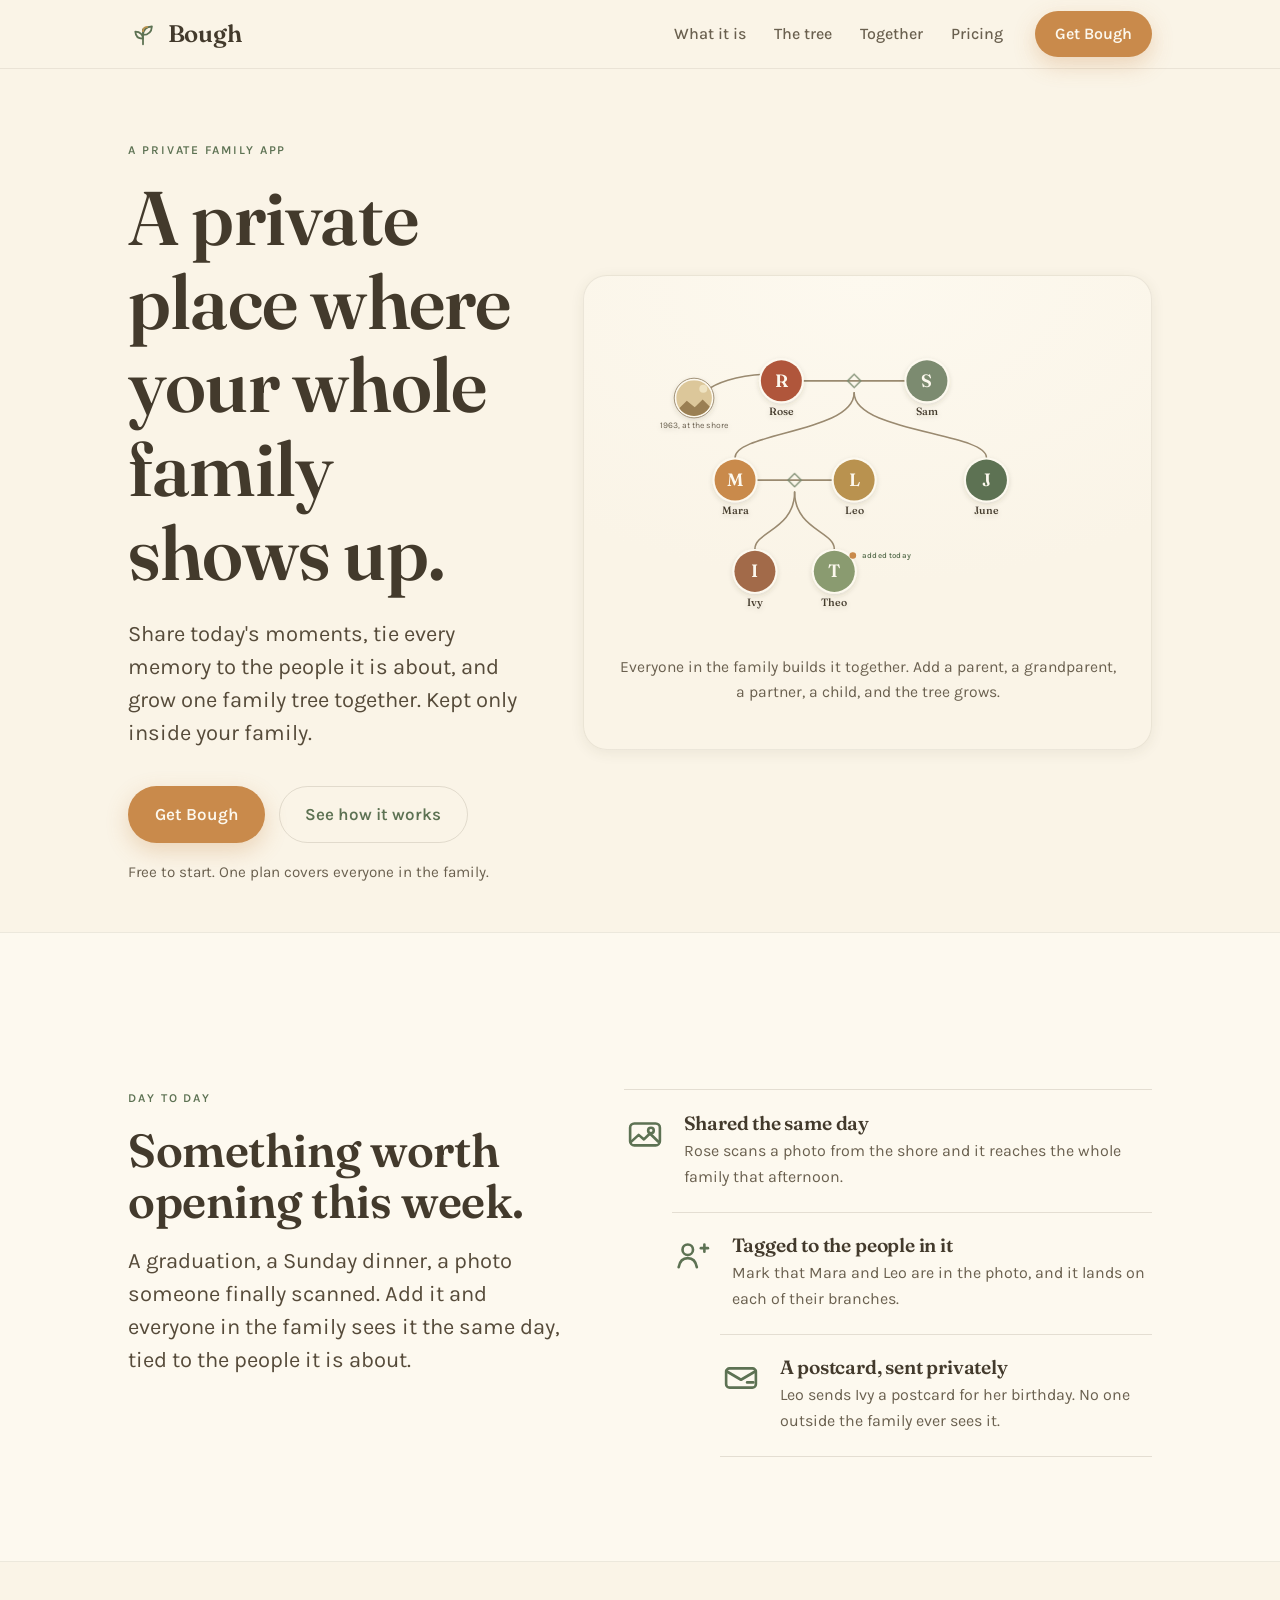
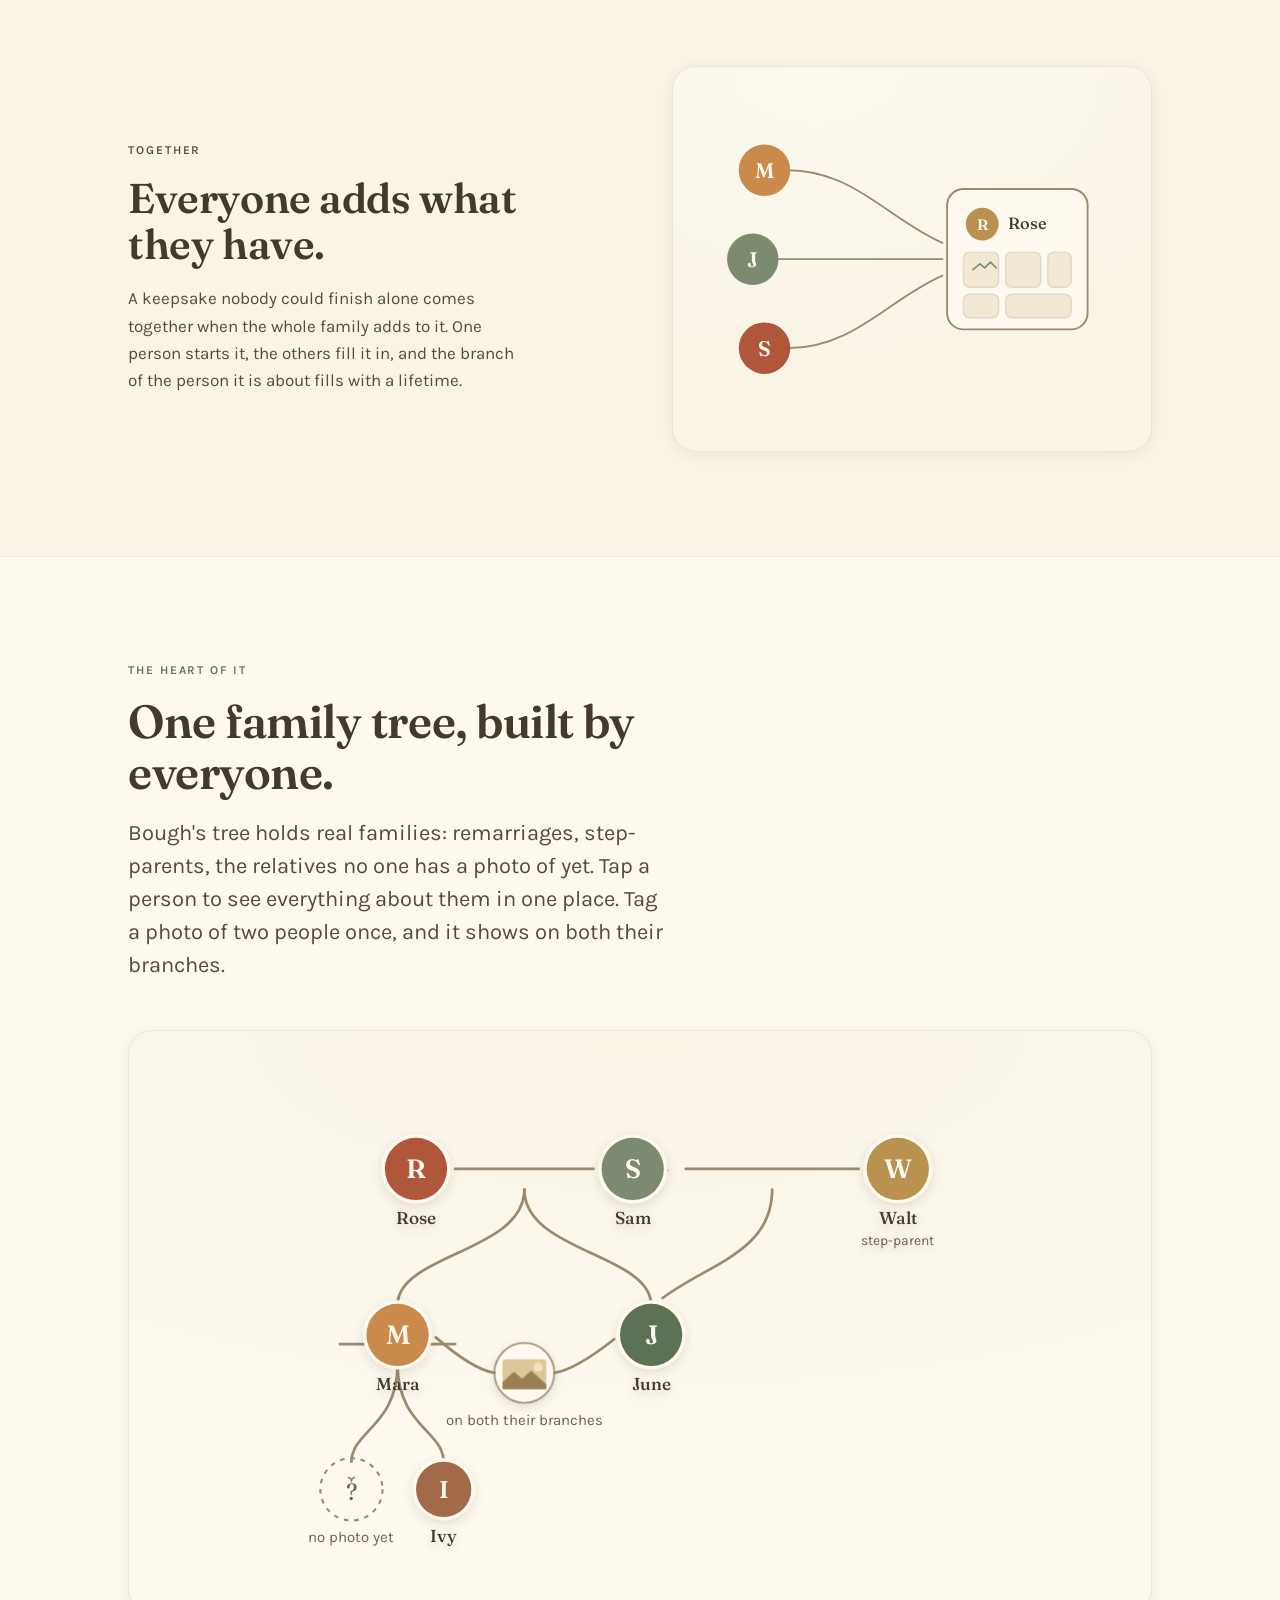
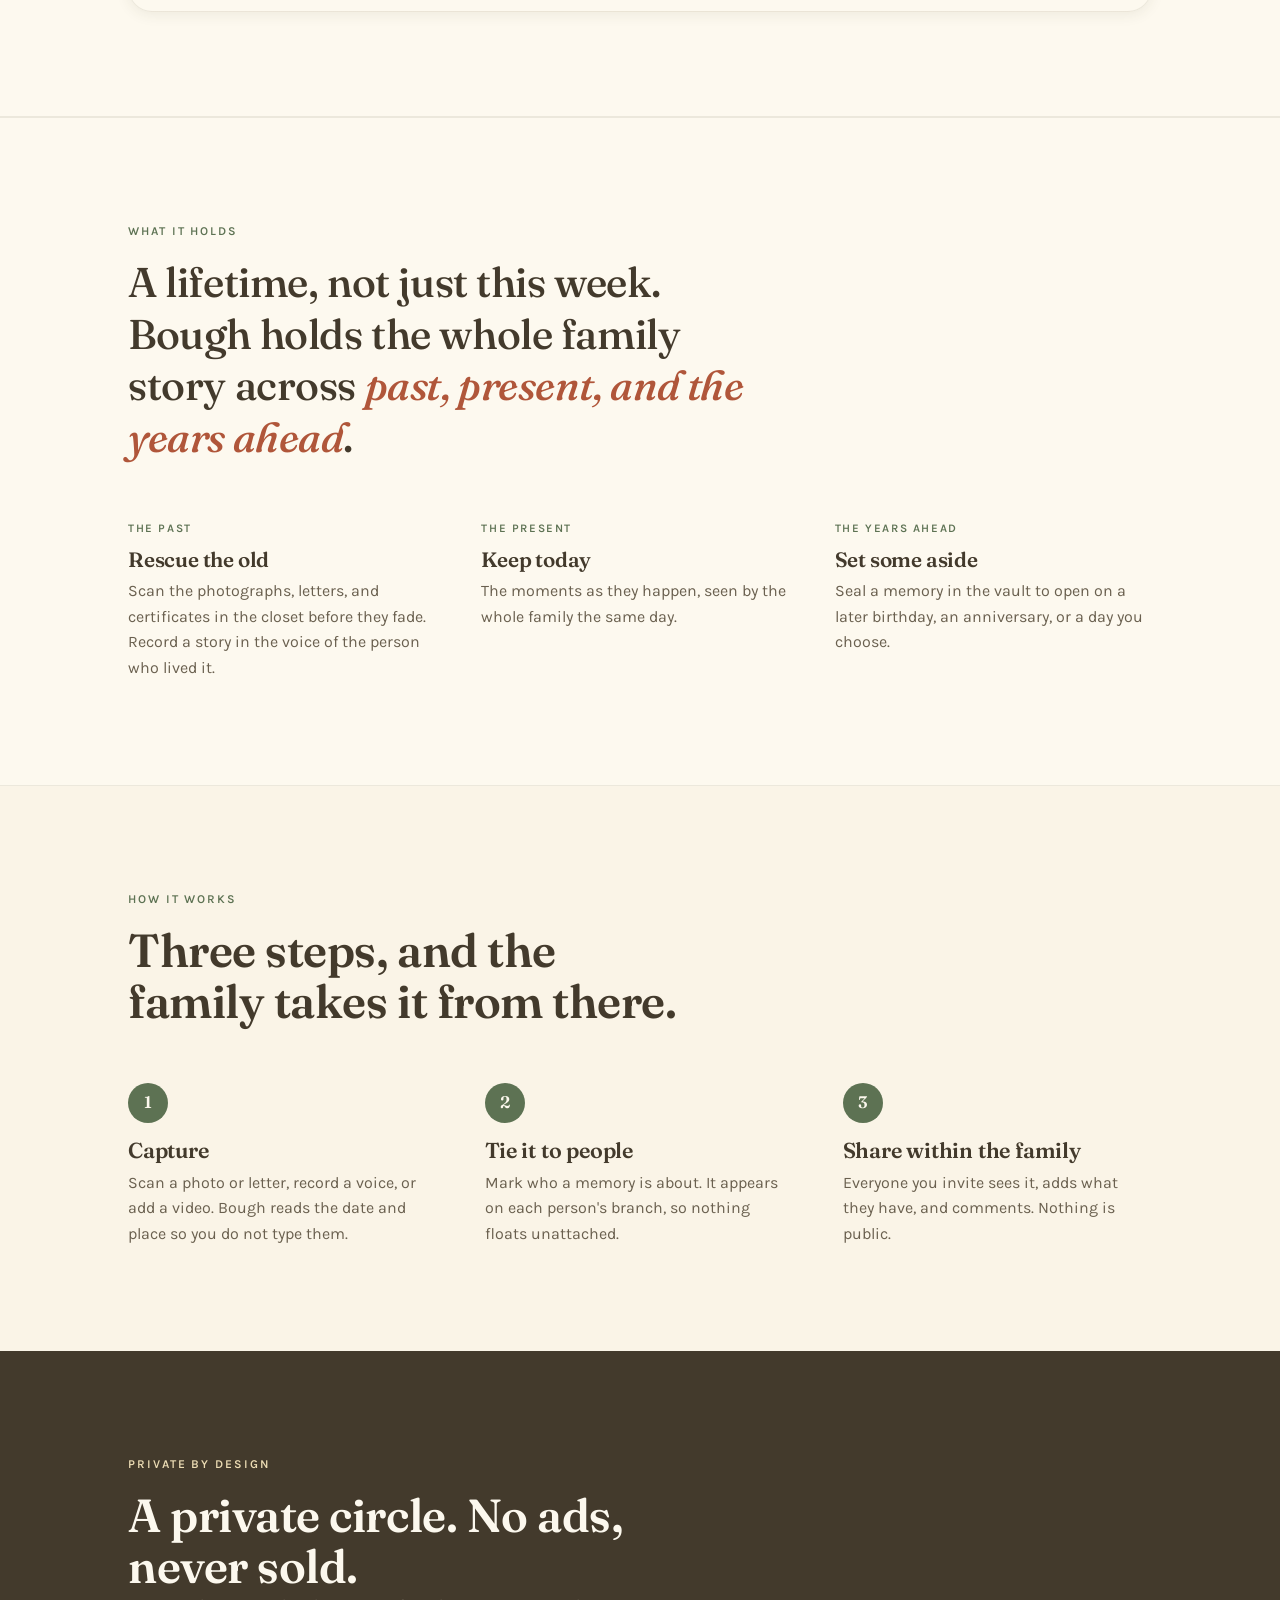
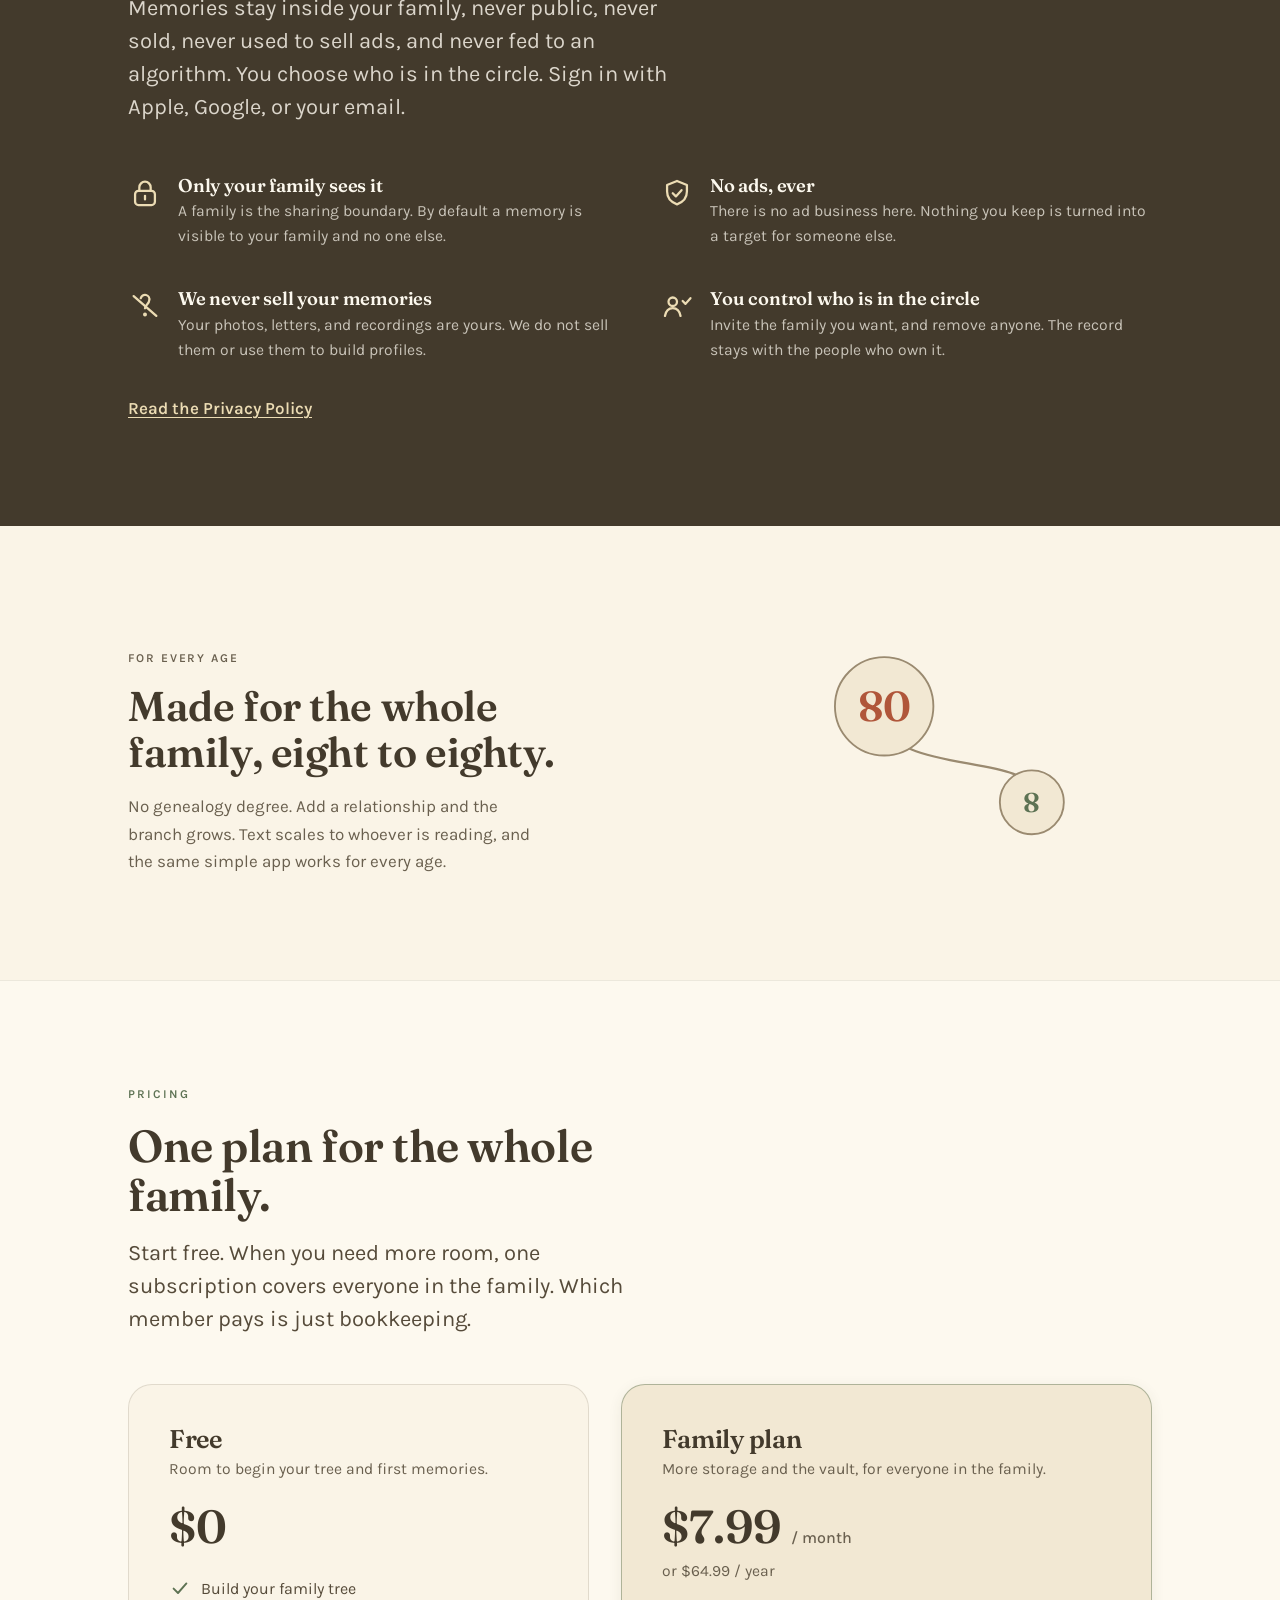
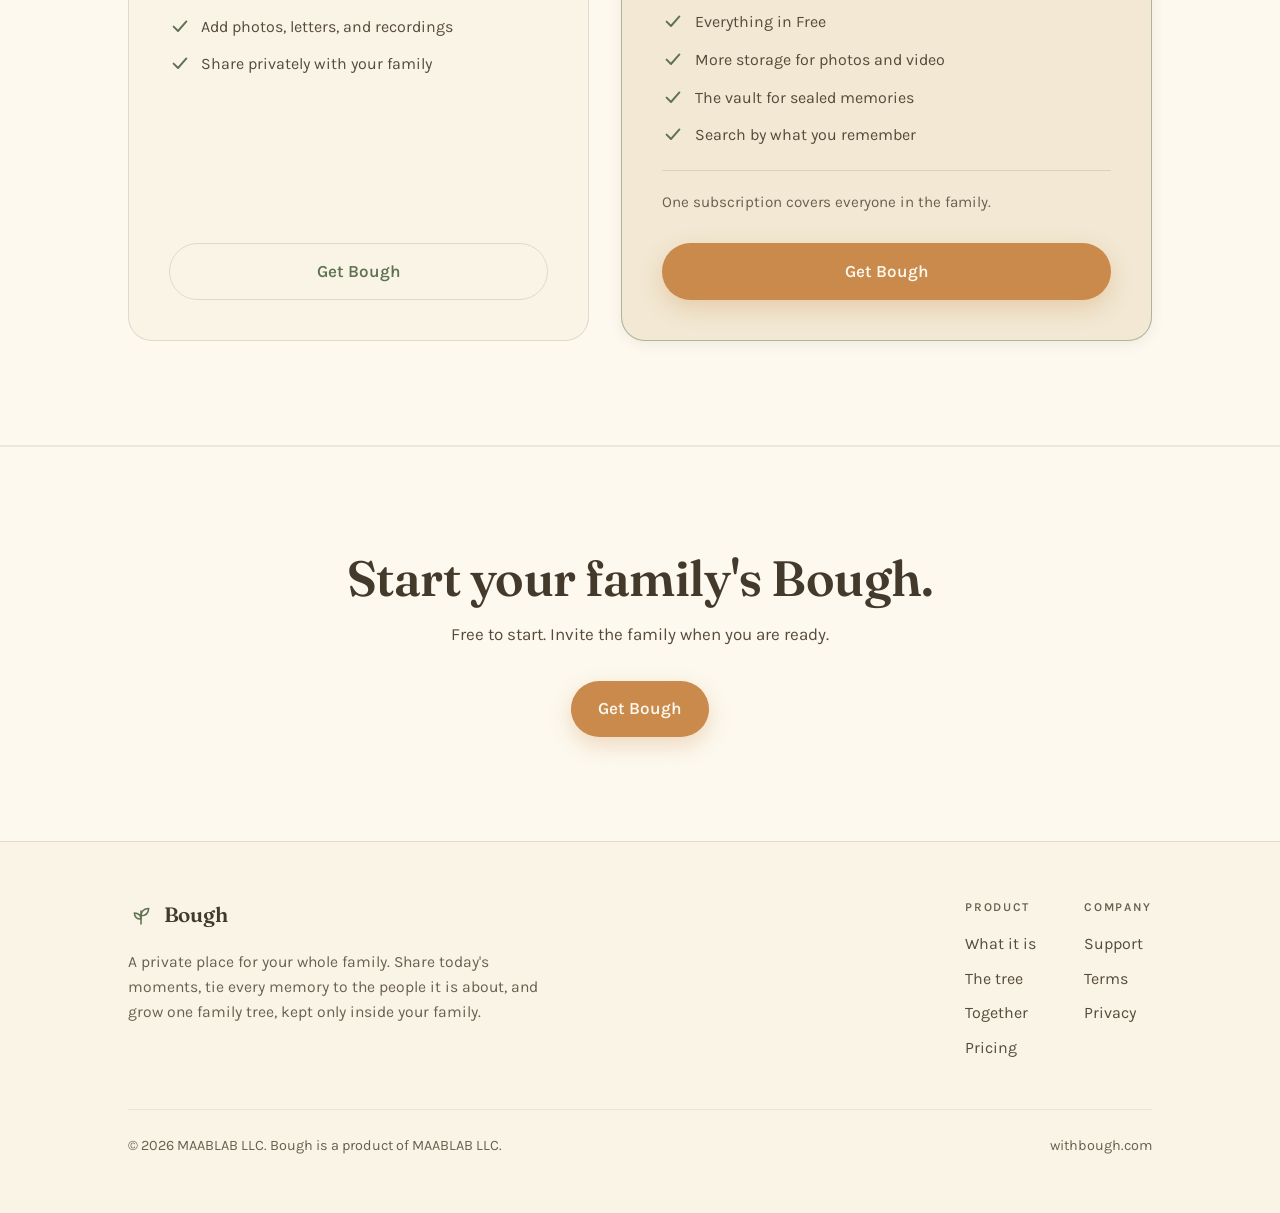
==== index.html @ f745c42a "feat: publish Bough marketing + legal site for withbough.com Static site (index, terms, privacy, sup" ====
<!doctype html>
<html lang="en">
<head>
  <meta charset="utf-8">
  <meta name="viewport" content="width=device-width, initial-scale=1, viewport-fit=cover">
  <title>Bough, a private place for your whole family</title>
  <meta name="description" content="A living record your family builds together. Share today's moments, tie every memory to the people it is about, and grow one family tree, kept only inside your family.">
  <meta property="og:title" content="Bough">
  <meta property="og:description" content="A living record your family builds together.">
  <meta property="og:type" content="website">
  <link rel="icon" href="assets/bough-mark.svg" type="image/svg+xml">
  <link rel="preconnect" href="https://fonts.googleapis.com">
  <link rel="preconnect" href="https://fonts.gstatic.com" crossorigin>
  <link href="https://fonts.googleapis.com/css2?family=Fraunces:ital,opsz,wght@0,9..144,400;0,9..144,500;0,9..144,600;1,9..144,500&family=Karla:wght@400;500;600;700&display=swap" rel="stylesheet">
  <link rel="stylesheet" href="styles.css">
</head>
<body id="top">
  <a class="skip-link" href="#main">Skip to content</a>

  <header class="site-header">
    <div class="wrap">
      <a class="brand" href="./" aria-label="Bough home">
        <svg width="30" height="30" viewBox="0 0 32 32" fill="none" stroke="currentColor" stroke-width="1.9" stroke-linecap="round" stroke-linejoin="round" style="color: var(--sage-deep)" aria-hidden="true">
          <path d="M16 27V11"/>
          <path d="M16 17c.3-5.6 3.8-8.8 9.5-9-.4 5.7-3.9 9-9.5 9z"/>
          <path d="M16 21c-.3-4.5-3.2-7.3-8.2-7.5.4 5 3.6 7.7 8.2 7.5z"/>
          <path d="M16 13c.1-2.7 1.7-4.3 4.5-4.5" style="stroke: var(--gold)"/>
        </svg>
        <span class="wordmark">Bough</span>
      </a>
      <nav class="nav" aria-label="Primary">
        <div class="nav-links">
          <a href="#what">What it is</a>
          <a href="#tree">The tree</a>
          <a href="#together">Together</a>
          <a href="#pricing">Pricing</a>
        </div>
        <a class="btn btn-primary" href="https://apps.apple.com/app/id6780286740" target="_blank" rel="noopener" style="min-height:44px;padding:0.6rem 1.2rem;font-size:1rem">Get Bough</a>
      </nav>
    </div>
  </header>

  <main id="main">

    <!-- 5.1 hero — the living family space -->
    <section class="hero wrap">
      <div class="hero-inner">
        <div class="hero-copy">
          <p class="eyebrow">A private family app</p>
          <h1>A private place where your whole family shows up.</h1>
          <p class="lead">Share today's moments, tie every memory to the people it is about, and grow one family tree together. Kept only inside your family.</p>
          <div class="hero-actions">
            <a class="btn btn-primary" href="https://apps.apple.com/app/id6780286740" target="_blank" rel="noopener">Get Bough</a>
            <a class="btn btn-quiet" href="#how">See how it works</a>
          </div>
          <p class="hero-note">Free to start. One plan covers everyone in the family.</p>
        </div>

        <div class="tree-stage" role="img" aria-label="A living family tree. Rose and Sam at the top, with a shared photo from 1963 at the shore. Their children Mara and June below. Mara and Leo together, with their children Ivy and Theo. A memory was added to Theo's branch today.">
          <svg viewBox="0 0 760 470" xmlns="http://www.w3.org/2000/svg">
            <defs>
              <filter id="warm" x="-40%" y="-40%" width="180%" height="180%">
                <feDropShadow dx="0" dy="3" stdDeviation="4" flood-color="#433a2c" flood-opacity="0.14"/>
              </filter>
              <clipPath id="photoClip"><circle cx="118" cy="118" r="27"/></clipPath>
            </defs>

            <!-- branches -->
            <path class="branch" style="--len:170; --d:0.1s" d="M282 92 H438"/>
            <path class="branch" style="--len:280; --d:0.5s" d="M360 110 C360 170 180 170 180 208"/>
            <path class="branch" style="--len:280; --d:0.5s" d="M360 110 C360 170 560 170 560 208"/>
            <path class="branch" style="--len:130; --d:1.0s" d="M212 242 H328"/>
            <path class="branch" style="--len:180; --d:1.3s" d="M270 260 C270 316 210 320 210 346"/>
            <path class="branch" style="--len:180; --d:1.3s" d="M270 260 C270 316 330 320 330 346"/>
            <!-- thin connector from Rose to the shared photo -->
            <path class="branch" style="--len:120; --d:1.6s" d="M224 82 C180 84 150 96 138 106" stroke-dasharray="2 5" stroke-width="1.6"/>

            <!-- marriage knots -->
            <g class="person" style="--pd:0.35s">
              <path d="M360 82 L370 92 L360 102 L350 92 Z" fill="none" stroke="#7c8b6f" stroke-width="2"/>
            </g>
            <g class="person" style="--pd:0.95s">
              <path d="M270 232 L280 242 L270 252 L260 242 Z" fill="none" stroke="#7c8b6f" stroke-width="2"/>
            </g>

            <!-- shared photo moment, tagged to Rose -->
            <g class="life" style="--pd:2s" filter="url(#warm)">
              <circle cx="118" cy="118" r="30" fill="var(--disc-rim)"/>
              <g clip-path="url(#photoClip)">
                <rect x="91" y="91" width="54" height="54" fill="#dcc79a"/>
                <path d="M91 138 l16-16 12 10 12-12 14 14 v20 h-54 z" fill="#9a7f52"/>
                <circle cx="132" cy="104" r="6" fill="#efe3c2"/>
              </g>
              <circle cx="118" cy="118" r="30" fill="none" stroke="var(--line)" stroke-width="1.4"/>
              <text x="118" y="164" class="life-cap" text-anchor="middle">1963, at the shore</text>
            </g>

            <!-- people -->
            <g class="person" style="--pd:0.5s" filter="url(#warm)">
              <circle cx="250" cy="92" r="34" fill="var(--disc-rim)"/>
              <circle cx="250" cy="92" r="31" fill="#b0563a"/>
              <text x="250" y="92" fill="#fcf8ee" font-family="Fraunces, Georgia, serif" font-weight="600" font-size="27" text-anchor="middle" dominant-baseline="central">R</text>
              <text x="250" y="144" fill="var(--ink)" font-family="Fraunces, Georgia, serif" font-weight="500" font-size="16" text-anchor="middle">Rose</text>
            </g>
            <g class="person" style="--pd:0.5s" filter="url(#warm)">
              <circle cx="470" cy="92" r="34" fill="var(--disc-rim)"/>
              <circle cx="470" cy="92" r="31" fill="#7c8b6f"/>
              <text x="470" y="92" fill="#fcf8ee" font-family="Fraunces, Georgia, serif" font-weight="600" font-size="27" text-anchor="middle" dominant-baseline="central">S</text>
              <text x="470" y="144" fill="var(--ink)" font-family="Fraunces, Georgia, serif" font-weight="500" font-size="16" text-anchor="middle">Sam</text>
            </g>

            <g class="person" style="--pd:1.0s" filter="url(#warm)">
              <circle cx="180" cy="242" r="34" fill="var(--disc-rim)"/>
              <circle cx="180" cy="242" r="31" fill="#c98a4b"/>
              <text x="180" y="242" fill="#fcf8ee" font-family="Fraunces, Georgia, serif" font-weight="600" font-size="27" text-anchor="middle" dominant-baseline="central">M</text>
              <text x="180" y="294" fill="var(--ink)" font-family="Fraunces, Georgia, serif" font-weight="500" font-size="16" text-anchor="middle">Mara</text>
            </g>
            <g class="person" style="--pd:1.0s" filter="url(#warm)">
              <circle cx="360" cy="242" r="34" fill="var(--disc-rim)"/>
              <circle cx="360" cy="242" r="31" fill="#b9924f"/>
              <text x="360" y="242" fill="#fcf8ee" font-family="Fraunces, Georgia, serif" font-weight="600" font-size="27" text-anchor="middle" dominant-baseline="central">L</text>
              <text x="360" y="294" fill="var(--ink)" font-family="Fraunces, Georgia, serif" font-weight="500" font-size="16" text-anchor="middle">Leo</text>
            </g>
            <g class="person" style="--pd:1.0s" filter="url(#warm)">
              <circle cx="560" cy="242" r="34" fill="var(--disc-rim)"/>
              <circle cx="560" cy="242" r="31" fill="#5d7253"/>
              <text x="560" y="242" fill="#fcf8ee" font-family="Fraunces, Georgia, serif" font-weight="600" font-size="27" text-anchor="middle" dominant-baseline="central">J</text>
              <text x="560" y="294" fill="var(--ink)" font-family="Fraunces, Georgia, serif" font-weight="500" font-size="16" text-anchor="middle">June</text>
            </g>

            <g class="person" style="--pd:1.6s" filter="url(#warm)">
              <circle cx="210" cy="380" r="34" fill="var(--disc-rim)"/>
              <circle cx="210" cy="380" r="31" fill="#a26a4a"/>
              <text x="210" y="380" fill="#fcf8ee" font-family="Fraunces, Georgia, serif" font-weight="600" font-size="27" text-anchor="middle" dominant-baseline="central">I</text>
              <text x="210" y="432" fill="var(--ink)" font-family="Fraunces, Georgia, serif" font-weight="500" font-size="16" text-anchor="middle">Ivy</text>
            </g>
            <g class="person" style="--pd:1.6s" filter="url(#warm)">
              <circle cx="330" cy="380" r="34" fill="var(--disc-rim)"/>
              <circle cx="330" cy="380" r="31" fill="#8a9b6f"/>
              <text x="330" y="380" fill="#fcf8ee" font-family="Fraunces, Georgia, serif" font-weight="600" font-size="27" text-anchor="middle" dominant-baseline="central">T</text>
              <text x="330" y="432" fill="var(--ink)" font-family="Fraunces, Georgia, serif" font-weight="500" font-size="16" text-anchor="middle">Theo</text>
            </g>

            <!-- added today marker on Theo's living node -->
            <g class="life" style="--pd:2.2s">
              <circle class="pulse" cx="358" cy="356" r="5" fill="var(--amber)"/>
              <circle cx="358" cy="356" r="4" fill="var(--amber)"/>
              <text x="372" y="360" class="life-mark">added today</text>
            </g>
          </svg>
          <p class="tree-caption">Everyone in the family builds it together. Add a parent, a grandparent, a partner, a child, and the tree grows.</p>
        </div>
      </div>
    </section>

    <!-- 5.2 the everyday, together -->
    <section class="everyday section" id="what">
      <div class="wrap">
        <div class="everyday-grid">
          <div class="section-head">
            <p class="eyebrow">Day to day</p>
            <h2>Something worth opening this week.</h2>
            <p class="lead">A graduation, a Sunday dinner, a photo someone finally scanned. Add it and everyone in the family sees it the same day, tied to the people it is about.</p>
          </div>
          <div class="vignettes">
            <div class="vignette">
              <svg class="v-ico" viewBox="0 0 24 24" fill="none" stroke="currentColor" stroke-width="1.5" stroke-linecap="round" stroke-linejoin="round" aria-hidden="true">
                <rect x="3.5" y="6" width="17" height="12.5" rx="2.4"/>
                <path d="M4 16.5 l4.4-4 3 2.6 3.4-3.4 4.7 4.6"/>
                <circle cx="15.4" cy="10" r="1.6"/>
              </svg>
              <div>
                <h3>Shared the same day</h3>
                <p>Rose scans a photo from the shore and it reaches the whole family that afternoon.</p>
              </div>
            </div>
            <div class="vignette">
              <svg class="v-ico" viewBox="0 0 24 24" fill="none" stroke="currentColor" stroke-width="1.5" stroke-linecap="round" stroke-linejoin="round" aria-hidden="true">
                <circle cx="9" cy="8.4" r="3"/>
                <path d="M3.8 18.4c.6-3.4 2.7-5.2 5.2-5.2s4.6 1.8 5.2 5.2"/>
                <path d="M16.5 7.5 h4"/>
                <path d="M18.5 5.5 v4"/>
              </svg>
              <div>
                <h3>Tagged to the people in it</h3>
                <p>Mark that Mara and Leo are in the photo, and it lands on each of their branches.</p>
              </div>
            </div>
            <div class="vignette">
              <svg class="v-ico" viewBox="0 0 24 24" fill="none" stroke="currentColor" stroke-width="1.5" stroke-linecap="round" stroke-linejoin="round" aria-hidden="true">
                <rect x="3.5" y="6.5" width="17" height="11" rx="2"/>
                <path d="M3.5 8 L12 13 L20.5 8"/>
                <path d="M15.5 14.5 h3.5"/>
              </svg>
              <div>
                <h3>A postcard, sent privately</h3>
                <p>Leo sends Ivy a postcard for her birthday. No one outside the family ever sees it.</p>
              </div>
            </div>
          </div>
        </div>
      </div>
    </section>

    <!-- 5.3 made together -->
    <section class="section wrap" id="together">
      <div class="split">
        <div class="split-copy">
          <p class="eyebrow">Together</p>
          <h2>Everyone adds what they have.</h2>
          <p>A keepsake nobody could finish alone comes together when the whole family adds to it. One person starts it, the others fill it in, and the branch of the person it is about fills with a lifetime.</p>
        </div>
        <div class="split-visual" aria-hidden="true">
          <svg viewBox="0 0 340 260" xmlns="http://www.w3.org/2000/svg">
            <!-- three relatives feeding into one person's page -->
            <g fill="none" stroke="var(--line)" stroke-width="1.6" stroke-linecap="round">
              <path d="M64 54 C120 54 150 96 196 116"/>
              <path d="M52 130 C120 130 150 130 196 130"/>
              <path d="M64 206 C120 206 150 164 196 144"/>
            </g>
            <g font-family="Fraunces, serif" font-weight="600" font-size="18" text-anchor="middle">
              <circle cx="44" cy="54" r="22" fill="#c98a4b"/><text x="44" y="54" fill="#fcf8ee" dominant-baseline="central">M</text>
              <circle cx="34" cy="130" r="22" fill="#7c8b6f"/><text x="34" y="130" fill="#fcf8ee" dominant-baseline="central">J</text>
              <circle cx="44" cy="206" r="22" fill="#b0563a"/><text x="44" y="206" fill="#fcf8ee" dominant-baseline="central">S</text>
            </g>
            <!-- the person's page filling with contributions -->
            <rect x="200" y="70" width="120" height="120" rx="14" fill="var(--surface)" stroke="var(--line)" stroke-width="1.6"/>
            <circle cx="230" cy="100" r="14" fill="#b9924f"/>
            <text x="230" y="100" fill="#fcf8ee" font-family="Fraunces, serif" font-weight="600" font-size="13" text-anchor="middle" dominant-baseline="central">R</text>
            <text x="252" y="104" fill="var(--ink)" font-family="Fraunces, serif" font-weight="500" font-size="14">Rose</text>
            <g fill="var(--surface-alt)" stroke="var(--hairline)" stroke-width="1.2">
              <rect x="214" y="124" width="30" height="30" rx="5"/>
              <rect x="250" y="124" width="30" height="30" rx="5"/>
              <rect x="286" y="124" width="20" height="30" rx="5"/>
              <rect x="214" y="160" width="30" height="20" rx="5"/>
              <rect x="250" y="160" width="56" height="20" rx="5"/>
            </g>
            <path d="M222 139 l6-5 4 3.5 5-5 5 5" fill="none" stroke="var(--sage)" stroke-width="1.4" stroke-linecap="round" stroke-linejoin="round"/>
          </svg>
        </div>
      </div>
    </section>

    <!-- 5.4 the tree -->
    <section class="tree-feature section" id="tree">
      <div class="wrap">
        <div class="section-head">
          <p class="eyebrow">The heart of it</p>
          <h2>One family tree, built by everyone.</h2>
          <p class="lead">Bough's tree holds real families: remarriages, step-parents, the relatives no one has a photo of yet. Tap a person to see everything about them in one place. Tag a photo of two people once, and it shows on both their branches.</p>
        </div>

        <div class="tree-reveal" role="img" aria-label="A larger family tree showing a remarriage, a step-parent, a relative with no photo yet, and one photo tagged to two siblings so it appears on both their branches.">
          <svg viewBox="0 0 820 420" xmlns="http://www.w3.org/2000/svg">
            <defs>
              <filter id="warm2" x="-40%" y="-40%" width="180%" height="180%">
                <feDropShadow dx="0" dy="3" stdDeviation="4" flood-color="#433a2c" flood-opacity="0.14"/>
              </filter>
            </defs>

            <!-- generation 1: Rose married Sam, later married Walt (remarriage) -->
            <path class="rbranch" style="--len:120; --d:0.1s" d="M250 78 H370"/>
            <path class="rbranch" style="--len:150; --d:0.3s" d="M450 78 H600"/>
            <!-- down to children -->
            <path class="rbranch" style="--len:250; --d:0.7s" d="M310 96 C310 150 200 152 200 196"/>
            <path class="rbranch" style="--len:250; --d:0.7s" d="M310 96 C310 150 420 152 420 196"/>
            <!-- step link (dashed) from Walt to the household -->
            <path class="rbranch" style="--len:150; --d:0.9s" d="M525 96 C525 150 470 160 430 190" stroke-dasharray="3 6" stroke-width="1.8"/>
            <!-- grandchildren -->
            <path class="rbranch" style="--len:120; --d:1.2s" d="M150 230 H250"/>
            <path class="rbranch" style="--len:150; --d:1.4s" d="M200 248 C200 300 160 306 160 332"/>
            <path class="rbranch" style="--len:150; --d:1.4s" d="M200 248 C200 300 240 306 240 332"/>

            <!-- knots -->
            <g class="rperson" style="--pd:0.3s"><path d="M410 68 L420 78 L410 88 L400 78 Z" fill="none" stroke="#7c8b6f" stroke-width="2"/></g>
            <g class="rperson" style="--pd:0.5s"><path d="M410 68 L420 78 L410 88 L400 78 Z" fill="none" stroke="#a89370" stroke-width="1.6" stroke-dasharray="2 3" transform="translate(15 0)"/></g>

            <!-- shared photo tagged to two siblings -->
            <g class="rperson" style="--pd:1.5s" filter="url(#warm2)">
              <circle cx="310" cy="255" r="26" fill="var(--disc-rim)"/>
              <circle cx="310" cy="255" r="26" fill="none" stroke="var(--line)" stroke-width="1.4"/>
              <rect x="291" y="243" width="38" height="26" rx="3" fill="#dcc79a"/>
              <path d="M291 263 l10-9 7 6 8-7 13 12 v4 h-38 z" fill="#9a7f52"/>
              <circle cx="322" cy="250" r="4" fill="#efe3c2"/>
            </g>
            <path class="rbranch" style="--len:60; --d:1.6s" d="M284 255 C255 250 220 210 205 200" stroke-width="1.6"/>
            <path class="rbranch" style="--len:60; --d:1.6s" d="M336 255 C365 250 405 210 420 200" stroke-width="1.6"/>
            <text x="310" y="300" fill="var(--muted)" font-family="Karla, sans-serif" font-size="13" text-anchor="middle">on both their branches</text>

            <!-- people -->
            <g class="rperson" style="--pd:0.4s" filter="url(#warm2)">
              <circle cx="216" cy="78" r="30" fill="var(--disc-rim)"/><circle cx="216" cy="78" r="27" fill="#b0563a"/>
              <text x="216" y="78" fill="#fcf8ee" font-family="Fraunces, serif" font-weight="600" font-size="23" text-anchor="middle" dominant-baseline="central">R</text>
              <text x="216" y="126" fill="var(--ink)" font-family="Fraunces, serif" font-weight="500" font-size="15" text-anchor="middle">Rose</text>
            </g>
            <g class="rperson" style="--pd:0.4s" filter="url(#warm2)">
              <circle cx="404" cy="78" r="30" fill="var(--disc-rim)"/><circle cx="404" cy="78" r="27" fill="#7c8b6f"/>
              <text x="404" y="78" fill="#fcf8ee" font-family="Fraunces, serif" font-weight="600" font-size="23" text-anchor="middle" dominant-baseline="central">S</text>
              <text x="404" y="126" fill="var(--ink)" font-family="Fraunces, serif" font-weight="500" font-size="15" text-anchor="middle">Sam</text>
            </g>
            <g class="rperson" style="--pd:0.6s" filter="url(#warm2)">
              <circle cx="634" cy="78" r="30" fill="var(--disc-rim)"/><circle cx="634" cy="78" r="27" fill="#b9924f"/>
              <text x="634" y="78" fill="#fcf8ee" font-family="Fraunces, serif" font-weight="600" font-size="23" text-anchor="middle" dominant-baseline="central">W</text>
              <text x="634" y="126" fill="var(--ink)" font-family="Fraunces, serif" font-weight="500" font-size="15" text-anchor="middle">Walt</text>
              <text x="634" y="144" fill="var(--muted)" font-family="Karla, sans-serif" font-size="12" text-anchor="middle">step-parent</text>
            </g>

            <g class="rperson" style="--pd:1.0s" filter="url(#warm2)">
              <circle cx="200" cy="222" r="30" fill="var(--disc-rim)"/><circle cx="200" cy="222" r="27" fill="#c98a4b"/>
              <text x="200" y="222" fill="#fcf8ee" font-family="Fraunces, serif" font-weight="600" font-size="23" text-anchor="middle" dominant-baseline="central">M</text>
              <text x="200" y="270" fill="var(--ink)" font-family="Fraunces, serif" font-weight="500" font-size="15" text-anchor="middle">Mara</text>
            </g>
            <g class="rperson" style="--pd:1.0s" filter="url(#warm2)">
              <circle cx="420" cy="222" r="30" fill="var(--disc-rim)"/><circle cx="420" cy="222" r="27" fill="#5d7253"/>
              <text x="420" y="222" fill="#fcf8ee" font-family="Fraunces, serif" font-weight="600" font-size="23" text-anchor="middle" dominant-baseline="central">J</text>
              <text x="420" y="270" fill="var(--ink)" font-family="Fraunces, serif" font-weight="500" font-size="15" text-anchor="middle">June</text>
            </g>

            <!-- relative with no photo yet -->
            <g class="rperson" style="--pd:1.3s">
              <circle cx="160" cy="356" r="27" fill="none" stroke="var(--line)" stroke-width="1.8" stroke-dasharray="4 5"/>
              <path d="M160 350 v-1 M160 349 c-.1-2 1.2-3.2 3.2-3.3 M160 349 c.1-2 -1.2-3.2 -3.2-3.3" fill="none" stroke="var(--line)" stroke-width="1.5"/>
              <text x="160" y="358" fill="var(--muted)" font-family="Fraunces, serif" font-size="20" text-anchor="middle" dominant-baseline="central">?</text>
              <text x="160" y="402" fill="var(--muted)" font-family="Karla, sans-serif" font-size="13" text-anchor="middle">no photo yet</text>
            </g>
            <g class="rperson" style="--pd:1.3s" filter="url(#warm2)">
              <circle cx="240" cy="356" r="27" fill="var(--disc-rim)"/><circle cx="240" cy="356" r="24" fill="#a26a4a"/>
              <text x="240" y="356" fill="#fcf8ee" font-family="Fraunces, serif" font-weight="600" font-size="21" text-anchor="middle" dominant-baseline="central">I</text>
              <text x="240" y="402" fill="var(--ink)" font-family="Fraunces, serif" font-weight="500" font-size="15" text-anchor="middle">Ivy</text>
            </g>
          </svg>
        </div>
      </div>
    </section>

    <!-- 5.5 deep ground: past, present, future -->
    <section class="statement section" id="deep">
      <div class="wrap">
        <p class="eyebrow">What it holds</p>
        <p class="big">A lifetime, not just this week. Bough holds the whole family story across <em>past, present, and the years ahead</em>.</p>
        <div class="threads">
          <div class="thread">
            <span class="tag">The past</span>
            <h3>Rescue the old</h3>
            <p>Scan the photographs, letters, and certificates in the closet before they fade. Record a story in the voice of the person who lived it.</p>
          </div>
          <div class="thread">
            <span class="tag">The present</span>
            <h3>Keep today</h3>
            <p>The moments as they happen, seen by the whole family the same day.</p>
          </div>
          <div class="thread">
            <span class="tag">The years ahead</span>
            <h3>Set some aside</h3>
            <p>Seal a memory in the vault to open on a later birthday, an anniversary, or a day you choose.</p>
          </div>
        </div>
      </div>
    </section>

    <!-- 5.6 how it works -->
    <section class="section wrap" id="how">
      <div class="section-head">
        <p class="eyebrow">How it works</p>
        <h2>Three steps, and the family takes it from there.</h2>
      </div>
      <div class="steps">
        <div class="step">
          <span class="num" aria-hidden="true">1</span>
          <h3>Capture</h3>
          <p>Scan a photo or letter, record a voice, or add a video. Bough reads the date and place so you do not type them.</p>
        </div>
        <div class="step">
          <span class="num" aria-hidden="true">2</span>
          <h3>Tie it to people</h3>
          <p>Mark who a memory is about. It appears on each person's branch, so nothing floats unattached.</p>
        </div>
        <div class="step">
          <span class="num" aria-hidden="true">3</span>
          <h3>Share within the family</h3>
          <p>Everyone you invite sees it, adds what they have, and comments. Nothing is public.</p>
        </div>
      </div>
    </section>

    <!-- 5.7 privacy + trust -->
    <section class="trust section" id="privacy">
      <div class="wrap">
        <p class="eyebrow">Private by design</p>
        <h2>A private circle. No ads, never sold.</h2>
        <p class="lead">Memories stay inside your family, never public, never sold, never used to sell ads, and never fed to an algorithm. You choose who is in the circle. Sign in with Apple, Google, or your email.</p>
        <div class="trust-grid">
          <div class="trust-line">
            <svg viewBox="0 0 24 24" fill="none" stroke="currentColor" stroke-width="1.6" stroke-linecap="round" stroke-linejoin="round" aria-hidden="true">
              <rect x="5" y="10.5" width="14" height="10" rx="2.4"/>
              <path d="M8 10.5V8a4 4 0 0 1 8 0v2.5"/>
              <path d="M12 14v2.5"/>
            </svg>
            <div>
              <h3>Only your family sees it</h3>
              <p>A family is the sharing boundary. By default a memory is visible to your family and no one else.</p>
            </div>
          </div>
          <div class="trust-line">
            <svg viewBox="0 0 24 24" fill="none" stroke="currentColor" stroke-width="1.6" stroke-linecap="round" stroke-linejoin="round" aria-hidden="true">
              <path d="M12 3.5 5 6.4v4.6c0 4.4 3 7.6 7 9 4-1.4 7-4.6 7-9V6.4z"/>
              <path d="M9 12.2l2.2 2.2 4-4.4"/>
            </svg>
            <div>
              <h3>No ads, ever</h3>
              <p>There is no ad business here. Nothing you keep is turned into a target for someone else.</p>
            </div>
          </div>
          <div class="trust-line">
            <svg viewBox="0 0 24 24" fill="none" stroke="currentColor" stroke-width="1.6" stroke-linecap="round" stroke-linejoin="round" aria-hidden="true">
              <path d="M4 5l16 14"/>
              <path d="M9 6.5A3 3 0 0 1 15 8c0 2.4-3 3.4-3 5.6"/>
              <circle cx="12" cy="18" r="0.6" fill="currentColor"/>
            </svg>
            <div>
              <h3>We never sell your memories</h3>
              <p>Your photos, letters, and recordings are yours. We do not sell them or use them to build profiles.</p>
            </div>
          </div>
          <div class="trust-line">
            <svg viewBox="0 0 24 24" fill="none" stroke="currentColor" stroke-width="1.6" stroke-linecap="round" stroke-linejoin="round" aria-hidden="true">
              <circle cx="9" cy="9" r="3"/>
              <path d="M3.5 19c.7-3.6 2.9-5.5 5.5-5.5s4.8 1.9 5.5 5.5"/>
              <path d="M16 8.5 18 10.5 21.5 6.5"/>
            </svg>
            <div>
              <h3>You control who is in the circle</h3>
              <p>Invite the family you want, and remove anyone. The record stays with the people who own it.</p>
            </div>
          </div>
        </div>
        <p style="margin-top:2rem"><a class="inline-link" href="privacy/">Read the Privacy Policy</a></p>
      </div>
    </section>

    <!-- 5.8 anyone can use it -->
    <section class="anyone section wrap">
      <div class="anyone-inner">
        <div>
          <p class="eyebrow">For every age</p>
          <h2>Made for the whole family, eight to eighty.</h2>
          <p>No genealogy degree. Add a relationship and the branch grows. Text scales to whoever is reading, and the same simple app works for every age.</p>
        </div>
        <div class="anyone-visual" aria-hidden="true">
          <svg viewBox="0 0 260 200" xmlns="http://www.w3.org/2000/svg">
            <path d="M70 70 C70 118 190 100 190 132" fill="none" stroke="var(--line)" stroke-width="1.8" stroke-linecap="round"/>
            <circle cx="70" cy="62" r="40" fill="var(--surface-alt)" stroke="var(--line)" stroke-width="1.5"/>
            <text x="70" y="62" fill="var(--terracotta)" font-family="Fraunces, serif" font-weight="600" font-size="34" text-anchor="middle" dominant-baseline="central">80</text>
            <circle cx="190" cy="140" r="26" fill="var(--surface-alt)" stroke="var(--line)" stroke-width="1.5"/>
            <text x="190" y="140" fill="var(--sage-deep)" font-family="Fraunces, serif" font-weight="600" font-size="22" text-anchor="middle" dominant-baseline="central">8</text>
          </svg>
        </div>
      </div>
    </section>

    <!-- 5.9 pricing -->
    <section class="pricing section" id="pricing">
      <div class="wrap">
        <p class="eyebrow">Pricing</p>
        <h2 style="font-size:clamp(1.9rem,4.5vw,2.8rem);max-width:18ch">One plan for the whole family.</h2>
        <p class="lead" style="margin-top:1.1rem">Start free. When you need more room, one subscription covers everyone in the family. Which member pays is just bookkeeping.</p>

        <div class="price-grid">
          <div class="plan">
            <h3>Free</h3>
            <p class="plan-sub">Room to begin your tree and first memories.</p>
            <div class="price">$0</div>
            <ul>
              <li><svg viewBox="0 0 22 22" fill="none" stroke="currentColor" stroke-width="1.9" stroke-linecap="round" stroke-linejoin="round" aria-hidden="true"><path d="M4.6 11.6 9 16l8.4-9.6"/></svg>Build your family tree</li>
              <li><svg viewBox="0 0 22 22" fill="none" stroke="currentColor" stroke-width="1.9" stroke-linecap="round" stroke-linejoin="round" aria-hidden="true"><path d="M4.6 11.6 9 16l8.4-9.6"/></svg>Add photos, letters, and recordings</li>
              <li><svg viewBox="0 0 22 22" fill="none" stroke="currentColor" stroke-width="1.9" stroke-linecap="round" stroke-linejoin="round" aria-hidden="true"><path d="M4.6 11.6 9 16l8.4-9.6"/></svg>Share privately with your family</li>
            </ul>
            <a class="btn btn-quiet" href="https://apps.apple.com/app/id6780286740" target="_blank" rel="noopener">Get Bough</a>
          </div>

          <div class="plan featured">
            <h3>Family plan</h3>
            <p class="plan-sub">More storage and the vault, for everyone in the family.</p>
            <div class="price">$7.99 <span>/ month</span></div>
            <p class="price-alt">or $64.99 / year</p>
            <ul>
              <li><svg viewBox="0 0 22 22" fill="none" stroke="currentColor" stroke-width="1.9" stroke-linecap="round" stroke-linejoin="round" aria-hidden="true"><path d="M4.6 11.6 9 16l8.4-9.6"/></svg>Everything in Free</li>
              <li><svg viewBox="0 0 22 22" fill="none" stroke="currentColor" stroke-width="1.9" stroke-linecap="round" stroke-linejoin="round" aria-hidden="true"><path d="M4.6 11.6 9 16l8.4-9.6"/></svg>More storage for photos and video</li>
              <li><svg viewBox="0 0 22 22" fill="none" stroke="currentColor" stroke-width="1.9" stroke-linecap="round" stroke-linejoin="round" aria-hidden="true"><path d="M4.6 11.6 9 16l8.4-9.6"/></svg>The vault for sealed memories</li>
              <li><svg viewBox="0 0 22 22" fill="none" stroke="currentColor" stroke-width="1.9" stroke-linecap="round" stroke-linejoin="round" aria-hidden="true"><path d="M4.6 11.6 9 16l8.4-9.6"/></svg>Search by what you remember</li>
            </ul>
            <p class="covers">One subscription covers everyone in the family.</p>
            <a class="btn btn-primary" href="https://apps.apple.com/app/id6780286740" target="_blank" rel="noopener">Get Bough</a>
          </div>
        </div>
      </div>
    </section>

    <!-- 5.10 closing -->
    <section class="closing section">
      <div class="wrap">
        <h2>Start your family's Bough.</h2>
        <p>Free to start. Invite the family when you are ready.</p>
        <a class="btn btn-primary" href="https://apps.apple.com/app/id6780286740" target="_blank" rel="noopener">Get Bough</a>
      </div>
    </section>

  </main>

  <footer class="site-footer">
    <div class="wrap">
      <div class="footer-grid">
        <div class="footer-brand">
          <a class="brand" href="./" aria-label="Bough home">
            <svg width="26" height="26" viewBox="0 0 32 32" fill="none" stroke="currentColor" stroke-width="1.9" stroke-linecap="round" stroke-linejoin="round" style="color: var(--sage-deep)" aria-hidden="true">
              <path d="M16 27V11"/>
              <path d="M16 17c.3-5.6 3.8-8.8 9.5-9-.4 5.7-3.9 9-9.5 9z"/>
              <path d="M16 21c-.3-4.5-3.2-7.3-8.2-7.5.4 5 3.6 7.7 8.2 7.5z"/>
            </svg>
            <span class="wordmark" style="font-size:1.3rem">Bough</span>
          </a>
          <p>A private place for your whole family. Share today's moments, tie every memory to the people it is about, and grow one family tree, kept only inside your family.</p>
        </div>
        <div class="footer-links">
          <div class="footer-col">
            <h4>Product</h4>
            <a href="#what">What it is</a>
            <a href="#tree">The tree</a>
            <a href="#together">Together</a>
            <a href="#pricing">Pricing</a>
          </div>
          <div class="footer-col">
            <h4>Company</h4>
            <a href="support/">Support</a>
            <a href="terms/">Terms</a>
            <a href="privacy/">Privacy</a>
          </div>
        </div>
      </div>
      <div class="footer-legal">
        <span>© 2026 MAABLAB LLC. Bough is a product of MAABLAB LLC.</span>
        <span>withbough.com</span>
      </div>
    </div>
  </footer>

  <script>
    // One motion moment: draw the family tree in section 5.4 as it scrolls into view.
    // No JS means the tree is shown fully at rest; reduced motion shows it at rest too.
    (function () {
      var el = document.querySelector('.tree-reveal');
      if (!el) return;
      var reduce = window.matchMedia && window.matchMedia('(prefers-reduced-motion: reduce)').matches;
      if (reduce || !('IntersectionObserver' in window)) { el.classList.add('in-view'); return; }
      el.classList.add('armed');
      var io = new IntersectionObserver(function (entries) {
        entries.forEach(function (e) {
          if (e.isIntersecting) { el.classList.add('in-view'); io.unobserve(e.target); }
        });
      }, { threshold: 0.25 });
      io.observe(el);
    })();
  </script>
</body>
</html>
---- styles.css ----
/*
  Bough marketing + legal site — shared stylesheet.
  Brand tokens are the founder-locked lab v9 palette (DESIGN.md §2) and the
  Fraunces + Karla type pairing (DESIGN.md §3). Light "paper" is primary; a
  restrained warm-dark theme follows the OS setting.
*/

/* ----------------------------------------------------------------- tokens */
:root {
  /* light (paper) — lab v9 */
  --paper: #faf4e7;
  --surface: #fdf9ef;
  --surface-alt: #f2e8d3;
  --surface-deep: #e0d3b4;
  --ink: #433a2c;
  --ink-caption: #564b3a;
  --muted: #6a604f;        /* AA-safe on paper + surface */
  --sage: #7c8b6f;
  --sage-deep: #5d7253;
  --sage-press: #4c5e44;   /* AA-safe text link on paper */
  --amber: #c98a4b;
  --amber-press: #bd7f42;
  --terracotta: #b0563a;
  --gold: #b9924f;
  --honey: #ecdcb4;
  --line: #9a8a70;
  --hairline: rgba(125, 114, 96, 0.20);
  --hairline-soft: rgba(125, 114, 96, 0.13);
  --shadow-card: 0 3px 14px rgba(67, 58, 44, 0.08);
  --shadow-raised: 0 10px 30px rgba(67, 58, 44, 0.13);
  --shadow-amber: 0 8px 22px rgba(201, 138, 75, 0.30);

  --disc-rim: var(--surface);
  --on-accent: #fcf8ee;

  --serif: "Fraunces", Georgia, "Times New Roman", serif;
  --sans: "Karla", -apple-system, BlinkMacSystemFont, "Segoe UI", Helvetica, Arial, sans-serif;

  --maxw: 1120px;
  --readw: 44rem;
  --gutter: clamp(1.25rem, 5vw, 3rem);
  --radius-sm: 12px;
  --radius-md: 18px;
  --radius-lg: 24px;

  color-scheme: light;
}

/* restrained warm-dark: bark + candlelit ink. Token swap only (DESIGN §2). */
@media (prefers-color-scheme: dark) {
  :root {
    --paper: #201b13;
    --surface: #2a241a;
    --surface-alt: #332c20;
    --surface-deep: #3d3527;
    --ink: #f1e7d4;
    --ink-caption: #e3d7bf;
    --muted: #b9ac93;
    --sage: #93a583;
    --sage-deep: #9cb188;
    --sage-press: #b4c7a0;
    --amber: #d79c5d;
    --amber-press: #c98a4b;
    --terracotta: #d07a5e;
    --gold: #cca866;
    --honey: #4a4130;
    --line: #7d7057;
    --hairline: rgba(214, 199, 168, 0.16);
    --hairline-soft: rgba(214, 199, 168, 0.10);
    --shadow-card: 0 3px 14px rgba(0, 0, 0, 0.35);
    --shadow-raised: 0 12px 34px rgba(0, 0, 0, 0.45);
    --shadow-amber: 0 8px 22px rgba(0, 0, 0, 0.4);
    --disc-rim: #1a160f;
    --on-accent: #241d12;
    color-scheme: dark;
  }
}

/* --------------------------------------------------------------- base */
* { box-sizing: border-box; }

html { -webkit-text-size-adjust: 100%; scroll-behavior: smooth; }

@media (prefers-reduced-motion: reduce) {
  html { scroll-behavior: auto; }
}

body {
  margin: 0;
  background: var(--paper);
  color: var(--ink);
  font-family: var(--sans);
  font-size: 1.0625rem;      /* 17px — comfortable for a broad age range */
  line-height: 1.6;
  -webkit-font-smoothing: antialiased;
  text-rendering: optimizeLegibility;
  overflow-x: hidden;
}

img, svg { max-width: 100%; }

a { color: var(--sage-press); text-underline-offset: 3px; text-decoration-thickness: 1px; }
a:hover { color: var(--terracotta); }

:focus-visible {
  outline: 2.5px solid var(--sage-deep);
  outline-offset: 3px;
  border-radius: 4px;
}

h1, h2, h3 {
  font-family: var(--serif);
  font-weight: 600;
  color: var(--ink);
  line-height: 1.1;
  letter-spacing: -0.01em;
  margin: 0;
  font-optical-sizing: auto;
}

p { margin: 0; }

.wrap {
  width: 100%;
  max-width: var(--maxw);
  margin-inline: auto;
  padding-inline: var(--gutter);
}

.section { padding-block: clamp(3.5rem, 9vw, 6.5rem); }

/* eyebrow — the brand's small-caps section head (DESIGN §3), used sparingly */
.eyebrow {
  font-family: var(--sans);
  font-weight: 600;
  font-size: 0.75rem;
  letter-spacing: 0.16em;
  text-transform: uppercase;
  color: var(--sage-deep);
  margin: 0 0 1rem;
}

.lead {
  font-size: clamp(1.125rem, 2.4vw, 1.375rem);
  line-height: 1.5;
  color: var(--ink-caption);
  max-width: 34rem;
}

.muted { color: var(--muted); }

/* --------------------------------------------------------------- buttons */
.btn {
  display: inline-flex;
  align-items: center;
  justify-content: center;
  gap: 0.5rem;
  min-height: 52px;
  padding: 0.85rem 1.6rem;
  border-radius: 999px;
  font-family: var(--sans);
  font-weight: 600;
  font-size: 1.0625rem;
  text-decoration: none;
  border: 1.5px solid transparent;
  cursor: pointer;
  transition: transform 0.16s ease, background-color 0.16s ease, box-shadow 0.16s ease;
}
.btn:hover { transform: translateY(-1px); }
.btn:active { transform: translateY(0); }

.btn-primary {
  background: var(--amber);
  color: var(--on-accent);
  box-shadow: var(--shadow-amber);
}
.btn-primary:hover { background: var(--amber-press); color: var(--on-accent); }

.btn-quiet {
  background: transparent;
  color: var(--sage-deep);
  border-color: var(--hairline);
}
.btn-quiet:hover { border-color: var(--sage-deep); color: var(--sage-deep); }

@media (prefers-reduced-motion: reduce) {
  .btn:hover { transform: none; }
}

/* --------------------------------------------------------------- header */
.site-header {
  position: sticky;
  top: 0;
  z-index: 20;
  background: color-mix(in srgb, var(--paper) 88%, transparent);
  backdrop-filter: saturate(1.2) blur(10px);
  border-bottom: 1px solid var(--hairline-soft);
  padding-top: env(safe-area-inset-top, 0px);
}
.site-header .wrap {
  display: flex;
  align-items: center;
  justify-content: space-between;
  gap: 1rem;
  min-height: 68px;
}
.brand {
  display: inline-flex;
  align-items: center;
  gap: 0.6rem;
  text-decoration: none;
  color: var(--ink);
}
.brand svg { display: block; }
.brand .wordmark {
  font-family: var(--serif);
  font-weight: 600;
  font-size: 1.5rem;
  letter-spacing: -0.01em;
}
.nav {
  display: flex;
  align-items: center;
  gap: clamp(1rem, 2.5vw, 2rem);
}
.nav-links {
  display: flex;
  gap: clamp(1rem, 2.5vw, 1.75rem);
}
.nav-links a {
  color: var(--muted);
  text-decoration: none;
  font-weight: 500;
  font-size: 1rem;
}
.nav-links a:hover { color: var(--ink); }
@media (max-width: 720px) {
  .nav-links { display: none; }
}

/* --------------------------------------------------------------- hero */
.hero { padding-top: clamp(2.5rem, 6vw, 4.5rem); padding-bottom: clamp(2rem, 5vw, 3rem); }
.hero h1 {
  font-size: clamp(2.6rem, 7vw, 4.75rem);
  max-width: 15ch;
}
.hero .lead { margin-top: 1.5rem; }
.hero-actions {
  margin-top: 2.25rem;
  display: flex;
  flex-wrap: wrap;
  gap: 0.85rem;
  align-items: center;
}
.hero-note {
  margin-top: 1.1rem;
  font-size: 0.95rem;
  color: var(--muted);
}

/* hero — editorial, off-center: copy beside a living tree */
.hero-inner {
  display: grid;
  gap: clamp(2rem, 5vw, 3.75rem);
  align-items: center;
}
@media (min-width: 940px) {
  .hero-inner { grid-template-columns: minmax(0, 0.82fr) minmax(0, 1.18fr); }
}

/* the family-tree centerpiece */
.tree-stage {
  margin-top: clamp(2.5rem, 6vw, 4rem);
  background:
    radial-gradient(120% 90% at 50% 0%, var(--surface) 0%, var(--paper) 72%);
  border: 1px solid var(--hairline-soft);
  border-radius: var(--radius-lg);
  padding: clamp(1.25rem, 4vw, 2.75rem) clamp(0.75rem, 3vw, 2rem);
  box-shadow: var(--shadow-card);
  overflow: hidden;
}
@media (min-width: 940px) {
  .hero-inner .tree-stage { margin-top: 0; }
}
.tree-stage svg { width: 100%; height: auto; display: block; }
.tree-caption {
  margin: 1.5rem auto 0;
  text-align: center;
  max-width: 40rem;
  color: var(--muted);
  font-size: 0.98rem;
}

/* tree draw-on: the single orchestrated motion moment (DESIGN §5) */
.branch {
  fill: none;
  stroke: var(--line);
  stroke-width: 2.4;
  stroke-linecap: round;
}
.person { transform-box: fill-box; transform-origin: center; }
@media (prefers-reduced-motion: no-preference) {
  .branch {
    stroke-dasharray: var(--len, 300);
    stroke-dashoffset: var(--len, 300);
    animation: grow 1.1s ease forwards;
    animation-delay: var(--d, 0s);
  }
  .person {
    opacity: 0;
    animation: settle 0.6s ease forwards;
    animation-delay: var(--pd, 0.6s);
  }
  @keyframes grow { to { stroke-dashoffset: 0; } }
  @keyframes settle {
    from { opacity: 0; transform: scale(0.82); }
    to { opacity: 1; transform: scale(1); }
  }
}

/* --------------------------------------------------------------- statement */
.statement {
  background: var(--surface);
  border-block: 1px solid var(--hairline-soft);
}
.statement .big {
  font-family: var(--serif);
  font-weight: 500;
  font-size: clamp(1.6rem, 4vw, 2.6rem);
  line-height: 1.24;
  letter-spacing: -0.01em;
  max-width: 24ch;
}
.statement .big em {
  font-style: italic;
  color: var(--terracotta);
}
.threads {
  margin-top: clamp(2.5rem, 5vw, 3.5rem);
  display: grid;
  grid-template-columns: repeat(3, 1fr);
  gap: clamp(1.25rem, 3vw, 2.25rem);
}
.thread h3 {
  font-size: 1.3rem;
  margin-bottom: 0.4rem;
}
.thread .tag {
  font-family: var(--sans);
  font-weight: 600;
  font-size: 0.72rem;
  letter-spacing: 0.14em;
  text-transform: uppercase;
  color: var(--sage-deep);
  display: block;
  margin-bottom: 0.7rem;
}
.thread p { color: var(--muted); font-size: 1rem; }
@media (max-width: 720px) {
  .threads { grid-template-columns: 1fr; gap: 1.75rem; }
}

/* --------------------------------------------------------------- steps */
.steps {
  margin-top: clamp(2.5rem, 5vw, 3.5rem);
  display: grid;
  grid-template-columns: repeat(3, 1fr);
  gap: clamp(1.5rem, 4vw, 3rem);
  position: relative;
}
.step { position: relative; }
.step .num {
  font-family: var(--serif);
  font-size: 1.05rem;
  font-weight: 600;
  color: var(--on-accent);
  width: 40px;
  height: 40px;
  border-radius: 999px;
  background: var(--sage-deep);
  display: inline-flex;
  align-items: center;
  justify-content: center;
  margin-bottom: 1rem;
}
.step h3 { font-size: 1.35rem; margin-bottom: 0.45rem; }
.step p { color: var(--muted); font-size: 1rem; }
@media (max-width: 760px) {
  .steps { grid-template-columns: 1fr; gap: 1.75rem; }
}

/* --------------------------------------------------------------- features */
.feature-row {
  display: grid;
  grid-template-columns: 1fr 1fr;
  gap: clamp(1.5rem, 5vw, 4.5rem);
  align-items: center;
  padding-block: clamp(2.25rem, 5vw, 3.5rem);
  border-top: 1px solid var(--hairline);
}
.feature-row:last-child { border-bottom: 1px solid var(--hairline); }
.feature-row.flip .feature-visual { order: -1; }
.feature-icon {
  width: 46px;
  height: 46px;
  color: var(--sage-deep);
  margin-bottom: 1.1rem;
}
.feature-row h3 { font-size: clamp(1.5rem, 3vw, 2rem); margin-bottom: 0.6rem; }
.feature-row p { color: var(--muted); max-width: 34ch; }
.feature-visual {
  border-radius: var(--radius-md);
  background: var(--surface);
  border: 1px solid var(--hairline-soft);
  box-shadow: var(--shadow-card);
  aspect-ratio: 4 / 3;
  display: grid;
  place-items: center;
  padding: clamp(1rem, 3vw, 2rem);
  overflow: hidden;
}
.feature-visual svg { width: 100%; height: auto; }
@media (max-width: 780px) {
  .feature-row { grid-template-columns: 1fr; gap: 1.5rem; }
  .feature-row.flip .feature-visual { order: 0; }
  .feature-visual { aspect-ratio: 16 / 10; }
}

/* --------------------------------------------------------------- pricing */
.pricing { background: var(--surface); border-block: 1px solid var(--hairline-soft); }
.price-grid {
  margin-top: clamp(2rem, 5vw, 3rem);
  display: grid;
  grid-template-columns: 1fr 1.15fr;
  gap: clamp(1.25rem, 3vw, 2rem);
  align-items: stretch;
}
.plan {
  background: var(--paper);
  border: 1px solid var(--hairline);
  border-radius: var(--radius-lg);
  padding: clamp(1.5rem, 3.5vw, 2.5rem);
  display: flex;
  flex-direction: column;
}
.plan.featured {
  background: var(--surface-alt);
  border-color: color-mix(in srgb, var(--sage-deep) 45%, transparent);
  box-shadow: var(--shadow-card);
}
.plan h3 { font-size: 1.6rem; margin-bottom: 0.25rem; }
.plan .plan-sub { color: var(--muted); font-size: 0.98rem; margin-bottom: 1.4rem; }
.plan .price {
  font-family: var(--serif);
  font-weight: 600;
  font-size: clamp(2.2rem, 5vw, 2.9rem);
  color: var(--ink);
  line-height: 1;
}
.plan .price span { font-family: var(--sans); font-size: 1rem; font-weight: 500; color: var(--muted); }
.plan .price-alt { color: var(--muted); font-size: 0.98rem; margin-top: 0.5rem; }
.plan ul {
  list-style: none;
  margin: 1.6rem 0 0;
  padding: 0;
  display: flex;
  flex-direction: column;
  gap: 0.75rem;
  flex: 1;
}
.plan li {
  display: flex;
  gap: 0.65rem;
  align-items: flex-start;
  font-size: 1rem;
  color: var(--ink-caption);
}
.plan li svg { flex: none; width: 22px; height: 22px; color: var(--sage-deep); margin-top: 1px; }
.plan .btn { margin-top: 1.8rem; }
.plan .covers {
  margin-top: 1.4rem;
  padding-top: 1.2rem;
  border-top: 1px solid var(--hairline);
  color: var(--muted);
  font-size: 0.95rem;
}
@media (max-width: 780px) {
  .price-grid { grid-template-columns: 1fr; }
}

/* --------------------------------------------------------------- footer */
.site-footer {
  background: var(--paper);
  border-top: 1px solid var(--hairline);
  padding-block: clamp(2.5rem, 5vw, 3.5rem);
  padding-bottom: calc(clamp(2.5rem, 5vw, 3.5rem) + env(safe-area-inset-bottom, 0px));
}
.footer-grid {
  display: flex;
  flex-wrap: wrap;
  gap: 2rem 3rem;
  justify-content: space-between;
  align-items: flex-start;
}
.footer-brand { max-width: 26rem; }
.footer-brand p { color: var(--muted); font-size: 0.98rem; margin-top: 0.9rem; }
.footer-links {
  display: flex;
  flex-wrap: wrap;
  gap: 2rem 3rem;
}
.footer-col h4 {
  font-family: var(--sans);
  font-weight: 600;
  font-size: 0.75rem;
  letter-spacing: 0.14em;
  text-transform: uppercase;
  color: var(--muted);
  margin: 0 0 0.9rem;
}
.footer-col a {
  display: block;
  color: var(--ink-caption);
  text-decoration: none;
  font-size: 1rem;
  margin-bottom: 0.55rem;
}
.footer-col a:hover { color: var(--terracotta); }
.footer-legal {
  margin-top: 2.5rem;
  padding-top: 1.5rem;
  border-top: 1px solid var(--hairline-soft);
  color: var(--muted);
  font-size: 0.9rem;
  display: flex;
  flex-wrap: wrap;
  gap: 0.5rem 1.5rem;
  justify-content: space-between;
}

/* --------------------------------------- life moments on the hero tree */
.life { transform-box: fill-box; transform-origin: center; }
.life-cap {
  font-family: var(--sans);
  font-size: 13px;
  fill: var(--muted);
}
.life-mark { font-family: var(--sans); font-weight: 600; font-size: 12px; letter-spacing: 0.02em; fill: var(--sage-deep); }
@media (prefers-reduced-motion: no-preference) {
  .life { opacity: 0; animation: settle 0.7s ease forwards; animation-delay: var(--pd, 2s); }
}
.pulse { transform-box: fill-box; transform-origin: center; }
@media (prefers-reduced-motion: no-preference) {
  .pulse { animation: pulse 2.6s ease-in-out 2.4s infinite; }
  @keyframes pulse {
    0%, 100% { opacity: 0.85; transform: scale(1); }
    50% { opacity: 0.35; transform: scale(1.7); }
  }
}

/* --------------------------------------- section rhythm helpers */
.section-head { max-width: 46rem; }
.section-head h2 {
  font-size: clamp(1.9rem, 4.4vw, 2.9rem);
  max-width: 18ch;
}
.section-head .lead { margin-top: 1.15rem; }

/* --------------------------------------- 5.2 the everyday, together */
.everyday { background: var(--surface); border-block: 1px solid var(--hairline-soft); }
.everyday-grid {
  margin-top: clamp(2.25rem, 5vw, 3.25rem);
  display: grid;
  gap: clamp(2rem, 5vw, 4rem);
  align-items: start;
}
@media (min-width: 880px) {
  .everyday-grid { grid-template-columns: 0.9fr 1.1fr; }
}
.vignettes { display: flex; flex-direction: column; gap: 0; }
.vignette {
  display: grid;
  grid-template-columns: auto 1fr;
  gap: 1.1rem;
  align-items: start;
  padding: 1.4rem 0;
  border-top: 1px solid var(--hairline);
}
.vignette:last-child { border-bottom: 1px solid var(--hairline); }
/* editorial stagger so the strip is not three identical rows */
@media (min-width: 880px) {
  .vignette:nth-child(2) { margin-left: clamp(1rem, 4vw, 3rem); }
  .vignette:nth-child(3) { margin-left: clamp(2rem, 8vw, 6rem); }
}
.vignette .v-ico {
  width: 42px; height: 42px;
  color: var(--sage-deep);
  flex: none;
}
.vignette h3 { font-size: 1.2rem; margin-bottom: 0.25rem; }
.vignette p { color: var(--muted); font-size: 1rem; }
.vignette .v-who { color: var(--terracotta); font-style: italic; }

/* --------------------------------------- 5.3 made together (split) */
.split {
  display: grid;
  gap: clamp(2rem, 5vw, 4rem);
  align-items: center;
}
@media (min-width: 880px) {
  .split { grid-template-columns: 1fr 1fr; }
  .split.flip .split-visual { order: -1; }
}
.split-visual {
  border-radius: var(--radius-lg);
  background:
    radial-gradient(120% 100% at 30% 0%, var(--surface) 0%, var(--paper) 78%);
  border: 1px solid var(--hairline-soft);
  box-shadow: var(--shadow-card);
  padding: clamp(1.25rem, 4vw, 2.5rem);
  overflow: hidden;
}
.split-visual svg { width: 100%; height: auto; display: block; }
.split-copy h2 { font-size: clamp(1.8rem, 4vw, 2.6rem); max-width: 16ch; }
.split-copy p { color: var(--ink-caption); margin-top: 1.1rem; max-width: 40ch; }

/* --------------------------------------- 5.4 the tree centerpiece */
.tree-feature { background: var(--surface); border-block: 1px solid var(--hairline-soft); }
.tree-reveal {
  margin-top: clamp(2rem, 5vw, 3rem);
  background:
    radial-gradient(130% 95% at 50% 0%, var(--paper) 0%, var(--surface) 80%);
  border: 1px solid var(--hairline-soft);
  border-radius: var(--radius-lg);
  padding: clamp(1.25rem, 4vw, 3rem) clamp(0.75rem, 3vw, 2.5rem);
  box-shadow: var(--shadow-card);
  overflow: hidden;
}
.tree-reveal svg { width: 100%; height: auto; display: block; }
.rbranch { fill: none; stroke: var(--line); stroke-width: 2.4; stroke-linecap: round; }
.rperson { transform-box: fill-box; transform-origin: center; }
@media (prefers-reduced-motion: no-preference) {
  .tree-reveal.armed .rbranch { stroke-dasharray: var(--len, 300); stroke-dashoffset: var(--len, 300); }
  .tree-reveal.armed .rperson { opacity: 0; }
  .tree-reveal.armed.in-view .rbranch { animation: grow 1.1s ease forwards; animation-delay: var(--d, 0s); }
  .tree-reveal.armed.in-view .rperson { animation: settle 0.6s ease forwards; animation-delay: var(--pd, 0.6s); }
}

/* --------------------------------------- 5.7 privacy + trust */
.trust { background: var(--ink); color: var(--on-accent); }
.trust .eyebrow { color: var(--honey); }
.trust h2 { color: var(--on-accent); font-size: clamp(1.9rem, 4.4vw, 2.9rem); max-width: 16ch; }
.trust .lead { color: color-mix(in srgb, var(--on-accent) 82%, transparent); }
.trust-grid {
  margin-top: clamp(2.25rem, 5vw, 3.25rem);
  display: grid;
  grid-template-columns: repeat(2, 1fr);
  gap: clamp(1.5rem, 4vw, 2.5rem);
}
@media (max-width: 640px) { .trust-grid { grid-template-columns: 1fr; } }
.trust-line { display: grid; grid-template-columns: auto 1fr; gap: 1rem; align-items: start; }
.trust-line svg { width: 34px; height: 34px; color: var(--honey); flex: none; }
.trust-line h3 { color: var(--on-accent); font-size: 1.15rem; margin-bottom: 0.2rem; }
.trust-line p { color: color-mix(in srgb, var(--on-accent) 72%, transparent); font-size: 0.98rem; }
.trust a.inline-link { color: var(--honey); font-weight: 600; }
.trust a.inline-link:hover { color: var(--amber); }

/* --------------------------------------- 5.8 anyone can use it */
.anyone-inner {
  display: grid;
  gap: clamp(1.75rem, 5vw, 3.5rem);
  align-items: center;
}
@media (min-width: 820px) { .anyone-inner { grid-template-columns: 1.2fr 0.8fr; } }
.anyone h2 { font-size: clamp(1.8rem, 4vw, 2.6rem); max-width: 18ch; }
.anyone p { color: var(--muted); margin-top: 1.1rem; max-width: 42ch; }
.anyone-visual { display: grid; place-items: center; }
.anyone-visual svg { width: 100%; max-width: 320px; height: auto; }

/* --------------------------------------- 5.10 closing */
.closing { background: var(--surface); border-top: 1px solid var(--hairline-soft); text-align: center; }
.closing h2 { font-size: clamp(2rem, 5vw, 3.1rem); max-width: 18ch; margin-inline: auto; }
.closing p { color: var(--ink-caption); margin-top: 1rem; }
.closing .btn { margin-top: 2rem; }

/* --------------------------------------- counsel-review block (legal docs) */
.counsel-note {
  margin-top: 3rem;
  background: var(--surface-alt);
  border: 1px solid var(--hairline);
  border-left: 4px solid var(--sage-deep);
  border-radius: var(--radius-sm);
  padding: clamp(1.25rem, 3vw, 1.75rem);
}
.counsel-note h2 { border-top: none; padding-top: 0; margin-top: 0; font-size: 1.25rem; }
.counsel-note h3 { font-size: 1rem; margin-top: 1.25rem; }
.counsel-note p, .counsel-note li { font-size: 0.96rem; }

/* --------------------------------------------------------------- legal pages */
.doc-header {
  padding-top: clamp(2.5rem, 6vw, 4rem);
  padding-bottom: clamp(1.5rem, 3vw, 2rem);
}
.doc-header h1 { font-size: clamp(2.2rem, 5vw, 3.25rem); }
.doc-meta { margin-top: 0.9rem; color: var(--muted); font-size: 0.98rem; }
.draft-banner {
  margin-top: 1.75rem;
  background: var(--surface-alt);
  border: 1px solid var(--hairline);
  border-left: 4px solid var(--terracotta);
  border-radius: var(--radius-sm);
  padding: 1rem 1.25rem;
  color: var(--ink-caption);
  font-size: 0.98rem;
}
.draft-banner strong { color: var(--terracotta); }

.doc {
  max-width: var(--readw);
  margin-inline: auto;
  padding-bottom: clamp(3rem, 7vw, 5rem);
}
.doc h2 {
  font-size: clamp(1.4rem, 3vw, 1.85rem);
  margin: 2.75rem 0 0.4rem;
  padding-top: 1.5rem;
  border-top: 1px solid var(--hairline-soft);
}
.doc h2:first-of-type { border-top: none; padding-top: 0; }
.doc h3 { font-size: 1.2rem; margin: 1.75rem 0 0.4rem; }
.doc p, .doc li { color: var(--ink-caption); line-height: 1.72; }
.doc p { margin: 0.85rem 0; }
.doc ul { margin: 0.85rem 0; padding-left: 1.25rem; }
.doc li { margin: 0.5rem 0; }
.doc strong { color: var(--ink); }

.doc table {
  width: 100%;
  border-collapse: collapse;
  margin: 1.25rem 0;
  font-size: 0.96rem;
}
.doc-table-wrap { overflow-x: auto; }
.doc th, .doc td {
  text-align: left;
  padding: 0.7rem 0.85rem;
  border-bottom: 1px solid var(--hairline);
  vertical-align: top;
  color: var(--ink-caption);
}
.doc th { color: var(--ink); font-family: var(--sans); font-weight: 600; }

.back-link {
  display: inline-flex;
  align-items: center;
  gap: 0.4rem;
  margin-top: 2.5rem;
  font-weight: 600;
  text-decoration: none;
  color: var(--sage-deep);
}
.back-link:hover { color: var(--terracotta); }

/* support page */
.support-grid {
  margin-top: clamp(2rem, 5vw, 3rem);
  display: grid;
  grid-template-columns: repeat(2, 1fr);
  gap: clamp(1.25rem, 3vw, 2rem);
}
.support-card {
  background: var(--surface);
  border: 1px solid var(--hairline);
  border-radius: var(--radius-md);
  padding: clamp(1.4rem, 3vw, 2rem);
}
.support-card svg { width: 40px; height: 40px; color: var(--sage-deep); margin-bottom: 1rem; }
.support-card h3 { font-size: 1.35rem; margin-bottom: 0.5rem; }
.support-card p { color: var(--muted); font-size: 1rem; }
.support-card a { font-weight: 600; }
@media (max-width: 720px) {
  .support-grid { grid-template-columns: 1fr; }
}

.skip-link {
  position: absolute;
  left: -9999px;
  top: 0;
  background: var(--sage-deep);
  color: var(--on-accent);
  padding: 0.6rem 1rem;
  border-radius: 0 0 8px 0;
  z-index: 50;
}
.skip-link:focus { left: 0; color: var(--on-accent); }
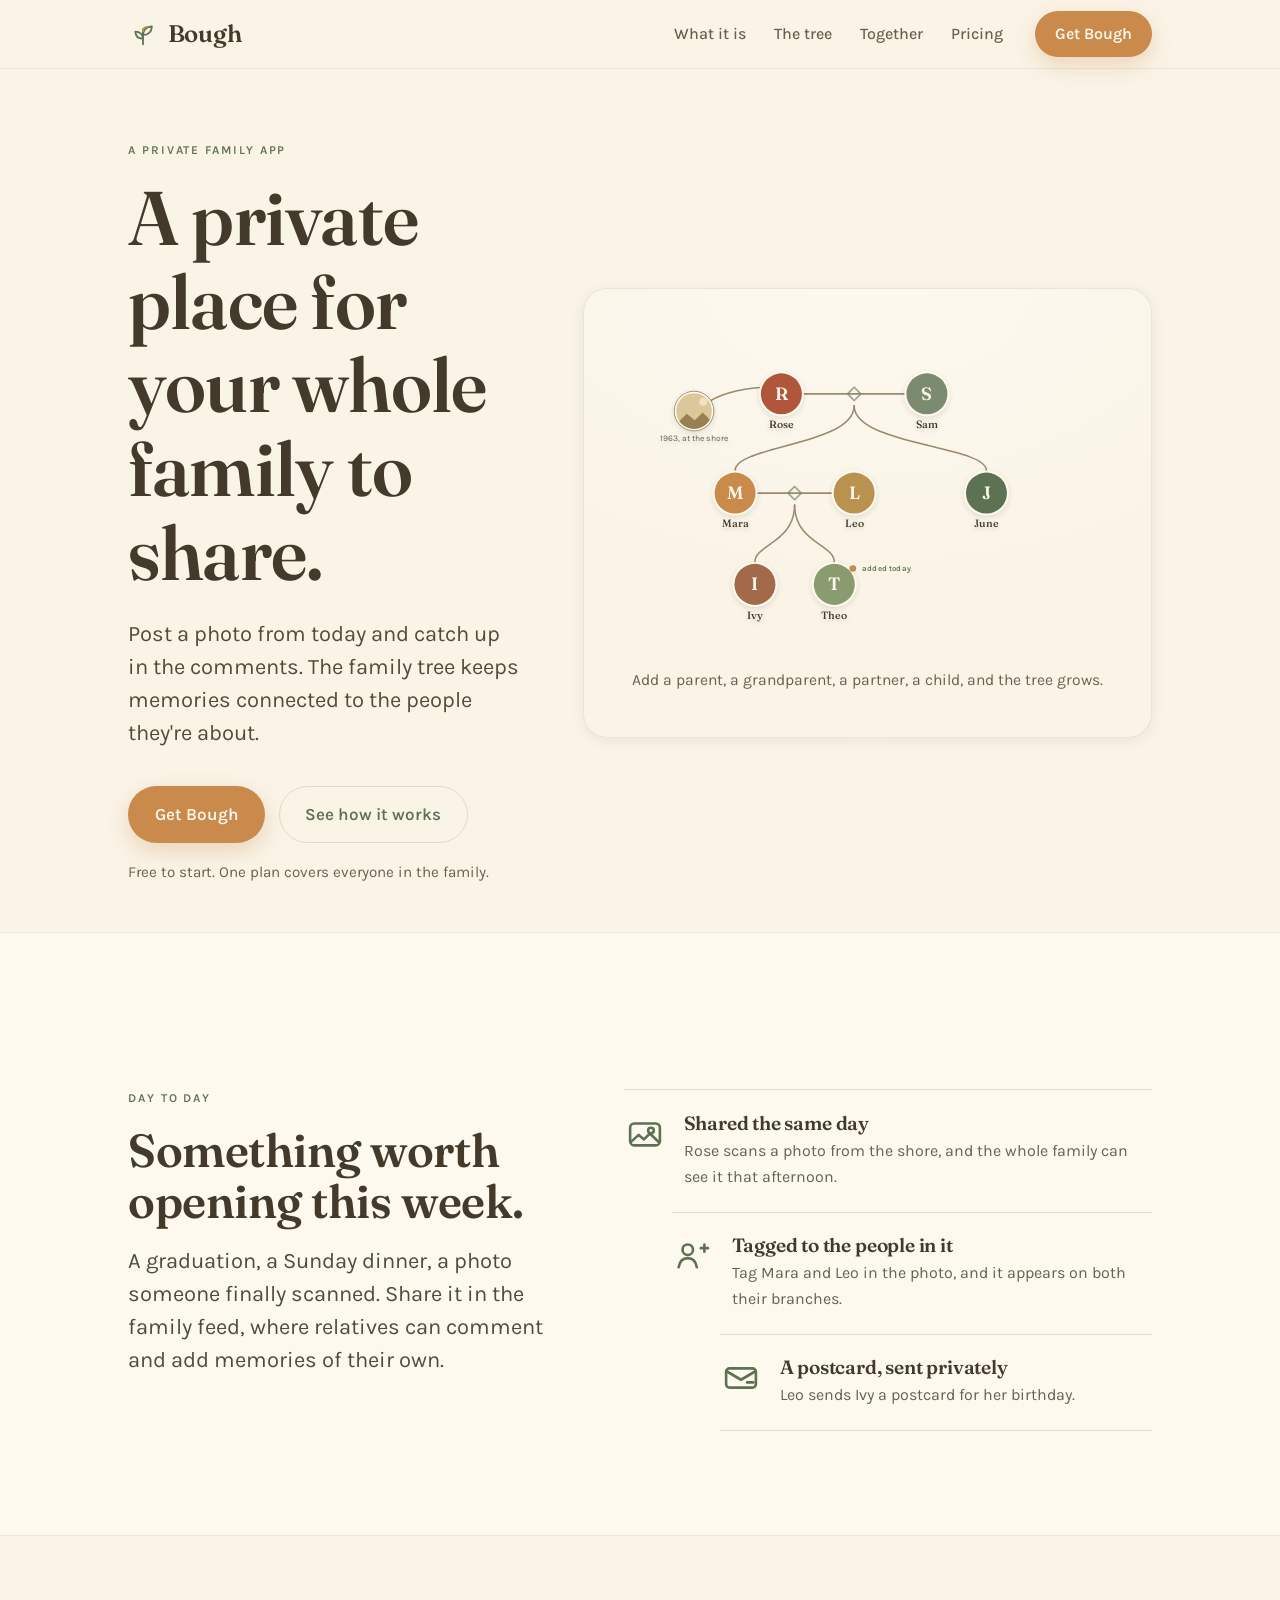
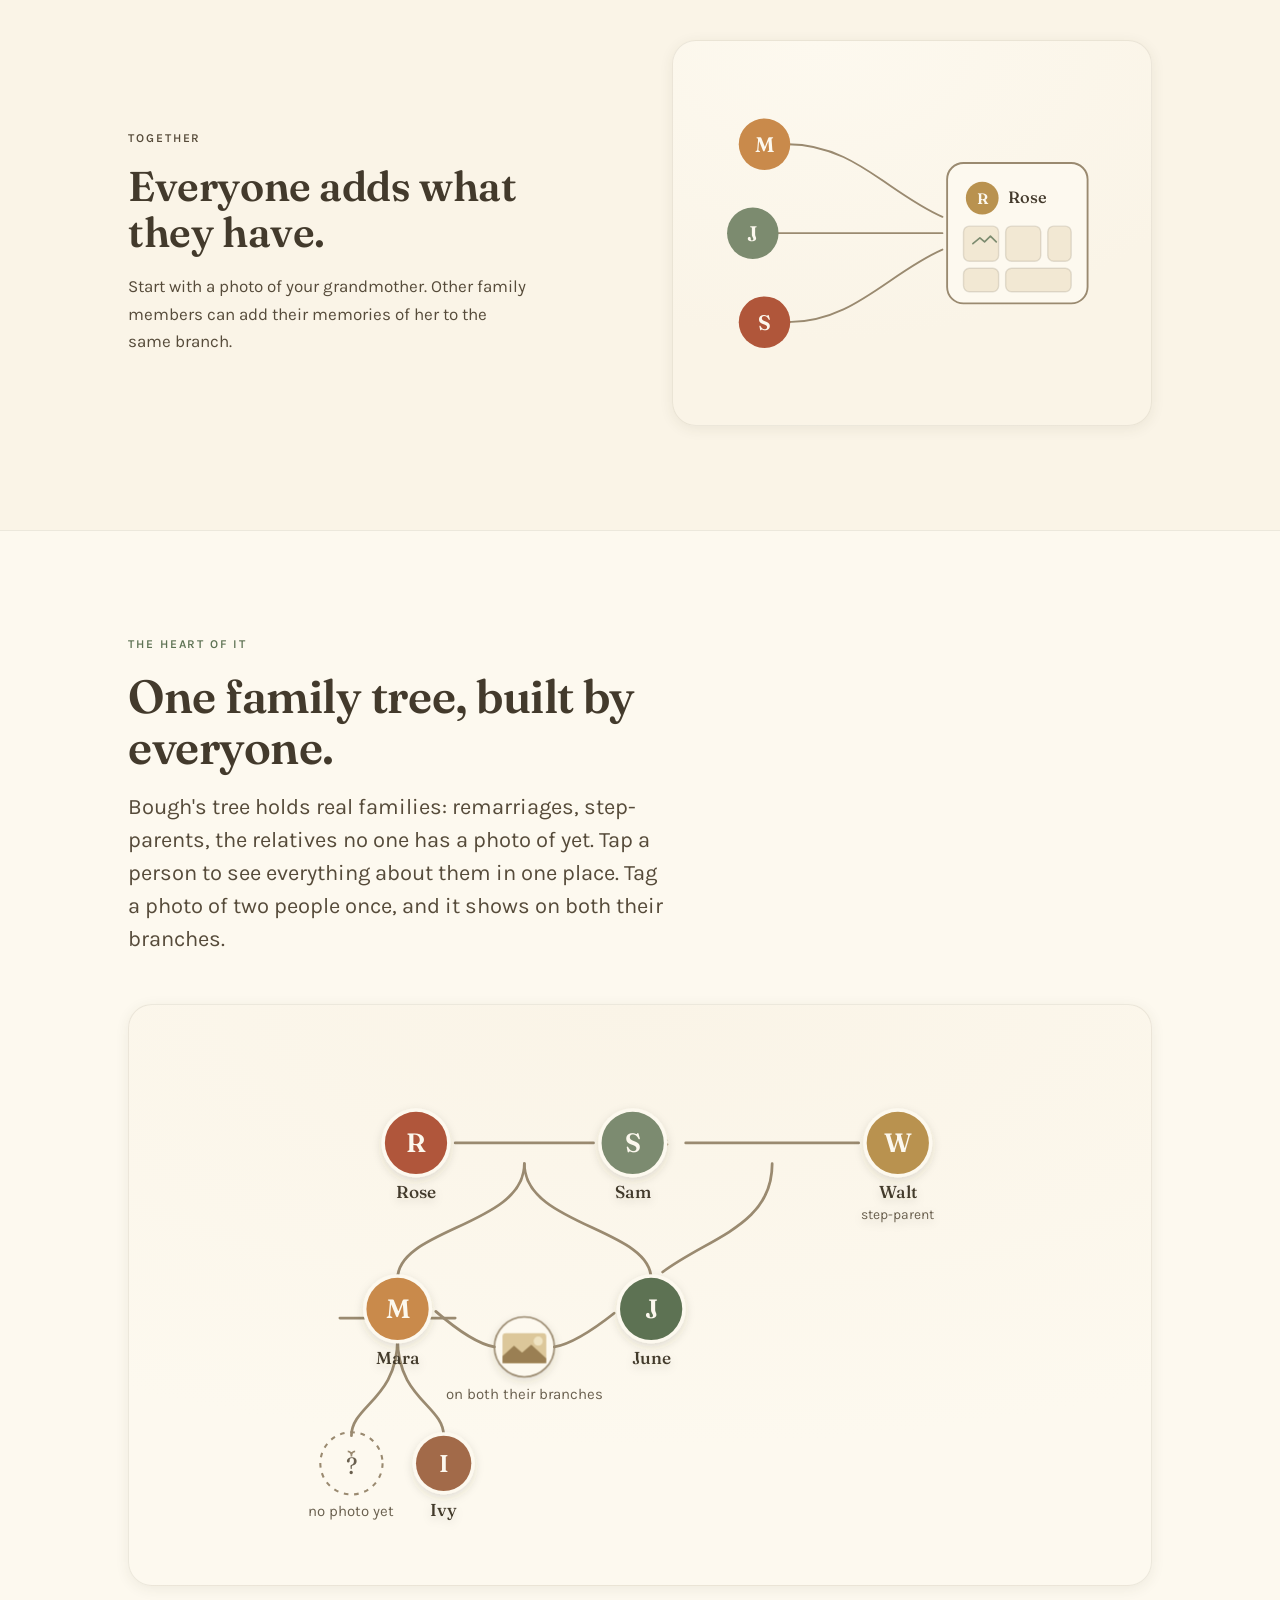
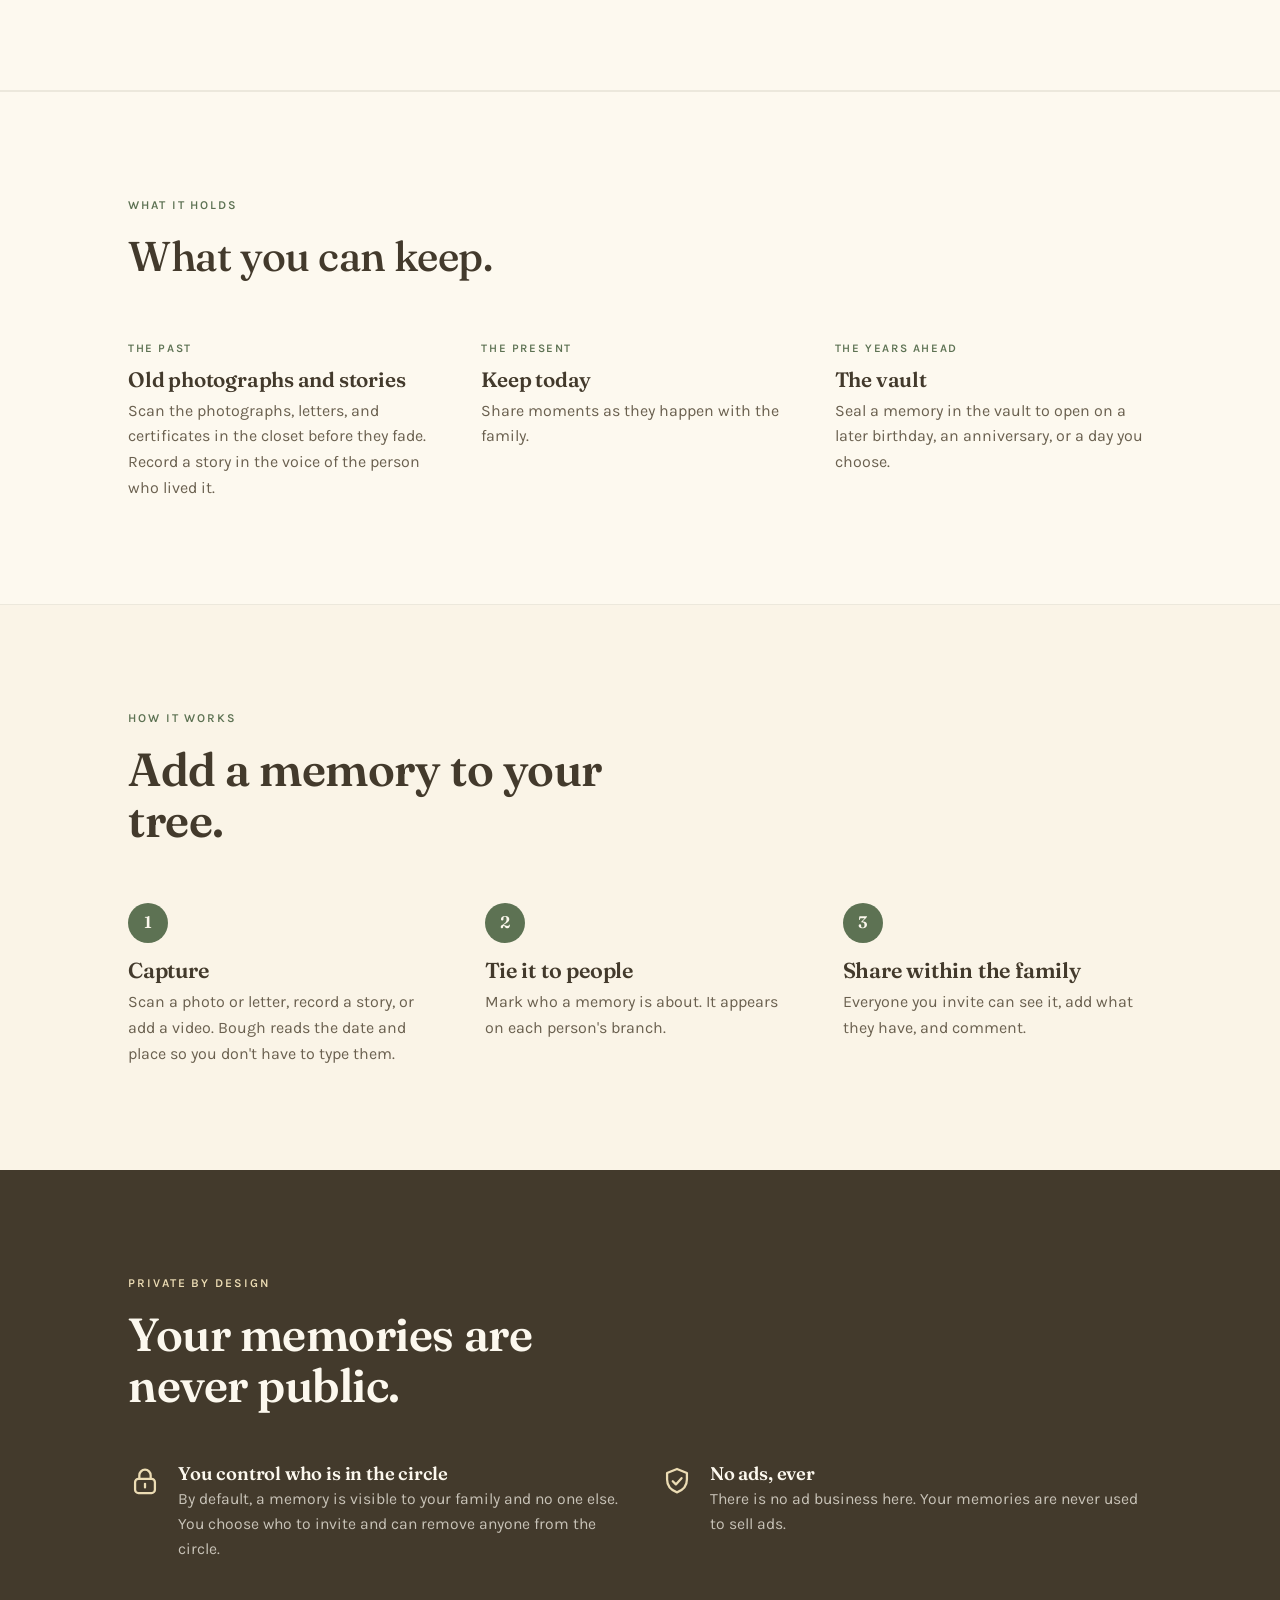
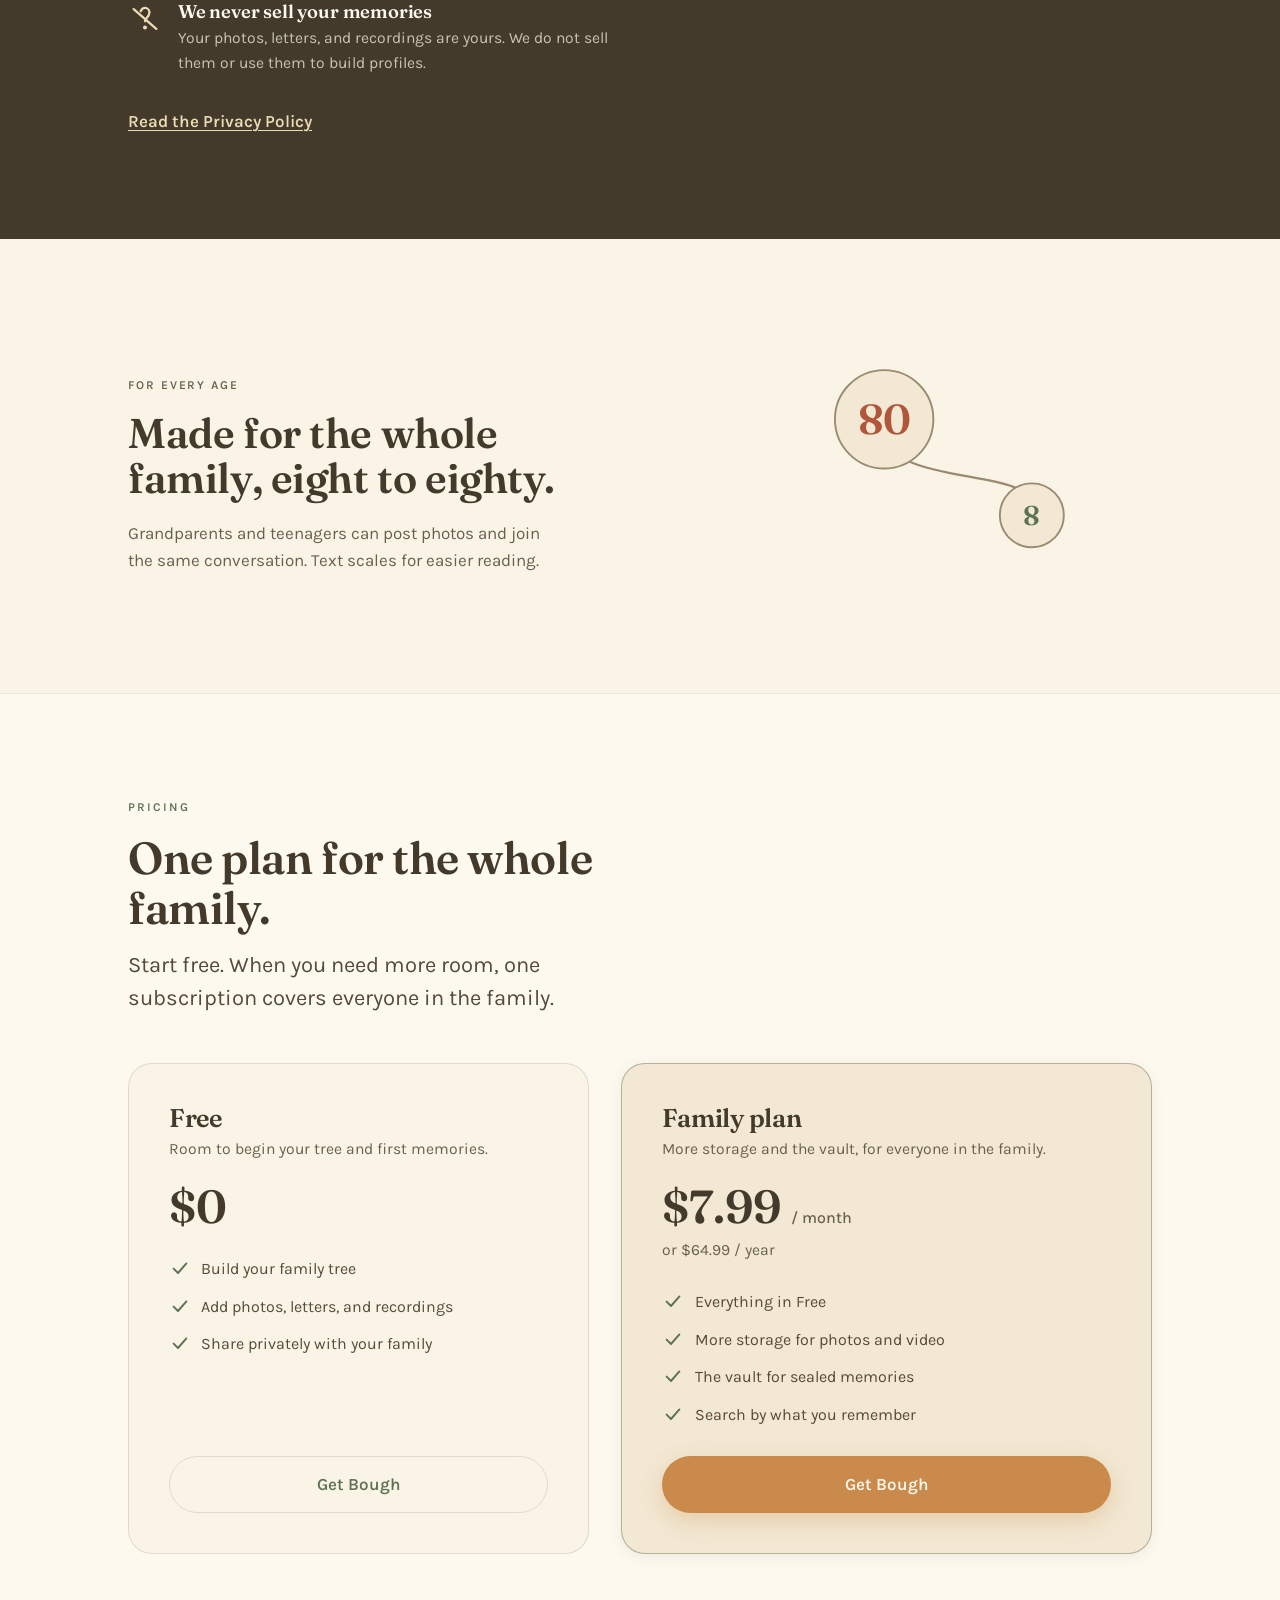
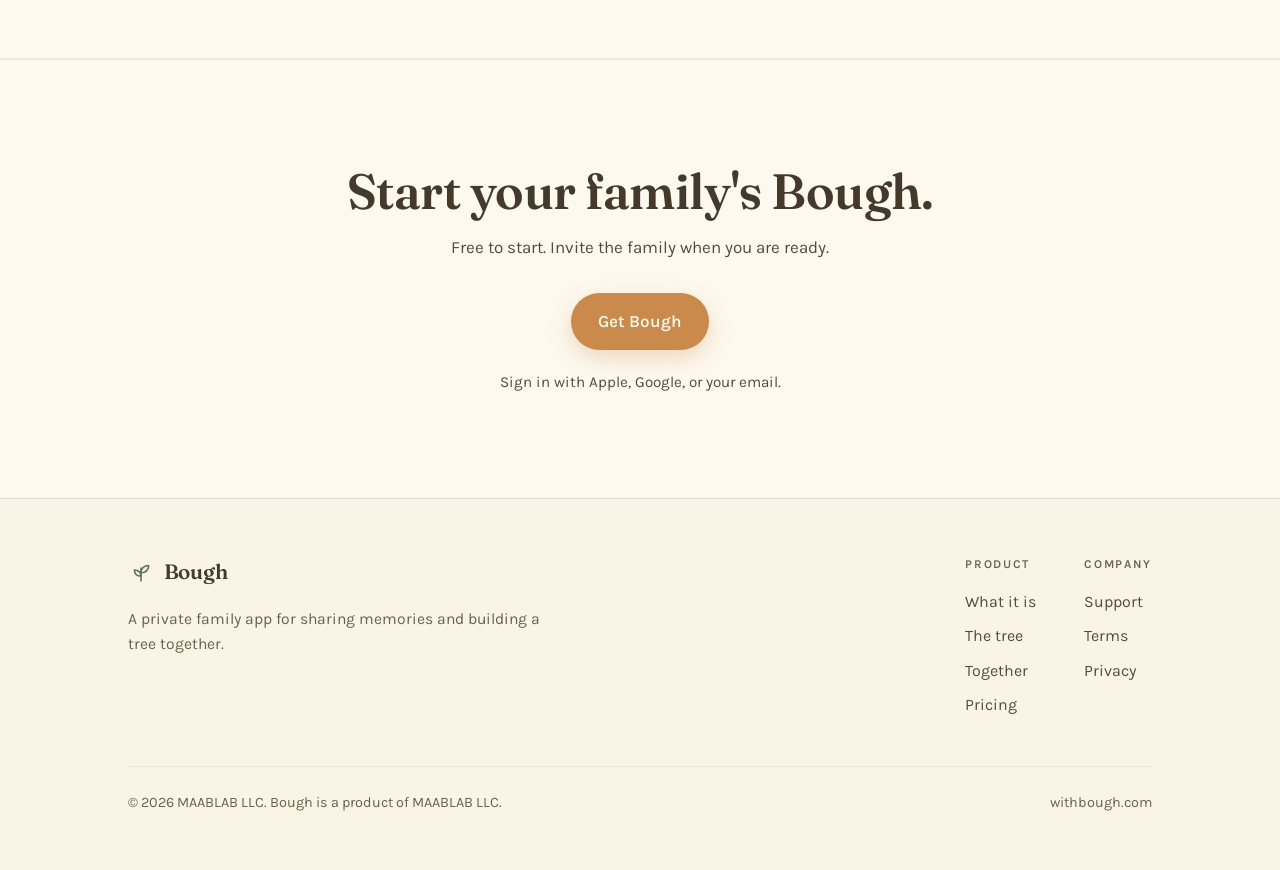
==== commit 8de3658c: "feat: apply copy audit revisions to landing page (sc-2639) Co-Authored-By: Claude Opus 4.8 (1M conte" ====
--- a/index.html
+++ b/index.html
@@ -47,8 +47,8 @@
       <div class="hero-inner">
         <div class="hero-copy">
           <p class="eyebrow">A private family app</p>
-          <h1>A private place where your whole family shows up.</h1>
-          <p class="lead">Share today's moments, tie every memory to the people it is about, and grow one family tree together. Kept only inside your family.</p>
+          <h1>A private place for your whole family to share.</h1>
+          <p class="lead">Post a photo from today and catch up in the comments. The family tree keeps memories connected to the people they're about.</p>
           <div class="hero-actions">
             <a class="btn btn-primary" href="https://apps.apple.com/app/id6780286740" target="_blank" rel="noopener">Get Bough</a>
             <a class="btn btn-quiet" href="#how">See how it works</a>
@@ -148,7 +148,7 @@
               <text x="372" y="360" class="life-mark">added today</text>
             </g>
           </svg>
-          <p class="tree-caption">Everyone in the family builds it together. Add a parent, a grandparent, a partner, a child, and the tree grows.</p>
+          <p class="tree-caption">Add a parent, a grandparent, a partner, a child, and the tree grows.</p>
         </div>
       </div>
     </section>
@@ -160,7 +160,7 @@
           <div class="section-head">
             <p class="eyebrow">Day to day</p>
             <h2>Something worth opening this week.</h2>
-            <p class="lead">A graduation, a Sunday dinner, a photo someone finally scanned. Add it and everyone in the family sees it the same day, tied to the people it is about.</p>
+            <p class="lead">A graduation, a Sunday dinner, a photo someone finally scanned. Share it in the family feed, where relatives can comment and add memories of their own.</p>
           </div>
           <div class="vignettes">
             <div class="vignette">
@@ -171,7 +171,7 @@
               </svg>
               <div>
                 <h3>Shared the same day</h3>
-                <p>Rose scans a photo from the shore and it reaches the whole family that afternoon.</p>
+                <p>Rose scans a photo from the shore, and the whole family can see it that afternoon.</p>
               </div>
             </div>
             <div class="vignette">
@@ -183,7 +183,7 @@
               </svg>
               <div>
                 <h3>Tagged to the people in it</h3>
-                <p>Mark that Mara and Leo are in the photo, and it lands on each of their branches.</p>
+                <p>Tag Mara and Leo in the photo, and it appears on both their branches.</p>
               </div>
             </div>
             <div class="vignette">
@@ -194,7 +194,7 @@
               </svg>
               <div>
                 <h3>A postcard, sent privately</h3>
-                <p>Leo sends Ivy a postcard for her birthday. No one outside the family ever sees it.</p>
+                <p>Leo sends Ivy a postcard for her birthday.</p>
               </div>
             </div>
           </div>
@@ -208,7 +208,7 @@
         <div class="split-copy">
           <p class="eyebrow">Together</p>
           <h2>Everyone adds what they have.</h2>
-          <p>A keepsake nobody could finish alone comes together when the whole family adds to it. One person starts it, the others fill it in, and the branch of the person it is about fills with a lifetime.</p>
+          <p>Start with a photo of your grandmother. Other family members can add their memories of her to the same branch.</p>
         </div>
         <div class="split-visual" aria-hidden="true">
           <svg viewBox="0 0 340 260" xmlns="http://www.w3.org/2000/svg">
@@ -337,21 +337,21 @@
     <section class="statement section" id="deep">
       <div class="wrap">
         <p class="eyebrow">What it holds</p>
-        <p class="big">A lifetime, not just this week. Bough holds the whole family story across <em>past, present, and the years ahead</em>.</p>
+        <p class="big">What you can keep.</p>
         <div class="threads">
           <div class="thread">
             <span class="tag">The past</span>
-            <h3>Rescue the old</h3>
+            <h3>Old photographs and stories</h3>
             <p>Scan the photographs, letters, and certificates in the closet before they fade. Record a story in the voice of the person who lived it.</p>
           </div>
           <div class="thread">
             <span class="tag">The present</span>
             <h3>Keep today</h3>
-            <p>The moments as they happen, seen by the whole family the same day.</p>
+            <p>Share moments as they happen with the family.</p>
           </div>
           <div class="thread">
             <span class="tag">The years ahead</span>
-            <h3>Set some aside</h3>
+            <h3>The vault</h3>
             <p>Seal a memory in the vault to open on a later birthday, an anniversary, or a day you choose.</p>
           </div>
         </div>
@@ -362,23 +362,23 @@
     <section class="section wrap" id="how">
       <div class="section-head">
         <p class="eyebrow">How it works</p>
-        <h2>Three steps, and the family takes it from there.</h2>
+        <h2>Add a memory to your tree.</h2>
       </div>
       <div class="steps">
         <div class="step">
           <span class="num" aria-hidden="true">1</span>
           <h3>Capture</h3>
-          <p>Scan a photo or letter, record a voice, or add a video. Bough reads the date and place so you do not type them.</p>
+          <p>Scan a photo or letter, record a story, or add a video. Bough reads the date and place so you don't have to type them.</p>
         </div>
         <div class="step">
           <span class="num" aria-hidden="true">2</span>
           <h3>Tie it to people</h3>
-          <p>Mark who a memory is about. It appears on each person's branch, so nothing floats unattached.</p>
+          <p>Mark who a memory is about. It appears on each person's branch.</p>
         </div>
         <div class="step">
           <span class="num" aria-hidden="true">3</span>
           <h3>Share within the family</h3>
-          <p>Everyone you invite sees it, adds what they have, and comments. Nothing is public.</p>
+          <p>Everyone you invite can see it, add what they have, and comment.</p>
         </div>
       </div>
     </section>
@@ -387,8 +387,7 @@
     <section class="trust section" id="privacy">
       <div class="wrap">
         <p class="eyebrow">Private by design</p>
-        <h2>A private circle. No ads, never sold.</h2>
-        <p class="lead">Memories stay inside your family, never public, never sold, never used to sell ads, and never fed to an algorithm. You choose who is in the circle. Sign in with Apple, Google, or your email.</p>
+        <h2>Your memories are never public.</h2>
         <div class="trust-grid">
           <div class="trust-line">
             <svg viewBox="0 0 24 24" fill="none" stroke="currentColor" stroke-width="1.6" stroke-linecap="round" stroke-linejoin="round" aria-hidden="true">
@@ -397,8 +396,8 @@
               <path d="M12 14v2.5"/>
             </svg>
             <div>
-              <h3>Only your family sees it</h3>
-              <p>A family is the sharing boundary. By default a memory is visible to your family and no one else.</p>
+              <h3>You control who is in the circle</h3>
+              <p>By default, a memory is visible to your family and no one else. You choose who to invite and can remove anyone from the circle.</p>
             </div>
           </div>
           <div class="trust-line">
@@ -408,7 +407,7 @@
             </svg>
             <div>
               <h3>No ads, ever</h3>
-              <p>There is no ad business here. Nothing you keep is turned into a target for someone else.</p>
+              <p>There is no ad business here. Your memories are never used to sell ads.</p>
             </div>
           </div>
           <div class="trust-line">
@@ -422,17 +421,6 @@
               <p>Your photos, letters, and recordings are yours. We do not sell them or use them to build profiles.</p>
             </div>
           </div>
-          <div class="trust-line">
-            <svg viewBox="0 0 24 24" fill="none" stroke="currentColor" stroke-width="1.6" stroke-linecap="round" stroke-linejoin="round" aria-hidden="true">
-              <circle cx="9" cy="9" r="3"/>
-              <path d="M3.5 19c.7-3.6 2.9-5.5 5.5-5.5s4.8 1.9 5.5 5.5"/>
-              <path d="M16 8.5 18 10.5 21.5 6.5"/>
-            </svg>
-            <div>
-              <h3>You control who is in the circle</h3>
-              <p>Invite the family you want, and remove anyone. The record stays with the people who own it.</p>
-            </div>
-          </div>
         </div>
         <p style="margin-top:2rem"><a class="inline-link" href="privacy/">Read the Privacy Policy</a></p>
       </div>
@@ -444,7 +432,7 @@
         <div>
           <p class="eyebrow">For every age</p>
           <h2>Made for the whole family, eight to eighty.</h2>
-          <p>No genealogy degree. Add a relationship and the branch grows. Text scales to whoever is reading, and the same simple app works for every age.</p>
+          <p>Grandparents and teenagers can post photos and join the same conversation. Text scales for easier reading.</p>
         </div>
         <div class="anyone-visual" aria-hidden="true">
           <svg viewBox="0 0 260 200" xmlns="http://www.w3.org/2000/svg">
@@ -463,7 +451,7 @@
       <div class="wrap">
         <p class="eyebrow">Pricing</p>
         <h2 style="font-size:clamp(1.9rem,4.5vw,2.8rem);max-width:18ch">One plan for the whole family.</h2>
-        <p class="lead" style="margin-top:1.1rem">Start free. When you need more room, one subscription covers everyone in the family. Which member pays is just bookkeeping.</p>
+        <p class="lead" style="margin-top:1.1rem">Start free. When you need more room, one subscription covers everyone in the family.</p>
 
         <div class="price-grid">
           <div class="plan">
@@ -489,7 +477,6 @@
               <li><svg viewBox="0 0 22 22" fill="none" stroke="currentColor" stroke-width="1.9" stroke-linecap="round" stroke-linejoin="round" aria-hidden="true"><path d="M4.6 11.6 9 16l8.4-9.6"/></svg>The vault for sealed memories</li>
               <li><svg viewBox="0 0 22 22" fill="none" stroke="currentColor" stroke-width="1.9" stroke-linecap="round" stroke-linejoin="round" aria-hidden="true"><path d="M4.6 11.6 9 16l8.4-9.6"/></svg>Search by what you remember</li>
             </ul>
-            <p class="covers">One subscription covers everyone in the family.</p>
             <a class="btn btn-primary" href="https://apps.apple.com/app/id6780286740" target="_blank" rel="noopener">Get Bough</a>
           </div>
         </div>
@@ -502,6 +489,7 @@
         <h2>Start your family's Bough.</h2>
         <p>Free to start. Invite the family when you are ready.</p>
         <a class="btn btn-primary" href="https://apps.apple.com/app/id6780286740" target="_blank" rel="noopener">Get Bough</a>
+        <p class="hero-note" style="margin-top:1.25rem">Sign in with Apple, Google, or your email.</p>
       </div>
     </section>
 
@@ -519,7 +507,7 @@
             </svg>
             <span class="wordmark" style="font-size:1.3rem">Bough</span>
           </a>
-          <p>A private place for your whole family. Share today's moments, tie every memory to the people it is about, and grow one family tree, kept only inside your family.</p>
+          <p>A private family app for sharing memories and building a tree together.</p>
         </div>
         <div class="footer-links">
           <div class="footer-col">
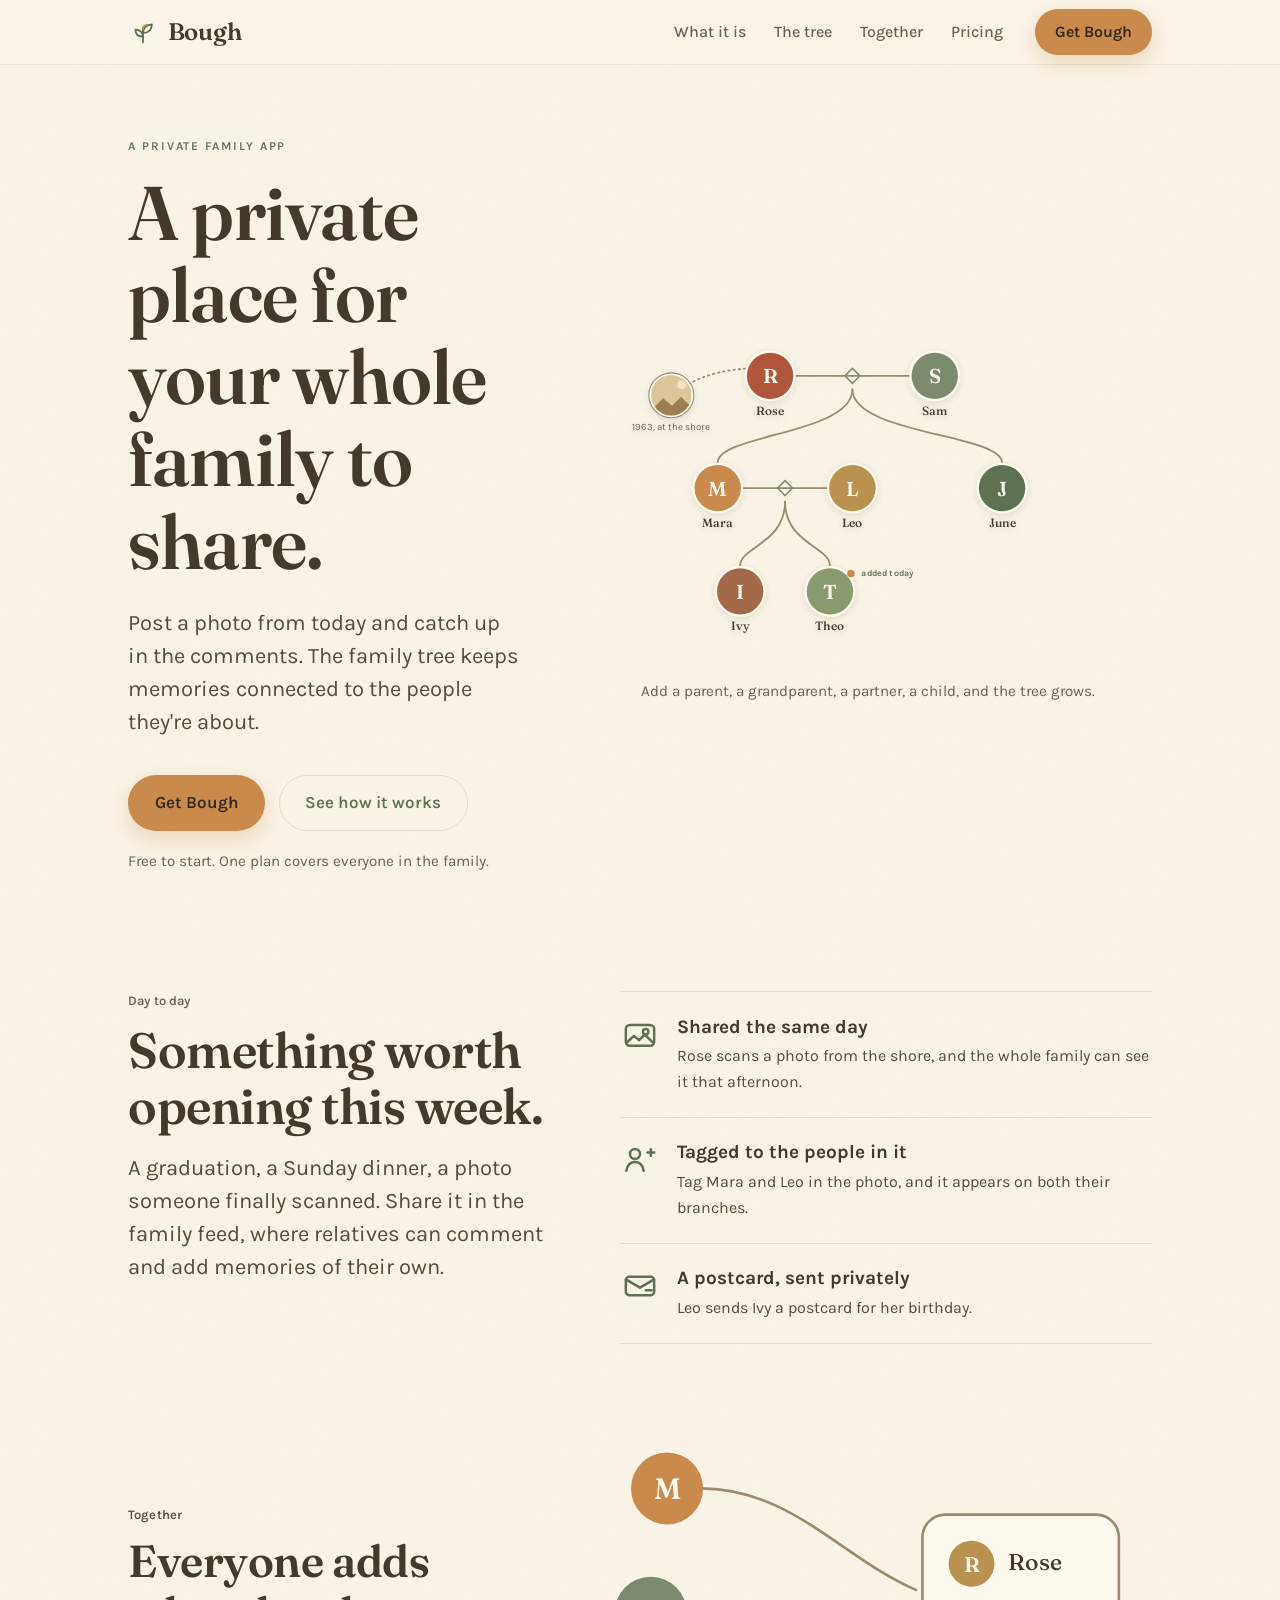
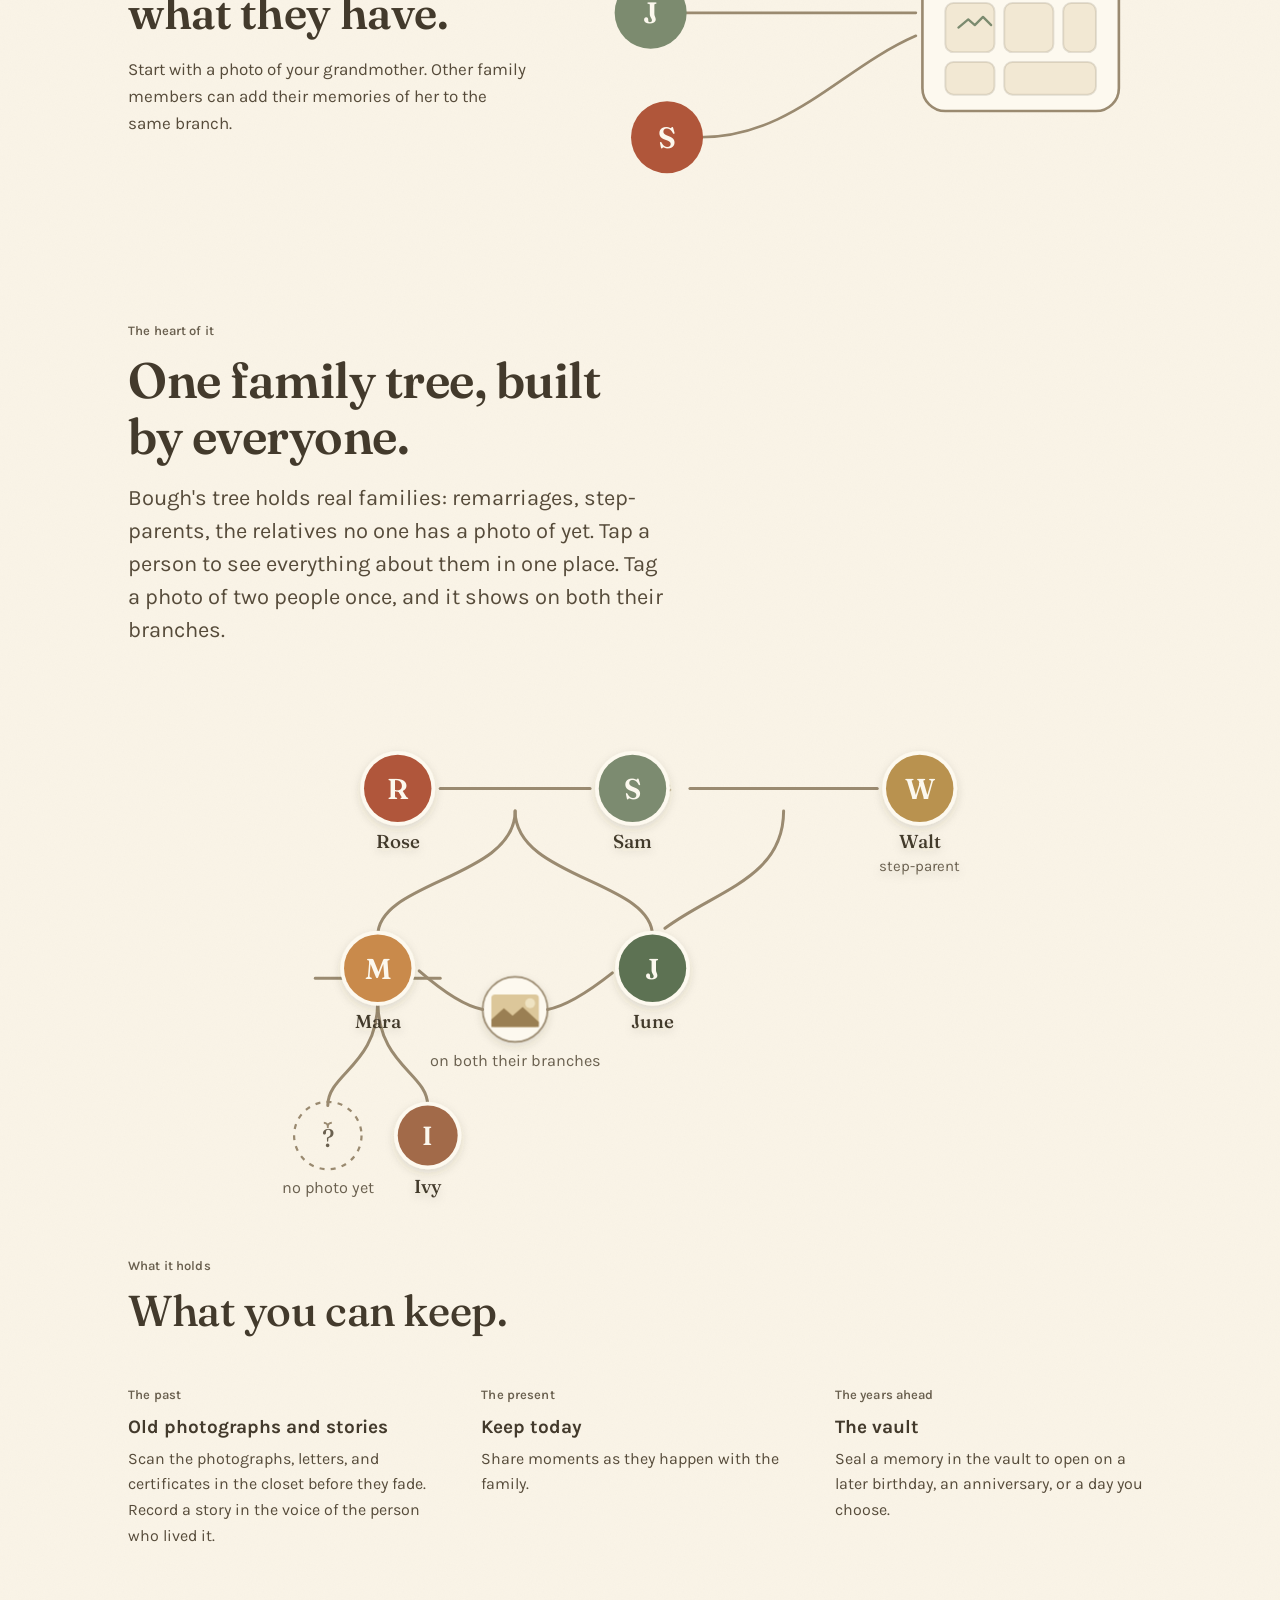
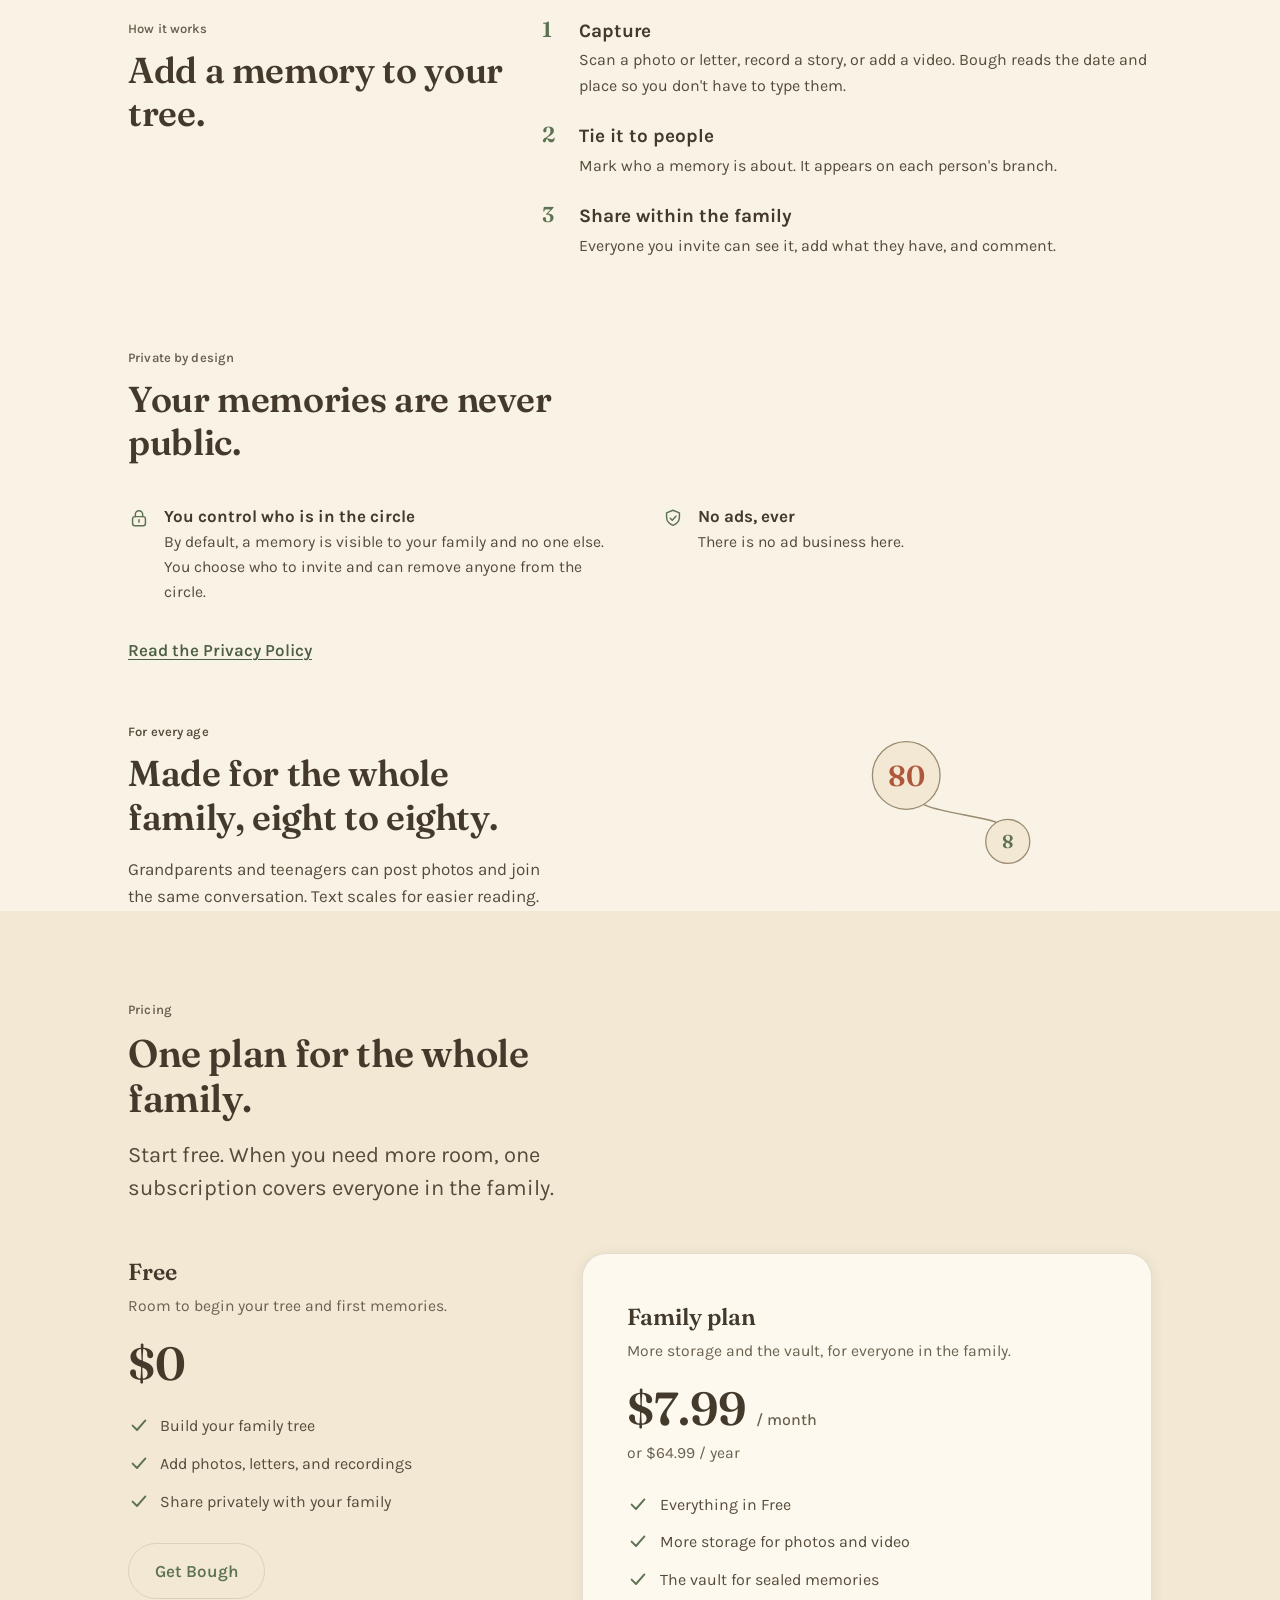
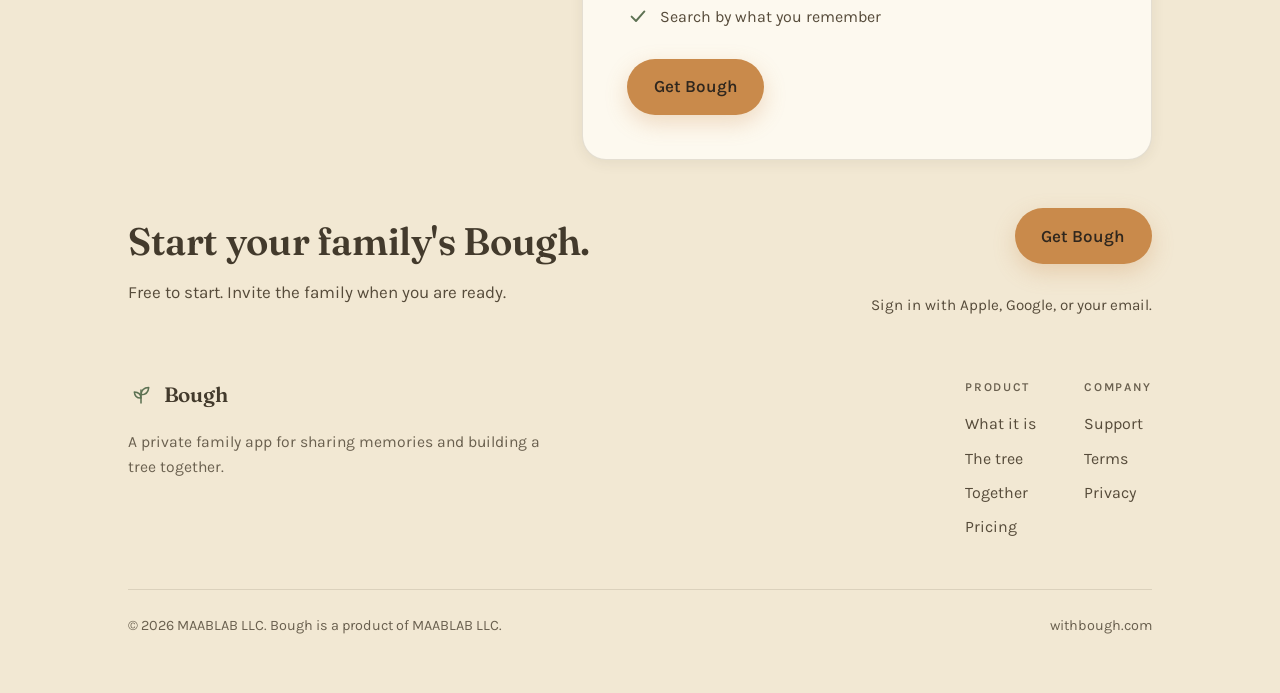
==== commit 1550f26d: "feat: light-only redesign + spacing/hierarchy rework + drop sell-data copy (sc-2639) Co-Authored-By:" ====
--- a/index.html
+++ b/index.html
@@ -3,6 +3,7 @@
 <head>
   <meta charset="utf-8">
   <meta name="viewport" content="width=device-width, initial-scale=1, viewport-fit=cover">
+  <meta name="color-scheme" content="light">
   <title>Bough, a private place for your whole family</title>
   <meta name="description" content="A living record your family builds together. Share today's moments, tie every memory to the people it is about, and grow one family tree, kept only inside your family.">
   <meta property="og:title" content="Bough">
@@ -158,7 +159,7 @@
       <div class="wrap">
         <div class="everyday-grid">
           <div class="section-head">
-            <p class="eyebrow">Day to day</p>
+            <p class="kicker">Day to day</p>
             <h2>Something worth opening this week.</h2>
             <p class="lead">A graduation, a Sunday dinner, a photo someone finally scanned. Share it in the family feed, where relatives can comment and add memories of their own.</p>
           </div>
@@ -206,7 +207,7 @@
     <section class="section wrap" id="together">
       <div class="split">
         <div class="split-copy">
-          <p class="eyebrow">Together</p>
+          <p class="kicker">Together</p>
           <h2>Everyone adds what they have.</h2>
           <p>Start with a photo of your grandmother. Other family members can add their memories of her to the same branch.</p>
         </div>
@@ -245,7 +246,7 @@
     <section class="tree-feature section" id="tree">
       <div class="wrap">
         <div class="section-head">
-          <p class="eyebrow">The heart of it</p>
+          <p class="kicker">The heart of it</p>
           <h2>One family tree, built by everyone.</h2>
           <p class="lead">Bough's tree holds real families: remarriages, step-parents, the relatives no one has a photo of yet. Tap a person to see everything about them in one place. Tag a photo of two people once, and it shows on both their branches.</p>
         </div>
@@ -336,7 +337,7 @@
     <!-- 5.5 deep ground: past, present, future -->
     <section class="statement section" id="deep">
       <div class="wrap">
-        <p class="eyebrow">What it holds</p>
+        <p class="kicker">What it holds</p>
         <p class="big">What you can keep.</p>
         <div class="threads">
           <div class="thread">
@@ -360,33 +361,41 @@
 
     <!-- 5.6 how it works -->
     <section class="section wrap" id="how">
-      <div class="section-head">
-        <p class="eyebrow">How it works</p>
-        <h2>Add a memory to your tree.</h2>
-      </div>
-      <div class="steps">
-        <div class="step">
-          <span class="num" aria-hidden="true">1</span>
-          <h3>Capture</h3>
-          <p>Scan a photo or letter, record a story, or add a video. Bough reads the date and place so you don't have to type them.</p>
-        </div>
-        <div class="step">
-          <span class="num" aria-hidden="true">2</span>
-          <h3>Tie it to people</h3>
-          <p>Mark who a memory is about. It appears on each person's branch.</p>
-        </div>
-        <div class="step">
-          <span class="num" aria-hidden="true">3</span>
-          <h3>Share within the family</h3>
-          <p>Everyone you invite can see it, add what they have, and comment.</p>
-        </div>
+      <div class="howto-inner">
+        <div class="section-head">
+          <p class="kicker">How it works</p>
+          <h2>Add a memory to your tree.</h2>
+        </div>
+        <ol class="steps">
+          <li class="step-item">
+            <span class="step-n" aria-hidden="true">1</span>
+            <div>
+              <h3>Capture</h3>
+              <p>Scan a photo or letter, record a story, or add a video. Bough reads the date and place so you don't have to type them.</p>
+            </div>
+          </li>
+          <li class="step-item">
+            <span class="step-n" aria-hidden="true">2</span>
+            <div>
+              <h3>Tie it to people</h3>
+              <p>Mark who a memory is about. It appears on each person's branch.</p>
+            </div>
+          </li>
+          <li class="step-item">
+            <span class="step-n" aria-hidden="true">3</span>
+            <div>
+              <h3>Share within the family</h3>
+              <p>Everyone you invite can see it, add what they have, and comment.</p>
+            </div>
+          </li>
+        </ol>
       </div>
     </section>
 
     <!-- 5.7 privacy + trust -->
     <section class="trust section" id="privacy">
       <div class="wrap">
-        <p class="eyebrow">Private by design</p>
+        <p class="kicker">Private by design</p>
         <h2>Your memories are never public.</h2>
         <div class="trust-grid">
           <div class="trust-line">
@@ -407,18 +416,7 @@
             </svg>
             <div>
               <h3>No ads, ever</h3>
-              <p>There is no ad business here. Your memories are never used to sell ads.</p>
-            </div>
-          </div>
-          <div class="trust-line">
-            <svg viewBox="0 0 24 24" fill="none" stroke="currentColor" stroke-width="1.6" stroke-linecap="round" stroke-linejoin="round" aria-hidden="true">
-              <path d="M4 5l16 14"/>
-              <path d="M9 6.5A3 3 0 0 1 15 8c0 2.4-3 3.4-3 5.6"/>
-              <circle cx="12" cy="18" r="0.6" fill="currentColor"/>
-            </svg>
-            <div>
-              <h3>We never sell your memories</h3>
-              <p>Your photos, letters, and recordings are yours. We do not sell them or use them to build profiles.</p>
+              <p>There is no ad business here.</p>
             </div>
           </div>
         </div>
@@ -430,7 +428,7 @@
     <section class="anyone section wrap">
       <div class="anyone-inner">
         <div>
-          <p class="eyebrow">For every age</p>
+          <p class="kicker">For every age</p>
           <h2>Made for the whole family, eight to eighty.</h2>
           <p>Grandparents and teenagers can post photos and join the same conversation. Text scales for easier reading.</p>
         </div>
@@ -446,16 +444,18 @@
       </div>
     </section>
 
+    <div class="ending">
+
     <!-- 5.9 pricing -->
     <section class="pricing section" id="pricing">
       <div class="wrap">
-        <p class="eyebrow">Pricing</p>
-        <h2 style="font-size:clamp(1.9rem,4.5vw,2.8rem);max-width:18ch">One plan for the whole family.</h2>
-        <p class="lead" style="margin-top:1.1rem">Start free. When you need more room, one subscription covers everyone in the family.</p>
+        <p class="kicker">Pricing</p>
+        <h2>One plan for the whole family.</h2>
+        <p class="lead">Start free. When you need more room, one subscription covers everyone in the family.</p>
 
         <div class="price-grid">
           <div class="plan">
-            <h3>Free</h3>
+            <p class="plan-name">Free</p>
             <p class="plan-sub">Room to begin your tree and first memories.</p>
             <div class="price">$0</div>
             <ul>
@@ -467,7 +467,7 @@
           </div>
 
           <div class="plan featured">
-            <h3>Family plan</h3>
+            <p class="plan-name">Family plan</p>
             <p class="plan-sub">More storage and the vault, for everyone in the family.</p>
             <div class="price">$7.99 <span>/ month</span></div>
             <p class="price-alt">or $64.99 / year</p>
@@ -485,13 +485,19 @@
 
     <!-- 5.10 closing -->
     <section class="closing section">
-      <div class="wrap">
-        <h2>Start your family's Bough.</h2>
-        <p>Free to start. Invite the family when you are ready.</p>
-        <a class="btn btn-primary" href="https://apps.apple.com/app/id6780286740" target="_blank" rel="noopener">Get Bough</a>
-        <p class="hero-note" style="margin-top:1.25rem">Sign in with Apple, Google, or your email.</p>
-      </div>
-    </section>
+      <div class="wrap closing-inner">
+        <div>
+          <h2>Start your family's Bough.</h2>
+          <p>Free to start. Invite the family when you are ready.</p>
+        </div>
+        <div class="closing-cta">
+          <a class="btn btn-primary" href="https://apps.apple.com/app/id6780286740" target="_blank" rel="noopener">Get Bough</a>
+          <p class="hero-note">Sign in with Apple, Google, or your email.</p>
+        </div>
+      </div>
+    </section>
+
+    </div><!-- /.ending -->
 
   </main>
 
--- a/styles.css
+++ b/styles.css
@@ -1,13 +1,14 @@
 /*
   Bough marketing + legal site — shared stylesheet.
   Brand tokens are the founder-locked lab v9 palette (DESIGN.md §2) and the
-  Fraunces + Karla type pairing (DESIGN.md §3). Light "paper" is primary; a
-  restrained warm-dark theme follows the OS setting.
+  Fraunces + Karla type pairing (DESIGN.md §3). One light "paper" theme for
+  everyone: paper is the single continuous page background, surface/surface-alt
+  are reserved for real objects (pricing card, the ending field).
 */
 
 /* ----------------------------------------------------------------- tokens */
 :root {
-  /* light (paper) — lab v9 */
+  /* paper palette — lab v9 */
   --paper: #faf4e7;
   --surface: #fdf9ef;
   --surface-alt: #f2e8d3;
@@ -20,6 +21,7 @@
   --sage-press: #4c5e44;   /* AA-safe text link on paper */
   --amber: #c98a4b;
   --amber-press: #bd7f42;
+  --cta-ink: #30271e;      /* AA-safe text on amber (white + ink both fail) */
   --terracotta: #b0563a;
   --gold: #b9924f;
   --honey: #ecdcb4;
@@ -28,7 +30,7 @@
   --hairline-soft: rgba(125, 114, 96, 0.13);
   --shadow-card: 0 3px 14px rgba(67, 58, 44, 0.08);
   --shadow-raised: 0 10px 30px rgba(67, 58, 44, 0.13);
-  --shadow-amber: 0 8px 22px rgba(201, 138, 75, 0.30);
+  --shadow-amber: 0 8px 22px rgba(201, 138, 75, 0.28);
 
   --disc-rim: var(--surface);
   --on-accent: #fcf8ee;
@@ -43,37 +45,15 @@
   --radius-md: 18px;
   --radius-lg: 24px;
 
-  color-scheme: light;
-}
-
-/* restrained warm-dark: bark + candlelit ink. Token swap only (DESIGN §2). */
-@media (prefers-color-scheme: dark) {
-  :root {
-    --paper: #201b13;
-    --surface: #2a241a;
-    --surface-alt: #332c20;
-    --surface-deep: #3d3527;
-    --ink: #f1e7d4;
-    --ink-caption: #e3d7bf;
-    --muted: #b9ac93;
-    --sage: #93a583;
-    --sage-deep: #9cb188;
-    --sage-press: #b4c7a0;
-    --amber: #d79c5d;
-    --amber-press: #c98a4b;
-    --terracotta: #d07a5e;
-    --gold: #cca866;
-    --honey: #4a4130;
-    --line: #7d7057;
-    --hairline: rgba(214, 199, 168, 0.16);
-    --hairline-soft: rgba(214, 199, 168, 0.10);
-    --shadow-card: 0 3px 14px rgba(0, 0, 0, 0.35);
-    --shadow-raised: 0 12px 34px rgba(0, 0, 0, 0.45);
-    --shadow-amber: 0 8px 22px rgba(0, 0, 0, 0.4);
-    --disc-rim: #1a160f;
-    --on-accent: #241d12;
-    color-scheme: dark;
-  }
+  /* relationship-based vertical gaps (gap BEFORE a section); ~40% smaller on mobile */
+  --gap-xs: clamp(1.5rem, 3.5vw, 2.5rem);    /* ~40px — within a movement */
+  --gap-sm: clamp(1.75rem, 4vw, 3rem);       /* ~48px */
+  --gap-md: clamp(2rem, 4.5vw, 3.5rem);      /* ~56px */
+  --gap-lg: clamp(2.75rem, 5.5vw, 4.5rem);   /* ~72px */
+  --gap-xl: clamp(3.5rem, 7vw, 6rem);        /* ~96px — a new topic */
+  --gap-xxl: clamp(3.75rem, 7.5vw, 6.5rem);  /* ~104px — a new movement */
+
+  color-scheme: only light;
 }
 
 /* --------------------------------------------------------------- base */
@@ -87,7 +67,9 @@
 
 body {
   margin: 0;
-  background: var(--paper);
+  /* paper, with a near-imperceptible fine grain baked faint into the tile */
+  background-color: var(--paper);
+  background-image: url("data:image/svg+xml,%3Csvg xmlns='http://www.w3.org/2000/svg' width='140' height='140'%3E%3Cfilter id='n'%3E%3CfeTurbulence type='fractalNoise' baseFrequency='0.85' numOctaves='2' stitchTiles='stitch'/%3E%3CfeColorMatrix type='saturate' values='0'/%3E%3C/filter%3E%3Crect width='140' height='140' filter='url(%23n)' opacity='0.035'/%3E%3C/svg%3E");
   color: var(--ink);
   font-family: var(--sans);
   font-size: 1.0625rem;      /* 17px — comfortable for a broad age range */
@@ -112,7 +94,7 @@
   font-family: var(--serif);
   font-weight: 600;
   color: var(--ink);
-  line-height: 1.1;
+  line-height: 1.16;
   letter-spacing: -0.01em;
   margin: 0;
   font-optical-sizing: auto;
@@ -127,9 +109,10 @@
   padding-inline: var(--gutter);
 }
 
-.section { padding-block: clamp(3.5rem, 9vw, 6.5rem); }
-
-/* eyebrow — the brand's small-caps section head (DESIGN §3), used sparingly */
+/* neutralize the old uniform rhythm; each section sets its own gap-before */
+.section { padding-block: 0; }
+
+/* HERO eyebrow — the one pronounced small-caps label (DESIGN §3) */
 .eyebrow {
   font-family: var(--sans);
   font-weight: 600;
@@ -140,6 +123,16 @@
   margin: 0 0 1rem;
 }
 
+/* quiet section label used everywhere after the hero */
+.kicker {
+  font-family: var(--sans);
+  font-weight: 600;
+  font-size: 0.8125rem;      /* ~13px */
+  letter-spacing: 0.01em;
+  color: var(--muted);
+  margin: 0 0 0.6rem;
+}
+
 .lead {
   font-size: clamp(1.125rem, 2.4vw, 1.375rem);
   line-height: 1.5;
@@ -171,10 +164,10 @@
 
 .btn-primary {
   background: var(--amber);
-  color: var(--on-accent);
+  color: var(--cta-ink);
   box-shadow: var(--shadow-amber);
 }
-.btn-primary:hover { background: var(--amber-press); color: var(--on-accent); }
+.btn-primary:hover { background: var(--amber-press); color: var(--cta-ink); }
 
 .btn-quiet {
   background: transparent;
@@ -192,8 +185,7 @@
   position: sticky;
   top: 0;
   z-index: 20;
-  background: color-mix(in srgb, var(--paper) 88%, transparent);
-  backdrop-filter: saturate(1.2) blur(10px);
+  background: var(--paper);
   border-bottom: 1px solid var(--hairline-soft);
   padding-top: env(safe-area-inset-top, 0px);
 }
@@ -202,7 +194,7 @@
   align-items: center;
   justify-content: space-between;
   gap: 1rem;
-  min-height: 68px;
+  min-height: 64px;
 }
 .brand {
   display: inline-flex;
@@ -239,10 +231,11 @@
 }
 
 /* --------------------------------------------------------------- hero */
-.hero { padding-top: clamp(2.5rem, 6vw, 4.5rem); padding-bottom: clamp(2rem, 5vw, 3rem); }
+.hero { padding-top: clamp(2.5rem, 6vw, 4.5rem); padding-bottom: 0; }
 .hero h1 {
-  font-size: clamp(2.6rem, 7vw, 4.75rem);
-  max-width: 15ch;
+  font-size: clamp(2.5rem, 6vw, 4.75rem);
+  line-height: 1.08;
+  max-width: 16ch;
 }
 .hero .lead { margin-top: 1.5rem; }
 .hero-actions {
@@ -258,7 +251,7 @@
   color: var(--muted);
 }
 
-/* hero — editorial, off-center: copy beside a living tree */
+/* hero — editorial: narrow copy column beside a wider living tree */
 .hero-inner {
   display: grid;
   gap: clamp(2rem, 5vw, 3.75rem);
@@ -268,30 +261,24 @@
   .hero-inner { grid-template-columns: minmax(0, 0.82fr) minmax(0, 1.18fr); }
 }
 
-/* the family-tree centerpiece */
+/* the hand-drawn family tree sits directly on the paper (no card) */
 .tree-stage {
-  margin-top: clamp(2.5rem, 6vw, 4rem);
-  background:
-    radial-gradient(120% 90% at 50% 0%, var(--surface) 0%, var(--paper) 72%);
-  border: 1px solid var(--hairline-soft);
-  border-radius: var(--radius-lg);
-  padding: clamp(1.25rem, 4vw, 2.75rem) clamp(0.75rem, 3vw, 2rem);
-  box-shadow: var(--shadow-card);
-  overflow: hidden;
+  margin-top: clamp(2rem, 5vw, 3rem);
+  overflow: visible;
 }
 @media (min-width: 940px) {
   .hero-inner .tree-stage { margin-top: 0; }
 }
 .tree-stage svg { width: 100%; height: auto; display: block; }
 .tree-caption {
-  margin: 1.5rem auto 0;
+  margin: 1.25rem auto 0;
   text-align: center;
   max-width: 40rem;
   color: var(--muted);
-  font-size: 0.98rem;
-}
-
-/* tree draw-on: the single orchestrated motion moment (DESIGN §5) */
+  font-size: 0.95rem;
+}
+
+/* hero tree is static (the reveal tree is the single drawing moment) */
 .branch {
   fill: none;
   stroke: var(--line);
@@ -299,35 +286,13 @@
   stroke-linecap: round;
 }
 .person { transform-box: fill-box; transform-origin: center; }
-@media (prefers-reduced-motion: no-preference) {
-  .branch {
-    stroke-dasharray: var(--len, 300);
-    stroke-dashoffset: var(--len, 300);
-    animation: grow 1.1s ease forwards;
-    animation-delay: var(--d, 0s);
-  }
-  .person {
-    opacity: 0;
-    animation: settle 0.6s ease forwards;
-    animation-delay: var(--pd, 0.6s);
-  }
-  @keyframes grow { to { stroke-dashoffset: 0; } }
-  @keyframes settle {
-    from { opacity: 0; transform: scale(0.82); }
-    to { opacity: 1; transform: scale(1); }
-  }
-}
 
 /* --------------------------------------------------------------- statement */
-.statement {
-  background: var(--surface);
-  border-block: 1px solid var(--hairline-soft);
-}
 .statement .big {
   font-family: var(--serif);
   font-weight: 500;
-  font-size: clamp(1.6rem, 4vw, 2.6rem);
-  line-height: 1.24;
+  font-size: clamp(1.8rem, 4vw, 2.7rem);
+  line-height: 1.18;
   letter-spacing: -0.01em;
   max-width: 24ch;
 }
@@ -336,119 +301,86 @@
   color: var(--terracotta);
 }
 .threads {
-  margin-top: clamp(2.5rem, 5vw, 3.5rem);
+  margin-top: clamp(2rem, 4.5vw, 3rem);
   display: grid;
   grid-template-columns: repeat(3, 1fr);
   gap: clamp(1.25rem, 3vw, 2.25rem);
 }
+.thread .tag {
+  font-family: var(--sans);
+  font-weight: 600;
+  font-size: 0.8125rem;
+  letter-spacing: 0.01em;
+  color: var(--muted);
+  display: block;
+  margin-bottom: 0.55rem;
+}
 .thread h3 {
-  font-size: 1.3rem;
+  font-family: var(--sans);
+  font-weight: 700;
+  font-size: 1.1875rem;
+  line-height: 1.3;
+  letter-spacing: 0;
   margin-bottom: 0.4rem;
 }
-.thread .tag {
-  font-family: var(--sans);
-  font-weight: 600;
-  font-size: 0.72rem;
-  letter-spacing: 0.14em;
-  text-transform: uppercase;
-  color: var(--sage-deep);
-  display: block;
-  margin-bottom: 0.7rem;
-}
-.thread p { color: var(--muted); font-size: 1rem; }
+.thread p { color: var(--ink-caption); font-size: 1rem; }
 @media (max-width: 720px) {
   .threads { grid-template-columns: 1fr; gap: 1.75rem; }
 }
 
-/* --------------------------------------------------------------- steps */
+/* --------------------------------------------------------------- how it works */
+.howto-inner {
+  display: grid;
+  gap: clamp(1.75rem, 4vw, 3rem);
+  align-items: start;
+}
+@media (min-width: 820px) {
+  .howto-inner { grid-template-columns: minmax(0, 0.78fr) minmax(0, 1.22fr); gap: 1.5rem; }
+}
 .steps {
-  margin-top: clamp(2.5rem, 5vw, 3.5rem);
-  display: grid;
-  grid-template-columns: repeat(3, 1fr);
-  gap: clamp(1.5rem, 4vw, 3rem);
-  position: relative;
-}
-.step { position: relative; }
-.step .num {
+  list-style: none;
+  margin: 0;
+  padding: 0;
+  display: flex;
+  flex-direction: column;
+  gap: clamp(1.1rem, 2.5vw, 1.6rem);
+}
+.step-item {
+  display: grid;
+  grid-template-columns: auto 1fr;
+  gap: 1rem;
+  align-items: baseline;
+}
+.step-n {
   font-family: var(--serif);
-  font-size: 1.05rem;
-  font-weight: 600;
-  color: var(--on-accent);
-  width: 40px;
-  height: 40px;
-  border-radius: 999px;
-  background: var(--sage-deep);
-  display: inline-flex;
-  align-items: center;
-  justify-content: center;
-  margin-bottom: 1rem;
-}
-.step h3 { font-size: 1.35rem; margin-bottom: 0.45rem; }
-.step p { color: var(--muted); font-size: 1rem; }
-@media (max-width: 760px) {
-  .steps { grid-template-columns: 1fr; gap: 1.75rem; }
-}
-
-/* --------------------------------------------------------------- features */
-.feature-row {
-  display: grid;
-  grid-template-columns: 1fr 1fr;
-  gap: clamp(1.5rem, 5vw, 4.5rem);
-  align-items: center;
-  padding-block: clamp(2.25rem, 5vw, 3.5rem);
-  border-top: 1px solid var(--hairline);
-}
-.feature-row:last-child { border-bottom: 1px solid var(--hairline); }
-.feature-row.flip .feature-visual { order: -1; }
-.feature-icon {
-  width: 46px;
-  height: 46px;
+  font-weight: 600;
+  font-size: 1.35rem;
   color: var(--sage-deep);
-  margin-bottom: 1.1rem;
-}
-.feature-row h3 { font-size: clamp(1.5rem, 3vw, 2rem); margin-bottom: 0.6rem; }
-.feature-row p { color: var(--muted); max-width: 34ch; }
-.feature-visual {
-  border-radius: var(--radius-md);
-  background: var(--surface);
-  border: 1px solid var(--hairline-soft);
-  box-shadow: var(--shadow-card);
-  aspect-ratio: 4 / 3;
-  display: grid;
-  place-items: center;
-  padding: clamp(1rem, 3vw, 2rem);
-  overflow: hidden;
-}
-.feature-visual svg { width: 100%; height: auto; }
-@media (max-width: 780px) {
-  .feature-row { grid-template-columns: 1fr; gap: 1.5rem; }
-  .feature-row.flip .feature-visual { order: 0; }
-  .feature-visual { aspect-ratio: 16 / 10; }
-}
+  line-height: 1;
+  font-variant-numeric: tabular-nums;
+  min-width: 1.4ch;
+}
+.step-item h3 {
+  font-family: var(--sans);
+  font-weight: 700;
+  font-size: 1.1875rem;
+  line-height: 1.3;
+  letter-spacing: 0;
+  margin-bottom: 0.25rem;
+}
+.step-item p { color: var(--ink-caption); font-size: 1rem; }
 
 /* --------------------------------------------------------------- pricing */
-.pricing { background: var(--surface); border-block: 1px solid var(--hairline-soft); }
 .price-grid {
   margin-top: clamp(2rem, 5vw, 3rem);
   display: grid;
-  grid-template-columns: 1fr 1.15fr;
-  gap: clamp(1.25rem, 3vw, 2rem);
-  align-items: stretch;
-}
-.plan {
-  background: var(--paper);
-  border: 1px solid var(--hairline);
-  border-radius: var(--radius-lg);
-  padding: clamp(1.5rem, 3.5vw, 2.5rem);
-  display: flex;
-  flex-direction: column;
-}
-.plan.featured {
-  background: var(--surface-alt);
-  border-color: color-mix(in srgb, var(--sage-deep) 45%, transparent);
-  box-shadow: var(--shadow-card);
-}
-.plan h3 { font-size: 1.6rem; margin-bottom: 0.25rem; }
+  grid-template-columns: minmax(0, 0.72fr) minmax(0, 1fr);
+  gap: clamp(1.5rem, 3.5vw, 2.75rem);
+  align-items: start;
+}
+.plan { display: flex; flex-direction: column; }
+/* Free — an unfilled column on the ending field */
+.plan .plan-name { font-family: var(--serif); font-weight: 600; font-size: 1.45rem; margin-bottom: 0.25rem; }
 .plan .plan-sub { color: var(--muted); font-size: 0.98rem; margin-bottom: 1.4rem; }
 .plan .price {
   font-family: var(--serif);
@@ -466,7 +398,6 @@
   display: flex;
   flex-direction: column;
   gap: 0.75rem;
-  flex: 1;
 }
 .plan li {
   display: flex;
@@ -476,23 +407,29 @@
   color: var(--ink-caption);
 }
 .plan li svg { flex: none; width: 22px; height: 22px; color: var(--sage-deep); margin-top: 1px; }
-.plan .btn { margin-top: 1.8rem; }
-.plan .covers {
-  margin-top: 1.4rem;
-  padding-top: 1.2rem;
-  border-top: 1px solid var(--hairline);
-  color: var(--muted);
-  font-size: 0.95rem;
+.plan .btn { margin-top: 1.8rem; align-self: flex-start; }
+/* Family — the featured object: a surface card lifted off the ending field */
+.plan.featured {
+  background: var(--surface);
+  border: 1px solid var(--hairline);
+  border-radius: var(--radius-lg);
+  padding: clamp(1.75rem, 3.5vw, 2.75rem);
+  box-shadow: var(--shadow-card);
 }
 @media (max-width: 780px) {
-  .price-grid { grid-template-columns: 1fr; }
+  .price-grid { grid-template-columns: 1fr; gap: 1.75rem; }
+}
+
+/* --------------------------------------------------------------- the ending field */
+.ending {
+  background: var(--surface-alt);
+  padding-top: var(--gap-xl);      /* For every age -> Pricing: a real pause into the tonal shift */
 }
 
 /* --------------------------------------------------------------- footer */
 .site-footer {
-  background: var(--paper);
-  border-top: 1px solid var(--hairline);
-  padding-block: clamp(2.5rem, 5vw, 3.5rem);
+  background: var(--surface-alt);
+  padding-top: clamp(2.75rem, 5vw, 3.75rem);
   padding-bottom: calc(clamp(2.5rem, 5vw, 3.5rem) + env(safe-area-inset-bottom, 0px));
 }
 .footer-grid {
@@ -529,7 +466,7 @@
 .footer-legal {
   margin-top: 2.5rem;
   padding-top: 1.5rem;
-  border-top: 1px solid var(--hairline-soft);
+  border-top: 1px solid var(--hairline);   /* kept: it organizes the legal line */
   color: var(--muted);
   font-size: 0.9rem;
   display: flex;
@@ -546,36 +483,41 @@
   fill: var(--muted);
 }
 .life-mark { font-family: var(--sans); font-weight: 600; font-size: 12px; letter-spacing: 0.02em; fill: var(--sage-deep); }
-@media (prefers-reduced-motion: no-preference) {
-  .life { opacity: 0; animation: settle 0.7s ease forwards; animation-delay: var(--pd, 2s); }
-}
+/* the amber "added today" dot pulses gently; the mark stays visible at rest */
 .pulse { transform-box: fill-box; transform-origin: center; }
 @media (prefers-reduced-motion: no-preference) {
-  .pulse { animation: pulse 2.6s ease-in-out 2.4s infinite; }
+  .pulse { animation: pulse 2.6s ease-in-out 1s infinite; }
   @keyframes pulse {
     0%, 100% { opacity: 0.85; transform: scale(1); }
     50% { opacity: 0.35; transform: scale(1.7); }
   }
 }
 
-/* --------------------------------------- section rhythm helpers */
+/* --------------------------------------- section headings */
 .section-head { max-width: 46rem; }
-.section-head h2 {
-  font-size: clamp(1.9rem, 4.4vw, 2.9rem);
-  max-width: 18ch;
-}
-.section-head .lead { margin-top: 1.15rem; }
+.section-head h2 {           /* supporting role by default */
+  font-size: clamp(1.6rem, 3.2vw, 2.25rem);
+  line-height: 1.2;
+  max-width: 20ch;
+}
+.section-head .lead { margin-top: 1.1rem; }
+/* major role — the two headings that carry a movement */
+.everyday .section-head h2,
+.tree-feature .section-head h2 {
+  font-size: clamp(2rem, 4.5vw, 3.1rem);
+  line-height: 1.14;
+  max-width: 16ch;
+}
 
 /* --------------------------------------- 5.2 the everyday, together */
-.everyday { background: var(--surface); border-block: 1px solid var(--hairline-soft); }
 .everyday-grid {
-  margin-top: clamp(2.25rem, 5vw, 3.25rem);
-  display: grid;
-  gap: clamp(2rem, 5vw, 4rem);
+  margin-top: clamp(2rem, 4.5vw, 3rem);
+  display: grid;
+  gap: clamp(2rem, 5vw, 3.5rem);
   align-items: start;
 }
 @media (min-width: 880px) {
-  .everyday-grid { grid-template-columns: 0.9fr 1.1fr; }
+  .everyday-grid { grid-template-columns: minmax(0, 0.9fr) minmax(0, 1.1fr); }
 }
 .vignettes { display: flex; flex-direction: column; gap: 0; }
 .vignette {
@@ -584,57 +526,47 @@
   gap: 1.1rem;
   align-items: start;
   padding: 1.4rem 0;
-  border-top: 1px solid var(--hairline);
+  border-top: 1px solid var(--hairline);   /* kept: organizes the vignette strip */
 }
 .vignette:last-child { border-bottom: 1px solid var(--hairline); }
-/* editorial stagger so the strip is not three identical rows */
-@media (min-width: 880px) {
-  .vignette:nth-child(2) { margin-left: clamp(1rem, 4vw, 3rem); }
-  .vignette:nth-child(3) { margin-left: clamp(2rem, 8vw, 6rem); }
-}
 .vignette .v-ico {
-  width: 42px; height: 42px;
+  width: 40px; height: 40px;
   color: var(--sage-deep);
   flex: none;
 }
-.vignette h3 { font-size: 1.2rem; margin-bottom: 0.25rem; }
-.vignette p { color: var(--muted); font-size: 1rem; }
+.vignette h3 {
+  font-family: var(--sans);
+  font-weight: 700;
+  font-size: 1.1875rem;
+  line-height: 1.3;
+  letter-spacing: 0;
+  margin-bottom: 0.25rem;
+}
+.vignette p { color: var(--ink-caption); font-size: 1rem; }
 .vignette .v-who { color: var(--terracotta); font-style: italic; }
 
 /* --------------------------------------- 5.3 made together (split) */
 .split {
   display: grid;
-  gap: clamp(2rem, 5vw, 4rem);
+  gap: clamp(2rem, 5vw, 3.5rem);
   align-items: center;
 }
 @media (min-width: 880px) {
-  .split { grid-template-columns: 1fr 1fr; }
-  .split.flip .split-visual { order: -1; }
-}
-.split-visual {
-  border-radius: var(--radius-lg);
-  background:
-    radial-gradient(120% 100% at 30% 0%, var(--surface) 0%, var(--paper) 78%);
-  border: 1px solid var(--hairline-soft);
-  box-shadow: var(--shadow-card);
-  padding: clamp(1.25rem, 4vw, 2.5rem);
-  overflow: hidden;
-}
+  .split { grid-template-columns: minmax(0, 0.85fr) minmax(0, 1.15fr); }
+}
+.split-visual { overflow: visible; }
 .split-visual svg { width: 100%; height: auto; display: block; }
-.split-copy h2 { font-size: clamp(1.8rem, 4vw, 2.6rem); max-width: 16ch; }
+.split-copy h2 {
+  font-size: clamp(1.9rem, 4vw, 2.8rem);
+  line-height: 1.15;
+  max-width: 16ch;
+}
 .split-copy p { color: var(--ink-caption); margin-top: 1.1rem; max-width: 40ch; }
 
 /* --------------------------------------- 5.4 the tree centerpiece */
-.tree-feature { background: var(--surface); border-block: 1px solid var(--hairline-soft); }
 .tree-reveal {
-  margin-top: clamp(2rem, 5vw, 3rem);
-  background:
-    radial-gradient(130% 95% at 50% 0%, var(--paper) 0%, var(--surface) 80%);
-  border: 1px solid var(--hairline-soft);
-  border-radius: var(--radius-lg);
-  padding: clamp(1.25rem, 4vw, 3rem) clamp(0.75rem, 3vw, 2.5rem);
-  box-shadow: var(--shadow-card);
-  overflow: hidden;
+  margin-top: clamp(1.75rem, 4vw, 2.75rem);
+  overflow: visible;
 }
 .tree-reveal svg { width: 100%; height: auto; display: block; }
 .rbranch { fill: none; stroke: var(--line); stroke-width: 2.4; stroke-linecap: round; }
@@ -644,44 +576,84 @@
   .tree-reveal.armed .rperson { opacity: 0; }
   .tree-reveal.armed.in-view .rbranch { animation: grow 1.1s ease forwards; animation-delay: var(--d, 0s); }
   .tree-reveal.armed.in-view .rperson { animation: settle 0.6s ease forwards; animation-delay: var(--pd, 0.6s); }
-}
-
-/* --------------------------------------- 5.7 privacy + trust */
-.trust { background: var(--ink); color: var(--on-accent); }
-.trust .eyebrow { color: var(--honey); }
-.trust h2 { color: var(--on-accent); font-size: clamp(1.9rem, 4.4vw, 2.9rem); max-width: 16ch; }
-.trust .lead { color: color-mix(in srgb, var(--on-accent) 82%, transparent); }
+  @keyframes grow { to { stroke-dashoffset: 0; } }
+  @keyframes settle {
+    from { opacity: 0; transform: scale(0.82); }
+    to { opacity: 1; transform: scale(1); }
+  }
+}
+/* reduced motion / no-JS: branches and people are fully drawn at rest */
+.rbranch { stroke-dashoffset: 0; }
+.rperson { opacity: 1; }
+
+/* --------------------------------------- 5.7 privacy + trust (on paper) */
+.trust h2 {
+  font-size: clamp(1.6rem, 3.2vw, 2.25rem);
+  line-height: 1.2;
+  max-width: 18ch;
+}
 .trust-grid {
-  margin-top: clamp(2.25rem, 5vw, 3.25rem);
+  margin-top: clamp(1.75rem, 4vw, 2.5rem);
   display: grid;
   grid-template-columns: repeat(2, 1fr);
-  gap: clamp(1.5rem, 4vw, 2.5rem);
+  gap: clamp(1.5rem, 3vw, 2rem) clamp(1.75rem, 4vw, 2.75rem);
 }
 @media (max-width: 640px) { .trust-grid { grid-template-columns: 1fr; } }
-.trust-line { display: grid; grid-template-columns: auto 1fr; gap: 1rem; align-items: start; }
-.trust-line svg { width: 34px; height: 34px; color: var(--honey); flex: none; }
-.trust-line h3 { color: var(--on-accent); font-size: 1.15rem; margin-bottom: 0.2rem; }
-.trust-line p { color: color-mix(in srgb, var(--on-accent) 72%, transparent); font-size: 0.98rem; }
-.trust a.inline-link { color: var(--honey); font-weight: 600; }
-.trust a.inline-link:hover { color: var(--amber); }
-
-/* --------------------------------------- 5.8 anyone can use it */
+.trust-line { display: grid; grid-template-columns: auto 1fr; gap: 0.9rem; align-items: start; }
+.trust-line svg { width: 22px; height: 22px; color: var(--sage-deep); flex: none; margin-top: 2px; }
+.trust-line h3 {
+  font-family: var(--sans);
+  font-weight: 700;
+  font-size: 1.0625rem;
+  line-height: 1.3;
+  letter-spacing: 0;
+  margin-bottom: 0.2rem;
+}
+.trust-line p { color: var(--ink-caption); font-size: 0.98rem; }
+.trust a.inline-link { color: var(--sage-press); font-weight: 600; }
+.trust a.inline-link:hover { color: var(--terracotta); }
+
+/* --------------------------------------- 5.8 for every age */
 .anyone-inner {
   display: grid;
-  gap: clamp(1.75rem, 5vw, 3.5rem);
-  align-items: center;
-}
-@media (min-width: 820px) { .anyone-inner { grid-template-columns: 1.2fr 0.8fr; } }
-.anyone h2 { font-size: clamp(1.8rem, 4vw, 2.6rem); max-width: 18ch; }
-.anyone p { color: var(--muted); margin-top: 1.1rem; max-width: 42ch; }
+  gap: clamp(1.75rem, 5vw, 3rem);
+  align-items: center;
+}
+@media (min-width: 820px) { .anyone-inner { grid-template-columns: minmax(0, 1.2fr) minmax(0, 0.8fr); } }
+.anyone h2 {
+  font-size: clamp(1.6rem, 3.2vw, 2.25rem);
+  line-height: 1.2;
+  max-width: 18ch;
+}
+.anyone p { color: var(--ink-caption); margin-top: 1.1rem; max-width: 42ch; }
 .anyone-visual { display: grid; place-items: center; }
-.anyone-visual svg { width: 100%; max-width: 320px; height: auto; }
+.anyone-visual svg { width: 100%; max-width: 220px; height: auto; }
+
+/* --------------------------------------- 5.9 pricing heading */
+.pricing h2 {
+  font-size: clamp(1.7rem, 3.4vw, 2.4rem);
+  line-height: 1.18;
+  max-width: 18ch;
+}
+.pricing .lead { margin-top: 1.1rem; }
 
 /* --------------------------------------- 5.10 closing */
-.closing { background: var(--surface); border-top: 1px solid var(--hairline-soft); text-align: center; }
-.closing h2 { font-size: clamp(2rem, 5vw, 3.1rem); max-width: 18ch; margin-inline: auto; }
-.closing p { color: var(--ink-caption); margin-top: 1rem; }
-.closing .btn { margin-top: 2rem; }
+.closing-inner {
+  display: grid;
+  gap: clamp(1.5rem, 4vw, 3rem);
+  align-items: center;
+}
+@media (min-width: 780px) {
+  .closing-inner { grid-template-columns: minmax(0, 1fr) auto; }
+}
+.closing h2 {
+  font-size: clamp(1.7rem, 3.4vw, 2.4rem);
+  line-height: 1.18;
+  max-width: 18ch;
+}
+.closing p { color: var(--ink-caption); margin-top: 0.9rem; }
+.closing-cta { display: flex; flex-direction: column; align-items: flex-start; gap: 0.9rem; }
+@media (min-width: 780px) { .closing-cta { align-items: flex-end; text-align: right; } }
 
 /* --------------------------------------- counsel-review block (legal docs) */
 .counsel-note {
@@ -793,3 +765,13 @@
   z-index: 50;
 }
 .skip-link:focus { left: 0; color: var(--on-accent); }
+
+/* --------------------------------------- section gaps (relationship-based) */
+.everyday { padding-top: var(--gap-lg); }       /* hero -> day to day */
+#together  { padding-top: var(--gap-md); }        /* day to day -> together */
+.tree-feature { padding-top: var(--gap-xxl); }    /* together -> the tree (new movement) */
+.statement { padding-top: var(--gap-xs); }        /* the tree -> what it holds */
+#how { padding-top: var(--gap-lg); }              /* what it holds -> how it works */
+.trust { padding-top: var(--gap-xl); }            /* how it works -> privacy */
+.anyone { padding-top: var(--gap-xs); }           /* privacy -> for every age */
+.closing { padding-top: var(--gap-sm); }          /* pricing -> closing */
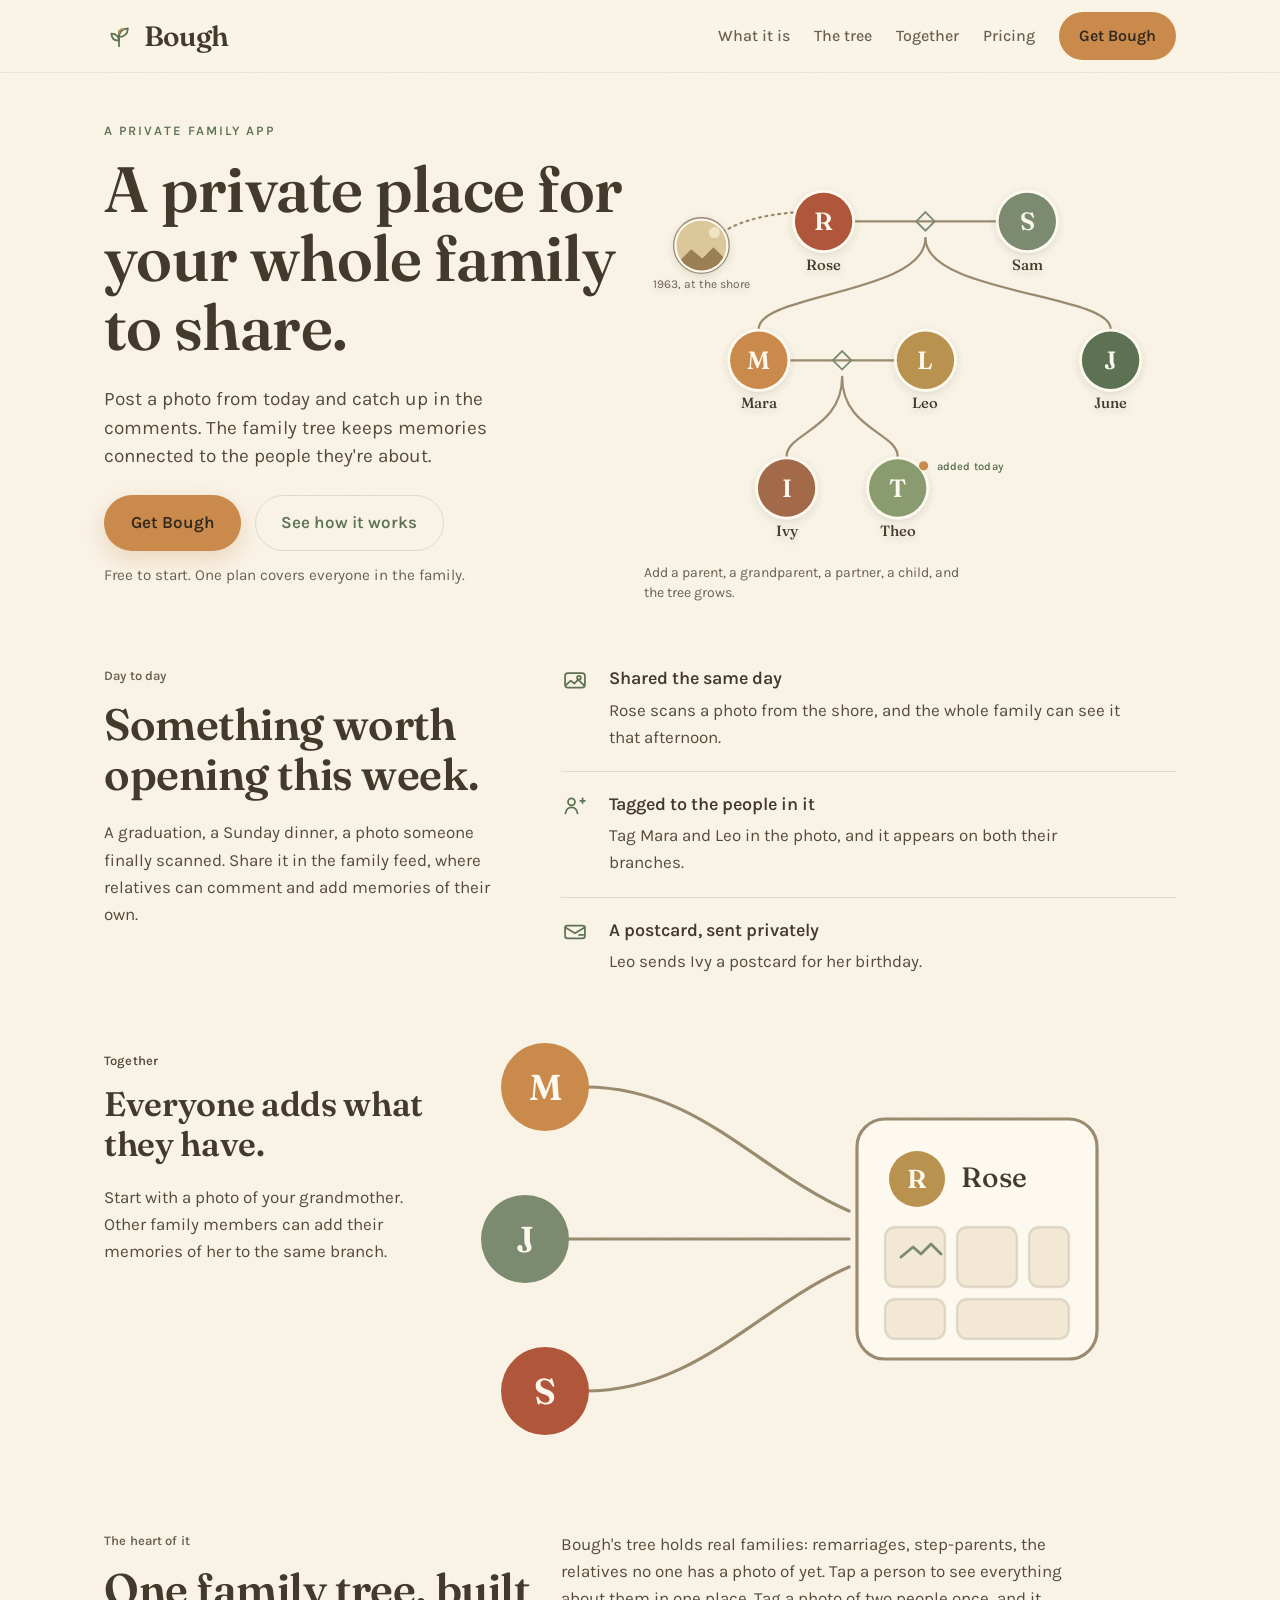
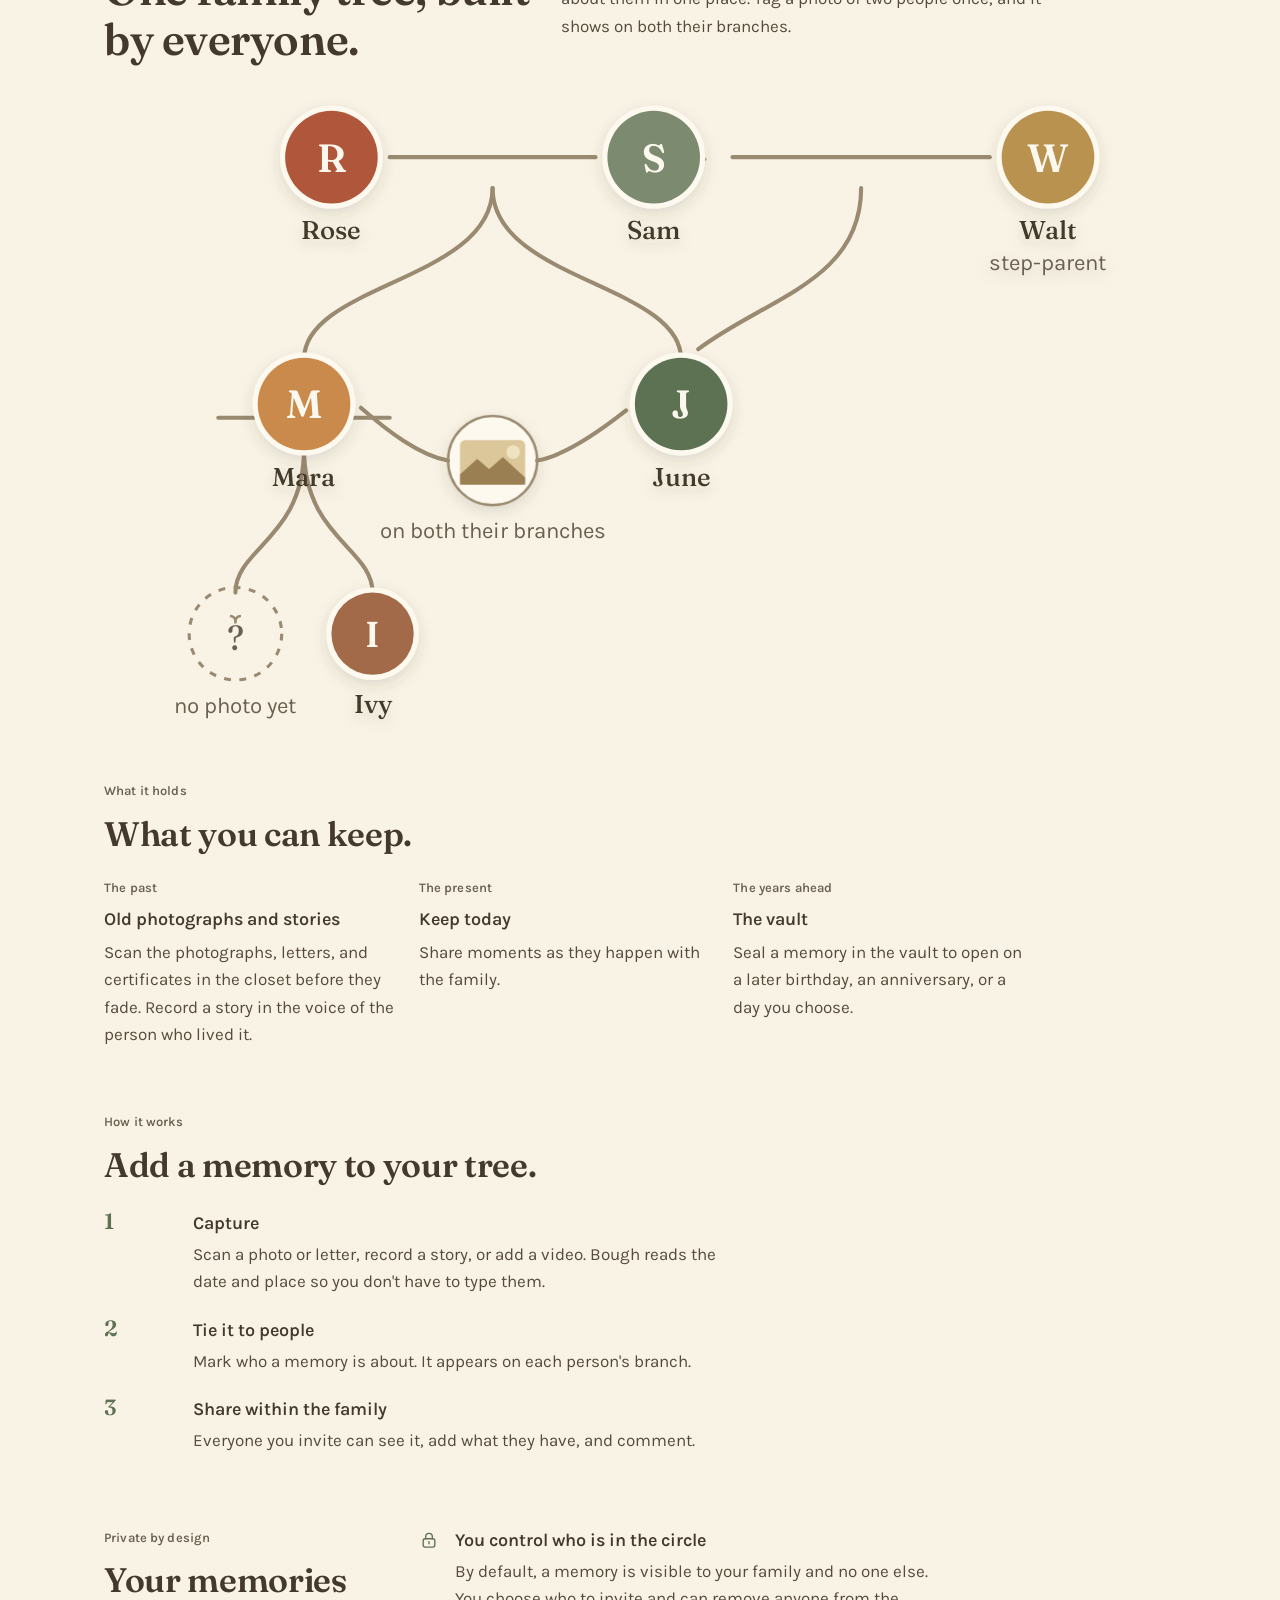
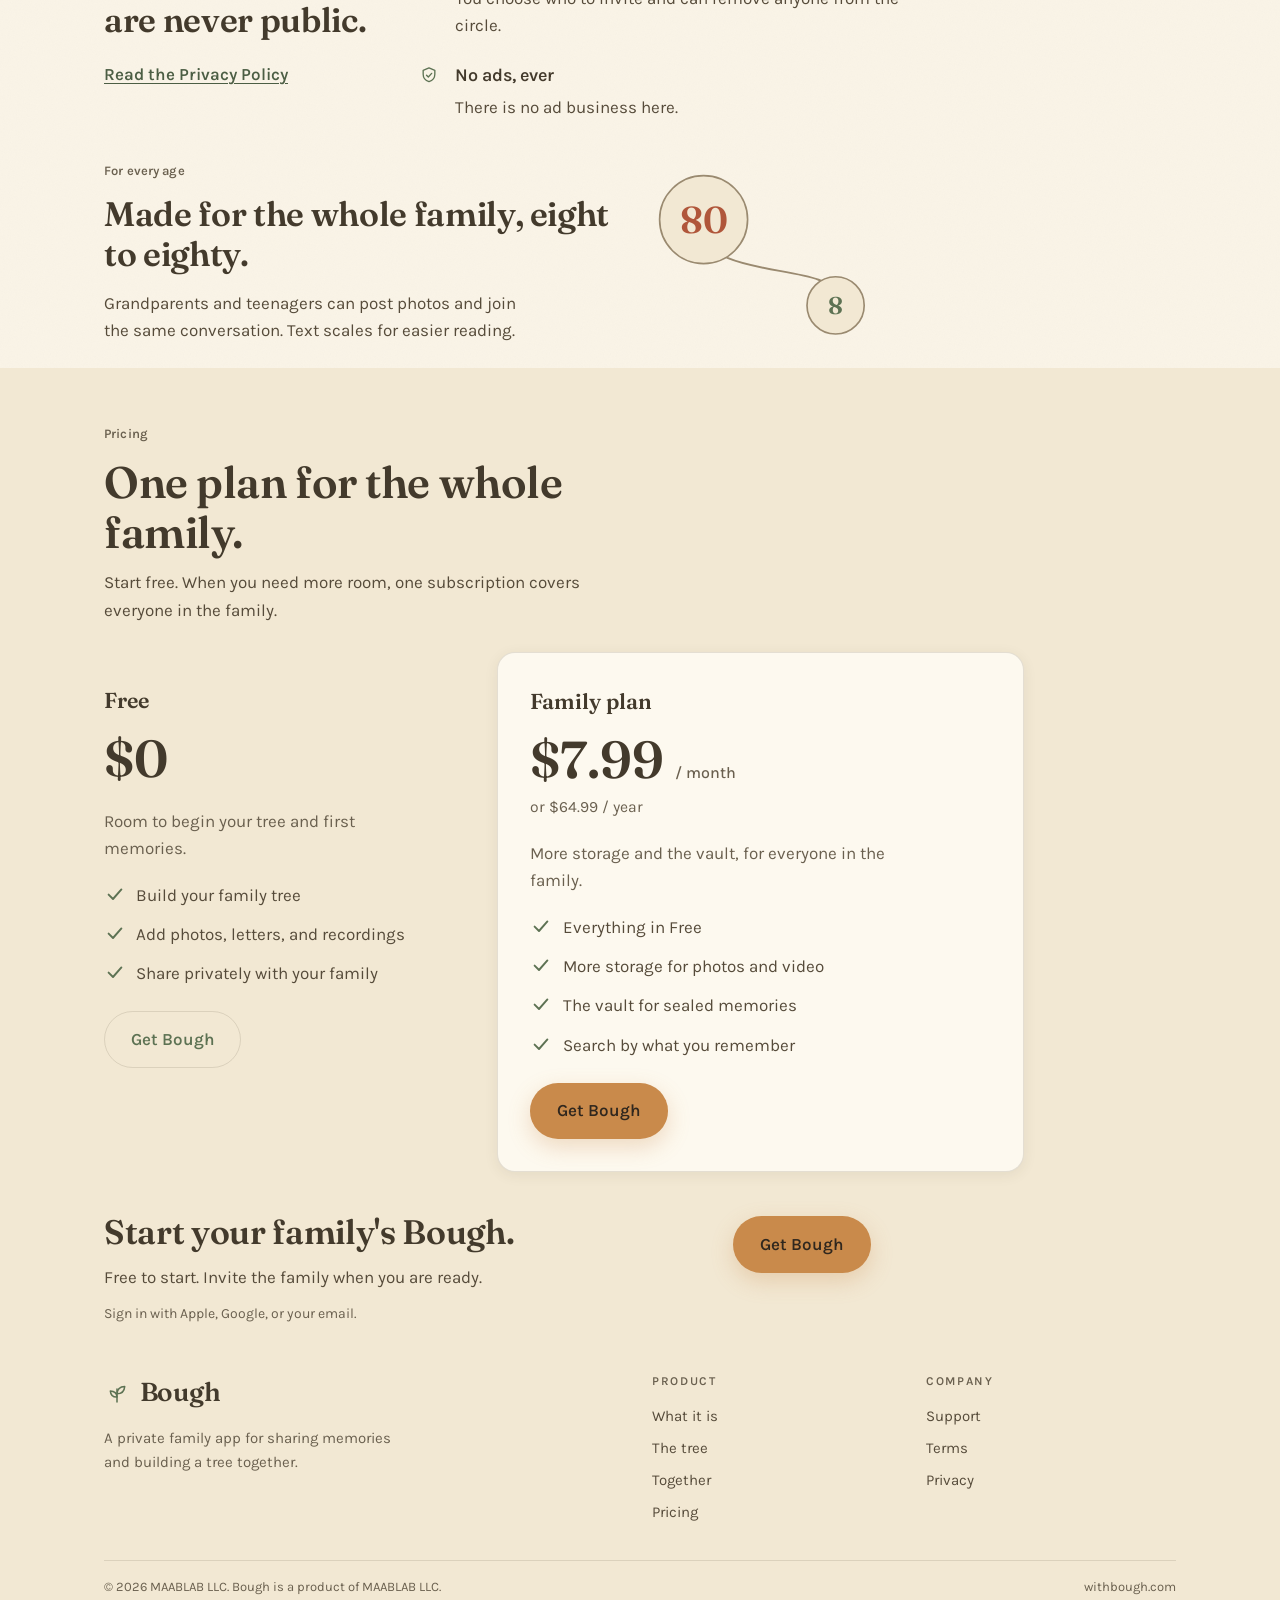
==== commit f9a62c47: "feat: density + composition pass, 12-col regrid (sc-2639) Mirror of the marketing-site regrid: real " ====
--- a/index.html
+++ b/index.html
@@ -36,7 +36,7 @@
           <a href="#together">Together</a>
           <a href="#pricing">Pricing</a>
         </div>
-        <a class="btn btn-primary" href="https://apps.apple.com/app/id6780286740" target="_blank" rel="noopener" style="min-height:44px;padding:0.6rem 1.2rem;font-size:1rem">Get Bough</a>
+        <a class="btn btn-primary" href="https://apps.apple.com/app/id6780286740" target="_blank" rel="noopener">Get Bough</a>
       </nav>
     </div>
   </header>
@@ -44,112 +44,114 @@
   <main id="main">
 
     <!-- 5.1 hero — the living family space -->
-    <section class="hero wrap">
-      <div class="hero-inner">
-        <div class="hero-copy">
-          <p class="eyebrow">A private family app</p>
-          <h1>A private place for your whole family to share.</h1>
-          <p class="lead">Post a photo from today and catch up in the comments. The family tree keeps memories connected to the people they're about.</p>
-          <div class="hero-actions">
-            <a class="btn btn-primary" href="https://apps.apple.com/app/id6780286740" target="_blank" rel="noopener">Get Bough</a>
-            <a class="btn btn-quiet" href="#how">See how it works</a>
-          </div>
-          <p class="hero-note">Free to start. One plan covers everyone in the family.</p>
-        </div>
-
-        <div class="tree-stage" role="img" aria-label="A living family tree. Rose and Sam at the top, with a shared photo from 1963 at the shore. Their children Mara and June below. Mara and Leo together, with their children Ivy and Theo. A memory was added to Theo's branch today.">
-          <svg viewBox="0 0 760 470" xmlns="http://www.w3.org/2000/svg">
-            <defs>
-              <filter id="warm" x="-40%" y="-40%" width="180%" height="180%">
-                <feDropShadow dx="0" dy="3" stdDeviation="4" flood-color="#433a2c" flood-opacity="0.14"/>
-              </filter>
-              <clipPath id="photoClip"><circle cx="118" cy="118" r="27"/></clipPath>
-            </defs>
-
-            <!-- branches -->
-            <path class="branch" style="--len:170; --d:0.1s" d="M282 92 H438"/>
-            <path class="branch" style="--len:280; --d:0.5s" d="M360 110 C360 170 180 170 180 208"/>
-            <path class="branch" style="--len:280; --d:0.5s" d="M360 110 C360 170 560 170 560 208"/>
-            <path class="branch" style="--len:130; --d:1.0s" d="M212 242 H328"/>
-            <path class="branch" style="--len:180; --d:1.3s" d="M270 260 C270 316 210 320 210 346"/>
-            <path class="branch" style="--len:180; --d:1.3s" d="M270 260 C270 316 330 320 330 346"/>
-            <!-- thin connector from Rose to the shared photo -->
-            <path class="branch" style="--len:120; --d:1.6s" d="M224 82 C180 84 150 96 138 106" stroke-dasharray="2 5" stroke-width="1.6"/>
-
-            <!-- marriage knots -->
-            <g class="person" style="--pd:0.35s">
-              <path d="M360 82 L370 92 L360 102 L350 92 Z" fill="none" stroke="#7c8b6f" stroke-width="2"/>
-            </g>
-            <g class="person" style="--pd:0.95s">
-              <path d="M270 232 L280 242 L270 252 L260 242 Z" fill="none" stroke="#7c8b6f" stroke-width="2"/>
-            </g>
-
-            <!-- shared photo moment, tagged to Rose -->
-            <g class="life" style="--pd:2s" filter="url(#warm)">
-              <circle cx="118" cy="118" r="30" fill="var(--disc-rim)"/>
-              <g clip-path="url(#photoClip)">
-                <rect x="91" y="91" width="54" height="54" fill="#dcc79a"/>
-                <path d="M91 138 l16-16 12 10 12-12 14 14 v20 h-54 z" fill="#9a7f52"/>
-                <circle cx="132" cy="104" r="6" fill="#efe3c2"/>
-              </g>
-              <circle cx="118" cy="118" r="30" fill="none" stroke="var(--line)" stroke-width="1.4"/>
-              <text x="118" y="164" class="life-cap" text-anchor="middle">1963, at the shore</text>
-            </g>
-
-            <!-- people -->
-            <g class="person" style="--pd:0.5s" filter="url(#warm)">
-              <circle cx="250" cy="92" r="34" fill="var(--disc-rim)"/>
-              <circle cx="250" cy="92" r="31" fill="#b0563a"/>
-              <text x="250" y="92" fill="#fcf8ee" font-family="Fraunces, Georgia, serif" font-weight="600" font-size="27" text-anchor="middle" dominant-baseline="central">R</text>
-              <text x="250" y="144" fill="var(--ink)" font-family="Fraunces, Georgia, serif" font-weight="500" font-size="16" text-anchor="middle">Rose</text>
-            </g>
-            <g class="person" style="--pd:0.5s" filter="url(#warm)">
-              <circle cx="470" cy="92" r="34" fill="var(--disc-rim)"/>
-              <circle cx="470" cy="92" r="31" fill="#7c8b6f"/>
-              <text x="470" y="92" fill="#fcf8ee" font-family="Fraunces, Georgia, serif" font-weight="600" font-size="27" text-anchor="middle" dominant-baseline="central">S</text>
-              <text x="470" y="144" fill="var(--ink)" font-family="Fraunces, Georgia, serif" font-weight="500" font-size="16" text-anchor="middle">Sam</text>
-            </g>
-
-            <g class="person" style="--pd:1.0s" filter="url(#warm)">
-              <circle cx="180" cy="242" r="34" fill="var(--disc-rim)"/>
-              <circle cx="180" cy="242" r="31" fill="#c98a4b"/>
-              <text x="180" y="242" fill="#fcf8ee" font-family="Fraunces, Georgia, serif" font-weight="600" font-size="27" text-anchor="middle" dominant-baseline="central">M</text>
-              <text x="180" y="294" fill="var(--ink)" font-family="Fraunces, Georgia, serif" font-weight="500" font-size="16" text-anchor="middle">Mara</text>
-            </g>
-            <g class="person" style="--pd:1.0s" filter="url(#warm)">
-              <circle cx="360" cy="242" r="34" fill="var(--disc-rim)"/>
-              <circle cx="360" cy="242" r="31" fill="#b9924f"/>
-              <text x="360" y="242" fill="#fcf8ee" font-family="Fraunces, Georgia, serif" font-weight="600" font-size="27" text-anchor="middle" dominant-baseline="central">L</text>
-              <text x="360" y="294" fill="var(--ink)" font-family="Fraunces, Georgia, serif" font-weight="500" font-size="16" text-anchor="middle">Leo</text>
-            </g>
-            <g class="person" style="--pd:1.0s" filter="url(#warm)">
-              <circle cx="560" cy="242" r="34" fill="var(--disc-rim)"/>
-              <circle cx="560" cy="242" r="31" fill="#5d7253"/>
-              <text x="560" y="242" fill="#fcf8ee" font-family="Fraunces, Georgia, serif" font-weight="600" font-size="27" text-anchor="middle" dominant-baseline="central">J</text>
-              <text x="560" y="294" fill="var(--ink)" font-family="Fraunces, Georgia, serif" font-weight="500" font-size="16" text-anchor="middle">June</text>
-            </g>
-
-            <g class="person" style="--pd:1.6s" filter="url(#warm)">
-              <circle cx="210" cy="380" r="34" fill="var(--disc-rim)"/>
-              <circle cx="210" cy="380" r="31" fill="#a26a4a"/>
-              <text x="210" y="380" fill="#fcf8ee" font-family="Fraunces, Georgia, serif" font-weight="600" font-size="27" text-anchor="middle" dominant-baseline="central">I</text>
-              <text x="210" y="432" fill="var(--ink)" font-family="Fraunces, Georgia, serif" font-weight="500" font-size="16" text-anchor="middle">Ivy</text>
-            </g>
-            <g class="person" style="--pd:1.6s" filter="url(#warm)">
-              <circle cx="330" cy="380" r="34" fill="var(--disc-rim)"/>
-              <circle cx="330" cy="380" r="31" fill="#8a9b6f"/>
-              <text x="330" y="380" fill="#fcf8ee" font-family="Fraunces, Georgia, serif" font-weight="600" font-size="27" text-anchor="middle" dominant-baseline="central">T</text>
-              <text x="330" y="432" fill="var(--ink)" font-family="Fraunces, Georgia, serif" font-weight="500" font-size="16" text-anchor="middle">Theo</text>
-            </g>
-
-            <!-- added today marker on Theo's living node -->
-            <g class="life" style="--pd:2.2s">
-              <circle class="pulse" cx="358" cy="356" r="5" fill="var(--amber)"/>
-              <circle cx="358" cy="356" r="4" fill="var(--amber)"/>
-              <text x="372" y="360" class="life-mark">added today</text>
-            </g>
-          </svg>
-          <p class="tree-caption">Add a parent, a grandparent, a partner, a child, and the tree grows.</p>
+    <section class="hero">
+      <div class="wrap">
+        <div class="hero-inner g12">
+          <div class="hero-copy">
+            <p class="eyebrow">A private family app</p>
+            <h1 class="t-l1">A private place for your whole family to share.</h1>
+            <p class="lead">Post a photo from today and catch up in the comments. The family tree keeps memories connected to the people they're about.</p>
+            <div class="hero-actions">
+              <a class="btn btn-primary" href="https://apps.apple.com/app/id6780286740" target="_blank" rel="noopener">Get Bough</a>
+              <a class="btn btn-quiet" href="#how">See how it works</a>
+            </div>
+            <p class="hero-note">Free to start. One plan covers everyone in the family.</p>
+          </div>
+
+          <div class="tree-stage" role="img" aria-label="A living family tree. Rose and Sam at the top, with a shared photo from 1963 at the shore. Their children Mara and June below. Mara and Leo together, with their children Ivy and Theo. A memory was added to Theo's branch today.">
+            <svg viewBox="56 44 566 404" xmlns="http://www.w3.org/2000/svg">
+              <defs>
+                <filter id="warm" x="-40%" y="-40%" width="180%" height="180%">
+                  <feDropShadow dx="0" dy="3" stdDeviation="4" flood-color="#433a2c" flood-opacity="0.14"/>
+                </filter>
+                <clipPath id="photoClip"><circle cx="118" cy="118" r="27"/></clipPath>
+              </defs>
+
+              <!-- branches -->
+              <path class="branch" style="--len:170; --d:0.1s" d="M282 92 H438"/>
+              <path class="branch" style="--len:280; --d:0.5s" d="M360 110 C360 170 180 170 180 208"/>
+              <path class="branch" style="--len:280; --d:0.5s" d="M360 110 C360 170 560 170 560 208"/>
+              <path class="branch" style="--len:130; --d:1.0s" d="M212 242 H328"/>
+              <path class="branch" style="--len:180; --d:1.3s" d="M270 260 C270 316 210 320 210 346"/>
+              <path class="branch" style="--len:180; --d:1.3s" d="M270 260 C270 316 330 320 330 346"/>
+              <!-- thin connector from Rose to the shared photo -->
+              <path class="branch" style="--len:120; --d:1.6s" d="M224 82 C180 84 150 96 138 106" stroke-dasharray="2 5" stroke-width="1.6"/>
+
+              <!-- marriage knots -->
+              <g class="person" style="--pd:0.35s">
+                <path d="M360 82 L370 92 L360 102 L350 92 Z" fill="none" stroke="#7c8b6f" stroke-width="2"/>
+              </g>
+              <g class="person" style="--pd:0.95s">
+                <path d="M270 232 L280 242 L270 252 L260 242 Z" fill="none" stroke="#7c8b6f" stroke-width="2"/>
+              </g>
+
+              <!-- shared photo moment, tagged to Rose -->
+              <g class="life" style="--pd:2s" filter="url(#warm)">
+                <circle cx="118" cy="118" r="30" fill="var(--disc-rim)"/>
+                <g clip-path="url(#photoClip)">
+                  <rect x="91" y="91" width="54" height="54" fill="#dcc79a"/>
+                  <path d="M91 138 l16-16 12 10 12-12 14 14 v20 h-54 z" fill="#9a7f52"/>
+                  <circle cx="132" cy="104" r="6" fill="#efe3c2"/>
+                </g>
+                <circle cx="118" cy="118" r="30" fill="none" stroke="var(--line)" stroke-width="1.4"/>
+                <text x="118" y="164" class="life-cap" text-anchor="middle">1963, at the shore</text>
+              </g>
+
+              <!-- people -->
+              <g class="person" style="--pd:0.5s" filter="url(#warm)">
+                <circle cx="250" cy="92" r="34" fill="var(--disc-rim)"/>
+                <circle cx="250" cy="92" r="31" fill="#b0563a"/>
+                <text x="250" y="92" fill="#fcf8ee" font-family="Fraunces, Georgia, serif" font-weight="600" font-size="27" text-anchor="middle" dominant-baseline="central">R</text>
+                <text x="250" y="144" fill="var(--ink)" font-family="Fraunces, Georgia, serif" font-weight="500" font-size="16" text-anchor="middle">Rose</text>
+              </g>
+              <g class="person" style="--pd:0.5s" filter="url(#warm)">
+                <circle cx="470" cy="92" r="34" fill="var(--disc-rim)"/>
+                <circle cx="470" cy="92" r="31" fill="#7c8b6f"/>
+                <text x="470" y="92" fill="#fcf8ee" font-family="Fraunces, Georgia, serif" font-weight="600" font-size="27" text-anchor="middle" dominant-baseline="central">S</text>
+                <text x="470" y="144" fill="var(--ink)" font-family="Fraunces, Georgia, serif" font-weight="500" font-size="16" text-anchor="middle">Sam</text>
+              </g>
+
+              <g class="person" style="--pd:1.0s" filter="url(#warm)">
+                <circle cx="180" cy="242" r="34" fill="var(--disc-rim)"/>
+                <circle cx="180" cy="242" r="31" fill="#c98a4b"/>
+                <text x="180" y="242" fill="#fcf8ee" font-family="Fraunces, Georgia, serif" font-weight="600" font-size="27" text-anchor="middle" dominant-baseline="central">M</text>
+                <text x="180" y="294" fill="var(--ink)" font-family="Fraunces, Georgia, serif" font-weight="500" font-size="16" text-anchor="middle">Mara</text>
+              </g>
+              <g class="person" style="--pd:1.0s" filter="url(#warm)">
+                <circle cx="360" cy="242" r="34" fill="var(--disc-rim)"/>
+                <circle cx="360" cy="242" r="31" fill="#b9924f"/>
+                <text x="360" y="242" fill="#fcf8ee" font-family="Fraunces, Georgia, serif" font-weight="600" font-size="27" text-anchor="middle" dominant-baseline="central">L</text>
+                <text x="360" y="294" fill="var(--ink)" font-family="Fraunces, Georgia, serif" font-weight="500" font-size="16" text-anchor="middle">Leo</text>
+              </g>
+              <g class="person" style="--pd:1.0s" filter="url(#warm)">
+                <circle cx="560" cy="242" r="34" fill="var(--disc-rim)"/>
+                <circle cx="560" cy="242" r="31" fill="#5d7253"/>
+                <text x="560" y="242" fill="#fcf8ee" font-family="Fraunces, Georgia, serif" font-weight="600" font-size="27" text-anchor="middle" dominant-baseline="central">J</text>
+                <text x="560" y="294" fill="var(--ink)" font-family="Fraunces, Georgia, serif" font-weight="500" font-size="16" text-anchor="middle">June</text>
+              </g>
+
+              <g class="person" style="--pd:1.6s" filter="url(#warm)">
+                <circle cx="210" cy="380" r="34" fill="var(--disc-rim)"/>
+                <circle cx="210" cy="380" r="31" fill="#a26a4a"/>
+                <text x="210" y="380" fill="#fcf8ee" font-family="Fraunces, Georgia, serif" font-weight="600" font-size="27" text-anchor="middle" dominant-baseline="central">I</text>
+                <text x="210" y="432" fill="var(--ink)" font-family="Fraunces, Georgia, serif" font-weight="500" font-size="16" text-anchor="middle">Ivy</text>
+              </g>
+              <g class="person" style="--pd:1.6s" filter="url(#warm)">
+                <circle cx="330" cy="380" r="34" fill="var(--disc-rim)"/>
+                <circle cx="330" cy="380" r="31" fill="#8a9b6f"/>
+                <text x="330" y="380" fill="#fcf8ee" font-family="Fraunces, Georgia, serif" font-weight="600" font-size="27" text-anchor="middle" dominant-baseline="central">T</text>
+                <text x="330" y="432" fill="var(--ink)" font-family="Fraunces, Georgia, serif" font-weight="500" font-size="16" text-anchor="middle">Theo</text>
+              </g>
+
+              <!-- added today marker on Theo's living node -->
+              <g class="life" style="--pd:2.2s">
+                <circle class="pulse" cx="358" cy="356" r="5" fill="var(--amber)"/>
+                <circle cx="358" cy="356" r="4" fill="var(--amber)"/>
+                <text x="372" y="360" class="life-mark">added today</text>
+              </g>
+            </svg>
+            <p class="tree-caption">Add a parent, a grandparent, a partner, a child, and the tree grows.</p>
+          </div>
         </div>
       </div>
     </section>
@@ -157,10 +159,10 @@
     <!-- 5.2 the everyday, together -->
     <section class="everyday section" id="what">
       <div class="wrap">
-        <div class="everyday-grid">
+        <div class="everyday-grid g12">
           <div class="section-head">
             <p class="kicker">Day to day</p>
-            <h2>Something worth opening this week.</h2>
+            <h2 class="t-l2">Something worth opening this week.</h2>
             <p class="lead">A graduation, a Sunday dinner, a photo someone finally scanned. Share it in the family feed, where relatives can comment and add memories of their own.</p>
           </div>
           <div class="vignettes">
@@ -171,7 +173,7 @@
                 <circle cx="15.4" cy="10" r="1.6"/>
               </svg>
               <div>
-                <h3>Shared the same day</h3>
+                <h3 class="f-title">Shared the same day</h3>
                 <p>Rose scans a photo from the shore, and the whole family can see it that afternoon.</p>
               </div>
             </div>
@@ -183,7 +185,7 @@
                 <path d="M18.5 5.5 v4"/>
               </svg>
               <div>
-                <h3>Tagged to the people in it</h3>
+                <h3 class="f-title">Tagged to the people in it</h3>
                 <p>Tag Mara and Leo in the photo, and it appears on both their branches.</p>
               </div>
             </div>
@@ -194,7 +196,7 @@
                 <path d="M15.5 14.5 h3.5"/>
               </svg>
               <div>
-                <h3>A postcard, sent privately</h3>
+                <h3 class="f-title">A postcard, sent privately</h3>
                 <p>Leo sends Ivy a postcard for her birthday.</p>
               </div>
             </div>
@@ -204,40 +206,42 @@
     </section>
 
     <!-- 5.3 made together -->
-    <section class="section wrap" id="together">
-      <div class="split">
-        <div class="split-copy">
-          <p class="kicker">Together</p>
-          <h2>Everyone adds what they have.</h2>
-          <p>Start with a photo of your grandmother. Other family members can add their memories of her to the same branch.</p>
-        </div>
-        <div class="split-visual" aria-hidden="true">
-          <svg viewBox="0 0 340 260" xmlns="http://www.w3.org/2000/svg">
-            <!-- three relatives feeding into one person's page -->
-            <g fill="none" stroke="var(--line)" stroke-width="1.6" stroke-linecap="round">
-              <path d="M64 54 C120 54 150 96 196 116"/>
-              <path d="M52 130 C120 130 150 130 196 130"/>
-              <path d="M64 206 C120 206 150 164 196 144"/>
-            </g>
-            <g font-family="Fraunces, serif" font-weight="600" font-size="18" text-anchor="middle">
-              <circle cx="44" cy="54" r="22" fill="#c98a4b"/><text x="44" y="54" fill="#fcf8ee" dominant-baseline="central">M</text>
-              <circle cx="34" cy="130" r="22" fill="#7c8b6f"/><text x="34" y="130" fill="#fcf8ee" dominant-baseline="central">J</text>
-              <circle cx="44" cy="206" r="22" fill="#b0563a"/><text x="44" y="206" fill="#fcf8ee" dominant-baseline="central">S</text>
-            </g>
-            <!-- the person's page filling with contributions -->
-            <rect x="200" y="70" width="120" height="120" rx="14" fill="var(--surface)" stroke="var(--line)" stroke-width="1.6"/>
-            <circle cx="230" cy="100" r="14" fill="#b9924f"/>
-            <text x="230" y="100" fill="#fcf8ee" font-family="Fraunces, serif" font-weight="600" font-size="13" text-anchor="middle" dominant-baseline="central">R</text>
-            <text x="252" y="104" fill="var(--ink)" font-family="Fraunces, serif" font-weight="500" font-size="14">Rose</text>
-            <g fill="var(--surface-alt)" stroke="var(--hairline)" stroke-width="1.2">
-              <rect x="214" y="124" width="30" height="30" rx="5"/>
-              <rect x="250" y="124" width="30" height="30" rx="5"/>
-              <rect x="286" y="124" width="20" height="30" rx="5"/>
-              <rect x="214" y="160" width="30" height="20" rx="5"/>
-              <rect x="250" y="160" width="56" height="20" rx="5"/>
-            </g>
-            <path d="M222 139 l6-5 4 3.5 5-5 5 5" fill="none" stroke="var(--sage)" stroke-width="1.4" stroke-linecap="round" stroke-linejoin="round"/>
-          </svg>
+    <section class="section" id="together">
+      <div class="wrap">
+        <div class="split g12">
+          <div class="split-copy">
+            <p class="kicker">Together</p>
+            <h2 class="t-l3">Everyone adds what they have.</h2>
+            <p>Start with a photo of your grandmother. Other family members can add their memories of her to the same branch.</p>
+          </div>
+          <div class="split-visual" aria-hidden="true">
+            <svg viewBox="6 26 320 210" xmlns="http://www.w3.org/2000/svg">
+              <!-- three relatives feeding into one person's page -->
+              <g fill="none" stroke="var(--line)" stroke-width="1.6" stroke-linecap="round">
+                <path d="M64 54 C120 54 150 96 196 116"/>
+                <path d="M52 130 C120 130 150 130 196 130"/>
+                <path d="M64 206 C120 206 150 164 196 144"/>
+              </g>
+              <g font-family="Fraunces, serif" font-weight="600" font-size="18" text-anchor="middle">
+                <circle cx="44" cy="54" r="22" fill="#c98a4b"/><text x="44" y="54" fill="#fcf8ee" dominant-baseline="central">M</text>
+                <circle cx="34" cy="130" r="22" fill="#7c8b6f"/><text x="34" y="130" fill="#fcf8ee" dominant-baseline="central">J</text>
+                <circle cx="44" cy="206" r="22" fill="#b0563a"/><text x="44" y="206" fill="#fcf8ee" dominant-baseline="central">S</text>
+              </g>
+              <!-- the person's page filling with contributions -->
+              <rect x="200" y="70" width="120" height="120" rx="14" fill="var(--surface)" stroke="var(--line)" stroke-width="1.6"/>
+              <circle cx="230" cy="100" r="14" fill="#b9924f"/>
+              <text x="230" y="100" fill="#fcf8ee" font-family="Fraunces, serif" font-weight="600" font-size="13" text-anchor="middle" dominant-baseline="central">R</text>
+              <text x="252" y="104" fill="var(--ink)" font-family="Fraunces, serif" font-weight="500" font-size="14">Rose</text>
+              <g fill="var(--surface-alt)" stroke="var(--hairline)" stroke-width="1.2">
+                <rect x="214" y="124" width="30" height="30" rx="5"/>
+                <rect x="250" y="124" width="30" height="30" rx="5"/>
+                <rect x="286" y="124" width="20" height="30" rx="5"/>
+                <rect x="214" y="160" width="30" height="20" rx="5"/>
+                <rect x="250" y="160" width="56" height="20" rx="5"/>
+              </g>
+              <path d="M222 139 l6-5 4 3.5 5-5 5 5" fill="none" stroke="var(--sage)" stroke-width="1.4" stroke-linecap="round" stroke-linejoin="round"/>
+            </svg>
+          </div>
         </div>
       </div>
     </section>
@@ -245,14 +249,16 @@
     <!-- 5.4 the tree -->
     <section class="tree-feature section" id="tree">
       <div class="wrap">
-        <div class="section-head">
-          <p class="kicker">The heart of it</p>
-          <h2>One family tree, built by everyone.</h2>
-          <p class="lead">Bough's tree holds real families: remarriages, step-parents, the relatives no one has a photo of yet. Tap a person to see everything about them in one place. Tag a photo of two people once, and it shows on both their branches.</p>
+        <div class="tree-intro g12">
+          <div class="s5">
+            <p class="kicker">The heart of it</p>
+            <h2 class="t-l2">One family tree, built by everyone.</h2>
+          </div>
+          <p class="lead s7">Bough's tree holds real families: remarriages, step-parents, the relatives no one has a photo of yet. Tap a person to see everything about them in one place. Tag a photo of two people once, and it shows on both their branches.</p>
         </div>
 
         <div class="tree-reveal" role="img" aria-label="A larger family tree showing a remarriage, a step-parent, a relative with no photo yet, and one photo tagged to two siblings so it appears on both their branches.">
-          <svg viewBox="0 0 820 420" xmlns="http://www.w3.org/2000/svg">
+          <svg viewBox="116 40 560 374" xmlns="http://www.w3.org/2000/svg">
             <defs>
               <filter id="warm2" x="-40%" y="-40%" width="180%" height="180%">
                 <feDropShadow dx="0" dy="3" stdDeviation="4" flood-color="#433a2c" flood-opacity="0.14"/>
@@ -303,7 +309,7 @@
               <circle cx="634" cy="78" r="30" fill="var(--disc-rim)"/><circle cx="634" cy="78" r="27" fill="#b9924f"/>
               <text x="634" y="78" fill="#fcf8ee" font-family="Fraunces, serif" font-weight="600" font-size="23" text-anchor="middle" dominant-baseline="central">W</text>
               <text x="634" y="126" fill="var(--ink)" font-family="Fraunces, serif" font-weight="500" font-size="15" text-anchor="middle">Walt</text>
-              <text x="634" y="144" fill="var(--muted)" font-family="Karla, sans-serif" font-size="12" text-anchor="middle">step-parent</text>
+              <text x="634" y="144" fill="var(--muted)" font-family="Karla, sans-serif" font-size="13" text-anchor="middle">step-parent</text>
             </g>
 
             <g class="rperson" style="--pd:1.0s" filter="url(#warm2)">
@@ -337,109 +343,119 @@
     <!-- 5.5 deep ground: past, present, future -->
     <section class="statement section" id="deep">
       <div class="wrap">
-        <p class="kicker">What it holds</p>
-        <p class="big">What you can keep.</p>
-        <div class="threads">
-          <div class="thread">
-            <span class="tag">The past</span>
-            <h3>Old photographs and stories</h3>
-            <p>Scan the photographs, letters, and certificates in the closet before they fade. Record a story in the voice of the person who lived it.</p>
-          </div>
-          <div class="thread">
-            <span class="tag">The present</span>
-            <h3>Keep today</h3>
-            <p>Share moments as they happen with the family.</p>
-          </div>
-          <div class="thread">
-            <span class="tag">The years ahead</span>
-            <h3>The vault</h3>
-            <p>Seal a memory in the vault to open on a later birthday, an anniversary, or a day you choose.</p>
+        <div class="narrow-920">
+          <p class="kicker">What it holds</p>
+          <h2 class="t-l3">What you can keep.</h2>
+          <div class="threads g12">
+            <div class="thread">
+              <span class="tag">The past</span>
+              <h3 class="f-title">Old photographs and stories</h3>
+              <p>Scan the photographs, letters, and certificates in the closet before they fade. Record a story in the voice of the person who lived it.</p>
+            </div>
+            <div class="thread">
+              <span class="tag">The present</span>
+              <h3 class="f-title">Keep today</h3>
+              <p>Share moments as they happen with the family.</p>
+            </div>
+            <div class="thread">
+              <span class="tag">The years ahead</span>
+              <h3 class="f-title">The vault</h3>
+              <p>Seal a memory in the vault to open on a later birthday, an anniversary, or a day you choose.</p>
+            </div>
           </div>
         </div>
       </div>
     </section>
 
     <!-- 5.6 how it works -->
-    <section class="section wrap" id="how">
-      <div class="howto-inner">
-        <div class="section-head">
-          <p class="kicker">How it works</p>
-          <h2>Add a memory to your tree.</h2>
-        </div>
-        <ol class="steps">
-          <li class="step-item">
-            <span class="step-n" aria-hidden="true">1</span>
-            <div>
-              <h3>Capture</h3>
-              <p>Scan a photo or letter, record a story, or add a video. Bough reads the date and place so you don't have to type them.</p>
-            </div>
-          </li>
-          <li class="step-item">
-            <span class="step-n" aria-hidden="true">2</span>
-            <div>
-              <h3>Tie it to people</h3>
-              <p>Mark who a memory is about. It appears on each person's branch.</p>
-            </div>
-          </li>
-          <li class="step-item">
-            <span class="step-n" aria-hidden="true">3</span>
-            <div>
-              <h3>Share within the family</h3>
-              <p>Everyone you invite can see it, add what they have, and comment.</p>
-            </div>
-          </li>
-        </ol>
+    <section class="section" id="how">
+      <div class="wrap">
+        <div class="narrow-800">
+          <div class="howto-head">
+            <p class="kicker">How it works</p>
+            <h2 class="t-l3">Add a memory to your tree.</h2>
+          </div>
+          <ol class="steps">
+            <li class="step-item">
+              <span class="step-n" aria-hidden="true">1</span>
+              <div>
+                <h3 class="f-title">Capture</h3>
+                <p>Scan a photo or letter, record a story, or add a video. Bough reads the date and place so you don't have to type them.</p>
+              </div>
+            </li>
+            <li class="step-item">
+              <span class="step-n" aria-hidden="true">2</span>
+              <div>
+                <h3 class="f-title">Tie it to people</h3>
+                <p>Mark who a memory is about. It appears on each person's branch.</p>
+              </div>
+            </li>
+            <li class="step-item">
+              <span class="step-n" aria-hidden="true">3</span>
+              <div>
+                <h3 class="f-title">Share within the family</h3>
+                <p>Everyone you invite can see it, add what they have, and comment.</p>
+              </div>
+            </li>
+          </ol>
+        </div>
       </div>
     </section>
 
     <!-- 5.7 privacy + trust -->
     <section class="trust section" id="privacy">
       <div class="wrap">
-        <p class="kicker">Private by design</p>
-        <h2>Your memories are never public.</h2>
-        <div class="trust-grid">
-          <div class="trust-line">
-            <svg viewBox="0 0 24 24" fill="none" stroke="currentColor" stroke-width="1.6" stroke-linecap="round" stroke-linejoin="round" aria-hidden="true">
-              <rect x="5" y="10.5" width="14" height="10" rx="2.4"/>
-              <path d="M8 10.5V8a4 4 0 0 1 8 0v2.5"/>
-              <path d="M12 14v2.5"/>
+        <div class="narrow-920 g12">
+          <div class="trust-head">
+            <p class="kicker">Private by design</p>
+            <h2 class="t-l3">Your memories are never public.</h2>
+            <p class="trust-policy"><a class="inline-link" href="privacy/">Read the Privacy Policy</a></p>
+          </div>
+          <div class="trust-list">
+            <div class="trust-line">
+              <svg viewBox="0 0 24 24" fill="none" stroke="currentColor" stroke-width="1.6" stroke-linecap="round" stroke-linejoin="round" aria-hidden="true">
+                <rect x="5" y="10.5" width="14" height="10" rx="2.4"/>
+                <path d="M8 10.5V8a4 4 0 0 1 8 0v2.5"/>
+                <path d="M12 14v2.5"/>
+              </svg>
+              <div>
+                <h3 class="f-title">You control who is in the circle</h3>
+                <p>By default, a memory is visible to your family and no one else. You choose who to invite and can remove anyone from the circle.</p>
+              </div>
+            </div>
+            <div class="trust-line">
+              <svg viewBox="0 0 24 24" fill="none" stroke="currentColor" stroke-width="1.6" stroke-linecap="round" stroke-linejoin="round" aria-hidden="true">
+                <path d="M12 3.5 5 6.4v4.6c0 4.4 3 7.6 7 9 4-1.4 7-4.6 7-9V6.4z"/>
+                <path d="M9 12.2l2.2 2.2 4-4.4"/>
+              </svg>
+              <div>
+                <h3 class="f-title">No ads, ever</h3>
+                <p>There is no ad business here.</p>
+              </div>
+            </div>
+          </div>
+        </div>
+      </div>
+    </section>
+
+    <!-- 5.8 anyone can use it -->
+    <section class="anyone section">
+      <div class="wrap">
+        <div class="narrow-800 anyone-inner g12">
+          <div class="anyone-copy">
+            <p class="kicker">For every age</p>
+            <h2 class="t-l3">Made for the whole family, eight to eighty.</h2>
+            <p class="anyone-body">Grandparents and teenagers can post photos and join the same conversation. Text scales for easier reading.</p>
+          </div>
+          <div class="anyone-visual" aria-hidden="true">
+            <svg viewBox="24 16 200 158" xmlns="http://www.w3.org/2000/svg">
+              <path d="M70 70 C70 118 190 100 190 132" fill="none" stroke="var(--line)" stroke-width="1.8" stroke-linecap="round"/>
+              <circle cx="70" cy="62" r="40" fill="var(--surface-alt)" stroke="var(--line)" stroke-width="1.5"/>
+              <text x="70" y="62" fill="var(--terracotta)" font-family="Fraunces, serif" font-weight="600" font-size="34" text-anchor="middle" dominant-baseline="central">80</text>
+              <circle cx="190" cy="140" r="26" fill="var(--surface-alt)" stroke="var(--line)" stroke-width="1.5"/>
+              <text x="190" y="140" fill="var(--sage-deep)" font-family="Fraunces, serif" font-weight="600" font-size="22" text-anchor="middle" dominant-baseline="central">8</text>
             </svg>
-            <div>
-              <h3>You control who is in the circle</h3>
-              <p>By default, a memory is visible to your family and no one else. You choose who to invite and can remove anyone from the circle.</p>
-            </div>
-          </div>
-          <div class="trust-line">
-            <svg viewBox="0 0 24 24" fill="none" stroke="currentColor" stroke-width="1.6" stroke-linecap="round" stroke-linejoin="round" aria-hidden="true">
-              <path d="M12 3.5 5 6.4v4.6c0 4.4 3 7.6 7 9 4-1.4 7-4.6 7-9V6.4z"/>
-              <path d="M9 12.2l2.2 2.2 4-4.4"/>
-            </svg>
-            <div>
-              <h3>No ads, ever</h3>
-              <p>There is no ad business here.</p>
-            </div>
-          </div>
-        </div>
-        <p style="margin-top:2rem"><a class="inline-link" href="privacy/">Read the Privacy Policy</a></p>
-      </div>
-    </section>
-
-    <!-- 5.8 anyone can use it -->
-    <section class="anyone section wrap">
-      <div class="anyone-inner">
-        <div>
-          <p class="kicker">For every age</p>
-          <h2>Made for the whole family, eight to eighty.</h2>
-          <p>Grandparents and teenagers can post photos and join the same conversation. Text scales for easier reading.</p>
-        </div>
-        <div class="anyone-visual" aria-hidden="true">
-          <svg viewBox="0 0 260 200" xmlns="http://www.w3.org/2000/svg">
-            <path d="M70 70 C70 118 190 100 190 132" fill="none" stroke="var(--line)" stroke-width="1.8" stroke-linecap="round"/>
-            <circle cx="70" cy="62" r="40" fill="var(--surface-alt)" stroke="var(--line)" stroke-width="1.5"/>
-            <text x="70" y="62" fill="var(--terracotta)" font-family="Fraunces, serif" font-weight="600" font-size="34" text-anchor="middle" dominant-baseline="central">80</text>
-            <circle cx="190" cy="140" r="26" fill="var(--surface-alt)" stroke="var(--line)" stroke-width="1.5"/>
-            <text x="190" y="140" fill="var(--sage-deep)" font-family="Fraunces, serif" font-weight="600" font-size="22" text-anchor="middle" dominant-baseline="central">8</text>
-          </svg>
+          </div>
         </div>
       </div>
     </section>
@@ -449,35 +465,39 @@
     <!-- 5.9 pricing -->
     <section class="pricing section" id="pricing">
       <div class="wrap">
-        <p class="kicker">Pricing</p>
-        <h2>One plan for the whole family.</h2>
-        <p class="lead">Start free. When you need more room, one subscription covers everyone in the family.</p>
-
-        <div class="price-grid">
-          <div class="plan">
-            <p class="plan-name">Free</p>
-            <p class="plan-sub">Room to begin your tree and first memories.</p>
-            <div class="price">$0</div>
-            <ul>
-              <li><svg viewBox="0 0 22 22" fill="none" stroke="currentColor" stroke-width="1.9" stroke-linecap="round" stroke-linejoin="round" aria-hidden="true"><path d="M4.6 11.6 9 16l8.4-9.6"/></svg>Build your family tree</li>
-              <li><svg viewBox="0 0 22 22" fill="none" stroke="currentColor" stroke-width="1.9" stroke-linecap="round" stroke-linejoin="round" aria-hidden="true"><path d="M4.6 11.6 9 16l8.4-9.6"/></svg>Add photos, letters, and recordings</li>
-              <li><svg viewBox="0 0 22 22" fill="none" stroke="currentColor" stroke-width="1.9" stroke-linecap="round" stroke-linejoin="round" aria-hidden="true"><path d="M4.6 11.6 9 16l8.4-9.6"/></svg>Share privately with your family</li>
-            </ul>
-            <a class="btn btn-quiet" href="https://apps.apple.com/app/id6780286740" target="_blank" rel="noopener">Get Bough</a>
-          </div>
-
-          <div class="plan featured">
-            <p class="plan-name">Family plan</p>
-            <p class="plan-sub">More storage and the vault, for everyone in the family.</p>
-            <div class="price">$7.99 <span>/ month</span></div>
-            <p class="price-alt">or $64.99 / year</p>
-            <ul>
-              <li><svg viewBox="0 0 22 22" fill="none" stroke="currentColor" stroke-width="1.9" stroke-linecap="round" stroke-linejoin="round" aria-hidden="true"><path d="M4.6 11.6 9 16l8.4-9.6"/></svg>Everything in Free</li>
-              <li><svg viewBox="0 0 22 22" fill="none" stroke="currentColor" stroke-width="1.9" stroke-linecap="round" stroke-linejoin="round" aria-hidden="true"><path d="M4.6 11.6 9 16l8.4-9.6"/></svg>More storage for photos and video</li>
-              <li><svg viewBox="0 0 22 22" fill="none" stroke="currentColor" stroke-width="1.9" stroke-linecap="round" stroke-linejoin="round" aria-hidden="true"><path d="M4.6 11.6 9 16l8.4-9.6"/></svg>The vault for sealed memories</li>
-              <li><svg viewBox="0 0 22 22" fill="none" stroke="currentColor" stroke-width="1.9" stroke-linecap="round" stroke-linejoin="round" aria-hidden="true"><path d="M4.6 11.6 9 16l8.4-9.6"/></svg>Search by what you remember</li>
-            </ul>
-            <a class="btn btn-primary" href="https://apps.apple.com/app/id6780286740" target="_blank" rel="noopener">Get Bough</a>
+        <div class="narrow-920">
+          <div class="price-intro">
+            <p class="kicker">Pricing</p>
+            <h2 class="t-l2">One plan for the whole family.</h2>
+            <p class="lead">Start free. When you need more room, one subscription covers everyone in the family.</p>
+          </div>
+
+          <div class="price-grid g12">
+            <div class="plan free">
+              <p class="plan-name">Free</p>
+              <div class="price">$0</div>
+              <p class="plan-sub">Room to begin your tree and first memories.</p>
+              <ul>
+                <li><svg viewBox="0 0 22 22" fill="none" stroke="currentColor" stroke-width="1.9" stroke-linecap="round" stroke-linejoin="round" aria-hidden="true"><path d="M4.6 11.6 9 16l8.4-9.6"/></svg>Build your family tree</li>
+                <li><svg viewBox="0 0 22 22" fill="none" stroke="currentColor" stroke-width="1.9" stroke-linecap="round" stroke-linejoin="round" aria-hidden="true"><path d="M4.6 11.6 9 16l8.4-9.6"/></svg>Add photos, letters, and recordings</li>
+                <li><svg viewBox="0 0 22 22" fill="none" stroke="currentColor" stroke-width="1.9" stroke-linecap="round" stroke-linejoin="round" aria-hidden="true"><path d="M4.6 11.6 9 16l8.4-9.6"/></svg>Share privately with your family</li>
+              </ul>
+              <a class="btn btn-quiet" href="https://apps.apple.com/app/id6780286740" target="_blank" rel="noopener">Get Bough</a>
+            </div>
+
+            <div class="plan featured">
+              <p class="plan-name">Family plan</p>
+              <div class="price">$7.99 <span>/ month</span></div>
+              <p class="price-alt">or $64.99 / year</p>
+              <p class="plan-sub">More storage and the vault, for everyone in the family.</p>
+              <ul>
+                <li><svg viewBox="0 0 22 22" fill="none" stroke="currentColor" stroke-width="1.9" stroke-linecap="round" stroke-linejoin="round" aria-hidden="true"><path d="M4.6 11.6 9 16l8.4-9.6"/></svg>Everything in Free</li>
+                <li><svg viewBox="0 0 22 22" fill="none" stroke="currentColor" stroke-width="1.9" stroke-linecap="round" stroke-linejoin="round" aria-hidden="true"><path d="M4.6 11.6 9 16l8.4-9.6"/></svg>More storage for photos and video</li>
+                <li><svg viewBox="0 0 22 22" fill="none" stroke="currentColor" stroke-width="1.9" stroke-linecap="round" stroke-linejoin="round" aria-hidden="true"><path d="M4.6 11.6 9 16l8.4-9.6"/></svg>The vault for sealed memories</li>
+                <li><svg viewBox="0 0 22 22" fill="none" stroke="currentColor" stroke-width="1.9" stroke-linecap="round" stroke-linejoin="round" aria-hidden="true"><path d="M4.6 11.6 9 16l8.4-9.6"/></svg>Search by what you remember</li>
+              </ul>
+              <a class="btn btn-primary" href="https://apps.apple.com/app/id6780286740" target="_blank" rel="noopener">Get Bough</a>
+            </div>
           </div>
         </div>
       </div>
@@ -485,14 +505,16 @@
 
     <!-- 5.10 closing -->
     <section class="closing section">
-      <div class="wrap closing-inner">
-        <div>
-          <h2>Start your family's Bough.</h2>
-          <p>Free to start. Invite the family when you are ready.</p>
-        </div>
-        <div class="closing-cta">
-          <a class="btn btn-primary" href="https://apps.apple.com/app/id6780286740" target="_blank" rel="noopener">Get Bough</a>
-          <p class="hero-note">Sign in with Apple, Google, or your email.</p>
+      <div class="wrap">
+        <div class="narrow-920 closing-inner g12">
+          <div class="closing-text">
+            <h2 class="t-l3">Start your family's Bough.</h2>
+            <p class="closing-support">Free to start. Invite the family when you are ready.</p>
+            <p class="closing-signin">Sign in with Apple, Google, or your email.</p>
+          </div>
+          <div class="closing-cta">
+            <a class="btn btn-primary" href="https://apps.apple.com/app/id6780286740" target="_blank" rel="noopener">Get Bough</a>
+          </div>
         </div>
       </div>
     </section>
@@ -503,7 +525,7 @@
 
   <footer class="site-footer">
     <div class="wrap">
-      <div class="footer-grid">
+      <div class="footer-grid g12">
         <div class="footer-brand">
           <a class="brand" href="./" aria-label="Bough home">
             <svg width="26" height="26" viewBox="0 0 32 32" fill="none" stroke="currentColor" stroke-width="1.9" stroke-linecap="round" stroke-linejoin="round" style="color: var(--sage-deep)" aria-hidden="true">
@@ -511,24 +533,22 @@
               <path d="M16 17c.3-5.6 3.8-8.8 9.5-9-.4 5.7-3.9 9-9.5 9z"/>
               <path d="M16 21c-.3-4.5-3.2-7.3-8.2-7.5.4 5 3.6 7.7 8.2 7.5z"/>
             </svg>
-            <span class="wordmark" style="font-size:1.3rem">Bough</span>
+            <span class="wordmark">Bough</span>
           </a>
           <p>A private family app for sharing memories and building a tree together.</p>
         </div>
-        <div class="footer-links">
-          <div class="footer-col">
-            <h4>Product</h4>
-            <a href="#what">What it is</a>
-            <a href="#tree">The tree</a>
-            <a href="#together">Together</a>
-            <a href="#pricing">Pricing</a>
-          </div>
-          <div class="footer-col">
-            <h4>Company</h4>
-            <a href="support/">Support</a>
-            <a href="terms/">Terms</a>
-            <a href="privacy/">Privacy</a>
-          </div>
+        <div class="footer-col">
+          <h4>Product</h4>
+          <a href="#what">What it is</a>
+          <a href="#tree">The tree</a>
+          <a href="#together">Together</a>
+          <a href="#pricing">Pricing</a>
+        </div>
+        <div class="footer-col">
+          <h4>Company</h4>
+          <a href="support/">Support</a>
+          <a href="terms/">Terms</a>
+          <a href="privacy/">Privacy</a>
         </div>
       </div>
       <div class="footer-legal">
--- a/styles.css
+++ b/styles.css
@@ -4,6 +4,11 @@
   Fraunces + Karla type pairing (DESIGN.md §3). One light "paper" theme for
   everyone: paper is the single continuous page background, surface/surface-alt
   are reserved for real objects (pricing card, the ending field).
+
+  Layout: a real 12-column grid. The main container is 1120px; narrower
+  sections use a max-width container that sits LEFT within that 1120 zone.
+  Spacing is set per section (top/bottom padding); adjacent sections' paddings
+  add, so they stay small. No section min-heights, no page-wrapper row-gap.
 */
 
 /* ----------------------------------------------------------------- tokens */
@@ -40,18 +45,10 @@
 
   --maxw: 1120px;
   --readw: 44rem;
-  --gutter: clamp(1.25rem, 5vw, 3rem);
+  --gutter: 24px;          /* 12-col gutter + min outer gutter (desktop) */
   --radius-sm: 12px;
   --radius-md: 18px;
   --radius-lg: 24px;
-
-  /* relationship-based vertical gaps (gap BEFORE a section); ~40% smaller on mobile */
-  --gap-xs: clamp(1.5rem, 3.5vw, 2.5rem);    /* ~40px — within a movement */
-  --gap-sm: clamp(1.75rem, 4vw, 3rem);       /* ~48px */
-  --gap-md: clamp(2rem, 4.5vw, 3.5rem);      /* ~56px */
-  --gap-lg: clamp(2.75rem, 5.5vw, 4.5rem);   /* ~72px */
-  --gap-xl: clamp(3.5rem, 7vw, 6rem);        /* ~96px — a new topic */
-  --gap-xxl: clamp(3.75rem, 7.5vw, 6.5rem);  /* ~104px — a new movement */
 
   color-scheme: only light;
 }
@@ -72,7 +69,7 @@
   background-image: url("data:image/svg+xml,%3Csvg xmlns='http://www.w3.org/2000/svg' width='140' height='140'%3E%3Cfilter id='n'%3E%3CfeTurbulence type='fractalNoise' baseFrequency='0.85' numOctaves='2' stitchTiles='stitch'/%3E%3CfeColorMatrix type='saturate' values='0'/%3E%3C/filter%3E%3Crect width='140' height='140' filter='url(%23n)' opacity='0.035'/%3E%3C/svg%3E");
   color: var(--ink);
   font-family: var(--sans);
-  font-size: 1.0625rem;      /* 17px — comfortable for a broad age range */
+  font-size: 17px;           /* comfortable for a broad age range */
   line-height: 1.6;
   -webkit-font-smoothing: antialiased;
   text-rendering: optimizeLegibility;
@@ -102,45 +99,91 @@
 
 p { margin: 0; }
 
+/* ------------------------------------------------- container + 12-col grid */
 .wrap {
   width: 100%;
   max-width: var(--maxw);
   margin-inline: auto;
   padding-inline: var(--gutter);
 }
-
-/* neutralize the old uniform rhythm; each section sets its own gap-before */
+/* narrower sections: capped width, left-aligned inside the 1120 zone */
+.narrow-920 { max-width: 920px; }
+.narrow-800 { max-width: 800px; }
+
+.g12 {
+  display: grid;
+  grid-template-columns: repeat(12, minmax(0, 1fr));
+  column-gap: var(--gutter);
+  row-gap: 0;
+  align-items: start;          /* top-align columns; no dead center */
+}
+.s1  { grid-column: span 1; }
+.s3  { grid-column: span 3; }
+.s4  { grid-column: span 4; }
+.s5  { grid-column: span 5; }
+.s6  { grid-column: span 6; }
+.s7  { grid-column: span 7; }
+.s8  { grid-column: span 8; }
+.s11 { grid-column: span 11; }
+.s12 { grid-column: span 12; }
+
+@media (max-width: 1023px) {
+  .wrap { padding-inline: 20px; }
+  .g12 { grid-template-columns: 1fr; row-gap: 24px; }
+  .g12 > * { grid-column: auto; }
+}
+
 .section { padding-block: 0; }
 
-/* HERO eyebrow — the one pronounced small-caps label (DESIGN §3) */
+/* ------------------------------------------------- type levels (visual) */
+/* weight 600 comes from h1,h2,h3. Levels are the three visual sizes. */
+.t-l1 { font-size: 42px; line-height: 1.10; }
+.t-l2 { font-size: 32px; line-height: 1.18; }
+.t-l3 { font-size: 28px; line-height: 1.20; }
+@media (min-width: 1024px) {
+  .t-l1 { font-size: 56px; line-height: 1.08; }
+  .t-l2 { font-size: 44px; line-height: 1.14; }
+  .t-l3 { font-size: 34px; line-height: 1.18; }
+}
+@media (min-width: 1200px) {
+  .t-l1 { font-size: 64px; line-height: 1.08; }
+}
+
+/* eyebrows: 13px, 12px below */
 .eyebrow {
   font-family: var(--sans);
   font-weight: 600;
-  font-size: 0.75rem;
+  font-size: 13px;
   letter-spacing: 0.16em;
   text-transform: uppercase;
   color: var(--sage-deep);
-  margin: 0 0 1rem;
-}
-
-/* quiet section label used everywhere after the hero */
+  margin: 0 0 12px;
+}
 .kicker {
   font-family: var(--sans);
   font-weight: 600;
-  font-size: 0.8125rem;      /* ~13px */
+  font-size: 13px;
   letter-spacing: 0.01em;
   color: var(--muted);
-  margin: 0 0 0.6rem;
+  margin: 0 0 12px;
 }
 
 .lead {
-  font-size: clamp(1.125rem, 2.4vw, 1.375rem);
-  line-height: 1.5;
+  font-size: 17px;
+  line-height: 1.6;
   color: var(--ink-caption);
-  max-width: 34rem;
-}
-
+}
 .muted { color: var(--muted); }
+
+/* feature / step / thread / trust titles — Karla 18px */
+.f-title {
+  font-family: var(--sans);
+  font-weight: 600;
+  font-size: 18px;
+  line-height: 1.35;
+  letter-spacing: 0;
+  color: var(--ink);
+}
 
 /* --------------------------------------------------------------- buttons */
 .btn {
@@ -190,13 +233,15 @@
   padding-top: env(safe-area-inset-top, 0px);
 }
 .site-header .wrap {
-  display: flex;
+  display: grid;
+  grid-template-columns: repeat(12, minmax(0, 1fr));
+  column-gap: var(--gutter);
   align-items: center;
-  justify-content: space-between;
-  gap: 1rem;
-  min-height: 64px;
+  min-height: 48px;
+  padding-block: 12px;
 }
 .brand {
+  grid-column: span 4;
   display: inline-flex;
   align-items: center;
   gap: 0.6rem;
@@ -207,75 +252,92 @@
 .brand .wordmark {
   font-family: var(--serif);
   font-weight: 600;
-  font-size: 1.5rem;
   letter-spacing: -0.01em;
 }
+.site-header .wordmark { font-size: 28px; }
 .nav {
+  grid-column: span 8;
+  justify-self: end;
   display: flex;
   align-items: center;
-  gap: clamp(1rem, 2.5vw, 2rem);
+  gap: 24px;
 }
 .nav-links {
   display: flex;
-  gap: clamp(1rem, 2.5vw, 1.75rem);
+  gap: 24px;
 }
 .nav-links a {
   color: var(--muted);
   text-decoration: none;
   font-weight: 500;
-  font-size: 1rem;
+  font-size: 16px;
 }
 .nav-links a:hover { color: var(--ink); }
+/* header CTA: compact, no glow */
+.site-header .btn-primary { box-shadow: none; }
+.site-header .btn {
+  min-height: 48px;
+  padding: 0 1.2rem;
+  font-size: 16px;
+}
+@media (max-width: 1023px) {
+  .site-header .wrap { min-height: 40px; }
+  .site-header .wordmark { font-size: 26px; }
+  .site-header .btn { min-height: 40px; }
+}
 @media (max-width: 720px) {
   .nav-links { display: none; }
 }
 
 /* --------------------------------------------------------------- hero */
-.hero { padding-top: clamp(2.5rem, 6vw, 4.5rem); padding-bottom: 0; }
-.hero h1 {
-  font-size: clamp(2.5rem, 6vw, 4.75rem);
-  line-height: 1.08;
-  max-width: 16ch;
-}
-.hero .lead { margin-top: 1.5rem; }
+.hero { padding: 48px 0 24px; }
+.hero-inner { align-items: start; }
+.hero-copy { grid-column: span 6; }
+.hero h1 { max-width: 16ch; }
+.hero .lead {
+  margin-top: 24px;
+  max-width: 42ch;
+  font-size: 17px;
+  line-height: 1.6;
+}
 .hero-actions {
-  margin-top: 2.25rem;
+  margin-top: 24px;
   display: flex;
   flex-wrap: wrap;
   gap: 0.85rem;
   align-items: center;
 }
 .hero-note {
-  margin-top: 1.1rem;
+  margin-top: 12px;
   font-size: 0.95rem;
   color: var(--muted);
 }
 
-/* hero — editorial: narrow copy column beside a wider living tree */
-.hero-inner {
-  display: grid;
-  gap: clamp(2rem, 5vw, 3.75rem);
-  align-items: center;
-}
-@media (min-width: 940px) {
-  .hero-inner { grid-template-columns: minmax(0, 0.82fr) minmax(0, 1.18fr); }
-}
-
 /* the hand-drawn family tree sits directly on the paper (no card) */
 .tree-stage {
-  margin-top: clamp(2rem, 5vw, 3rem);
+  grid-column: span 6;
+  margin-top: 56px;          /* its top sits 56px below the hero grid top */
+  margin-left: -8px;
+  max-width: 540px;
+  width: 100%;
   overflow: visible;
-}
-@media (min-width: 940px) {
-  .hero-inner .tree-stage { margin-top: 0; }
 }
 .tree-stage svg { width: 100%; height: auto; display: block; }
 .tree-caption {
-  margin: 1.25rem auto 0;
-  text-align: center;
-  max-width: 40rem;
+  margin: 12px 0 0;
+  max-width: 42ch;
   color: var(--muted);
-  font-size: 0.95rem;
+  font-size: 14px;
+  line-height: 1.4;
+}
+
+@media (min-width: 1024px) {
+  .hero .lead { font-size: 19px; line-height: 1.5; }
+}
+@media (max-width: 1023px) {
+  .hero { padding: 28px 0 16px; }
+  .hero-inner { row-gap: 28px; }
+  .tree-stage { margin: 0; max-width: 420px; }
 }
 
 /* hero tree is static (the reveal tree is the single drawing moment) */
@@ -287,285 +349,56 @@
 }
 .person { transform-box: fill-box; transform-origin: center; }
 
-/* --------------------------------------------------------------- statement */
-.statement .big {
-  font-family: var(--serif);
-  font-weight: 500;
-  font-size: clamp(1.8rem, 4vw, 2.7rem);
-  line-height: 1.18;
-  letter-spacing: -0.01em;
-  max-width: 24ch;
-}
-.statement .big em {
-  font-style: italic;
-  color: var(--terracotta);
-}
-.threads {
-  margin-top: clamp(2rem, 4.5vw, 3rem);
-  display: grid;
-  grid-template-columns: repeat(3, 1fr);
-  gap: clamp(1.25rem, 3vw, 2.25rem);
-}
-.thread .tag {
-  font-family: var(--sans);
-  font-weight: 600;
-  font-size: 0.8125rem;
-  letter-spacing: 0.01em;
-  color: var(--muted);
-  display: block;
-  margin-bottom: 0.55rem;
-}
-.thread h3 {
-  font-family: var(--sans);
-  font-weight: 700;
-  font-size: 1.1875rem;
-  line-height: 1.3;
-  letter-spacing: 0;
-  margin-bottom: 0.4rem;
-}
-.thread p { color: var(--ink-caption); font-size: 1rem; }
-@media (max-width: 720px) {
-  .threads { grid-template-columns: 1fr; gap: 1.75rem; }
-}
-
-/* --------------------------------------------------------------- how it works */
-.howto-inner {
-  display: grid;
-  gap: clamp(1.75rem, 4vw, 3rem);
-  align-items: start;
-}
-@media (min-width: 820px) {
-  .howto-inner { grid-template-columns: minmax(0, 0.78fr) minmax(0, 1.22fr); gap: 1.5rem; }
-}
-.steps {
-  list-style: none;
-  margin: 0;
-  padding: 0;
+/* --------------------------------------- 5.2 day to day (.everyday) */
+.everyday { padding: 40px 0 24px; }
+.everyday-grid { align-items: start; }
+.everyday .section-head { grid-column: span 5; }
+.everyday .section-head h2 { max-width: 19ch; }
+.everyday .section-head .lead { margin-top: 20px; max-width: 40ch; }
+.vignettes {
+  grid-column: span 7;
   display: flex;
   flex-direction: column;
-  gap: clamp(1.1rem, 2.5vw, 1.6rem);
-}
-.step-item {
-  display: grid;
-  grid-template-columns: auto 1fr;
-  gap: 1rem;
-  align-items: baseline;
-}
-.step-n {
-  font-family: var(--serif);
-  font-weight: 600;
-  font-size: 1.35rem;
-  color: var(--sage-deep);
-  line-height: 1;
-  font-variant-numeric: tabular-nums;
-  min-width: 1.4ch;
-}
-.step-item h3 {
-  font-family: var(--sans);
-  font-weight: 700;
-  font-size: 1.1875rem;
-  line-height: 1.3;
-  letter-spacing: 0;
-  margin-bottom: 0.25rem;
-}
-.step-item p { color: var(--ink-caption); font-size: 1rem; }
-
-/* --------------------------------------------------------------- pricing */
-.price-grid {
-  margin-top: clamp(2rem, 5vw, 3rem);
-  display: grid;
-  grid-template-columns: minmax(0, 0.72fr) minmax(0, 1fr);
-  gap: clamp(1.5rem, 3.5vw, 2.75rem);
-  align-items: start;
-}
-.plan { display: flex; flex-direction: column; }
-/* Free — an unfilled column on the ending field */
-.plan .plan-name { font-family: var(--serif); font-weight: 600; font-size: 1.45rem; margin-bottom: 0.25rem; }
-.plan .plan-sub { color: var(--muted); font-size: 0.98rem; margin-bottom: 1.4rem; }
-.plan .price {
-  font-family: var(--serif);
-  font-weight: 600;
-  font-size: clamp(2.2rem, 5vw, 2.9rem);
-  color: var(--ink);
-  line-height: 1;
-}
-.plan .price span { font-family: var(--sans); font-size: 1rem; font-weight: 500; color: var(--muted); }
-.plan .price-alt { color: var(--muted); font-size: 0.98rem; margin-top: 0.5rem; }
-.plan ul {
-  list-style: none;
-  margin: 1.6rem 0 0;
-  padding: 0;
-  display: flex;
-  flex-direction: column;
-  gap: 0.75rem;
-}
-.plan li {
-  display: flex;
-  gap: 0.65rem;
-  align-items: flex-start;
-  font-size: 1rem;
-  color: var(--ink-caption);
-}
-.plan li svg { flex: none; width: 22px; height: 22px; color: var(--sage-deep); margin-top: 1px; }
-.plan .btn { margin-top: 1.8rem; align-self: flex-start; }
-/* Family — the featured object: a surface card lifted off the ending field */
-.plan.featured {
-  background: var(--surface);
-  border: 1px solid var(--hairline);
-  border-radius: var(--radius-lg);
-  padding: clamp(1.75rem, 3.5vw, 2.75rem);
-  box-shadow: var(--shadow-card);
-}
-@media (max-width: 780px) {
-  .price-grid { grid-template-columns: 1fr; gap: 1.75rem; }
-}
-
-/* --------------------------------------------------------------- the ending field */
-.ending {
-  background: var(--surface-alt);
-  padding-top: var(--gap-xl);      /* For every age -> Pricing: a real pause into the tonal shift */
-}
-
-/* --------------------------------------------------------------- footer */
-.site-footer {
-  background: var(--surface-alt);
-  padding-top: clamp(2.75rem, 5vw, 3.75rem);
-  padding-bottom: calc(clamp(2.5rem, 5vw, 3.5rem) + env(safe-area-inset-bottom, 0px));
-}
-.footer-grid {
-  display: flex;
-  flex-wrap: wrap;
-  gap: 2rem 3rem;
-  justify-content: space-between;
-  align-items: flex-start;
-}
-.footer-brand { max-width: 26rem; }
-.footer-brand p { color: var(--muted); font-size: 0.98rem; margin-top: 0.9rem; }
-.footer-links {
-  display: flex;
-  flex-wrap: wrap;
-  gap: 2rem 3rem;
-}
-.footer-col h4 {
-  font-family: var(--sans);
-  font-weight: 600;
-  font-size: 0.75rem;
-  letter-spacing: 0.14em;
-  text-transform: uppercase;
-  color: var(--muted);
-  margin: 0 0 0.9rem;
-}
-.footer-col a {
-  display: block;
-  color: var(--ink-caption);
-  text-decoration: none;
-  font-size: 1rem;
-  margin-bottom: 0.55rem;
-}
-.footer-col a:hover { color: var(--terracotta); }
-.footer-legal {
-  margin-top: 2.5rem;
-  padding-top: 1.5rem;
-  border-top: 1px solid var(--hairline);   /* kept: it organizes the legal line */
-  color: var(--muted);
-  font-size: 0.9rem;
-  display: flex;
-  flex-wrap: wrap;
-  gap: 0.5rem 1.5rem;
-  justify-content: space-between;
-}
-
-/* --------------------------------------- life moments on the hero tree */
-.life { transform-box: fill-box; transform-origin: center; }
-.life-cap {
-  font-family: var(--sans);
-  font-size: 13px;
-  fill: var(--muted);
-}
-.life-mark { font-family: var(--sans); font-weight: 600; font-size: 12px; letter-spacing: 0.02em; fill: var(--sage-deep); }
-/* the amber "added today" dot pulses gently; the mark stays visible at rest */
-.pulse { transform-box: fill-box; transform-origin: center; }
-@media (prefers-reduced-motion: no-preference) {
-  .pulse { animation: pulse 2.6s ease-in-out 1s infinite; }
-  @keyframes pulse {
-    0%, 100% { opacity: 0.85; transform: scale(1); }
-    50% { opacity: 0.35; transform: scale(1.7); }
-  }
-}
-
-/* --------------------------------------- section headings */
-.section-head { max-width: 46rem; }
-.section-head h2 {           /* supporting role by default */
-  font-size: clamp(1.6rem, 3.2vw, 2.25rem);
-  line-height: 1.2;
-  max-width: 20ch;
-}
-.section-head .lead { margin-top: 1.1rem; }
-/* major role — the two headings that carry a movement */
-.everyday .section-head h2,
-.tree-feature .section-head h2 {
-  font-size: clamp(2rem, 4.5vw, 3.1rem);
-  line-height: 1.14;
-  max-width: 16ch;
-}
-
-/* --------------------------------------- 5.2 the everyday, together */
-.everyday-grid {
-  margin-top: clamp(2rem, 4.5vw, 3rem);
-  display: grid;
-  gap: clamp(2rem, 5vw, 3.5rem);
-  align-items: start;
-}
-@media (min-width: 880px) {
-  .everyday-grid { grid-template-columns: minmax(0, 0.9fr) minmax(0, 1.1fr); }
-}
-.vignettes { display: flex; flex-direction: column; gap: 0; }
+}
 .vignette {
   display: grid;
-  grid-template-columns: auto 1fr;
-  gap: 1.1rem;
+  grid-template-columns: 32px 1fr;
+  gap: 16px;
   align-items: start;
-  padding: 1.4rem 0;
-  border-top: 1px solid var(--hairline);   /* kept: organizes the vignette strip */
-}
-.vignette:last-child { border-bottom: 1px solid var(--hairline); }
-.vignette .v-ico {
-  width: 40px; height: 40px;
-  color: var(--sage-deep);
-  flex: none;
-}
-.vignette h3 {
-  font-family: var(--sans);
-  font-weight: 700;
-  font-size: 1.1875rem;
-  line-height: 1.3;
-  letter-spacing: 0;
-  margin-bottom: 0.25rem;
-}
-.vignette p { color: var(--ink-caption); font-size: 1rem; }
-.vignette .v-who { color: var(--terracotta); font-style: italic; }
-
-/* --------------------------------------- 5.3 made together (split) */
-.split {
-  display: grid;
-  gap: clamp(2rem, 5vw, 3.5rem);
-  align-items: center;
-}
-@media (min-width: 880px) {
-  .split { grid-template-columns: minmax(0, 0.85fr) minmax(0, 1.15fr); }
-}
-.split-visual { overflow: visible; }
-.split-visual svg { width: 100%; height: auto; display: block; }
-.split-copy h2 {
-  font-size: clamp(1.9rem, 4vw, 2.8rem);
-  line-height: 1.15;
-  max-width: 16ch;
-}
-.split-copy p { color: var(--ink-caption); margin-top: 1.1rem; max-width: 40ch; }
+  padding: 20px 0;
+  border-top: 1px solid var(--hairline);   /* dividers organize the list */
+}
+.vignette:first-child { padding-top: 0; border-top: none; }
+.vignette:last-child { padding-bottom: 0; }
+.vignette .v-ico { width: 28px; height: 28px; color: var(--sage-deep); flex: none; }
+.vignette h3 { margin: 0 0 6px; }
+.vignette p { color: var(--ink-caption); font-size: 17px; max-width: 52ch; }
+@media (max-width: 1023px) {
+  .everyday { padding: 24px 0 16px; }
+}
+
+/* --------------------------------------- 5.3 together (split) */
+#together { padding: 32px 0 24px; }
+.split { align-items: start; }
+.split-copy { grid-column: span 4; }
+.split-copy h2 { max-width: 18ch; }
+.split-copy p { color: var(--ink-caption); margin-top: 20px; max-width: 36ch; }
+.split-visual { grid-column: span 8; overflow: visible; }
+.split-visual svg { width: 100%; max-width: 640px; height: auto; display: block; }
+@media (max-width: 1023px) {
+  #together { padding: 20px 0 16px; }
+  .split-visual svg { max-width: 420px; }
+}
 
 /* --------------------------------------- 5.4 the tree centerpiece */
+.tree-feature { padding: 56px 0 24px; }
+.tree-intro { align-items: start; }
+.tree-intro .kicker + h2 { margin-top: 0; }
+.tree-intro h2 { max-width: 19ch; }
+.tree-intro .lead { max-width: 52ch; }
 .tree-reveal {
-  margin-top: clamp(1.75rem, 4vw, 2.75rem);
+  margin: 28px auto 0;
+  max-width: 960px;
   overflow: visible;
 }
 .tree-reveal svg { width: 100%; height: auto; display: block; }
@@ -585,75 +418,236 @@
 /* reduced motion / no-JS: branches and people are fully drawn at rest */
 .rbranch { stroke-dashoffset: 0; }
 .rperson { opacity: 1; }
-
-/* --------------------------------------- 5.7 privacy + trust (on paper) */
-.trust h2 {
-  font-size: clamp(1.6rem, 3.2vw, 2.25rem);
-  line-height: 1.2;
-  max-width: 18ch;
-}
-.trust-grid {
-  margin-top: clamp(1.75rem, 4vw, 2.5rem);
+@media (max-width: 1023px) {
+  .tree-feature { padding: 32px 0 16px; }
+  .tree-intro { row-gap: 16px; }
+  .tree-reveal { margin-top: 24px; max-width: 560px; }
+}
+
+/* --------------------------------------- 5.5 what it holds (.statement) */
+.statement { padding: 24px 0; }
+.threads { margin-top: 24px; }
+.thread { grid-column: span 4; }
+.thread .tag {
+  font-family: var(--sans);
+  font-weight: 600;
+  font-size: 13px;
+  letter-spacing: 0.01em;
+  color: var(--muted);
+  display: block;
+  margin: 0 0 8px;
+}
+.thread h3 { margin: 0 0 8px; }
+.thread p { color: var(--ink-caption); font-size: 17px; max-width: 30ch; }
+@media (max-width: 1023px) {
+  .statement { padding: 16px 0; }
+}
+
+/* --------------------------------------- 5.6 how it works */
+#how { padding: 40px 0 24px; }
+.howto-head h2 { max-width: 26ch; }
+.steps {
+  margin-top: 24px;
+  list-style: none;
+  padding: 0;
+  display: flex;
+  flex-direction: column;
+  gap: 20px;
+}
+.step-item {
   display: grid;
-  grid-template-columns: repeat(2, 1fr);
-  gap: clamp(1.5rem, 3vw, 2rem) clamp(1.75rem, 4vw, 2.75rem);
-}
-@media (max-width: 640px) { .trust-grid { grid-template-columns: 1fr; } }
-.trust-line { display: grid; grid-template-columns: auto 1fr; gap: 0.9rem; align-items: start; }
-.trust-line svg { width: 22px; height: 22px; color: var(--sage-deep); flex: none; margin-top: 2px; }
-.trust-line h3 {
+  grid-template-columns: minmax(0, 1fr) minmax(0, 11fr);
+  column-gap: var(--gutter);
+  align-items: baseline;
+}
+.step-n {
+  font-family: var(--serif);
+  font-weight: 600;
+  font-size: 22px;
+  color: var(--sage-deep);
+  line-height: 1.1;
+  font-variant-numeric: tabular-nums;
+}
+.step-item h3 { margin: 0 0 6px; }
+.step-item p { color: var(--ink-caption); font-size: 17px; max-width: 56ch; }
+@media (max-width: 1023px) {
+  #how { padding: 24px 0 16px; }
+  .step-item { grid-template-columns: 24px 1fr; column-gap: 12px; }
+}
+
+/* --------------------------------------- 5.7 privacy + trust */
+.trust { padding: 32px 0 16px; }
+.trust-head { grid-column: span 4; }
+.trust-head h2 { max-width: 20ch; }
+.trust-policy { margin-top: 20px; }
+.trust-policy a.inline-link { color: var(--sage-press); font-weight: 600; }
+.trust-policy a.inline-link:hover { color: var(--terracotta); }
+.trust-list {
+  grid-column: span 8;
+  display: flex;
+  flex-direction: column;
+  gap: 24px;
+}
+.trust-line { display: grid; grid-template-columns: 24px 1fr; gap: 12px; align-items: start; }
+.trust-line svg { width: 20px; height: 20px; color: var(--sage-deep); flex: none; margin-top: 2px; }
+.trust-line h3 { margin: 0 0 6px; }
+.trust-line p { color: var(--ink-caption); font-size: 17px; max-width: 48ch; }
+@media (max-width: 1023px) {
+  .trust { padding: 20px 0 12px; }
+}
+
+/* --------------------------------------- 5.8 for every age */
+.anyone { padding: 24px 0; }
+.anyone-inner { align-items: start; }
+.anyone-copy { grid-column: span 8; }
+.anyone-copy h2 { max-width: 25ch; }
+.anyone-body { color: var(--ink-caption); margin-top: 16px; max-width: 44ch; font-size: 17px; }
+.anyone-visual { grid-column: span 4; margin-top: 8px; }
+.anyone-visual svg { width: 100%; max-width: 220px; height: auto; display: block; }
+@media (max-width: 1023px) {
+  .anyone { padding: 16px 0; }
+  .anyone-inner { row-gap: 20px; }
+  .anyone-visual { margin-top: 0; }
+  .anyone-visual svg { max-width: 180px; }
+}
+
+/* --------------------------------------------------------------- the ending field */
+.ending { background: var(--surface-alt); }
+
+/* --------------------------------------- 5.9 pricing */
+.pricing { padding: 56px 0 24px; }
+.pricing h2 { max-width: 18ch; }
+.pricing .price-intro .lead { margin-top: 12px; max-width: 48ch; }
+.price-grid { margin-top: 28px; align-items: start; }
+.plan { display: flex; flex-direction: column; align-items: flex-start; }
+.plan.free { grid-column: span 5; padding: 32px 0 0; }
+.plan.featured {
+  grid-column: span 7;
+  background: var(--surface);
+  border: 1px solid var(--hairline);
+  border-radius: 18px;
+  padding: 32px;
+  box-shadow: var(--shadow-card);
+}
+.plan .plan-name { font-family: var(--serif); font-weight: 600; font-size: 1.35rem; margin: 0; }
+.plan .price {
+  font-family: var(--serif);
+  font-weight: 600;
+  font-size: 52px;
+  line-height: 1.1;
+  color: var(--ink);
+  margin-top: 12px;
+}
+.plan .price span { font-family: var(--sans); font-size: 1rem; font-weight: 500; color: var(--muted); }
+.plan .price-alt { color: var(--muted); font-size: 0.98rem; margin-top: 6px; }
+.plan .plan-sub { color: var(--muted); font-size: 17px; margin-top: 20px; }
+.plan.free .plan-sub { max-width: 32ch; }
+.plan.featured .plan-sub { max-width: 40ch; }
+.plan ul {
+  list-style: none;
+  margin: 20px 0 0;
+  padding: 0;
+  display: flex;
+  flex-direction: column;
+  gap: 12px;
+  align-self: stretch;
+}
+.plan li {
+  display: flex;
+  gap: 0.65rem;
+  align-items: flex-start;
+  font-size: 17px;
+  color: var(--ink-caption);
+}
+.plan li svg { flex: none; width: 22px; height: 22px; color: var(--sage-deep); margin-top: 1px; }
+.plan .btn { margin-top: 24px; align-self: flex-start; }
+@media (max-width: 1023px) {
+  .pricing { padding: 32px 0 16px; }
+  .price-grid { row-gap: 28px; }
+  .plan .price { font-size: 40px; }
+  .plan.free { padding-top: 0; }
+  .plan.featured { padding: 24px; border-radius: 16px; }
+}
+
+/* --------------------------------------- 5.10 closing */
+.closing { padding: 16px 0 32px; }
+.closing-inner { align-items: start; }
+.closing-text { grid-column: span 8; }
+.closing h2 { max-width: 28ch; }
+.closing-support { color: var(--ink-caption); margin-top: 12px; max-width: 52ch; font-size: 17px; }
+.closing-signin { margin-top: 12px; font-size: 14px; line-height: 1.5; color: var(--muted); }
+.closing-cta { grid-column: span 4; }
+.closing-cta .btn { margin-top: 4px; }
+@media (max-width: 1023px) {
+  .closing { padding: 12px 0 20px; }
+  .closing-inner { row-gap: 20px; }
+  .closing-cta .btn { margin-top: 0; }
+}
+
+/* --------------------------------------------------------------- footer */
+.site-footer {
+  background: var(--surface-alt);
+  padding: 16px 0 calc(24px + env(safe-area-inset-bottom, 0px));
+}
+.footer-grid { align-items: start; }
+.footer-brand { grid-column: span 6; }
+.footer-brand .wordmark { font-size: 26px; }
+.footer-brand p { color: var(--muted); font-size: 15px; line-height: 1.6; margin-top: 12px; max-width: 34ch; }
+.footer-col { grid-column: span 3; }
+.footer-col h4 {
   font-family: var(--sans);
-  font-weight: 700;
-  font-size: 1.0625rem;
-  line-height: 1.3;
-  letter-spacing: 0;
-  margin-bottom: 0.2rem;
-}
-.trust-line p { color: var(--ink-caption); font-size: 0.98rem; }
-.trust a.inline-link { color: var(--sage-press); font-weight: 600; }
-.trust a.inline-link:hover { color: var(--terracotta); }
-
-/* --------------------------------------- 5.8 for every age */
-.anyone-inner {
-  display: grid;
-  gap: clamp(1.75rem, 5vw, 3rem);
-  align-items: center;
-}
-@media (min-width: 820px) { .anyone-inner { grid-template-columns: minmax(0, 1.2fr) minmax(0, 0.8fr); } }
-.anyone h2 {
-  font-size: clamp(1.6rem, 3.2vw, 2.25rem);
-  line-height: 1.2;
-  max-width: 18ch;
-}
-.anyone p { color: var(--ink-caption); margin-top: 1.1rem; max-width: 42ch; }
-.anyone-visual { display: grid; place-items: center; }
-.anyone-visual svg { width: 100%; max-width: 220px; height: auto; }
-
-/* --------------------------------------- 5.9 pricing heading */
-.pricing h2 {
-  font-size: clamp(1.7rem, 3.4vw, 2.4rem);
-  line-height: 1.18;
-  max-width: 18ch;
-}
-.pricing .lead { margin-top: 1.1rem; }
-
-/* --------------------------------------- 5.10 closing */
-.closing-inner {
-  display: grid;
-  gap: clamp(1.5rem, 4vw, 3rem);
-  align-items: center;
-}
-@media (min-width: 780px) {
-  .closing-inner { grid-template-columns: minmax(0, 1fr) auto; }
-}
-.closing h2 {
-  font-size: clamp(1.7rem, 3.4vw, 2.4rem);
-  line-height: 1.18;
-  max-width: 18ch;
-}
-.closing p { color: var(--ink-caption); margin-top: 0.9rem; }
-.closing-cta { display: flex; flex-direction: column; align-items: flex-start; gap: 0.9rem; }
-@media (min-width: 780px) { .closing-cta { align-items: flex-end; text-align: right; } }
+  font-weight: 600;
+  font-size: 12px;
+  letter-spacing: 0.14em;
+  text-transform: uppercase;
+  color: var(--muted);
+  margin: 0 0 12px;
+}
+.footer-col a {
+  display: block;
+  color: var(--ink-caption);
+  text-decoration: none;
+  font-size: 15px;
+  line-height: 1.6;
+  margin-bottom: 8px;
+}
+.footer-col a:hover { color: var(--terracotta); }
+.footer-legal {
+  margin-top: 28px;
+  padding-top: 16px;
+  border-top: 1px solid var(--hairline);   /* organizes the legal line */
+  color: var(--muted);
+  font-size: 13px;
+  display: flex;
+  flex-wrap: wrap;
+  gap: 0.5rem 1.5rem;
+  justify-content: space-between;
+}
+@media (max-width: 1023px) {
+  .site-footer { padding: 12px 0 calc(16px + env(safe-area-inset-bottom, 0px)); }
+}
+
+/* --------------------------------------- life moments on the hero tree */
+.life { transform-box: fill-box; transform-origin: center; }
+.life-cap {
+  font-family: var(--sans);
+  font-size: 13px;
+  fill: var(--muted);
+}
+.life-mark { font-family: var(--sans); font-weight: 600; font-size: 12px; letter-spacing: 0.02em; fill: var(--sage-deep); }
+/* the amber "added today" dot pulses gently; the mark stays visible at rest */
+.pulse { transform-box: fill-box; transform-origin: center; }
+@media (prefers-reduced-motion: no-preference) {
+  .pulse { animation: pulse 2.6s ease-in-out 1s infinite; }
+  @keyframes pulse {
+    0%, 100% { opacity: 0.85; transform: scale(1); }
+    50% { opacity: 0.35; transform: scale(1.7); }
+  }
+}
+
+/* --------------------------------------- section headings (shared) */
+.section-head h2 { line-height: 1.14; }
+.section-head .lead { margin-top: 1.1rem; }
 
 /* --------------------------------------- counsel-review block (legal docs) */
 .counsel-note {
@@ -765,13 +759,3 @@
   z-index: 50;
 }
 .skip-link:focus { left: 0; color: var(--on-accent); }
-
-/* --------------------------------------- section gaps (relationship-based) */
-.everyday { padding-top: var(--gap-lg); }       /* hero -> day to day */
-#together  { padding-top: var(--gap-md); }        /* day to day -> together */
-.tree-feature { padding-top: var(--gap-xxl); }    /* together -> the tree (new movement) */
-.statement { padding-top: var(--gap-xs); }        /* the tree -> what it holds */
-#how { padding-top: var(--gap-lg); }              /* what it holds -> how it works */
-.trust { padding-top: var(--gap-xl); }            /* how it works -> privacy */
-.anyone { padding-top: var(--gap-xs); }           /* privacy -> for every age */
-.closing { padding-top: var(--gap-sm); }          /* pricing -> closing */
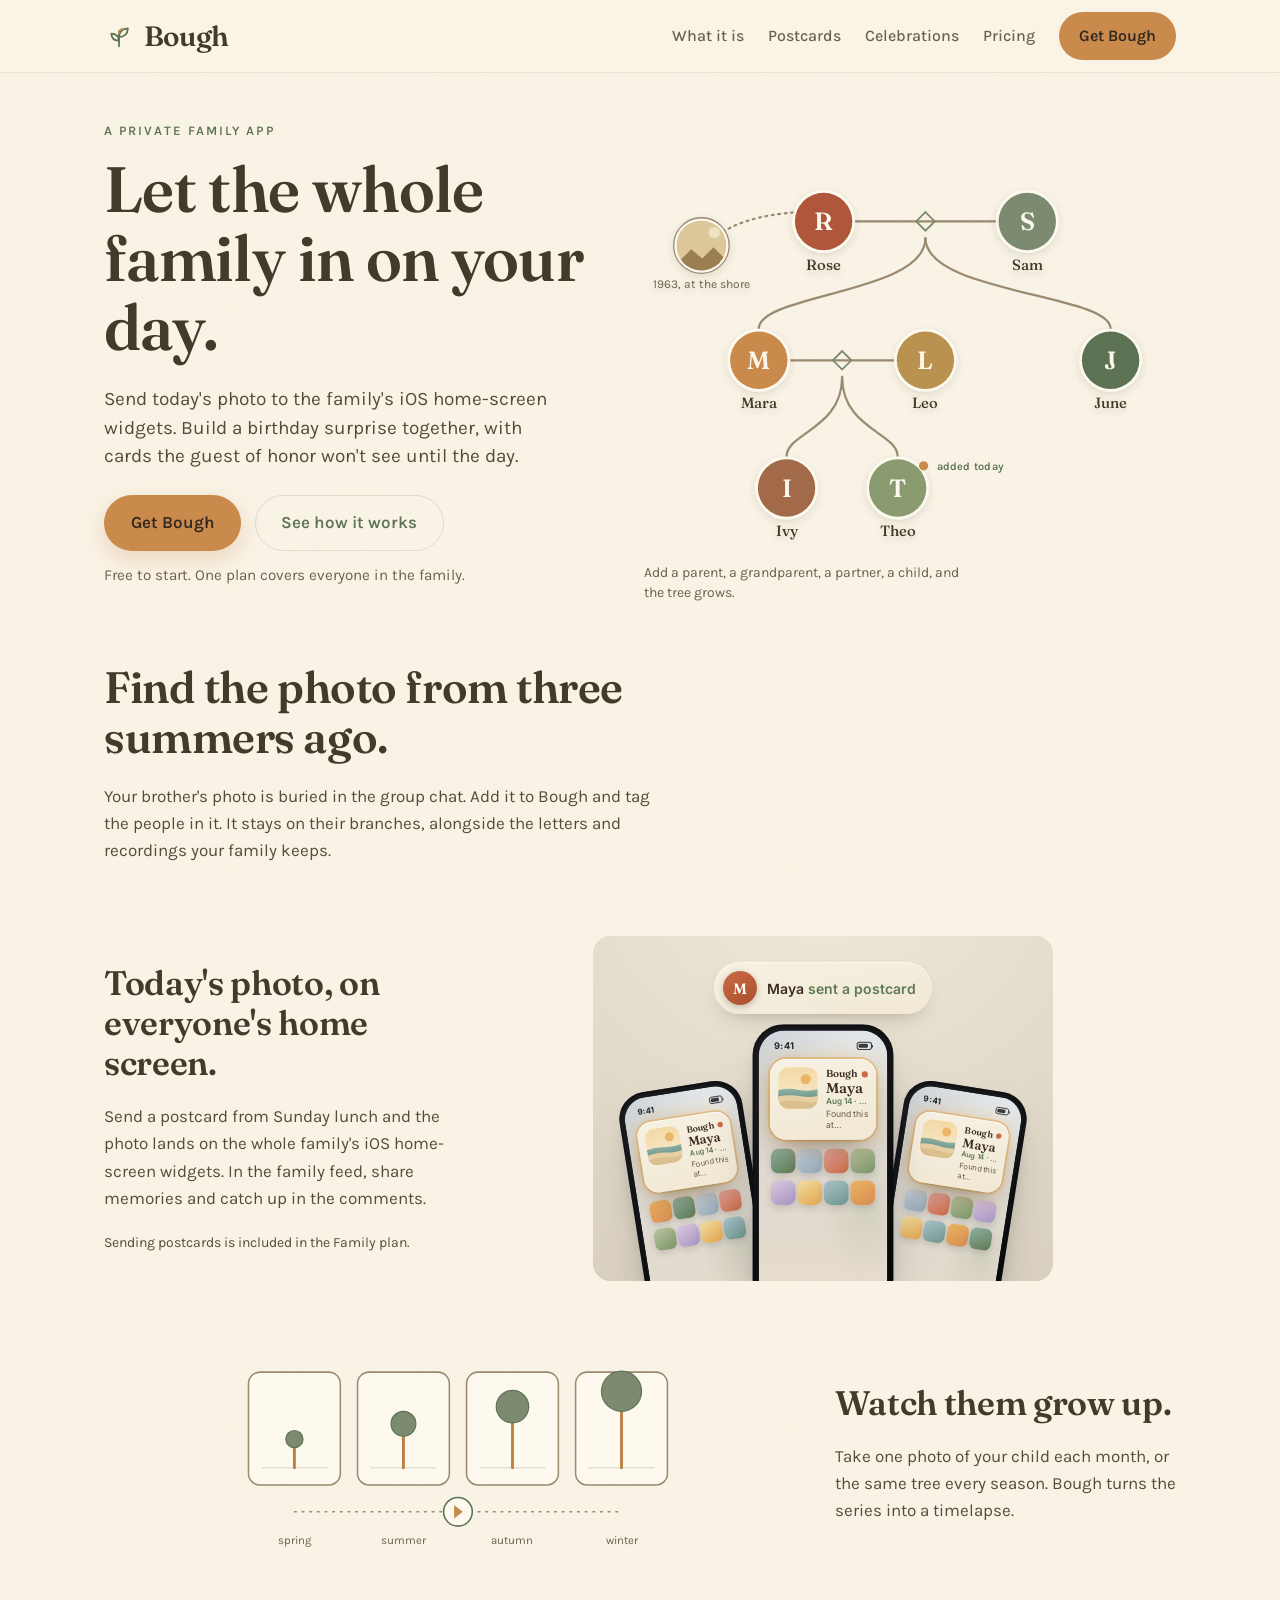
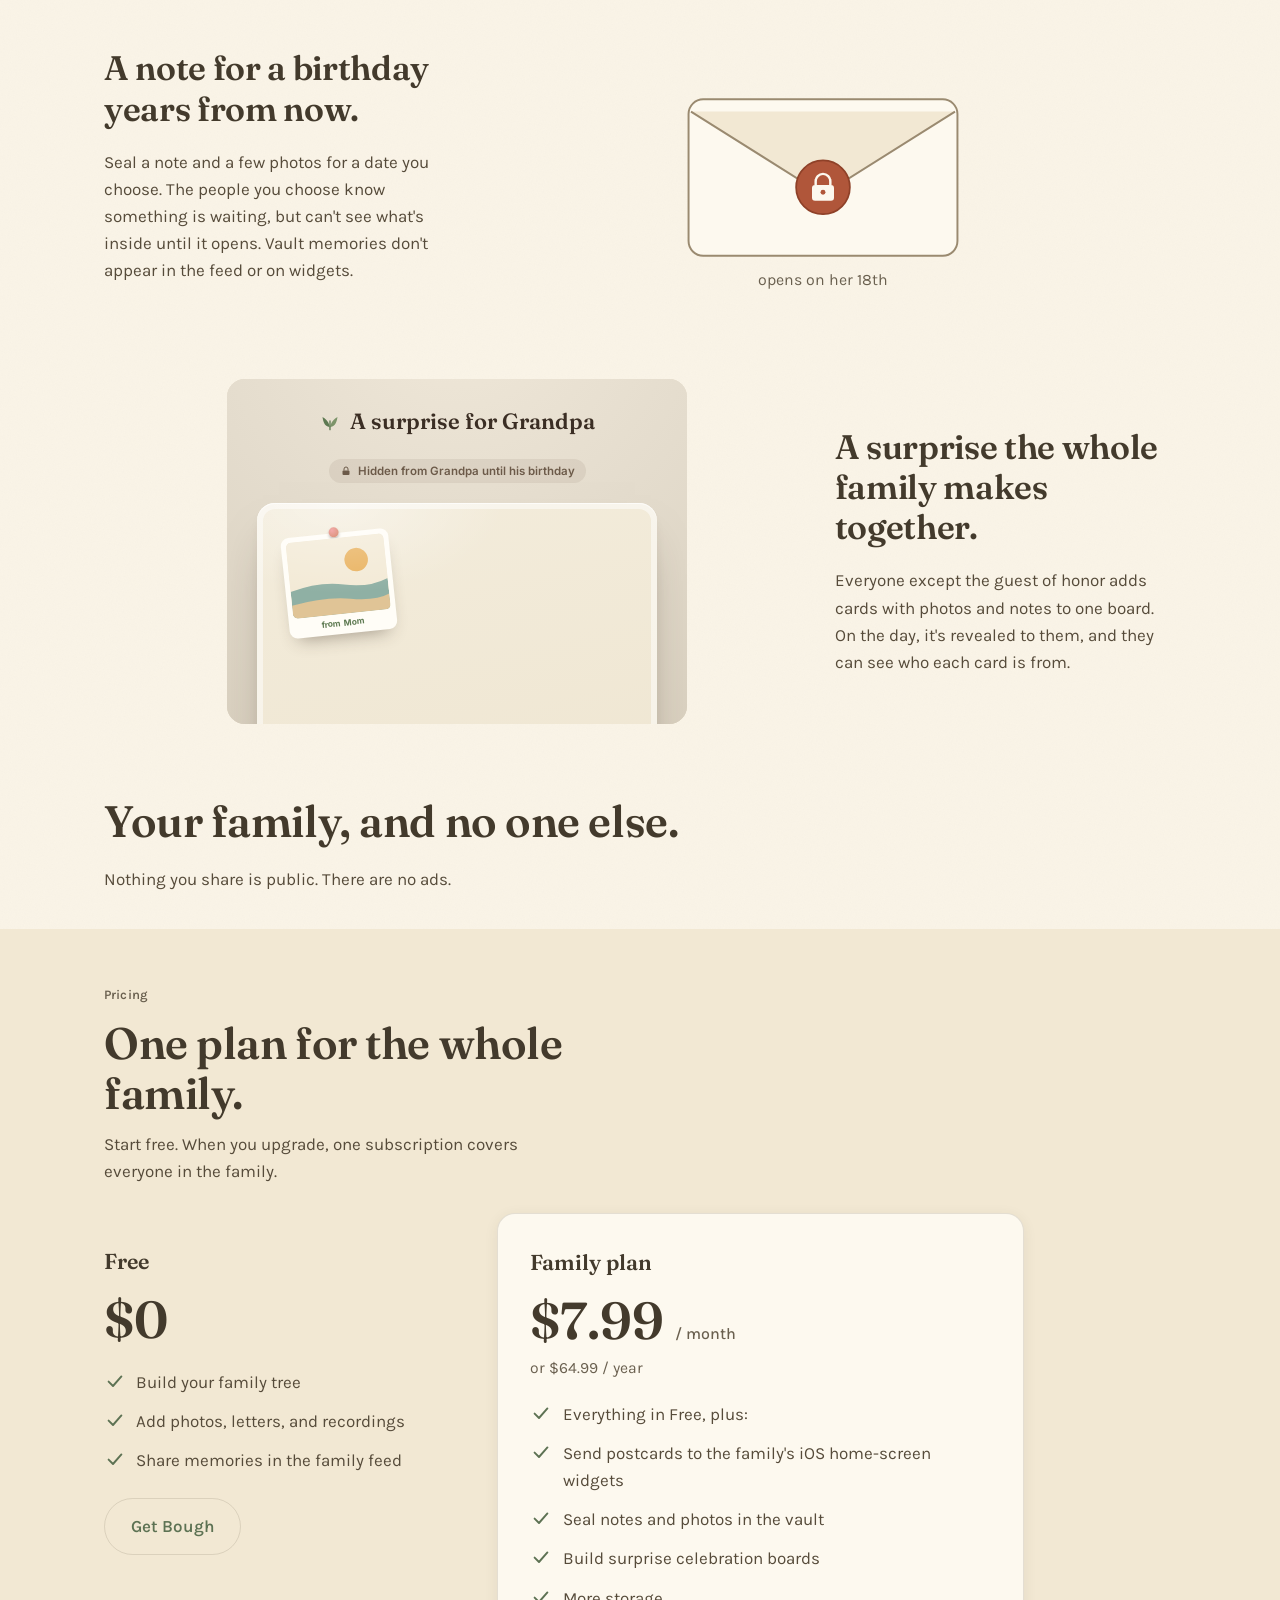
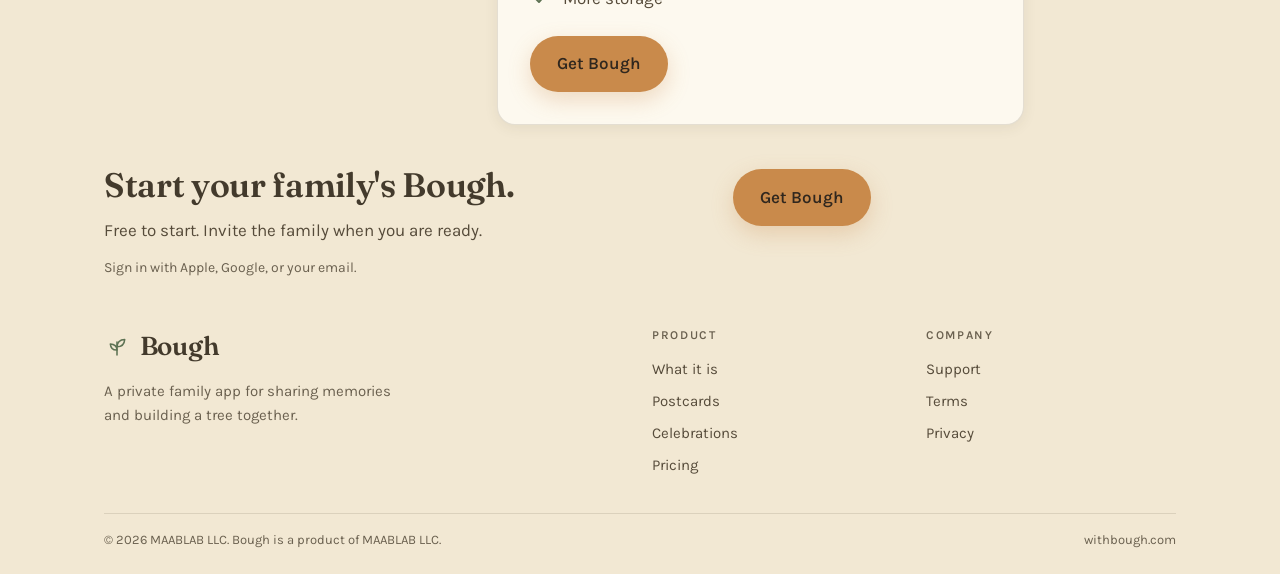
==== commit 3f49a8da: "feat: reframed feature-demonstration pitch + embedded animations (sc-2639) Mirror of the monorepo we" ====
--- a/index.html
+++ b/index.html
@@ -5,9 +5,9 @@
   <meta name="viewport" content="width=device-width, initial-scale=1, viewport-fit=cover">
   <meta name="color-scheme" content="light">
   <title>Bough, a private place for your whole family</title>
-  <meta name="description" content="A living record your family builds together. Share today's moments, tie every memory to the people it is about, and grow one family tree, kept only inside your family.">
+  <meta name="description" content="Send today's photo to the family's iOS home-screen widgets, build birthday surprises together, and keep every memory tied to the people it is about, in one private family app.">
   <meta property="og:title" content="Bough">
-  <meta property="og:description" content="A living record your family builds together.">
+  <meta property="og:description" content="A private family app. Let the whole family in on your day.">
   <meta property="og:type" content="website">
   <link rel="icon" href="assets/bough-mark.svg" type="image/svg+xml">
   <link rel="preconnect" href="https://fonts.googleapis.com">
@@ -32,8 +32,8 @@
       <nav class="nav" aria-label="Primary">
         <div class="nav-links">
           <a href="#what">What it is</a>
-          <a href="#tree">The tree</a>
-          <a href="#together">Together</a>
+          <a href="#postcards">Postcards</a>
+          <a href="#celebrations">Celebrations</a>
           <a href="#pricing">Pricing</a>
         </div>
         <a class="btn btn-primary" href="https://apps.apple.com/app/id6780286740" target="_blank" rel="noopener">Get Bough</a>
@@ -43,17 +43,17 @@
 
   <main id="main">
 
-    <!-- 5.1 hero — the living family space -->
+    <!-- hero -->
     <section class="hero">
       <div class="wrap">
         <div class="hero-inner g12">
           <div class="hero-copy">
             <p class="eyebrow">A private family app</p>
-            <h1 class="t-l1">A private place for your whole family to share.</h1>
-            <p class="lead">Post a photo from today and catch up in the comments. The family tree keeps memories connected to the people they're about.</p>
+            <h1 class="t-l1">Let the whole family in on your day.</h1>
+            <p class="lead">Send today's photo to the family's iOS home-screen widgets. Build a birthday surprise together, with cards the guest of honor won't see until the day.</p>
             <div class="hero-actions">
               <a class="btn btn-primary" href="https://apps.apple.com/app/id6780286740" target="_blank" rel="noopener">Get Bough</a>
-              <a class="btn btn-quiet" href="#how">See how it works</a>
+              <a class="btn btn-quiet" href="#postcards">See how it works</a>
             </div>
             <p class="hero-note">Free to start. One plan covers everyone in the family.</p>
           </div>
@@ -156,331 +156,158 @@
       </div>
     </section>
 
-    <!-- 5.2 the everyday, together -->
-    <section class="everyday section" id="what">
-      <div class="wrap">
-        <div class="everyday-grid g12">
-          <div class="section-head">
-            <p class="kicker">Day to day</p>
-            <h2 class="t-l2">Something worth opening this week.</h2>
-            <p class="lead">A graduation, a Sunday dinner, a photo someone finally scanned. Share it in the family feed, where relatives can comment and add memories of their own.</p>
-          </div>
-          <div class="vignettes">
-            <div class="vignette">
-              <svg class="v-ico" viewBox="0 0 24 24" fill="none" stroke="currentColor" stroke-width="1.5" stroke-linecap="round" stroke-linejoin="round" aria-hidden="true">
-                <rect x="3.5" y="6" width="17" height="12.5" rx="2.4"/>
-                <path d="M4 16.5 l4.4-4 3 2.6 3.4-3.4 4.7 4.6"/>
-                <circle cx="15.4" cy="10" r="1.6"/>
-              </svg>
-              <div>
-                <h3 class="f-title">Shared the same day</h3>
-                <p>Rose scans a photo from the shore, and the whole family can see it that afternoon.</p>
-              </div>
-            </div>
-            <div class="vignette">
-              <svg class="v-ico" viewBox="0 0 24 24" fill="none" stroke="currentColor" stroke-width="1.5" stroke-linecap="round" stroke-linejoin="round" aria-hidden="true">
-                <circle cx="9" cy="8.4" r="3"/>
-                <path d="M3.8 18.4c.6-3.4 2.7-5.2 5.2-5.2s4.6 1.8 5.2 5.2"/>
-                <path d="M16.5 7.5 h4"/>
-                <path d="M18.5 5.5 v4"/>
-              </svg>
-              <div>
-                <h3 class="f-title">Tagged to the people in it</h3>
-                <p>Tag Mara and Leo in the photo, and it appears on both their branches.</p>
-              </div>
-            </div>
-            <div class="vignette">
-              <svg class="v-ico" viewBox="0 0 24 24" fill="none" stroke="currentColor" stroke-width="1.5" stroke-linecap="round" stroke-linejoin="round" aria-hidden="true">
-                <rect x="3.5" y="6.5" width="17" height="11" rx="2"/>
-                <path d="M3.5 8 L12 13 L20.5 8"/>
-                <path d="M15.5 14.5 h3.5"/>
-              </svg>
-              <div>
-                <h3 class="f-title">A postcard, sent privately</h3>
-                <p>Leo sends Ivy a postcard for her birthday.</p>
-              </div>
-            </div>
-          </div>
-        </div>
-      </div>
-    </section>
-
-    <!-- 5.3 made together -->
-    <section class="section" id="together">
+    <!-- the group-chat problem -->
+    <section class="problem section" id="what">
+      <div class="wrap">
+        <div class="narrow-800">
+          <h2 class="t-l2">Find the photo from three summers ago.</h2>
+          <p class="lead">Your brother's photo is buried in the group chat. Add it to Bough and tag the people in it. It stays on their branches, alongside the letters and recordings your family keeps.</p>
+        </div>
+      </div>
+    </section>
+
+    <!-- postcards -->
+    <section class="feature section" id="postcards">
       <div class="wrap">
         <div class="split g12">
           <div class="split-copy">
-            <p class="kicker">Together</p>
-            <h2 class="t-l3">Everyone adds what they have.</h2>
-            <p>Start with a photo of your grandmother. Other family members can add their memories of her to the same branch.</p>
+            <h2 class="t-l3">Today's photo, on everyone's home screen.</h2>
+            <p>Send a postcard from Sunday lunch and the photo lands on the whole family's iOS home-screen widgets. In the family feed, share memories and catch up in the comments.</p>
+            <p class="feature-note">Sending postcards is included in the Family plan.</p>
+          </div>
+          <div class="split-visual">
+            <iframe class="anim-frame" src="assets/animations/postcard-fanout.html" loading="lazy" title="A postcard sent from a Sunday lunch lands on the family's iPhone home-screen widgets."></iframe>
+          </div>
+        </div>
+      </div>
+    </section>
+
+    <!-- series / timelapse -->
+    <section class="feature section reverse" id="series">
+      <div class="wrap">
+        <div class="split g12">
+          <div class="split-copy">
+            <h2 class="t-l3">Watch them grow up.</h2>
+            <p>Take one photo of your child each month, or the same tree every season. Bough turns the series into a timelapse.</p>
           </div>
           <div class="split-visual" aria-hidden="true">
-            <svg viewBox="6 26 320 210" xmlns="http://www.w3.org/2000/svg">
-              <!-- three relatives feeding into one person's page -->
-              <g fill="none" stroke="var(--line)" stroke-width="1.6" stroke-linecap="round">
-                <path d="M64 54 C120 54 150 96 196 116"/>
-                <path d="M52 130 C120 130 150 130 196 130"/>
-                <path d="M64 206 C120 206 150 164 196 144"/>
-              </g>
-              <g font-family="Fraunces, serif" font-weight="600" font-size="18" text-anchor="middle">
-                <circle cx="44" cy="54" r="22" fill="#c98a4b"/><text x="44" y="54" fill="#fcf8ee" dominant-baseline="central">M</text>
-                <circle cx="34" cy="130" r="22" fill="#7c8b6f"/><text x="34" y="130" fill="#fcf8ee" dominant-baseline="central">J</text>
-                <circle cx="44" cy="206" r="22" fill="#b0563a"/><text x="44" y="206" fill="#fcf8ee" dominant-baseline="central">S</text>
-              </g>
-              <!-- the person's page filling with contributions -->
-              <rect x="200" y="70" width="120" height="120" rx="14" fill="var(--surface)" stroke="var(--line)" stroke-width="1.6"/>
-              <circle cx="230" cy="100" r="14" fill="#b9924f"/>
-              <text x="230" y="100" fill="#fcf8ee" font-family="Fraunces, serif" font-weight="600" font-size="13" text-anchor="middle" dominant-baseline="central">R</text>
-              <text x="252" y="104" fill="var(--ink)" font-family="Fraunces, serif" font-weight="500" font-size="14">Rose</text>
-              <g fill="var(--surface-alt)" stroke="var(--hairline)" stroke-width="1.2">
-                <rect x="214" y="124" width="30" height="30" rx="5"/>
-                <rect x="250" y="124" width="30" height="30" rx="5"/>
-                <rect x="286" y="124" width="20" height="30" rx="5"/>
-                <rect x="214" y="160" width="30" height="20" rx="5"/>
-                <rect x="250" y="160" width="56" height="20" rx="5"/>
-              </g>
-              <path d="M222 139 l6-5 4 3.5 5-5 5 5" fill="none" stroke="var(--sage)" stroke-width="1.4" stroke-linecap="round" stroke-linejoin="round"/>
+            <svg viewBox="0 0 460 210" xmlns="http://www.w3.org/2000/svg">
+              <!-- four frames of one tree across the seasons -->
+              <g fill="var(--surface)" stroke="var(--line)" stroke-width="1.6">
+                <rect x="12"  y="20" width="96" height="118" rx="12"/>
+                <rect x="126" y="20" width="96" height="118" rx="12"/>
+                <rect x="240" y="20" width="96" height="118" rx="12"/>
+                <rect x="354" y="20" width="96" height="118" rx="12"/>
+              </g>
+              <!-- ground line inside each frame -->
+              <g stroke="var(--hairline)" stroke-width="1.4" stroke-linecap="round">
+                <path d="M26 120 H94"/>
+                <path d="M140 120 H208"/>
+                <path d="M254 120 H322"/>
+                <path d="M368 120 H436"/>
+              </g>
+              <!-- trunks -->
+              <g stroke="var(--amber-press)" stroke-width="3" stroke-linecap="round">
+                <path d="M60 120 V96"/>
+                <path d="M174 120 V82"/>
+                <path d="M288 120 V64"/>
+                <path d="M402 120 V48"/>
+              </g>
+              <!-- canopies, growing -->
+              <g fill="var(--sage)" stroke="var(--sage-deep)" stroke-width="1.2">
+                <circle cx="60"  cy="90" r="9"/>
+                <circle cx="174" cy="74" r="13"/>
+                <circle cx="288" cy="56" r="17"/>
+                <circle cx="402" cy="40" r="21"/>
+              </g>
+              <!-- timelapse line + play glyph -->
+              <path d="M60 166 H402" fill="none" stroke="var(--line)" stroke-width="1.4" stroke-dasharray="2 6" stroke-linecap="round"/>
+              <circle cx="231" cy="166" r="15" fill="var(--surface)" stroke="var(--sage-deep)" stroke-width="1.6"/>
+              <path d="M227 159 l9 7 -9 7 z" fill="var(--amber)"/>
+              <!-- season labels -->
+              <g fill="var(--muted)" font-family="Karla, sans-serif" font-size="12" text-anchor="middle">
+                <text x="60"  y="200">spring</text>
+                <text x="174" y="200">summer</text>
+                <text x="288" y="200">autumn</text>
+                <text x="402" y="200">winter</text>
+              </g>
             </svg>
           </div>
         </div>
       </div>
     </section>
 
-    <!-- 5.4 the tree -->
-    <section class="tree-feature section" id="tree">
-      <div class="wrap">
-        <div class="tree-intro g12">
-          <div class="s5">
-            <p class="kicker">The heart of it</p>
-            <h2 class="t-l2">One family tree, built by everyone.</h2>
-          </div>
-          <p class="lead s7">Bough's tree holds real families: remarriages, step-parents, the relatives no one has a photo of yet. Tap a person to see everything about them in one place. Tag a photo of two people once, and it shows on both their branches.</p>
-        </div>
-
-        <div class="tree-reveal" role="img" aria-label="A larger family tree showing a remarriage, a step-parent, a relative with no photo yet, and one photo tagged to two siblings so it appears on both their branches.">
-          <svg viewBox="116 40 560 374" xmlns="http://www.w3.org/2000/svg">
-            <defs>
-              <filter id="warm2" x="-40%" y="-40%" width="180%" height="180%">
-                <feDropShadow dx="0" dy="3" stdDeviation="4" flood-color="#433a2c" flood-opacity="0.14"/>
-              </filter>
-            </defs>
-
-            <!-- generation 1: Rose married Sam, later married Walt (remarriage) -->
-            <path class="rbranch" style="--len:120; --d:0.1s" d="M250 78 H370"/>
-            <path class="rbranch" style="--len:150; --d:0.3s" d="M450 78 H600"/>
-            <!-- down to children -->
-            <path class="rbranch" style="--len:250; --d:0.7s" d="M310 96 C310 150 200 152 200 196"/>
-            <path class="rbranch" style="--len:250; --d:0.7s" d="M310 96 C310 150 420 152 420 196"/>
-            <!-- step link (dashed) from Walt to the household -->
-            <path class="rbranch" style="--len:150; --d:0.9s" d="M525 96 C525 150 470 160 430 190" stroke-dasharray="3 6" stroke-width="1.8"/>
-            <!-- grandchildren -->
-            <path class="rbranch" style="--len:120; --d:1.2s" d="M150 230 H250"/>
-            <path class="rbranch" style="--len:150; --d:1.4s" d="M200 248 C200 300 160 306 160 332"/>
-            <path class="rbranch" style="--len:150; --d:1.4s" d="M200 248 C200 300 240 306 240 332"/>
-
-            <!-- knots -->
-            <g class="rperson" style="--pd:0.3s"><path d="M410 68 L420 78 L410 88 L400 78 Z" fill="none" stroke="#7c8b6f" stroke-width="2"/></g>
-            <g class="rperson" style="--pd:0.5s"><path d="M410 68 L420 78 L410 88 L400 78 Z" fill="none" stroke="#a89370" stroke-width="1.6" stroke-dasharray="2 3" transform="translate(15 0)"/></g>
-
-            <!-- shared photo tagged to two siblings -->
-            <g class="rperson" style="--pd:1.5s" filter="url(#warm2)">
-              <circle cx="310" cy="255" r="26" fill="var(--disc-rim)"/>
-              <circle cx="310" cy="255" r="26" fill="none" stroke="var(--line)" stroke-width="1.4"/>
-              <rect x="291" y="243" width="38" height="26" rx="3" fill="#dcc79a"/>
-              <path d="M291 263 l10-9 7 6 8-7 13 12 v4 h-38 z" fill="#9a7f52"/>
-              <circle cx="322" cy="250" r="4" fill="#efe3c2"/>
-            </g>
-            <path class="rbranch" style="--len:60; --d:1.6s" d="M284 255 C255 250 220 210 205 200" stroke-width="1.6"/>
-            <path class="rbranch" style="--len:60; --d:1.6s" d="M336 255 C365 250 405 210 420 200" stroke-width="1.6"/>
-            <text x="310" y="300" fill="var(--muted)" font-family="Karla, sans-serif" font-size="13" text-anchor="middle">on both their branches</text>
-
-            <!-- people -->
-            <g class="rperson" style="--pd:0.4s" filter="url(#warm2)">
-              <circle cx="216" cy="78" r="30" fill="var(--disc-rim)"/><circle cx="216" cy="78" r="27" fill="#b0563a"/>
-              <text x="216" y="78" fill="#fcf8ee" font-family="Fraunces, serif" font-weight="600" font-size="23" text-anchor="middle" dominant-baseline="central">R</text>
-              <text x="216" y="126" fill="var(--ink)" font-family="Fraunces, serif" font-weight="500" font-size="15" text-anchor="middle">Rose</text>
-            </g>
-            <g class="rperson" style="--pd:0.4s" filter="url(#warm2)">
-              <circle cx="404" cy="78" r="30" fill="var(--disc-rim)"/><circle cx="404" cy="78" r="27" fill="#7c8b6f"/>
-              <text x="404" y="78" fill="#fcf8ee" font-family="Fraunces, serif" font-weight="600" font-size="23" text-anchor="middle" dominant-baseline="central">S</text>
-              <text x="404" y="126" fill="var(--ink)" font-family="Fraunces, serif" font-weight="500" font-size="15" text-anchor="middle">Sam</text>
-            </g>
-            <g class="rperson" style="--pd:0.6s" filter="url(#warm2)">
-              <circle cx="634" cy="78" r="30" fill="var(--disc-rim)"/><circle cx="634" cy="78" r="27" fill="#b9924f"/>
-              <text x="634" y="78" fill="#fcf8ee" font-family="Fraunces, serif" font-weight="600" font-size="23" text-anchor="middle" dominant-baseline="central">W</text>
-              <text x="634" y="126" fill="var(--ink)" font-family="Fraunces, serif" font-weight="500" font-size="15" text-anchor="middle">Walt</text>
-              <text x="634" y="144" fill="var(--muted)" font-family="Karla, sans-serif" font-size="13" text-anchor="middle">step-parent</text>
-            </g>
-
-            <g class="rperson" style="--pd:1.0s" filter="url(#warm2)">
-              <circle cx="200" cy="222" r="30" fill="var(--disc-rim)"/><circle cx="200" cy="222" r="27" fill="#c98a4b"/>
-              <text x="200" y="222" fill="#fcf8ee" font-family="Fraunces, serif" font-weight="600" font-size="23" text-anchor="middle" dominant-baseline="central">M</text>
-              <text x="200" y="270" fill="var(--ink)" font-family="Fraunces, serif" font-weight="500" font-size="15" text-anchor="middle">Mara</text>
-            </g>
-            <g class="rperson" style="--pd:1.0s" filter="url(#warm2)">
-              <circle cx="420" cy="222" r="30" fill="var(--disc-rim)"/><circle cx="420" cy="222" r="27" fill="#5d7253"/>
-              <text x="420" y="222" fill="#fcf8ee" font-family="Fraunces, serif" font-weight="600" font-size="23" text-anchor="middle" dominant-baseline="central">J</text>
-              <text x="420" y="270" fill="var(--ink)" font-family="Fraunces, serif" font-weight="500" font-size="15" text-anchor="middle">June</text>
-            </g>
-
-            <!-- relative with no photo yet -->
-            <g class="rperson" style="--pd:1.3s">
-              <circle cx="160" cy="356" r="27" fill="none" stroke="var(--line)" stroke-width="1.8" stroke-dasharray="4 5"/>
-              <path d="M160 350 v-1 M160 349 c-.1-2 1.2-3.2 3.2-3.3 M160 349 c.1-2 -1.2-3.2 -3.2-3.3" fill="none" stroke="var(--line)" stroke-width="1.5"/>
-              <text x="160" y="358" fill="var(--muted)" font-family="Fraunces, serif" font-size="20" text-anchor="middle" dominant-baseline="central">?</text>
-              <text x="160" y="402" fill="var(--muted)" font-family="Karla, sans-serif" font-size="13" text-anchor="middle">no photo yet</text>
-            </g>
-            <g class="rperson" style="--pd:1.3s" filter="url(#warm2)">
-              <circle cx="240" cy="356" r="27" fill="var(--disc-rim)"/><circle cx="240" cy="356" r="24" fill="#a26a4a"/>
-              <text x="240" y="356" fill="#fcf8ee" font-family="Fraunces, serif" font-weight="600" font-size="21" text-anchor="middle" dominant-baseline="central">I</text>
-              <text x="240" y="402" fill="var(--ink)" font-family="Fraunces, serif" font-weight="500" font-size="15" text-anchor="middle">Ivy</text>
-            </g>
-          </svg>
-        </div>
-      </div>
-    </section>
-
-    <!-- 5.5 deep ground: past, present, future -->
-    <section class="statement section" id="deep">
-      <div class="wrap">
-        <div class="narrow-920">
-          <p class="kicker">What it holds</p>
-          <h2 class="t-l3">What you can keep.</h2>
-          <div class="threads g12">
-            <div class="thread">
-              <span class="tag">The past</span>
-              <h3 class="f-title">Old photographs and stories</h3>
-              <p>Scan the photographs, letters, and certificates in the closet before they fade. Record a story in the voice of the person who lived it.</p>
-            </div>
-            <div class="thread">
-              <span class="tag">The present</span>
-              <h3 class="f-title">Keep today</h3>
-              <p>Share moments as they happen with the family.</p>
-            </div>
-            <div class="thread">
-              <span class="tag">The years ahead</span>
-              <h3 class="f-title">The vault</h3>
-              <p>Seal a memory in the vault to open on a later birthday, an anniversary, or a day you choose.</p>
-            </div>
-          </div>
-        </div>
-      </div>
-    </section>
-
-    <!-- 5.6 how it works -->
-    <section class="section" id="how">
+    <!-- vault -->
+    <section class="feature section" id="vault">
+      <div class="wrap">
+        <div class="split g12">
+          <div class="split-copy">
+            <h2 class="t-l3">A note for a birthday years from now.</h2>
+            <p>Seal a note and a few photos for a date you choose. The people you choose know something is waiting, but can't see what's inside until it opens. Vault memories don't appear in the feed or on widgets.</p>
+          </div>
+          <div class="split-visual" aria-hidden="true">
+            <svg viewBox="0 0 360 230" xmlns="http://www.w3.org/2000/svg">
+              <!-- sealed envelope -->
+              <rect x="70" y="60" width="220" height="128" rx="12" fill="var(--surface)" stroke="var(--line)" stroke-width="1.6"/>
+              <path d="M72 70 L180 138 L288 70" fill="var(--surface-alt)" stroke="var(--line)" stroke-width="1.6" stroke-linejoin="round"/>
+              <!-- wax seal -->
+              <circle cx="180" cy="132" r="22" fill="var(--terracotta)" stroke="#8f4128" stroke-width="1.4"/>
+              <path d="M174 130 v-3 a6 6 0 0 1 12 0 v3" fill="none" stroke="var(--on-accent)" stroke-width="2"/>
+              <rect x="171" y="130" width="18" height="13" rx="2.5" fill="var(--on-accent)"/>
+              <circle cx="180" cy="136" r="2" fill="var(--terracotta)"/>
+              <!-- caption -->
+              <text x="180" y="212" fill="var(--muted)" font-family="Karla, sans-serif" font-size="13" text-anchor="middle">opens on her 18th</text>
+            </svg>
+          </div>
+        </div>
+      </div>
+    </section>
+
+    <!-- celebrations -->
+    <section class="feature section reverse" id="celebrations">
+      <div class="wrap">
+        <div class="split g12">
+          <div class="split-copy">
+            <h2 class="t-l3">A surprise the whole family makes together.</h2>
+            <p>Everyone except the guest of honor adds cards with photos and notes to one board. On the day, it's revealed to them, and they can see who each card is from.</p>
+          </div>
+          <div class="split-visual">
+            <iframe class="anim-frame" src="assets/animations/celebration-reveal.html" loading="lazy" title="Family members add cards to a hidden celebration board that is revealed to the guest of honor on the day."></iframe>
+          </div>
+        </div>
+      </div>
+    </section>
+
+    <!-- private by design -->
+    <section class="problem section" id="privacy">
       <div class="wrap">
         <div class="narrow-800">
-          <div class="howto-head">
-            <p class="kicker">How it works</p>
-            <h2 class="t-l3">Add a memory to your tree.</h2>
-          </div>
-          <ol class="steps">
-            <li class="step-item">
-              <span class="step-n" aria-hidden="true">1</span>
-              <div>
-                <h3 class="f-title">Capture</h3>
-                <p>Scan a photo or letter, record a story, or add a video. Bough reads the date and place so you don't have to type them.</p>
-              </div>
-            </li>
-            <li class="step-item">
-              <span class="step-n" aria-hidden="true">2</span>
-              <div>
-                <h3 class="f-title">Tie it to people</h3>
-                <p>Mark who a memory is about. It appears on each person's branch.</p>
-              </div>
-            </li>
-            <li class="step-item">
-              <span class="step-n" aria-hidden="true">3</span>
-              <div>
-                <h3 class="f-title">Share within the family</h3>
-                <p>Everyone you invite can see it, add what they have, and comment.</p>
-              </div>
-            </li>
-          </ol>
-        </div>
-      </div>
-    </section>
-
-    <!-- 5.7 privacy + trust -->
-    <section class="trust section" id="privacy">
-      <div class="wrap">
-        <div class="narrow-920 g12">
-          <div class="trust-head">
-            <p class="kicker">Private by design</p>
-            <h2 class="t-l3">Your memories are never public.</h2>
-            <p class="trust-policy"><a class="inline-link" href="privacy/">Read the Privacy Policy</a></p>
-          </div>
-          <div class="trust-list">
-            <div class="trust-line">
-              <svg viewBox="0 0 24 24" fill="none" stroke="currentColor" stroke-width="1.6" stroke-linecap="round" stroke-linejoin="round" aria-hidden="true">
-                <rect x="5" y="10.5" width="14" height="10" rx="2.4"/>
-                <path d="M8 10.5V8a4 4 0 0 1 8 0v2.5"/>
-                <path d="M12 14v2.5"/>
-              </svg>
-              <div>
-                <h3 class="f-title">You control who is in the circle</h3>
-                <p>By default, a memory is visible to your family and no one else. You choose who to invite and can remove anyone from the circle.</p>
-              </div>
-            </div>
-            <div class="trust-line">
-              <svg viewBox="0 0 24 24" fill="none" stroke="currentColor" stroke-width="1.6" stroke-linecap="round" stroke-linejoin="round" aria-hidden="true">
-                <path d="M12 3.5 5 6.4v4.6c0 4.4 3 7.6 7 9 4-1.4 7-4.6 7-9V6.4z"/>
-                <path d="M9 12.2l2.2 2.2 4-4.4"/>
-              </svg>
-              <div>
-                <h3 class="f-title">No ads, ever</h3>
-                <p>There is no ad business here.</p>
-              </div>
-            </div>
-          </div>
-        </div>
-      </div>
-    </section>
-
-    <!-- 5.8 anyone can use it -->
-    <section class="anyone section">
-      <div class="wrap">
-        <div class="narrow-800 anyone-inner g12">
-          <div class="anyone-copy">
-            <p class="kicker">For every age</p>
-            <h2 class="t-l3">Made for the whole family, eight to eighty.</h2>
-            <p class="anyone-body">Grandparents and teenagers can post photos and join the same conversation. Text scales for easier reading.</p>
-          </div>
-          <div class="anyone-visual" aria-hidden="true">
-            <svg viewBox="24 16 200 158" xmlns="http://www.w3.org/2000/svg">
-              <path d="M70 70 C70 118 190 100 190 132" fill="none" stroke="var(--line)" stroke-width="1.8" stroke-linecap="round"/>
-              <circle cx="70" cy="62" r="40" fill="var(--surface-alt)" stroke="var(--line)" stroke-width="1.5"/>
-              <text x="70" y="62" fill="var(--terracotta)" font-family="Fraunces, serif" font-weight="600" font-size="34" text-anchor="middle" dominant-baseline="central">80</text>
-              <circle cx="190" cy="140" r="26" fill="var(--surface-alt)" stroke="var(--line)" stroke-width="1.5"/>
-              <text x="190" y="140" fill="var(--sage-deep)" font-family="Fraunces, serif" font-weight="600" font-size="22" text-anchor="middle" dominant-baseline="central">8</text>
-            </svg>
-          </div>
+          <h2 class="t-l2">Your family, and no one else.</h2>
+          <p class="lead">Nothing you share is public. There are no ads.</p>
         </div>
       </div>
     </section>
 
     <div class="ending">
 
-    <!-- 5.9 pricing -->
+    <!-- pricing -->
     <section class="pricing section" id="pricing">
       <div class="wrap">
         <div class="narrow-920">
           <div class="price-intro">
             <p class="kicker">Pricing</p>
             <h2 class="t-l2">One plan for the whole family.</h2>
-            <p class="lead">Start free. When you need more room, one subscription covers everyone in the family.</p>
+            <p class="lead">Start free. When you upgrade, one subscription covers everyone in the family.</p>
           </div>
 
           <div class="price-grid g12">
             <div class="plan free">
               <p class="plan-name">Free</p>
               <div class="price">$0</div>
-              <p class="plan-sub">Room to begin your tree and first memories.</p>
               <ul>
                 <li><svg viewBox="0 0 22 22" fill="none" stroke="currentColor" stroke-width="1.9" stroke-linecap="round" stroke-linejoin="round" aria-hidden="true"><path d="M4.6 11.6 9 16l8.4-9.6"/></svg>Build your family tree</li>
                 <li><svg viewBox="0 0 22 22" fill="none" stroke="currentColor" stroke-width="1.9" stroke-linecap="round" stroke-linejoin="round" aria-hidden="true"><path d="M4.6 11.6 9 16l8.4-9.6"/></svg>Add photos, letters, and recordings</li>
-                <li><svg viewBox="0 0 22 22" fill="none" stroke="currentColor" stroke-width="1.9" stroke-linecap="round" stroke-linejoin="round" aria-hidden="true"><path d="M4.6 11.6 9 16l8.4-9.6"/></svg>Share privately with your family</li>
+                <li><svg viewBox="0 0 22 22" fill="none" stroke="currentColor" stroke-width="1.9" stroke-linecap="round" stroke-linejoin="round" aria-hidden="true"><path d="M4.6 11.6 9 16l8.4-9.6"/></svg>Share memories in the family feed</li>
               </ul>
               <a class="btn btn-quiet" href="https://apps.apple.com/app/id6780286740" target="_blank" rel="noopener">Get Bough</a>
             </div>
@@ -489,12 +316,12 @@
               <p class="plan-name">Family plan</p>
               <div class="price">$7.99 <span>/ month</span></div>
               <p class="price-alt">or $64.99 / year</p>
-              <p class="plan-sub">More storage and the vault, for everyone in the family.</p>
               <ul>
-                <li><svg viewBox="0 0 22 22" fill="none" stroke="currentColor" stroke-width="1.9" stroke-linecap="round" stroke-linejoin="round" aria-hidden="true"><path d="M4.6 11.6 9 16l8.4-9.6"/></svg>Everything in Free</li>
-                <li><svg viewBox="0 0 22 22" fill="none" stroke="currentColor" stroke-width="1.9" stroke-linecap="round" stroke-linejoin="round" aria-hidden="true"><path d="M4.6 11.6 9 16l8.4-9.6"/></svg>More storage for photos and video</li>
-                <li><svg viewBox="0 0 22 22" fill="none" stroke="currentColor" stroke-width="1.9" stroke-linecap="round" stroke-linejoin="round" aria-hidden="true"><path d="M4.6 11.6 9 16l8.4-9.6"/></svg>The vault for sealed memories</li>
-                <li><svg viewBox="0 0 22 22" fill="none" stroke="currentColor" stroke-width="1.9" stroke-linecap="round" stroke-linejoin="round" aria-hidden="true"><path d="M4.6 11.6 9 16l8.4-9.6"/></svg>Search by what you remember</li>
+                <li><svg viewBox="0 0 22 22" fill="none" stroke="currentColor" stroke-width="1.9" stroke-linecap="round" stroke-linejoin="round" aria-hidden="true"><path d="M4.6 11.6 9 16l8.4-9.6"/></svg>Everything in Free, plus:</li>
+                <li><svg viewBox="0 0 22 22" fill="none" stroke="currentColor" stroke-width="1.9" stroke-linecap="round" stroke-linejoin="round" aria-hidden="true"><path d="M4.6 11.6 9 16l8.4-9.6"/></svg>Send postcards to the family's iOS home-screen widgets</li>
+                <li><svg viewBox="0 0 22 22" fill="none" stroke="currentColor" stroke-width="1.9" stroke-linecap="round" stroke-linejoin="round" aria-hidden="true"><path d="M4.6 11.6 9 16l8.4-9.6"/></svg>Seal notes and photos in the vault</li>
+                <li><svg viewBox="0 0 22 22" fill="none" stroke="currentColor" stroke-width="1.9" stroke-linecap="round" stroke-linejoin="round" aria-hidden="true"><path d="M4.6 11.6 9 16l8.4-9.6"/></svg>Build surprise celebration boards</li>
+                <li><svg viewBox="0 0 22 22" fill="none" stroke="currentColor" stroke-width="1.9" stroke-linecap="round" stroke-linejoin="round" aria-hidden="true"><path d="M4.6 11.6 9 16l8.4-9.6"/></svg>More storage</li>
               </ul>
               <a class="btn btn-primary" href="https://apps.apple.com/app/id6780286740" target="_blank" rel="noopener">Get Bough</a>
             </div>
@@ -503,7 +330,7 @@
       </div>
     </section>
 
-    <!-- 5.10 closing -->
+    <!-- closing -->
     <section class="closing section">
       <div class="wrap">
         <div class="narrow-920 closing-inner g12">
@@ -540,8 +367,8 @@
         <div class="footer-col">
           <h4>Product</h4>
           <a href="#what">What it is</a>
-          <a href="#tree">The tree</a>
-          <a href="#together">Together</a>
+          <a href="#postcards">Postcards</a>
+          <a href="#celebrations">Celebrations</a>
           <a href="#pricing">Pricing</a>
         </div>
         <div class="footer-col">
@@ -557,23 +384,5 @@
       </div>
     </div>
   </footer>
-
-  <script>
-    // One motion moment: draw the family tree in section 5.4 as it scrolls into view.
-    // No JS means the tree is shown fully at rest; reduced motion shows it at rest too.
-    (function () {
-      var el = document.querySelector('.tree-reveal');
-      if (!el) return;
-      var reduce = window.matchMedia && window.matchMedia('(prefers-reduced-motion: reduce)').matches;
-      if (reduce || !('IntersectionObserver' in window)) { el.classList.add('in-view'); return; }
-      el.classList.add('armed');
-      var io = new IntersectionObserver(function (entries) {
-        entries.forEach(function (e) {
-          if (e.isIntersecting) { el.classList.add('in-view'); io.unobserve(e.target); }
-        });
-      }, { threshold: 0.25 });
-      io.observe(el);
-    })();
-  </script>
 </body>
 </html>
--- a/styles.css
+++ b/styles.css
@@ -349,166 +349,48 @@
 }
 .person { transform-box: fill-box; transform-origin: center; }
 
-/* --------------------------------------- 5.2 day to day (.everyday) */
-.everyday { padding: 40px 0 24px; }
-.everyday-grid { align-items: start; }
-.everyday .section-head { grid-column: span 5; }
-.everyday .section-head h2 { max-width: 19ch; }
-.everyday .section-head .lead { margin-top: 20px; max-width: 40ch; }
-.vignettes {
-  grid-column: span 7;
-  display: flex;
-  flex-direction: column;
-}
-.vignette {
-  display: grid;
-  grid-template-columns: 32px 1fr;
-  gap: 16px;
-  align-items: start;
-  padding: 20px 0;
-  border-top: 1px solid var(--hairline);   /* dividers organize the list */
-}
-.vignette:first-child { padding-top: 0; border-top: none; }
-.vignette:last-child { padding-bottom: 0; }
-.vignette .v-ico { width: 28px; height: 28px; color: var(--sage-deep); flex: none; }
-.vignette h3 { margin: 0 0 6px; }
-.vignette p { color: var(--ink-caption); font-size: 17px; max-width: 52ch; }
-@media (max-width: 1023px) {
-  .everyday { padding: 24px 0 16px; }
-}
-
-/* --------------------------------------- 5.3 together (split) */
-#together { padding: 32px 0 24px; }
-.split { align-items: start; }
+/* --------------------------------------- the group-chat problem + privacy */
+.problem { padding: 36px 0; }
+.problem h2 { max-width: 20ch; }
+.problem .lead { margin-top: 20px; max-width: 56ch; }
+@media (max-width: 1023px) {
+  .problem { padding: 24px 0; }
+}
+
+/* --------------------------------------- feature demos (copy + a visual) */
+.split { align-items: center; }
 .split-copy { grid-column: span 4; }
 .split-copy h2 { max-width: 18ch; }
-.split-copy p { color: var(--ink-caption); margin-top: 20px; max-width: 36ch; }
+.split-copy p { color: var(--ink-caption); margin-top: 20px; max-width: 40ch; }
 .split-visual { grid-column: span 8; overflow: visible; }
-.split-visual svg { width: 100%; max-width: 640px; height: auto; display: block; }
-@media (max-width: 1023px) {
-  #together { padding: 20px 0 16px; }
-  .split-visual svg { max-width: 420px; }
-}
-
-/* --------------------------------------- 5.4 the tree centerpiece */
-.tree-feature { padding: 56px 0 24px; }
-.tree-intro { align-items: start; }
-.tree-intro .kicker + h2 { margin-top: 0; }
-.tree-intro h2 { max-width: 19ch; }
-.tree-intro .lead { max-width: 52ch; }
-.tree-reveal {
-  margin: 28px auto 0;
-  max-width: 960px;
-  overflow: visible;
-}
-.tree-reveal svg { width: 100%; height: auto; display: block; }
-.rbranch { fill: none; stroke: var(--line); stroke-width: 2.4; stroke-linecap: round; }
-.rperson { transform-box: fill-box; transform-origin: center; }
-@media (prefers-reduced-motion: no-preference) {
-  .tree-reveal.armed .rbranch { stroke-dasharray: var(--len, 300); stroke-dashoffset: var(--len, 300); }
-  .tree-reveal.armed .rperson { opacity: 0; }
-  .tree-reveal.armed.in-view .rbranch { animation: grow 1.1s ease forwards; animation-delay: var(--d, 0s); }
-  .tree-reveal.armed.in-view .rperson { animation: settle 0.6s ease forwards; animation-delay: var(--pd, 0.6s); }
-  @keyframes grow { to { stroke-dashoffset: 0; } }
-  @keyframes settle {
-    from { opacity: 0; transform: scale(0.82); }
-    to { opacity: 1; transform: scale(1); }
-  }
-}
-/* reduced motion / no-JS: branches and people are fully drawn at rest */
-.rbranch { stroke-dashoffset: 0; }
-.rperson { opacity: 1; }
-@media (max-width: 1023px) {
-  .tree-feature { padding: 32px 0 16px; }
-  .tree-intro { row-gap: 16px; }
-  .tree-reveal { margin-top: 24px; max-width: 560px; }
-}
-
-/* --------------------------------------- 5.5 what it holds (.statement) */
-.statement { padding: 24px 0; }
-.threads { margin-top: 24px; }
-.thread { grid-column: span 4; }
-.thread .tag {
-  font-family: var(--sans);
-  font-weight: 600;
-  font-size: 13px;
-  letter-spacing: 0.01em;
-  color: var(--muted);
+.split-visual svg { width: 100%; max-width: 440px; height: auto; display: block; margin-inline: auto; }
+
+.feature { padding: 36px 0; }
+.feature .split-copy h2 { max-width: 22ch; }
+.feature .split-visual { display: flex; align-items: center; justify-content: center; }
+.feature-note { margin-top: 16px; font-size: 14px; color: var(--muted); }
+
+/* embedded product animations sit in the visual column */
+.anim-frame {
   display: block;
-  margin: 0 0 8px;
-}
-.thread h3 { margin: 0 0 8px; }
-.thread p { color: var(--ink-caption); font-size: 17px; max-width: 30ch; }
-@media (max-width: 1023px) {
-  .statement { padding: 16px 0; }
-}
-
-/* --------------------------------------- 5.6 how it works */
-#how { padding: 40px 0 24px; }
-.howto-head h2 { max-width: 26ch; }
-.steps {
-  margin-top: 24px;
-  list-style: none;
-  padding: 0;
-  display: flex;
-  flex-direction: column;
-  gap: 20px;
-}
-.step-item {
-  display: grid;
-  grid-template-columns: minmax(0, 1fr) minmax(0, 11fr);
-  column-gap: var(--gutter);
-  align-items: baseline;
-}
-.step-n {
-  font-family: var(--serif);
-  font-weight: 600;
-  font-size: 22px;
-  color: var(--sage-deep);
-  line-height: 1.1;
-  font-variant-numeric: tabular-nums;
-}
-.step-item h3 { margin: 0 0 6px; }
-.step-item p { color: var(--ink-caption); font-size: 17px; max-width: 56ch; }
-@media (max-width: 1023px) {
-  #how { padding: 24px 0 16px; }
-  .step-item { grid-template-columns: 24px 1fr; column-gap: 12px; }
-}
-
-/* --------------------------------------- 5.7 privacy + trust */
-.trust { padding: 32px 0 16px; }
-.trust-head { grid-column: span 4; }
-.trust-head h2 { max-width: 20ch; }
-.trust-policy { margin-top: 20px; }
-.trust-policy a.inline-link { color: var(--sage-press); font-weight: 600; }
-.trust-policy a.inline-link:hover { color: var(--terracotta); }
-.trust-list {
-  grid-column: span 8;
-  display: flex;
-  flex-direction: column;
-  gap: 24px;
-}
-.trust-line { display: grid; grid-template-columns: 24px 1fr; gap: 12px; align-items: start; }
-.trust-line svg { width: 20px; height: 20px; color: var(--sage-deep); flex: none; margin-top: 2px; }
-.trust-line h3 { margin: 0 0 6px; }
-.trust-line p { color: var(--ink-caption); font-size: 17px; max-width: 48ch; }
-@media (max-width: 1023px) {
-  .trust { padding: 20px 0 12px; }
-}
-
-/* --------------------------------------- 5.8 for every age */
-.anyone { padding: 24px 0; }
-.anyone-inner { align-items: start; }
-.anyone-copy { grid-column: span 8; }
-.anyone-copy h2 { max-width: 25ch; }
-.anyone-body { color: var(--ink-caption); margin-top: 16px; max-width: 44ch; font-size: 17px; }
-.anyone-visual { grid-column: span 4; margin-top: 8px; }
-.anyone-visual svg { width: 100%; max-width: 220px; height: auto; display: block; }
-@media (max-width: 1023px) {
-  .anyone { padding: 16px 0; }
-  .anyone-inner { row-gap: 20px; }
-  .anyone-visual { margin-top: 0; }
-  .anyone-visual svg { max-width: 180px; }
+  width: 100%;
+  max-width: 460px;
+  margin-inline: auto;
+  aspect-ratio: 4 / 3;
+  border: 0;
+  border-radius: var(--radius-md);
+  background: var(--surface-alt);
+}
+
+@media (min-width: 1024px) {
+  /* alternate which side the visual sits on */
+  .feature.reverse .split-copy { order: 2; }
+  .feature.reverse .split-visual { order: 1; }
+}
+@media (max-width: 1023px) {
+  .feature { padding: 24px 0; }
+  .split-visual svg { max-width: 400px; }
+  .anim-frame { max-width: 400px; }
 }
 
 /* --------------------------------------------------------------- the ending field */
@@ -645,10 +527,6 @@
   }
 }
 
-/* --------------------------------------- section headings (shared) */
-.section-head h2 { line-height: 1.14; }
-.section-head .lead { margin-top: 1.1rem; }
-
 /* --------------------------------------- counsel-review block (legal docs) */
 .counsel-note {
   margin-top: 3rem;
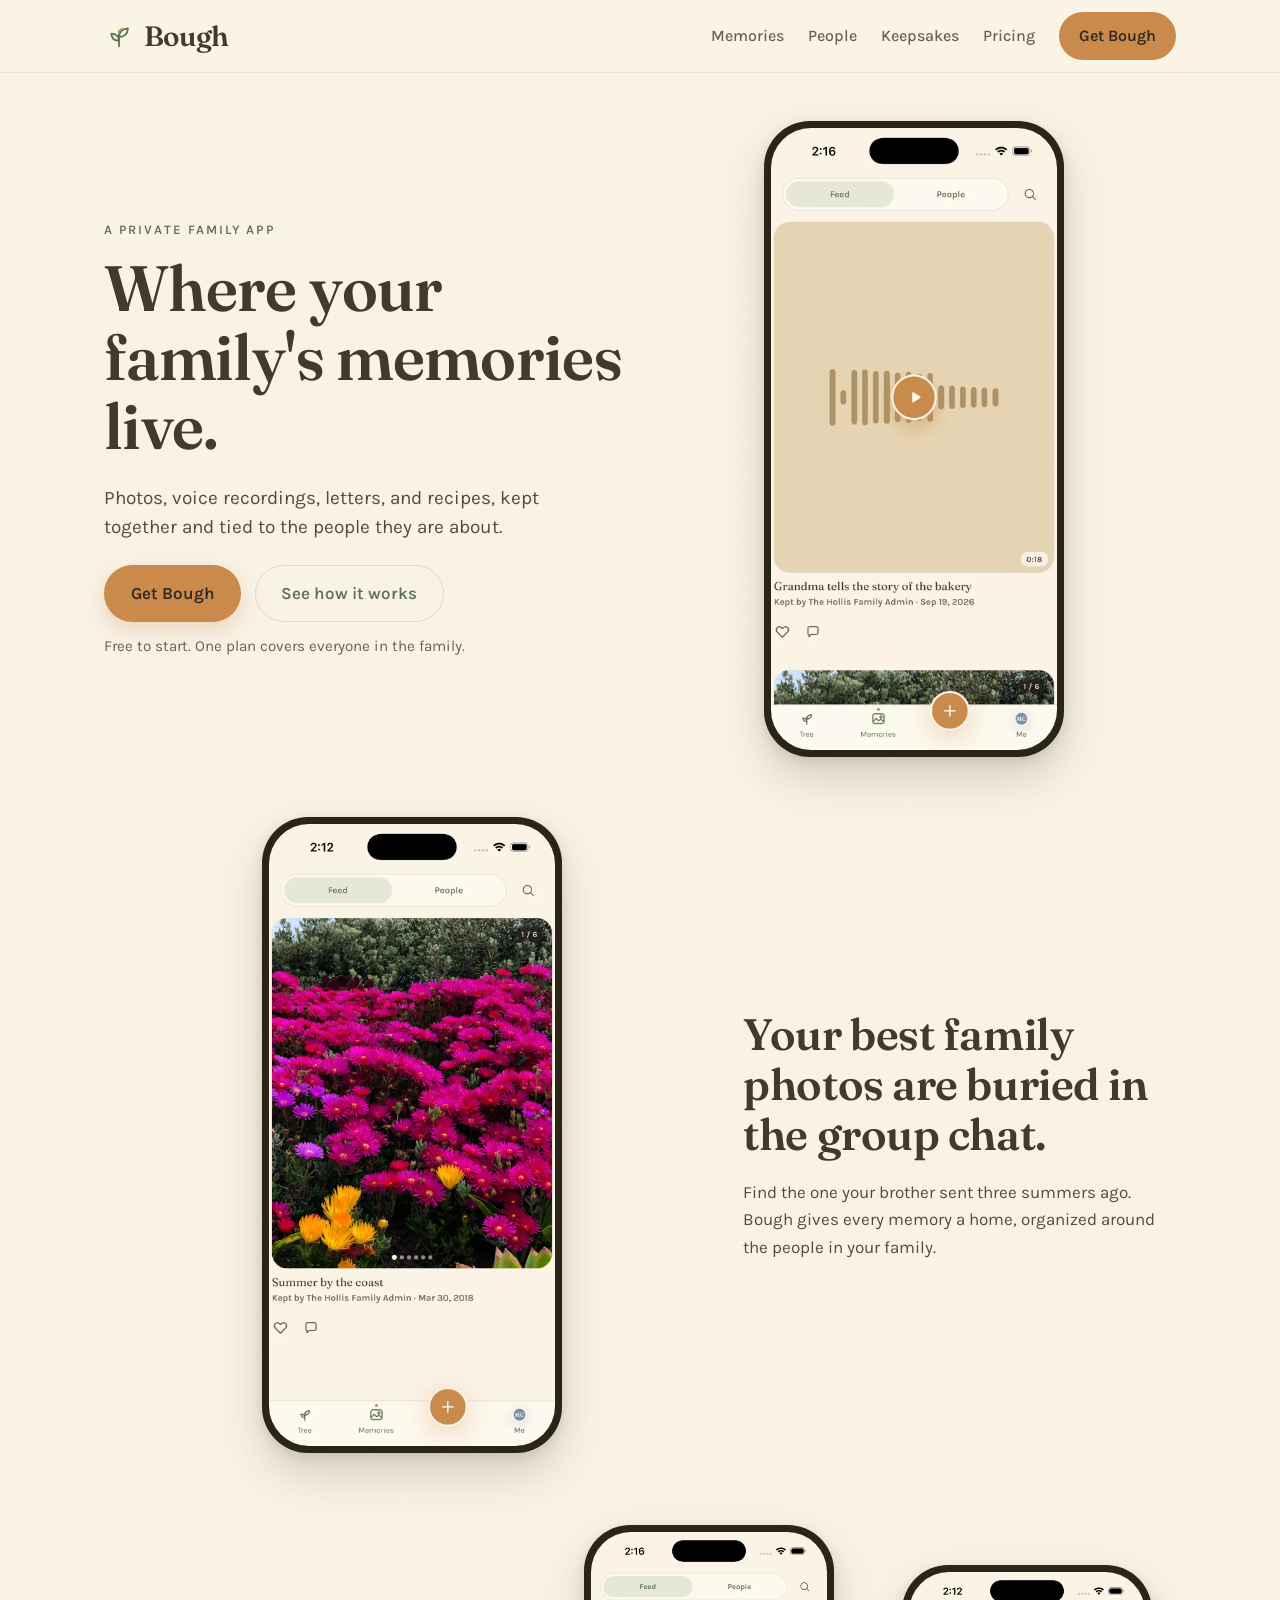
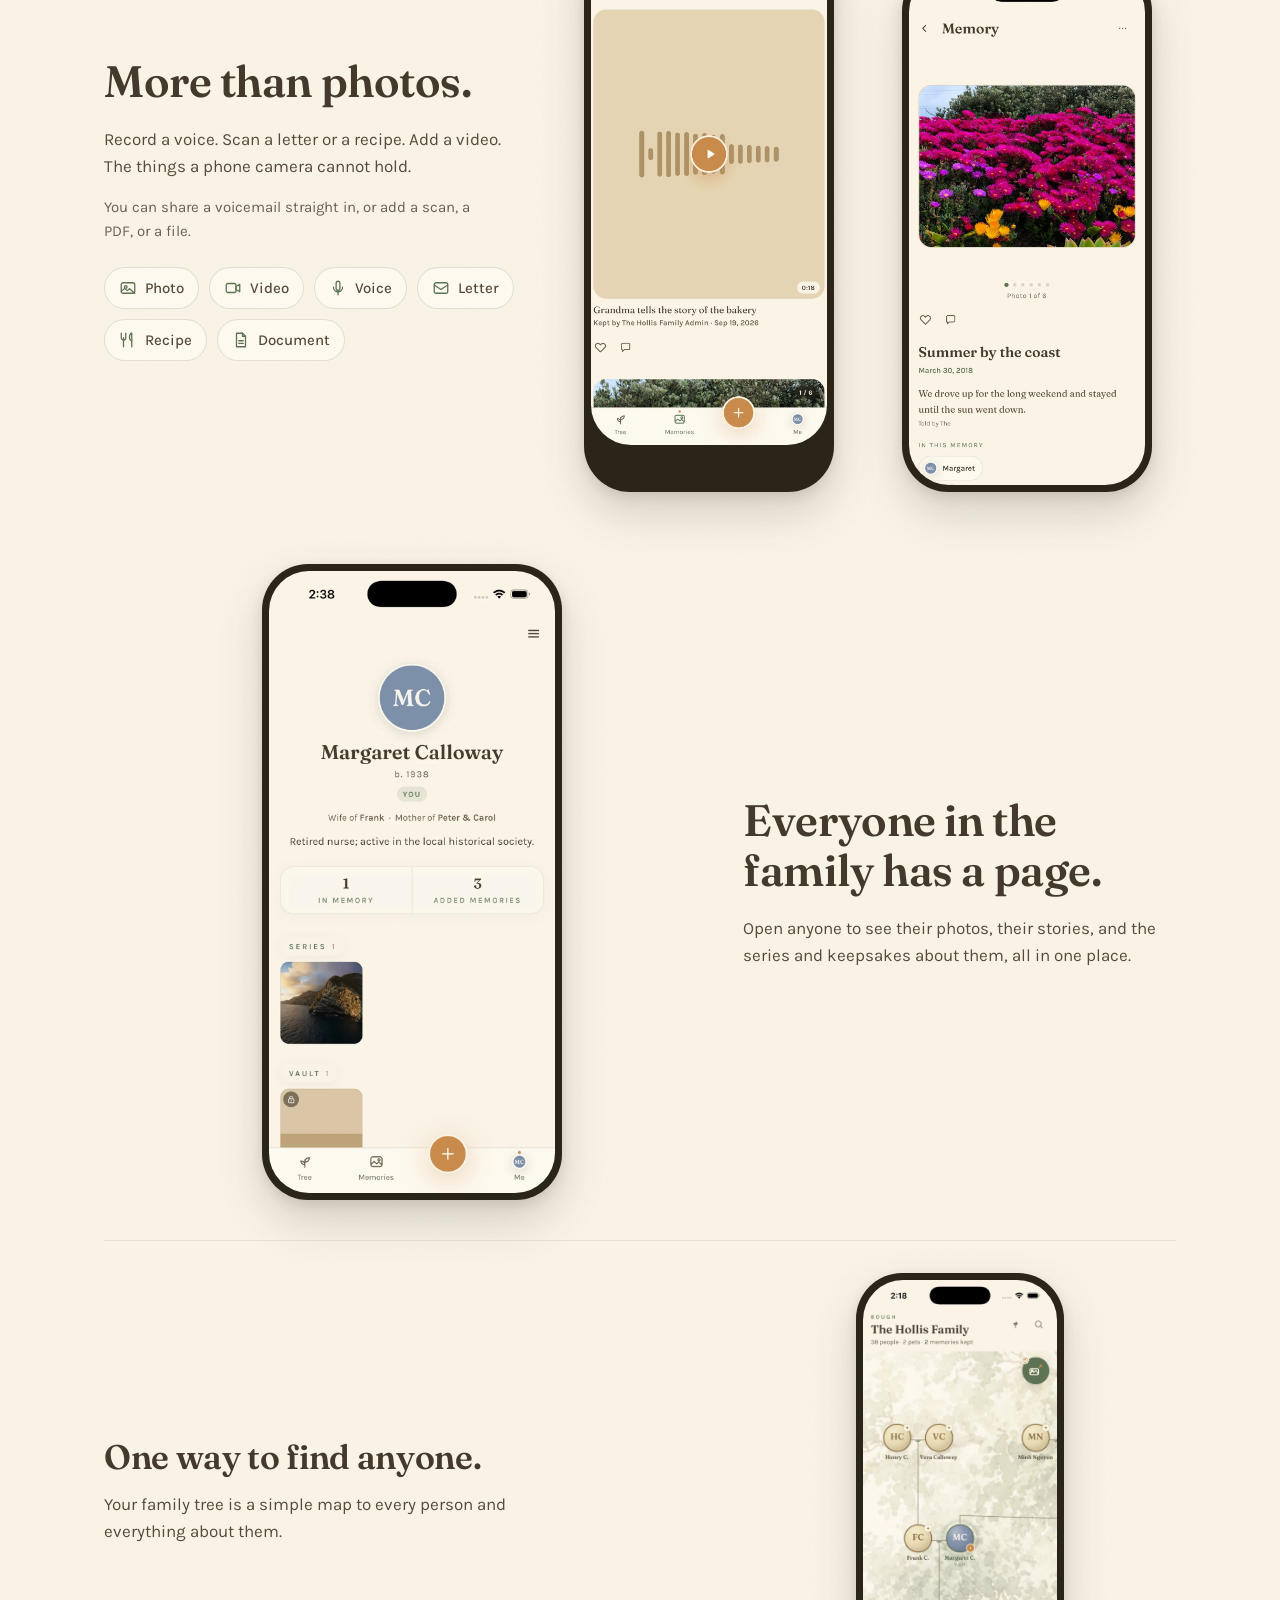
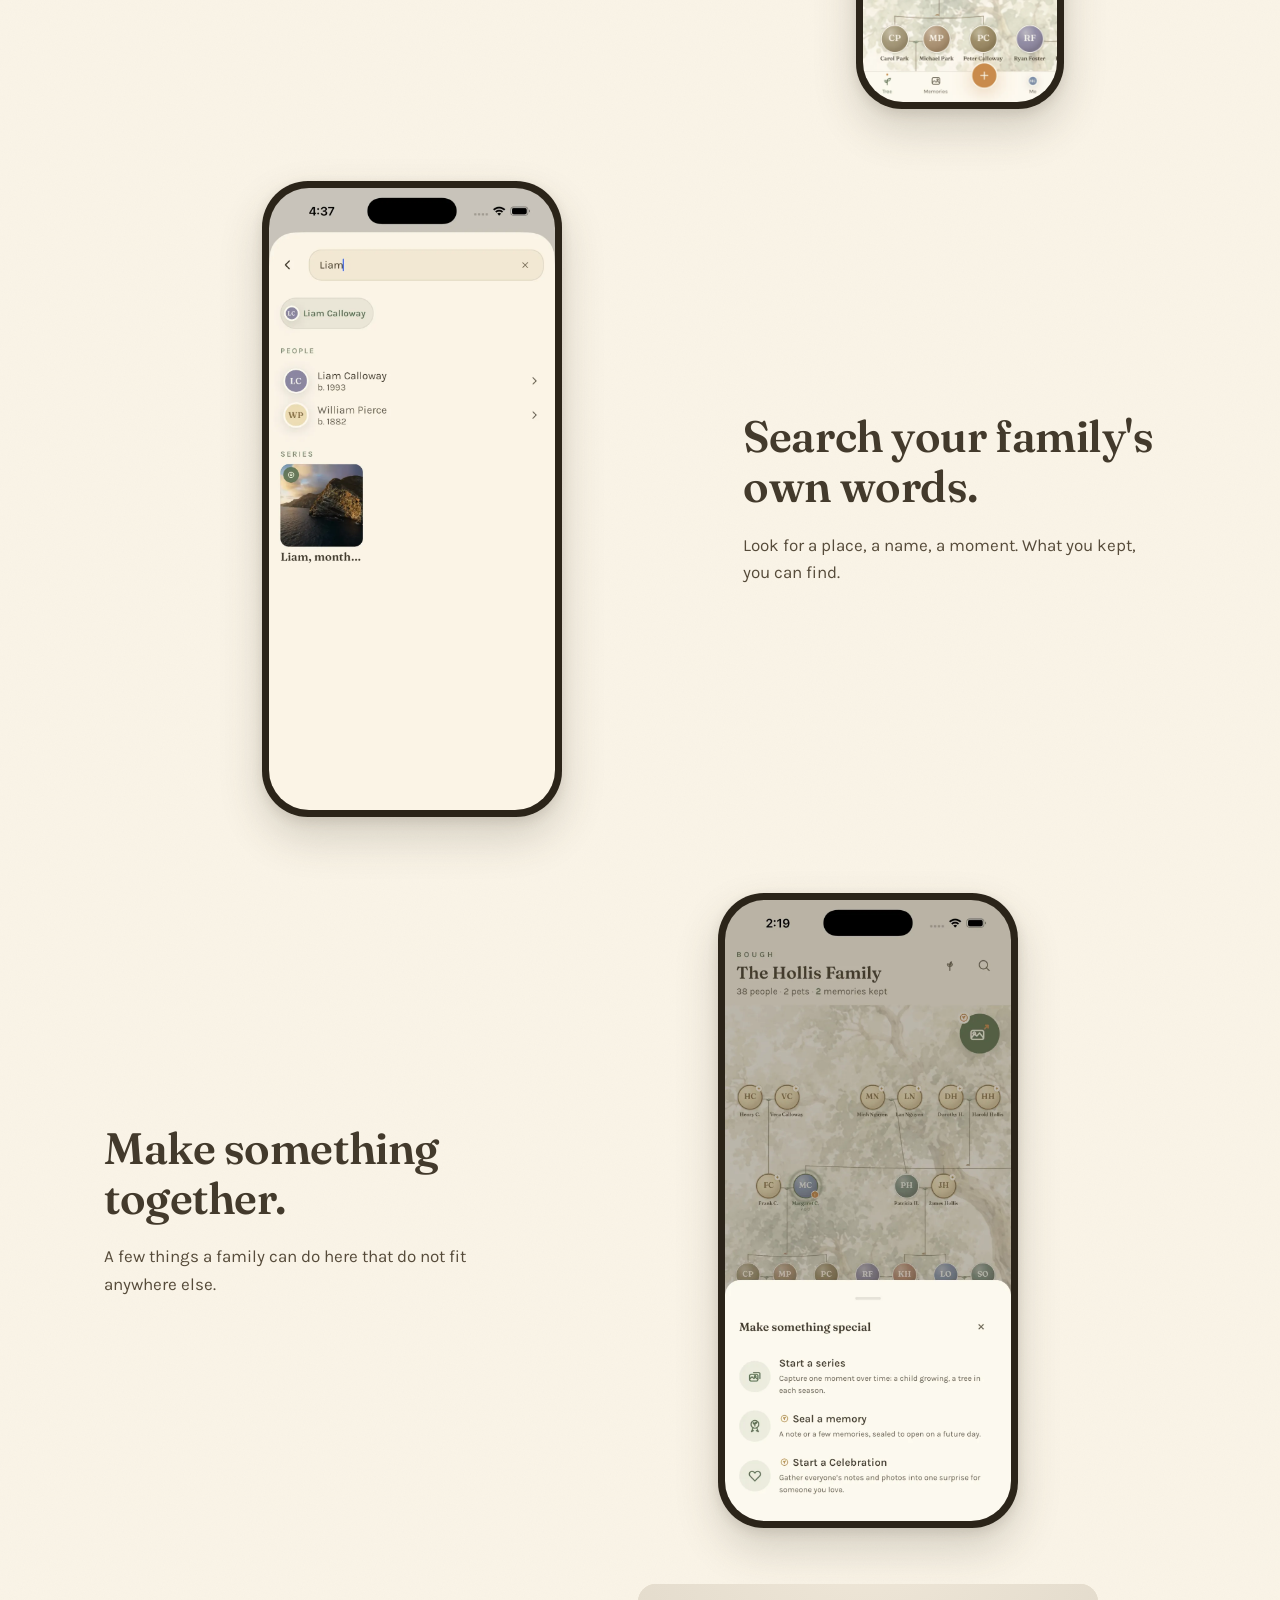
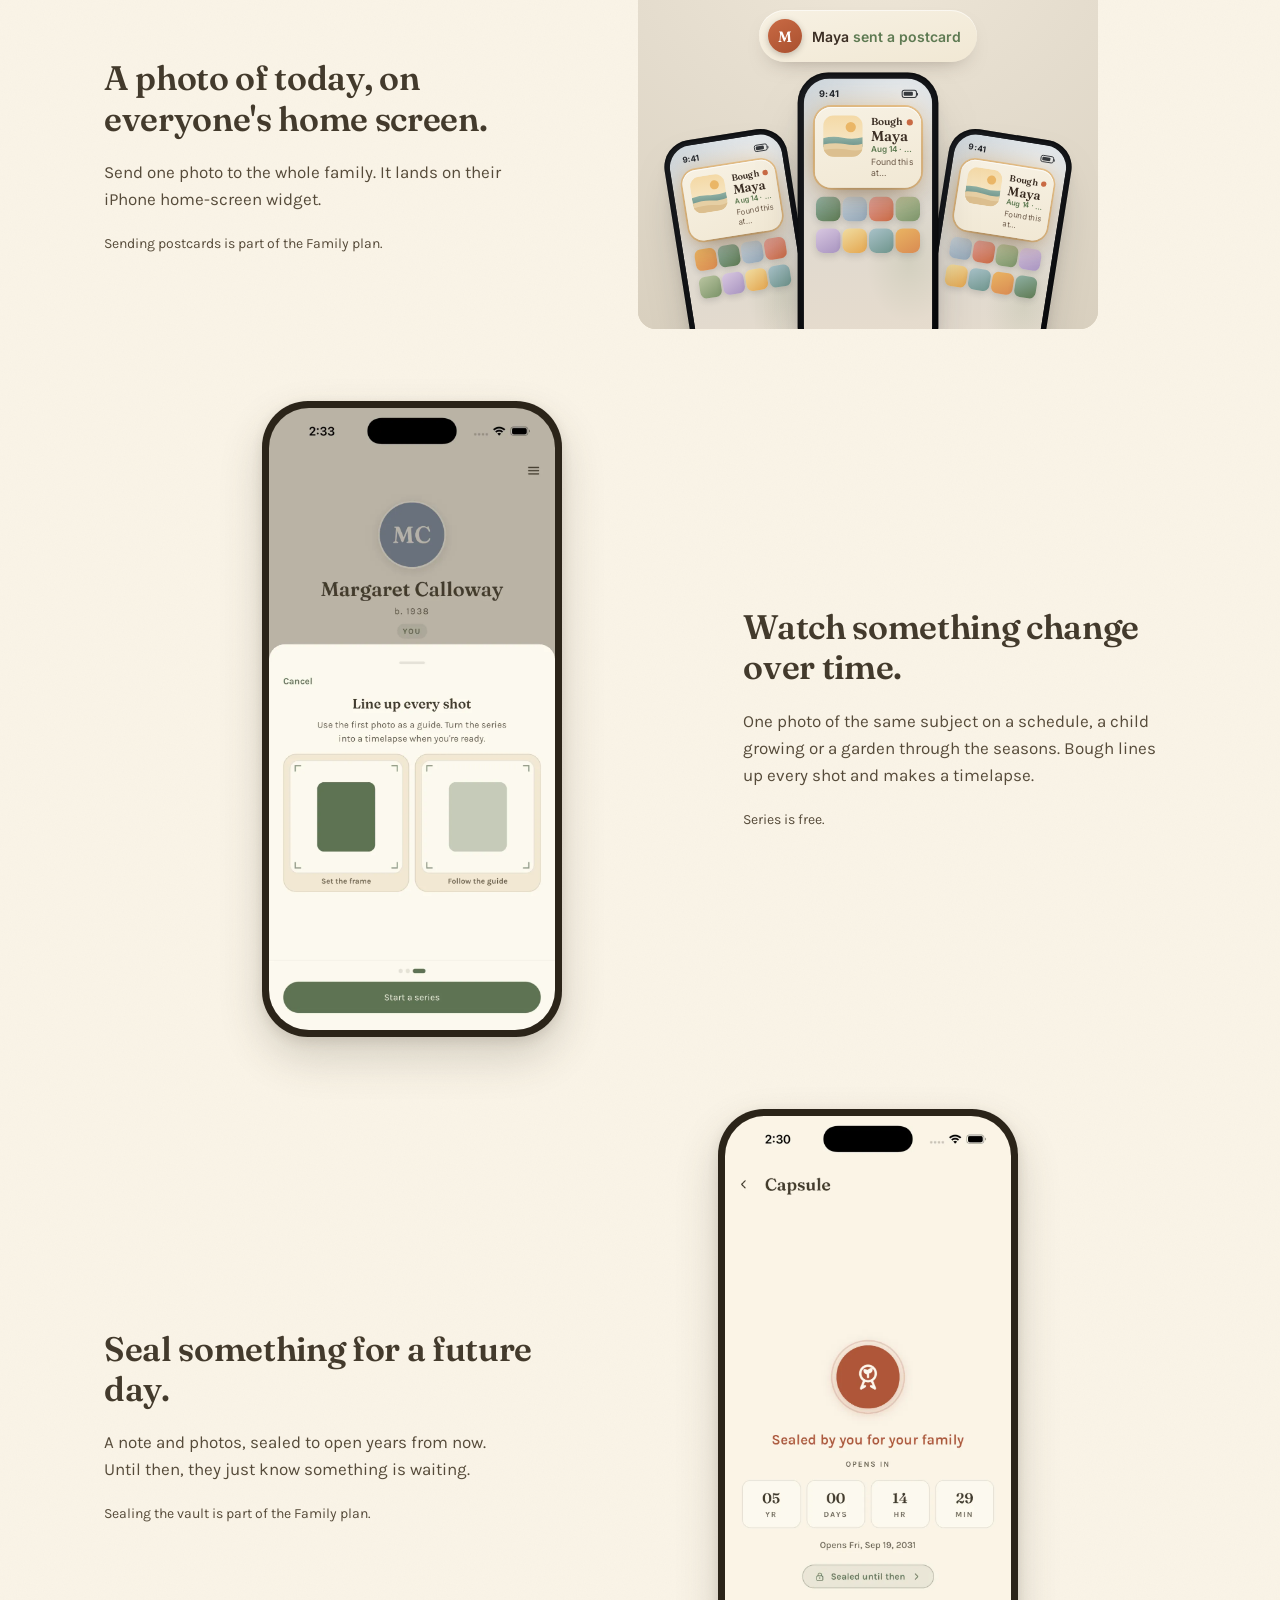
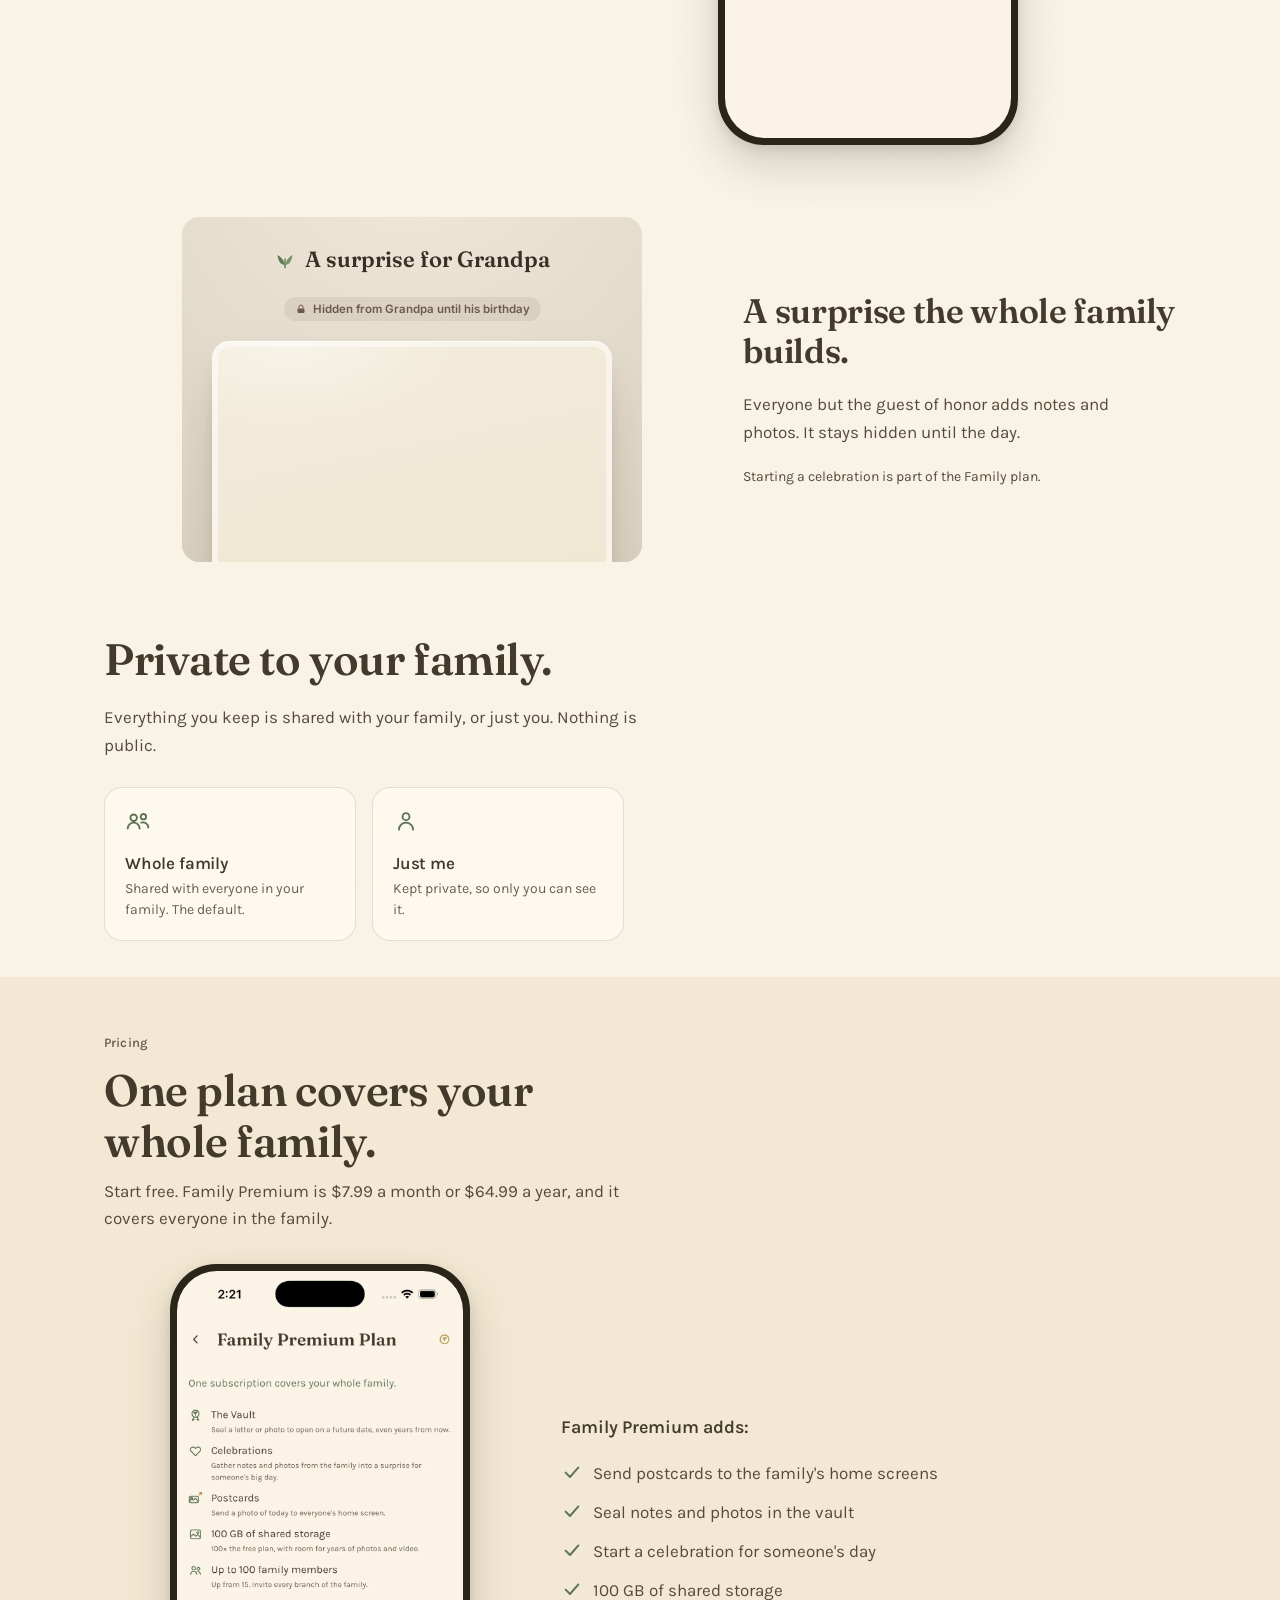
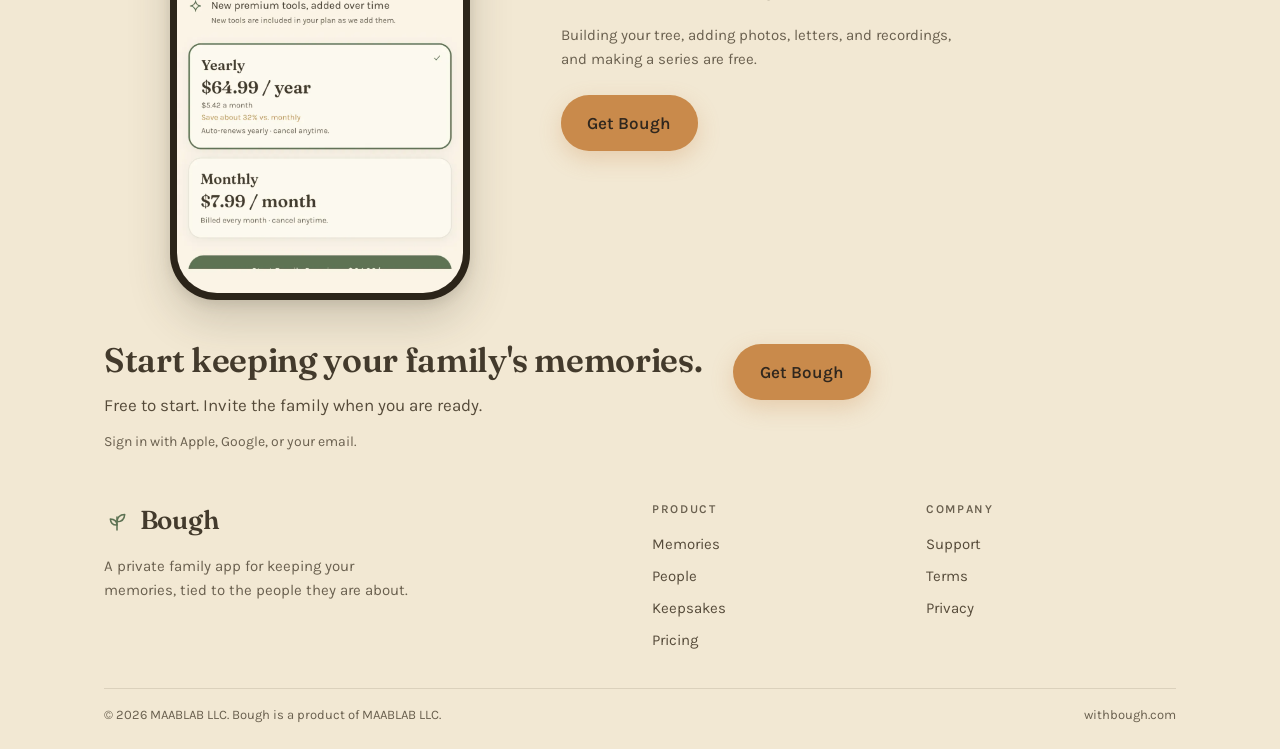
==== commit 56cdbb65: "feat: memories-first landing page with real app screenshots (sc-2639) Co-Authored-By: Claude Opus 4." ====
--- a/index.html
+++ b/index.html
@@ -4,10 +4,10 @@
   <meta charset="utf-8">
   <meta name="viewport" content="width=device-width, initial-scale=1, viewport-fit=cover">
   <meta name="color-scheme" content="light">
-  <title>Bough, a private place for your whole family</title>
-  <meta name="description" content="Send today's photo to the family's iOS home-screen widgets, build birthday surprises together, and keep every memory tied to the people it is about, in one private family app.">
+  <title>Bough, where your family's memories live</title>
+  <meta name="description" content="A private family app where photos, voice recordings, letters, and recipes are kept together and tied to the people they are about.">
   <meta property="og:title" content="Bough">
-  <meta property="og:description" content="A private family app. Let the whole family in on your day.">
+  <meta property="og:description" content="Where your family's memories live. A private family app.">
   <meta property="og:type" content="website">
   <link rel="icon" href="assets/bough-mark.svg" type="image/svg+xml">
   <link rel="preconnect" href="https://fonts.googleapis.com">
@@ -31,9 +31,9 @@
       </a>
       <nav class="nav" aria-label="Primary">
         <div class="nav-links">
-          <a href="#what">What it is</a>
-          <a href="#postcards">Postcards</a>
-          <a href="#celebrations">Celebrations</a>
+          <a href="#memories">Memories</a>
+          <a href="#people">People</a>
+          <a href="#keepsakes">Keepsakes</a>
           <a href="#pricing">Pricing</a>
         </div>
         <a class="btn btn-primary" href="https://apps.apple.com/app/id6780286740" target="_blank" rel="noopener">Get Bough</a>
@@ -43,299 +43,278 @@
 
   <main id="main">
 
-    <!-- hero -->
+    <!-- 1. hero -->
     <section class="hero">
       <div class="wrap">
         <div class="hero-inner g12">
           <div class="hero-copy">
             <p class="eyebrow">A private family app</p>
-            <h1 class="t-l1">Let the whole family in on your day.</h1>
-            <p class="lead">Send today's photo to the family's iOS home-screen widgets. Build a birthday surprise together, with cards the guest of honor won't see until the day.</p>
+            <h1 class="t-l1">Where your family's memories live.</h1>
+            <p class="lead">Photos, voice recordings, letters, and recipes, kept together and tied to the people they are about.</p>
             <div class="hero-actions">
               <a class="btn btn-primary" href="https://apps.apple.com/app/id6780286740" target="_blank" rel="noopener">Get Bough</a>
-              <a class="btn btn-quiet" href="#postcards">See how it works</a>
+              <a class="btn btn-quiet" href="#memories">See how it works</a>
             </div>
             <p class="hero-note">Free to start. One plan covers everyone in the family.</p>
           </div>
-
-          <div class="tree-stage" role="img" aria-label="A living family tree. Rose and Sam at the top, with a shared photo from 1963 at the shore. Their children Mara and June below. Mara and Leo together, with their children Ivy and Theo. A memory was added to Theo's branch today.">
-            <svg viewBox="56 44 566 404" xmlns="http://www.w3.org/2000/svg">
-              <defs>
-                <filter id="warm" x="-40%" y="-40%" width="180%" height="180%">
-                  <feDropShadow dx="0" dy="3" stdDeviation="4" flood-color="#433a2c" flood-opacity="0.14"/>
-                </filter>
-                <clipPath id="photoClip"><circle cx="118" cy="118" r="27"/></clipPath>
-              </defs>
-
-              <!-- branches -->
-              <path class="branch" style="--len:170; --d:0.1s" d="M282 92 H438"/>
-              <path class="branch" style="--len:280; --d:0.5s" d="M360 110 C360 170 180 170 180 208"/>
-              <path class="branch" style="--len:280; --d:0.5s" d="M360 110 C360 170 560 170 560 208"/>
-              <path class="branch" style="--len:130; --d:1.0s" d="M212 242 H328"/>
-              <path class="branch" style="--len:180; --d:1.3s" d="M270 260 C270 316 210 320 210 346"/>
-              <path class="branch" style="--len:180; --d:1.3s" d="M270 260 C270 316 330 320 330 346"/>
-              <!-- thin connector from Rose to the shared photo -->
-              <path class="branch" style="--len:120; --d:1.6s" d="M224 82 C180 84 150 96 138 106" stroke-dasharray="2 5" stroke-width="1.6"/>
-
-              <!-- marriage knots -->
-              <g class="person" style="--pd:0.35s">
-                <path d="M360 82 L370 92 L360 102 L350 92 Z" fill="none" stroke="#7c8b6f" stroke-width="2"/>
-              </g>
-              <g class="person" style="--pd:0.95s">
-                <path d="M270 232 L280 242 L270 252 L260 242 Z" fill="none" stroke="#7c8b6f" stroke-width="2"/>
-              </g>
-
-              <!-- shared photo moment, tagged to Rose -->
-              <g class="life" style="--pd:2s" filter="url(#warm)">
-                <circle cx="118" cy="118" r="30" fill="var(--disc-rim)"/>
-                <g clip-path="url(#photoClip)">
-                  <rect x="91" y="91" width="54" height="54" fill="#dcc79a"/>
-                  <path d="M91 138 l16-16 12 10 12-12 14 14 v20 h-54 z" fill="#9a7f52"/>
-                  <circle cx="132" cy="104" r="6" fill="#efe3c2"/>
-                </g>
-                <circle cx="118" cy="118" r="30" fill="none" stroke="var(--line)" stroke-width="1.4"/>
-                <text x="118" y="164" class="life-cap" text-anchor="middle">1963, at the shore</text>
-              </g>
-
-              <!-- people -->
-              <g class="person" style="--pd:0.5s" filter="url(#warm)">
-                <circle cx="250" cy="92" r="34" fill="var(--disc-rim)"/>
-                <circle cx="250" cy="92" r="31" fill="#b0563a"/>
-                <text x="250" y="92" fill="#fcf8ee" font-family="Fraunces, Georgia, serif" font-weight="600" font-size="27" text-anchor="middle" dominant-baseline="central">R</text>
-                <text x="250" y="144" fill="var(--ink)" font-family="Fraunces, Georgia, serif" font-weight="500" font-size="16" text-anchor="middle">Rose</text>
-              </g>
-              <g class="person" style="--pd:0.5s" filter="url(#warm)">
-                <circle cx="470" cy="92" r="34" fill="var(--disc-rim)"/>
-                <circle cx="470" cy="92" r="31" fill="#7c8b6f"/>
-                <text x="470" y="92" fill="#fcf8ee" font-family="Fraunces, Georgia, serif" font-weight="600" font-size="27" text-anchor="middle" dominant-baseline="central">S</text>
-                <text x="470" y="144" fill="var(--ink)" font-family="Fraunces, Georgia, serif" font-weight="500" font-size="16" text-anchor="middle">Sam</text>
-              </g>
-
-              <g class="person" style="--pd:1.0s" filter="url(#warm)">
-                <circle cx="180" cy="242" r="34" fill="var(--disc-rim)"/>
-                <circle cx="180" cy="242" r="31" fill="#c98a4b"/>
-                <text x="180" y="242" fill="#fcf8ee" font-family="Fraunces, Georgia, serif" font-weight="600" font-size="27" text-anchor="middle" dominant-baseline="central">M</text>
-                <text x="180" y="294" fill="var(--ink)" font-family="Fraunces, Georgia, serif" font-weight="500" font-size="16" text-anchor="middle">Mara</text>
-              </g>
-              <g class="person" style="--pd:1.0s" filter="url(#warm)">
-                <circle cx="360" cy="242" r="34" fill="var(--disc-rim)"/>
-                <circle cx="360" cy="242" r="31" fill="#b9924f"/>
-                <text x="360" y="242" fill="#fcf8ee" font-family="Fraunces, Georgia, serif" font-weight="600" font-size="27" text-anchor="middle" dominant-baseline="central">L</text>
-                <text x="360" y="294" fill="var(--ink)" font-family="Fraunces, Georgia, serif" font-weight="500" font-size="16" text-anchor="middle">Leo</text>
-              </g>
-              <g class="person" style="--pd:1.0s" filter="url(#warm)">
-                <circle cx="560" cy="242" r="34" fill="var(--disc-rim)"/>
-                <circle cx="560" cy="242" r="31" fill="#5d7253"/>
-                <text x="560" y="242" fill="#fcf8ee" font-family="Fraunces, Georgia, serif" font-weight="600" font-size="27" text-anchor="middle" dominant-baseline="central">J</text>
-                <text x="560" y="294" fill="var(--ink)" font-family="Fraunces, Georgia, serif" font-weight="500" font-size="16" text-anchor="middle">June</text>
-              </g>
-
-              <g class="person" style="--pd:1.6s" filter="url(#warm)">
-                <circle cx="210" cy="380" r="34" fill="var(--disc-rim)"/>
-                <circle cx="210" cy="380" r="31" fill="#a26a4a"/>
-                <text x="210" y="380" fill="#fcf8ee" font-family="Fraunces, Georgia, serif" font-weight="600" font-size="27" text-anchor="middle" dominant-baseline="central">I</text>
-                <text x="210" y="432" fill="var(--ink)" font-family="Fraunces, Georgia, serif" font-weight="500" font-size="16" text-anchor="middle">Ivy</text>
-              </g>
-              <g class="person" style="--pd:1.6s" filter="url(#warm)">
-                <circle cx="330" cy="380" r="34" fill="var(--disc-rim)"/>
-                <circle cx="330" cy="380" r="31" fill="#8a9b6f"/>
-                <text x="330" y="380" fill="#fcf8ee" font-family="Fraunces, Georgia, serif" font-weight="600" font-size="27" text-anchor="middle" dominant-baseline="central">T</text>
-                <text x="330" y="432" fill="var(--ink)" font-family="Fraunces, Georgia, serif" font-weight="500" font-size="16" text-anchor="middle">Theo</text>
-              </g>
-
-              <!-- added today marker on Theo's living node -->
-              <g class="life" style="--pd:2.2s">
-                <circle class="pulse" cx="358" cy="356" r="5" fill="var(--amber)"/>
-                <circle cx="358" cy="356" r="4" fill="var(--amber)"/>
-                <text x="372" y="360" class="life-mark">added today</text>
-              </g>
-            </svg>
-            <p class="tree-caption">Add a parent, a grandparent, a partner, a child, and the tree grows.</p>
-          </div>
-        </div>
-      </div>
-    </section>
-
-    <!-- the group-chat problem -->
-    <section class="problem section" id="what">
+          <div class="hero-visual">
+            <div class="phone">
+              <img src="assets/screenshots/feed-voice-and-photo.webp" width="1206" height="2622" fetchpriority="high" alt="The Bough feed showing a voice memory, Grandma tells the story of the bakery, above a photo, with Tree, Memories, and Me tabs along the bottom.">
+            </div>
+          </div>
+        </div>
+      </div>
+    </section>
+
+    <!-- 2. the group-chat problem -->
+    <section class="feature section reverse" id="problem">
+      <div class="wrap">
+        <div class="split g12">
+          <div class="split-copy">
+            <h2 class="t-l2">Your best family photos are buried in the group chat.</h2>
+            <p>Find the one your brother sent three summers ago. Bough gives every memory a home, organized around the people in your family.</p>
+          </div>
+          <div class="split-visual">
+            <div class="phone">
+              <img src="assets/screenshots/feed-photo-memory.webp" width="1206" height="2622" loading="lazy" alt="The Bough feed showing a photo memory titled Summer by the coast.">
+            </div>
+          </div>
+        </div>
+      </div>
+    </section>
+
+    <!-- 3. what a memory can be -->
+    <section class="memories section" id="memories">
+      <div class="wrap">
+        <div class="g12 mem-grid">
+          <div class="mem-copy">
+            <h2 class="t-l2">More than photos.</h2>
+            <p class="lead">Record a voice. Scan a letter or a recipe. Add a video. The things a phone camera cannot hold.</p>
+            <p class="mem-nod">You can share a voicemail straight in, or add a scan, a PDF, or a file.</p>
+            <ul class="type-row" aria-label="Kinds of memory you can keep">
+              <li class="type-chip">
+                <svg viewBox="0 0 24 24" fill="none" stroke="currentColor" stroke-width="1.7" stroke-linecap="round" stroke-linejoin="round" aria-hidden="true"><rect x="3" y="5" width="18" height="14" rx="2.5"/><circle cx="9" cy="10.5" r="1.8"/><path d="M3 16.5l4.5-4 3.5 3 3-2.5 7 6"/></svg>Photo
+              </li>
+              <li class="type-chip">
+                <svg viewBox="0 0 24 24" fill="none" stroke="currentColor" stroke-width="1.7" stroke-linecap="round" stroke-linejoin="round" aria-hidden="true"><rect x="3" y="6" width="13" height="12" rx="2.5"/><path d="M16 10l5-3v10l-5-3z"/></svg>Video
+              </li>
+              <li class="type-chip">
+                <svg viewBox="0 0 24 24" fill="none" stroke="currentColor" stroke-width="1.7" stroke-linecap="round" stroke-linejoin="round" aria-hidden="true"><rect x="9.5" y="3" width="5" height="12" rx="2.5"/><path d="M6 11a6 6 0 0 0 12 0"/><path d="M12 17v4"/></svg>Voice
+              </li>
+              <li class="type-chip">
+                <svg viewBox="0 0 24 24" fill="none" stroke="currentColor" stroke-width="1.7" stroke-linecap="round" stroke-linejoin="round" aria-hidden="true"><rect x="3" y="5" width="18" height="14" rx="2.5"/><path d="M3 8l9 6 9-6"/></svg>Letter
+              </li>
+              <li class="type-chip">
+                <svg viewBox="0 0 24 24" fill="none" stroke="currentColor" stroke-width="1.7" stroke-linecap="round" stroke-linejoin="round" aria-hidden="true"><path d="M9 3v6a3 3 0 0 1-6 0V3"/><path d="M6 9v12"/><path d="M17 3c-1.7 0-3 2.2-3 5s1.3 5 3 5V3z"/><path d="M17 13v8"/></svg>Recipe
+              </li>
+              <li class="type-chip">
+                <svg viewBox="0 0 24 24" fill="none" stroke="currentColor" stroke-width="1.7" stroke-linecap="round" stroke-linejoin="round" aria-hidden="true"><path d="M6 3h8l4 4v14H6z"/><path d="M14 3v4h4"/><path d="M9 13h6"/><path d="M9 16.5h6"/></svg>Document
+              </li>
+            </ul>
+          </div>
+          <div class="mem-visual">
+            <div class="phone">
+              <img src="assets/screenshots/feed-voice-and-photo.webp" width="1206" height="2622" loading="lazy" alt="A voice memory playing in the family feed.">
+            </div>
+            <div class="phone">
+              <img src="assets/screenshots/memory-detail-photo.webp" width="1206" height="2622" loading="lazy" alt="A memory opened to show its photos, a title, a date, and the people it is about.">
+            </div>
+          </div>
+        </div>
+      </div>
+    </section>
+
+    <!-- 4. everyone has a page + tree sub-beat -->
+    <section class="feature section" id="people">
+      <div class="wrap">
+        <div class="split g12">
+          <div class="split-visual">
+            <div class="phone">
+              <img src="assets/screenshots/person-portfolio-full.webp" width="1206" height="2622" loading="lazy" alt="Margaret Calloway's page, with her relationships, a short bio, and shelves for her series and vault memories.">
+            </div>
+          </div>
+          <div class="split-copy">
+            <h2 class="t-l2">Everyone in the family has a page.</h2>
+            <p>Open anyone to see their photos, their stories, and the series and keepsakes about them, all in one place.</p>
+          </div>
+        </div>
+
+        <div class="subbeat g12">
+          <div class="subbeat-copy">
+            <h3 class="t-l3">One way to find anyone.</h3>
+            <p>Your family tree is a simple map to every person and everything about them.</p>
+          </div>
+          <div class="subbeat-visual">
+            <div class="phone small">
+              <img src="assets/screenshots/tree-zoomed-labeled.webp" width="1206" height="2622" loading="lazy" alt="The family tree, a map of everyone in the family.">
+            </div>
+          </div>
+        </div>
+      </div>
+    </section>
+
+    <!-- 5. search -->
+    <section class="feature section reverse" id="search">
+      <div class="wrap">
+        <div class="split g12">
+          <div class="split-copy">
+            <h2 class="t-l2">Search your family's own words.</h2>
+            <p>Look for a place, a name, a moment. What you kept, you can find.</p>
+          </div>
+          <div class="split-visual">
+            <div class="phone">
+              <img src="assets/screenshots/search-results.webp" width="1206" height="2622" loading="lazy" alt="A search for Liam returning matching people and a series.">
+            </div>
+          </div>
+        </div>
+      </div>
+    </section>
+
+    <!-- 6. things you can make together -->
+    <section class="keepsakes-intro section" id="keepsakes">
+      <div class="wrap">
+        <div class="split g12">
+          <div class="split-copy">
+            <h2 class="t-l2">Make something together.</h2>
+            <p>A few things a family can do here that do not fit anywhere else.</p>
+          </div>
+          <div class="split-visual">
+            <div class="phone">
+              <img src="assets/screenshots/make-something-special.webp" width="1206" height="2622" loading="lazy" alt="The make something special menu, offering a series, a sealed memory, and a celebration.">
+            </div>
+          </div>
+        </div>
+      </div>
+    </section>
+
+    <!-- 6a. postcards -->
+    <section class="feature section">
+      <div class="wrap">
+        <div class="split g12">
+          <div class="split-copy">
+            <h2 class="t-l3">A photo of today, on everyone's home screen.</h2>
+            <p>Send one photo to the whole family. It lands on their iPhone home-screen widget.</p>
+            <p class="feature-note">Sending postcards is part of the Family plan.</p>
+          </div>
+          <div class="split-visual">
+            <iframe class="anim-frame" src="assets/animations/postcard-fanout.html" loading="lazy" title="A postcard is sent to the family and lands on everyone's iPhone home-screen widgets."></iframe>
+          </div>
+        </div>
+      </div>
+    </section>
+
+    <!-- 6b. series -->
+    <section class="feature section reverse">
+      <div class="wrap">
+        <div class="split g12">
+          <div class="split-copy">
+            <h2 class="t-l3">Watch something change over time.</h2>
+            <p>One photo of the same subject on a schedule, a child growing or a garden through the seasons. Bough lines up every shot and makes a timelapse.</p>
+            <p class="feature-note">Series is free.</p>
+          </div>
+          <div class="split-visual">
+            <div class="phone">
+              <img src="assets/screenshots/series-lineup-timelapse.webp" width="1206" height="2622" loading="lazy" alt="Setting up a series by lining up each new shot against the first photo.">
+            </div>
+          </div>
+        </div>
+      </div>
+    </section>
+
+    <!-- 6c. vault -->
+    <section class="feature section">
+      <div class="wrap">
+        <div class="split g12">
+          <div class="split-copy">
+            <h2 class="t-l3">Seal something for a future day.</h2>
+            <p>A note and photos, sealed to open years from now. Until then, they just know something is waiting.</p>
+            <p class="feature-note">Sealing the vault is part of the Family plan.</p>
+          </div>
+          <div class="split-visual">
+            <div class="phone">
+              <img src="assets/screenshots/vault-capsule-waiting.webp" width="1206" height="2622" loading="lazy" alt="A sealed capsule counting down the years, days, and hours until it opens.">
+            </div>
+          </div>
+        </div>
+      </div>
+    </section>
+
+    <!-- 6d. celebrations -->
+    <section class="feature section reverse">
+      <div class="wrap">
+        <div class="split g12">
+          <div class="split-copy">
+            <h2 class="t-l3">A surprise the whole family builds.</h2>
+            <p>Everyone but the guest of honor adds notes and photos. It stays hidden until the day.</p>
+            <p class="feature-note">Starting a celebration is part of the Family plan.</p>
+          </div>
+          <div class="split-visual">
+            <iframe class="anim-frame" src="assets/animations/celebration-reveal.html" loading="lazy" title="Family members add cards to a hidden celebration board that is revealed to the guest of honor on the day."></iframe>
+          </div>
+        </div>
+      </div>
+    </section>
+
+    <!-- 7. private by default -->
+    <section class="problem section" id="privacy">
       <div class="wrap">
         <div class="narrow-800">
-          <h2 class="t-l2">Find the photo from three summers ago.</h2>
-          <p class="lead">Your brother's photo is buried in the group chat. Add it to Bough and tag the people in it. It stays on their branches, alongside the letters and recordings your family keeps.</p>
-        </div>
-      </div>
-    </section>
-
-    <!-- postcards -->
-    <section class="feature section" id="postcards">
-      <div class="wrap">
-        <div class="split g12">
-          <div class="split-copy">
-            <h2 class="t-l3">Today's photo, on everyone's home screen.</h2>
-            <p>Send a postcard from Sunday lunch and the photo lands on the whole family's iOS home-screen widgets. In the family feed, share memories and catch up in the comments.</p>
-            <p class="feature-note">Sending postcards is included in the Family plan.</p>
-          </div>
-          <div class="split-visual">
-            <iframe class="anim-frame" src="assets/animations/postcard-fanout.html" loading="lazy" title="A postcard sent from a Sunday lunch lands on the family's iPhone home-screen widgets."></iframe>
-          </div>
-        </div>
-      </div>
-    </section>
-
-    <!-- series / timelapse -->
-    <section class="feature section reverse" id="series">
-      <div class="wrap">
-        <div class="split g12">
-          <div class="split-copy">
-            <h2 class="t-l3">Watch them grow up.</h2>
-            <p>Take one photo of your child each month, or the same tree every season. Bough turns the series into a timelapse.</p>
-          </div>
-          <div class="split-visual" aria-hidden="true">
-            <svg viewBox="0 0 460 210" xmlns="http://www.w3.org/2000/svg">
-              <!-- four frames of one tree across the seasons -->
-              <g fill="var(--surface)" stroke="var(--line)" stroke-width="1.6">
-                <rect x="12"  y="20" width="96" height="118" rx="12"/>
-                <rect x="126" y="20" width="96" height="118" rx="12"/>
-                <rect x="240" y="20" width="96" height="118" rx="12"/>
-                <rect x="354" y="20" width="96" height="118" rx="12"/>
-              </g>
-              <!-- ground line inside each frame -->
-              <g stroke="var(--hairline)" stroke-width="1.4" stroke-linecap="round">
-                <path d="M26 120 H94"/>
-                <path d="M140 120 H208"/>
-                <path d="M254 120 H322"/>
-                <path d="M368 120 H436"/>
-              </g>
-              <!-- trunks -->
-              <g stroke="var(--amber-press)" stroke-width="3" stroke-linecap="round">
-                <path d="M60 120 V96"/>
-                <path d="M174 120 V82"/>
-                <path d="M288 120 V64"/>
-                <path d="M402 120 V48"/>
-              </g>
-              <!-- canopies, growing -->
-              <g fill="var(--sage)" stroke="var(--sage-deep)" stroke-width="1.2">
-                <circle cx="60"  cy="90" r="9"/>
-                <circle cx="174" cy="74" r="13"/>
-                <circle cx="288" cy="56" r="17"/>
-                <circle cx="402" cy="40" r="21"/>
-              </g>
-              <!-- timelapse line + play glyph -->
-              <path d="M60 166 H402" fill="none" stroke="var(--line)" stroke-width="1.4" stroke-dasharray="2 6" stroke-linecap="round"/>
-              <circle cx="231" cy="166" r="15" fill="var(--surface)" stroke="var(--sage-deep)" stroke-width="1.6"/>
-              <path d="M227 159 l9 7 -9 7 z" fill="var(--amber)"/>
-              <!-- season labels -->
-              <g fill="var(--muted)" font-family="Karla, sans-serif" font-size="12" text-anchor="middle">
-                <text x="60"  y="200">spring</text>
-                <text x="174" y="200">summer</text>
-                <text x="288" y="200">autumn</text>
-                <text x="402" y="200">winter</text>
-              </g>
-            </svg>
-          </div>
-        </div>
-      </div>
-    </section>
-
-    <!-- vault -->
-    <section class="feature section" id="vault">
-      <div class="wrap">
-        <div class="split g12">
-          <div class="split-copy">
-            <h2 class="t-l3">A note for a birthday years from now.</h2>
-            <p>Seal a note and a few photos for a date you choose. The people you choose know something is waiting, but can't see what's inside until it opens. Vault memories don't appear in the feed or on widgets.</p>
-          </div>
-          <div class="split-visual" aria-hidden="true">
-            <svg viewBox="0 0 360 230" xmlns="http://www.w3.org/2000/svg">
-              <!-- sealed envelope -->
-              <rect x="70" y="60" width="220" height="128" rx="12" fill="var(--surface)" stroke="var(--line)" stroke-width="1.6"/>
-              <path d="M72 70 L180 138 L288 70" fill="var(--surface-alt)" stroke="var(--line)" stroke-width="1.6" stroke-linejoin="round"/>
-              <!-- wax seal -->
-              <circle cx="180" cy="132" r="22" fill="var(--terracotta)" stroke="#8f4128" stroke-width="1.4"/>
-              <path d="M174 130 v-3 a6 6 0 0 1 12 0 v3" fill="none" stroke="var(--on-accent)" stroke-width="2"/>
-              <rect x="171" y="130" width="18" height="13" rx="2.5" fill="var(--on-accent)"/>
-              <circle cx="180" cy="136" r="2" fill="var(--terracotta)"/>
-              <!-- caption -->
-              <text x="180" y="212" fill="var(--muted)" font-family="Karla, sans-serif" font-size="13" text-anchor="middle">opens on her 18th</text>
-            </svg>
-          </div>
-        </div>
-      </div>
-    </section>
-
-    <!-- celebrations -->
-    <section class="feature section reverse" id="celebrations">
-      <div class="wrap">
-        <div class="split g12">
-          <div class="split-copy">
-            <h2 class="t-l3">A surprise the whole family makes together.</h2>
-            <p>Everyone except the guest of honor adds cards with photos and notes to one board. On the day, it's revealed to them, and they can see who each card is from.</p>
-          </div>
-          <div class="split-visual">
-            <iframe class="anim-frame" src="assets/animations/celebration-reveal.html" loading="lazy" title="Family members add cards to a hidden celebration board that is revealed to the guest of honor on the day."></iframe>
-          </div>
-        </div>
-      </div>
-    </section>
-
-    <!-- private by design -->
-    <section class="problem section" id="privacy">
-      <div class="wrap">
-        <div class="narrow-800">
-          <h2 class="t-l2">Your family, and no one else.</h2>
-          <p class="lead">Nothing you share is public. There are no ads.</p>
+          <h2 class="t-l2">Private to your family.</h2>
+          <p class="lead">Everything you keep is shared with your family, or just you. Nothing is public.</p>
+          <div class="share-options">
+            <div class="share-card">
+              <svg viewBox="0 0 24 24" fill="none" stroke="currentColor" stroke-width="1.7" stroke-linecap="round" stroke-linejoin="round" aria-hidden="true"><circle cx="8" cy="9" r="3"/><path d="M2.5 19a5.5 5.5 0 0 1 11 0"/><circle cx="17" cy="8" r="2.5"/><path d="M15 13.5a5 5 0 0 1 6.5 4.5"/></svg>
+              <h3>Whole family</h3>
+              <p>Shared with everyone in your family. The default.</p>
+            </div>
+            <div class="share-card">
+              <svg viewBox="0 0 24 24" fill="none" stroke="currentColor" stroke-width="1.7" stroke-linecap="round" stroke-linejoin="round" aria-hidden="true"><circle cx="12" cy="8" r="3.2"/><path d="M5.5 20a6.5 6.5 0 0 1 13 0"/></svg>
+              <h3>Just me</h3>
+              <p>Kept private, so only you can see it.</p>
+            </div>
+          </div>
         </div>
       </div>
     </section>
 
     <div class="ending">
 
-    <!-- pricing -->
+    <!-- 8. pricing -->
     <section class="pricing section" id="pricing">
       <div class="wrap">
-        <div class="narrow-920">
-          <div class="price-intro">
-            <p class="kicker">Pricing</p>
-            <h2 class="t-l2">One plan for the whole family.</h2>
-            <p class="lead">Start free. When you upgrade, one subscription covers everyone in the family.</p>
-          </div>
-
-          <div class="price-grid g12">
-            <div class="plan free">
-              <p class="plan-name">Free</p>
-              <div class="price">$0</div>
-              <ul>
-                <li><svg viewBox="0 0 22 22" fill="none" stroke="currentColor" stroke-width="1.9" stroke-linecap="round" stroke-linejoin="round" aria-hidden="true"><path d="M4.6 11.6 9 16l8.4-9.6"/></svg>Build your family tree</li>
-                <li><svg viewBox="0 0 22 22" fill="none" stroke="currentColor" stroke-width="1.9" stroke-linecap="round" stroke-linejoin="round" aria-hidden="true"><path d="M4.6 11.6 9 16l8.4-9.6"/></svg>Add photos, letters, and recordings</li>
-                <li><svg viewBox="0 0 22 22" fill="none" stroke="currentColor" stroke-width="1.9" stroke-linecap="round" stroke-linejoin="round" aria-hidden="true"><path d="M4.6 11.6 9 16l8.4-9.6"/></svg>Share memories in the family feed</li>
-              </ul>
-              <a class="btn btn-quiet" href="https://apps.apple.com/app/id6780286740" target="_blank" rel="noopener">Get Bough</a>
-            </div>
-
-            <div class="plan featured">
-              <p class="plan-name">Family plan</p>
-              <div class="price">$7.99 <span>/ month</span></div>
-              <p class="price-alt">or $64.99 / year</p>
-              <ul>
-                <li><svg viewBox="0 0 22 22" fill="none" stroke="currentColor" stroke-width="1.9" stroke-linecap="round" stroke-linejoin="round" aria-hidden="true"><path d="M4.6 11.6 9 16l8.4-9.6"/></svg>Everything in Free, plus:</li>
-                <li><svg viewBox="0 0 22 22" fill="none" stroke="currentColor" stroke-width="1.9" stroke-linecap="round" stroke-linejoin="round" aria-hidden="true"><path d="M4.6 11.6 9 16l8.4-9.6"/></svg>Send postcards to the family's iOS home-screen widgets</li>
-                <li><svg viewBox="0 0 22 22" fill="none" stroke="currentColor" stroke-width="1.9" stroke-linecap="round" stroke-linejoin="round" aria-hidden="true"><path d="M4.6 11.6 9 16l8.4-9.6"/></svg>Seal notes and photos in the vault</li>
-                <li><svg viewBox="0 0 22 22" fill="none" stroke="currentColor" stroke-width="1.9" stroke-linecap="round" stroke-linejoin="round" aria-hidden="true"><path d="M4.6 11.6 9 16l8.4-9.6"/></svg>Build surprise celebration boards</li>
-                <li><svg viewBox="0 0 22 22" fill="none" stroke="currentColor" stroke-width="1.9" stroke-linecap="round" stroke-linejoin="round" aria-hidden="true"><path d="M4.6 11.6 9 16l8.4-9.6"/></svg>More storage</li>
-              </ul>
-              <a class="btn btn-primary" href="https://apps.apple.com/app/id6780286740" target="_blank" rel="noopener">Get Bough</a>
-            </div>
-          </div>
-        </div>
-      </div>
-    </section>
-
-    <!-- closing -->
+        <div class="price-intro narrow-800">
+          <p class="kicker">Pricing</p>
+          <h2 class="t-l2">One plan covers your whole family.</h2>
+          <p class="lead">Start free. Family Premium is $7.99 a month or $64.99 a year, and it covers everyone in the family.</p>
+        </div>
+
+        <div class="price-body g12">
+          <div class="price-visual">
+            <div class="phone">
+              <img src="assets/screenshots/subscription-plans.webp" width="1206" height="2622" loading="lazy" alt="The Family Premium plan, sixty-four dollars ninety-nine a year or seven dollars ninety-nine a month.">
+            </div>
+          </div>
+          <div class="price-detail">
+            <p class="price-detail-lead">Family Premium adds:</p>
+            <ul>
+              <li><svg viewBox="0 0 22 22" fill="none" stroke="currentColor" stroke-width="1.9" stroke-linecap="round" stroke-linejoin="round" aria-hidden="true"><path d="M4.6 11.6 9 16l8.4-9.6"/></svg>Send postcards to the family's home screens</li>
+              <li><svg viewBox="0 0 22 22" fill="none" stroke="currentColor" stroke-width="1.9" stroke-linecap="round" stroke-linejoin="round" aria-hidden="true"><path d="M4.6 11.6 9 16l8.4-9.6"/></svg>Seal notes and photos in the vault</li>
+              <li><svg viewBox="0 0 22 22" fill="none" stroke="currentColor" stroke-width="1.9" stroke-linecap="round" stroke-linejoin="round" aria-hidden="true"><path d="M4.6 11.6 9 16l8.4-9.6"/></svg>Start a celebration for someone's day</li>
+              <li><svg viewBox="0 0 22 22" fill="none" stroke="currentColor" stroke-width="1.9" stroke-linecap="round" stroke-linejoin="round" aria-hidden="true"><path d="M4.6 11.6 9 16l8.4-9.6"/></svg>100 GB of shared storage</li>
+            </ul>
+            <p class="price-free">Building your tree, adding photos, letters, and recordings, and making a series are free.</p>
+            <a class="btn btn-primary" href="https://apps.apple.com/app/id6780286740" target="_blank" rel="noopener">Get Bough</a>
+          </div>
+        </div>
+      </div>
+    </section>
+
+    <!-- 9. closing -->
     <section class="closing section">
       <div class="wrap">
         <div class="narrow-920 closing-inner g12">
           <div class="closing-text">
-            <h2 class="t-l3">Start your family's Bough.</h2>
+            <h2 class="t-l3">Start keeping your family's memories.</h2>
             <p class="closing-support">Free to start. Invite the family when you are ready.</p>
             <p class="closing-signin">Sign in with Apple, Google, or your email.</p>
           </div>
@@ -362,13 +341,13 @@
             </svg>
             <span class="wordmark">Bough</span>
           </a>
-          <p>A private family app for sharing memories and building a tree together.</p>
+          <p>A private family app for keeping your memories, tied to the people they are about.</p>
         </div>
         <div class="footer-col">
           <h4>Product</h4>
-          <a href="#what">What it is</a>
-          <a href="#postcards">Postcards</a>
-          <a href="#celebrations">Celebrations</a>
+          <a href="#memories">Memories</a>
+          <a href="#people">People</a>
+          <a href="#keepsakes">Keepsakes</a>
           <a href="#pricing">Pricing</a>
         </div>
         <div class="footer-col">
--- a/styles.css
+++ b/styles.css
@@ -313,41 +313,31 @@
   color: var(--muted);
 }
 
-/* the hand-drawn family tree sits directly on the paper (no card) */
-.tree-stage {
-  grid-column: span 6;
-  margin-top: 56px;          /* its top sits 56px below the hero grid top */
-  margin-left: -8px;
-  max-width: 540px;
-  width: 100%;
-  overflow: visible;
-}
-.tree-stage svg { width: 100%; height: auto; display: block; }
-.tree-caption {
-  margin: 12px 0 0;
-  max-width: 42ch;
-  color: var(--muted);
-  font-size: 14px;
-  line-height: 1.4;
-}
+.hero-inner { align-items: center; }
+.hero-visual { grid-column: span 6; display: flex; justify-content: center; }
 
 @media (min-width: 1024px) {
   .hero .lead { font-size: 19px; line-height: 1.5; }
 }
 @media (max-width: 1023px) {
   .hero { padding: 28px 0 16px; }
-  .hero-inner { row-gap: 28px; }
-  .tree-stage { margin: 0; max-width: 420px; }
-}
-
-/* hero tree is static (the reveal tree is the single drawing moment) */
-.branch {
-  fill: none;
-  stroke: var(--line);
-  stroke-width: 2.4;
-  stroke-linecap: round;
-}
-.person { transform-box: fill-box; transform-origin: center; }
+  .hero-inner { row-gap: 32px; align-items: start; }
+}
+
+/* --------------------------------------- phone frame (real product screens) */
+/* honest to the app UI: a warm bezel + soft shadow, screenshot clipped inside */
+.phone {
+  --phone-w: 300px;
+  width: 100%;
+  max-width: var(--phone-w);
+  margin-inline: auto;
+  background: #2b2419;
+  border-radius: 46px;
+  padding: 7px;
+  box-shadow: 0 20px 44px rgba(67, 58, 44, 0.20), 0 4px 12px rgba(67, 58, 44, 0.12);
+}
+.phone img { display: block; width: 100%; height: auto; border-radius: 40px; }
+.phone.small { --phone-w: 208px; }
 
 /* --------------------------------------- the group-chat problem + privacy */
 .problem { padding: 36px 0; }
@@ -359,10 +349,10 @@
 
 /* --------------------------------------- feature demos (copy + a visual) */
 .split { align-items: center; }
-.split-copy { grid-column: span 4; }
+.split-copy { grid-column: span 5; }
 .split-copy h2 { max-width: 18ch; }
-.split-copy p { color: var(--ink-caption); margin-top: 20px; max-width: 40ch; }
-.split-visual { grid-column: span 8; overflow: visible; }
+.split-copy p { color: var(--ink-caption); margin-top: 20px; max-width: 42ch; }
+.split-visual { grid-column: span 7; overflow: visible; }
 .split-visual svg { width: 100%; max-width: 440px; height: auto; display: block; margin-inline: auto; }
 
 .feature { padding: 36px 0; }
@@ -393,62 +383,137 @@
   .anim-frame { max-width: 400px; }
 }
 
+/* --------------------------------------- 3. what a memory can be */
+.memories { padding: 36px 0; }
+.mem-grid { align-items: center; }
+.mem-copy { grid-column: span 5; }
+.mem-copy .lead { margin-top: 20px; max-width: 40ch; }
+.mem-nod { margin-top: 16px; max-width: 42ch; color: var(--muted); font-size: 15px; line-height: 1.55; }
+.mem-visual {
+  grid-column: span 7;
+  display: flex;
+  justify-content: center;
+  gap: 20px;
+}
+/* the two paired phones: the second sits a touch lower for a natural stagger */
+.mem-visual .phone { --phone-w: 250px; }
+.mem-visual .phone:nth-child(2) { margin-top: 40px; }
+
+.type-row {
+  list-style: none;
+  margin: 24px 0 0;
+  padding: 0;
+  display: flex;
+  flex-wrap: wrap;
+  gap: 10px;
+}
+.type-chip {
+  display: inline-flex;
+  align-items: center;
+  gap: 8px;
+  padding: 8px 14px;
+  border: 1px solid var(--hairline);
+  border-radius: 999px;
+  background: var(--surface);
+  font-size: 15px;
+  font-weight: 500;
+  color: var(--ink-caption);
+}
+.type-chip svg { width: 18px; height: 18px; color: var(--sage-deep); flex: none; }
+
+@media (max-width: 1023px) {
+  .memories { padding: 24px 0; }
+  .mem-visual { gap: 16px; }
+  .mem-visual .phone { --phone-w: 230px; }
+  .mem-visual .phone:nth-child(2) { margin-top: 0; }
+}
+@media (max-width: 460px) {
+  .mem-visual { flex-direction: column; align-items: center; }
+}
+
+/* --------------------------------------- 4. tree sub-beat (demoted) */
+.subbeat {
+  align-items: center;
+  margin-top: 40px;
+  padding-top: 32px;
+  border-top: 1px solid var(--hairline-soft);
+}
+.subbeat-copy { grid-column: span 7; }
+.subbeat-copy h3 { max-width: 18ch; }
+.subbeat-copy p { color: var(--ink-caption); margin-top: 14px; max-width: 44ch; }
+.subbeat-visual { grid-column: span 5; display: flex; justify-content: center; }
+@media (max-width: 1023px) {
+  .subbeat { margin-top: 28px; padding-top: 24px; }
+}
+
+/* --------------------------------------- 6. keepsakes intro */
+.keepsakes-intro { padding: 40px 0 20px; }
+@media (max-width: 1023px) { .keepsakes-intro { padding: 24px 0 8px; } }
+
+/* --------------------------------------- 7. privacy share options */
+.share-options {
+  margin-top: 28px;
+  display: grid;
+  grid-template-columns: repeat(2, 1fr);
+  gap: 16px;
+  max-width: 520px;
+}
+.share-card {
+  background: var(--surface);
+  border: 1px solid var(--hairline);
+  border-radius: var(--radius-md);
+  padding: 20px;
+}
+.share-card svg { width: 26px; height: 26px; color: var(--sage-deep); }
+.share-card h3 {
+  font-family: var(--sans);
+  font-weight: 600;
+  font-size: 17px;
+  margin: 12px 0 4px;
+}
+.share-card p { color: var(--muted); font-size: 14px; line-height: 1.5; }
+@media (max-width: 460px) {
+  .share-options { grid-template-columns: 1fr; }
+}
+
 /* --------------------------------------------------------------- the ending field */
 .ending { background: var(--surface-alt); }
 
-/* --------------------------------------- 5.9 pricing */
+/* --------------------------------------- 8. pricing */
 .pricing { padding: 56px 0 24px; }
 .pricing h2 { max-width: 18ch; }
-.pricing .price-intro .lead { margin-top: 12px; max-width: 48ch; }
-.price-grid { margin-top: 28px; align-items: start; }
-.plan { display: flex; flex-direction: column; align-items: flex-start; }
-.plan.free { grid-column: span 5; padding: 32px 0 0; }
-.plan.featured {
-  grid-column: span 7;
-  background: var(--surface);
-  border: 1px solid var(--hairline);
-  border-radius: 18px;
-  padding: 32px;
-  box-shadow: var(--shadow-card);
-}
-.plan .plan-name { font-family: var(--serif); font-weight: 600; font-size: 1.35rem; margin: 0; }
-.plan .price {
-  font-family: var(--serif);
-  font-weight: 600;
-  font-size: 52px;
-  line-height: 1.1;
+.pricing .price-intro .lead { margin-top: 12px; max-width: 52ch; }
+
+.price-body { margin-top: 32px; align-items: center; }
+.price-visual { grid-column: span 5; display: flex; justify-content: center; }
+.price-detail { grid-column: span 7; }
+.price-detail-lead {
+  font-family: var(--sans);
+  font-weight: 600;
+  font-size: 18px;
   color: var(--ink);
-  margin-top: 12px;
-}
-.plan .price span { font-family: var(--sans); font-size: 1rem; font-weight: 500; color: var(--muted); }
-.plan .price-alt { color: var(--muted); font-size: 0.98rem; margin-top: 6px; }
-.plan .plan-sub { color: var(--muted); font-size: 17px; margin-top: 20px; }
-.plan.free .plan-sub { max-width: 32ch; }
-.plan.featured .plan-sub { max-width: 40ch; }
-.plan ul {
+}
+.price-detail ul {
   list-style: none;
-  margin: 20px 0 0;
+  margin: 18px 0 0;
   padding: 0;
   display: flex;
   flex-direction: column;
   gap: 12px;
-  align-self: stretch;
-}
-.plan li {
+}
+.price-detail li {
   display: flex;
   gap: 0.65rem;
   align-items: flex-start;
   font-size: 17px;
   color: var(--ink-caption);
 }
-.plan li svg { flex: none; width: 22px; height: 22px; color: var(--sage-deep); margin-top: 1px; }
-.plan .btn { margin-top: 24px; align-self: flex-start; }
+.price-detail li svg { flex: none; width: 22px; height: 22px; color: var(--sage-deep); margin-top: 1px; }
+.price-free { color: var(--muted); font-size: 15px; margin-top: 20px; max-width: 46ch; line-height: 1.55; }
+.price-detail .btn { margin-top: 24px; }
 @media (max-width: 1023px) {
   .pricing { padding: 32px 0 16px; }
-  .price-grid { row-gap: 28px; }
-  .plan .price { font-size: 40px; }
-  .plan.free { padding-top: 0; }
-  .plan.featured { padding: 24px; border-radius: 16px; }
+  .price-body { row-gap: 28px; }
 }
 
 /* --------------------------------------- 5.10 closing */
@@ -507,24 +572,6 @@
 }
 @media (max-width: 1023px) {
   .site-footer { padding: 12px 0 calc(16px + env(safe-area-inset-bottom, 0px)); }
-}
-
-/* --------------------------------------- life moments on the hero tree */
-.life { transform-box: fill-box; transform-origin: center; }
-.life-cap {
-  font-family: var(--sans);
-  font-size: 13px;
-  fill: var(--muted);
-}
-.life-mark { font-family: var(--sans); font-weight: 600; font-size: 12px; letter-spacing: 0.02em; fill: var(--sage-deep); }
-/* the amber "added today" dot pulses gently; the mark stays visible at rest */
-.pulse { transform-box: fill-box; transform-origin: center; }
-@media (prefers-reduced-motion: no-preference) {
-  .pulse { animation: pulse 2.6s ease-in-out 1s infinite; }
-  @keyframes pulse {
-    0%, 100% { opacity: 0.85; transform: scale(1); }
-    50% { opacity: 0.35; transform: scale(1.7); }
-  }
 }
 
 /* --------------------------------------- counsel-review block (legal docs) */
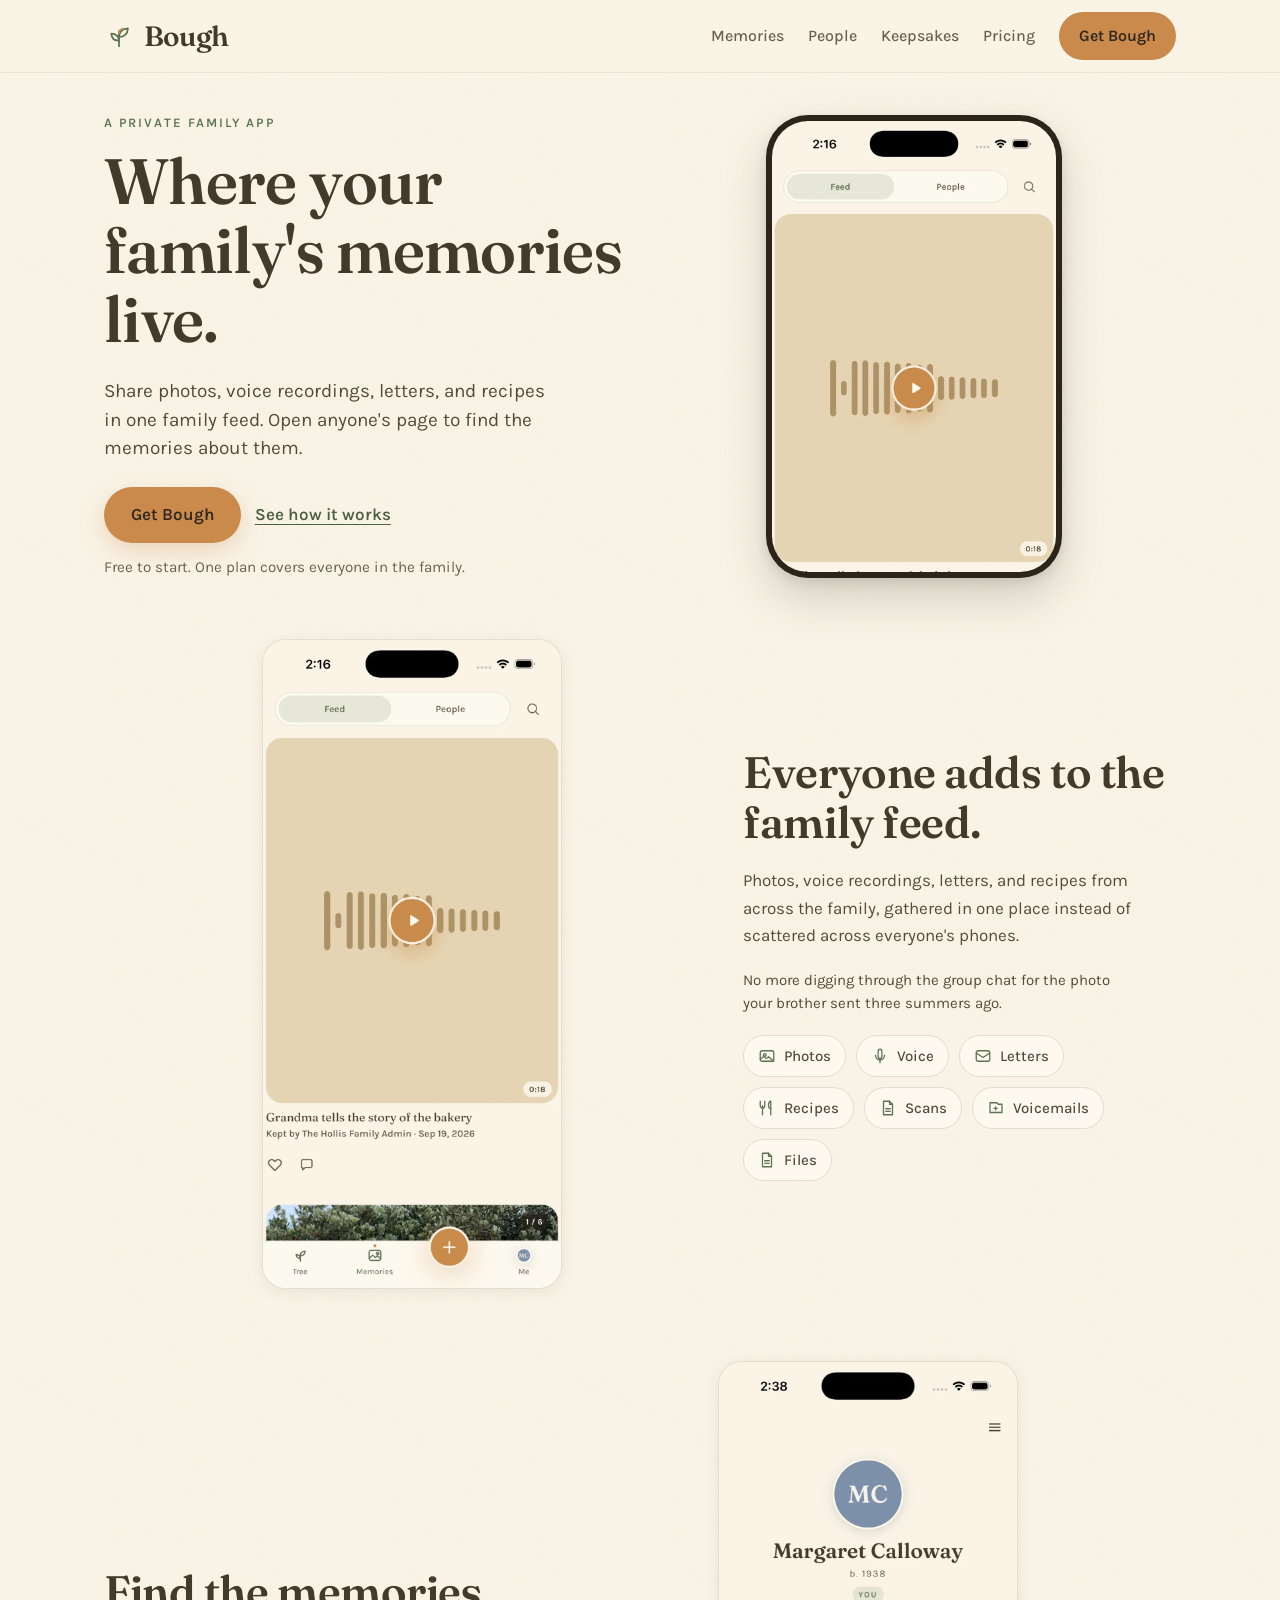
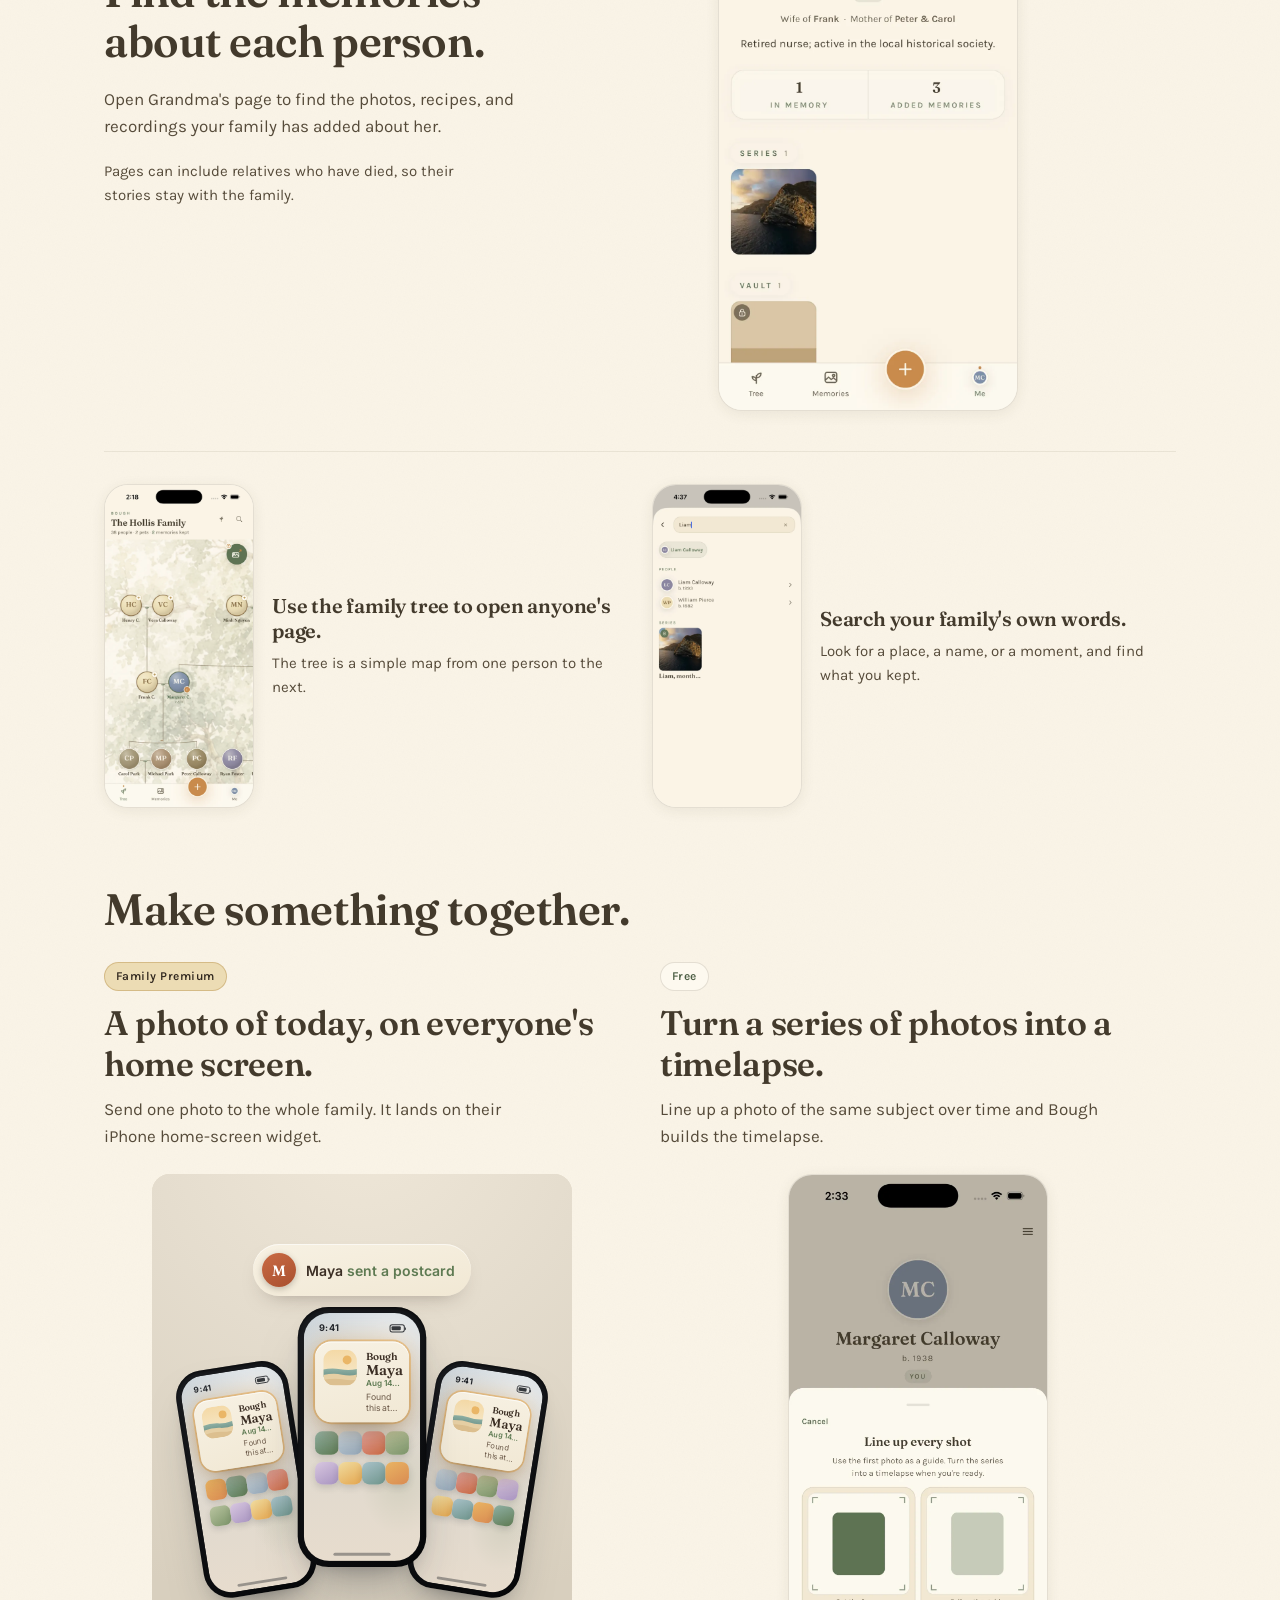
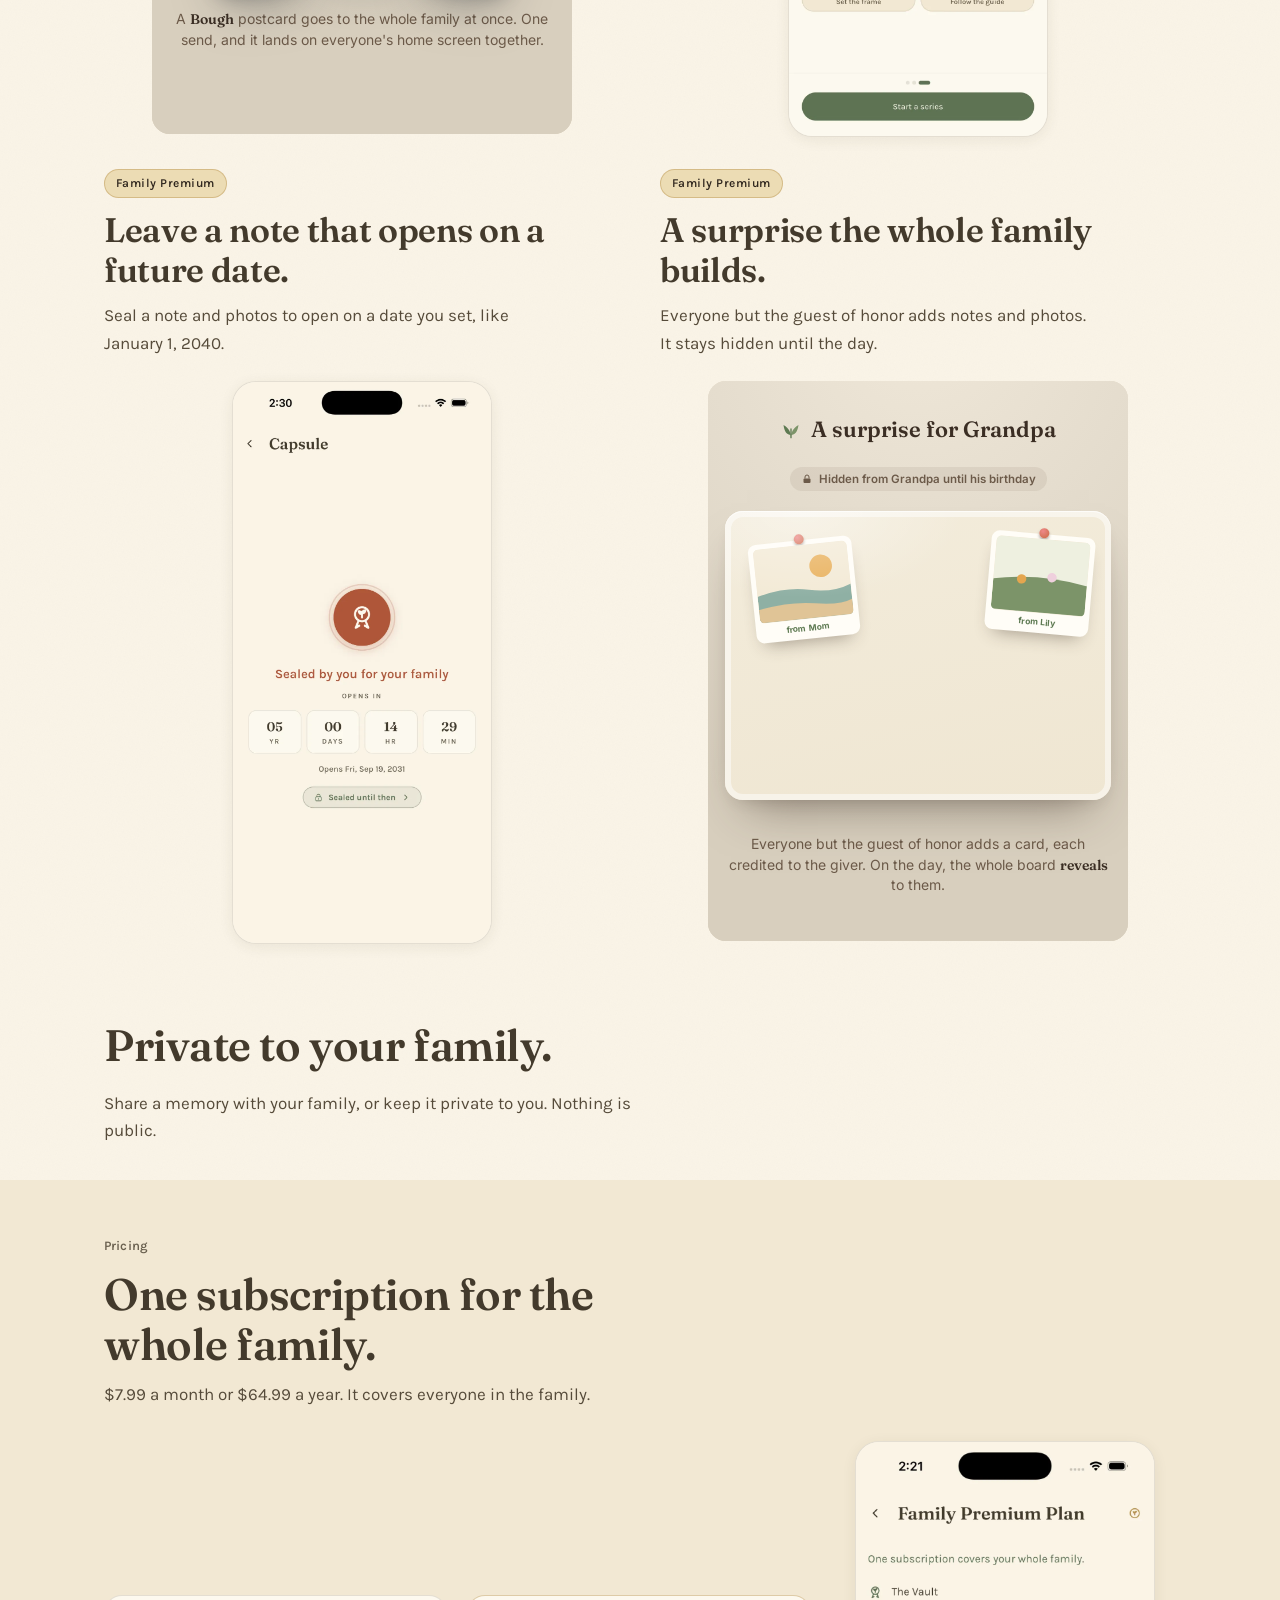
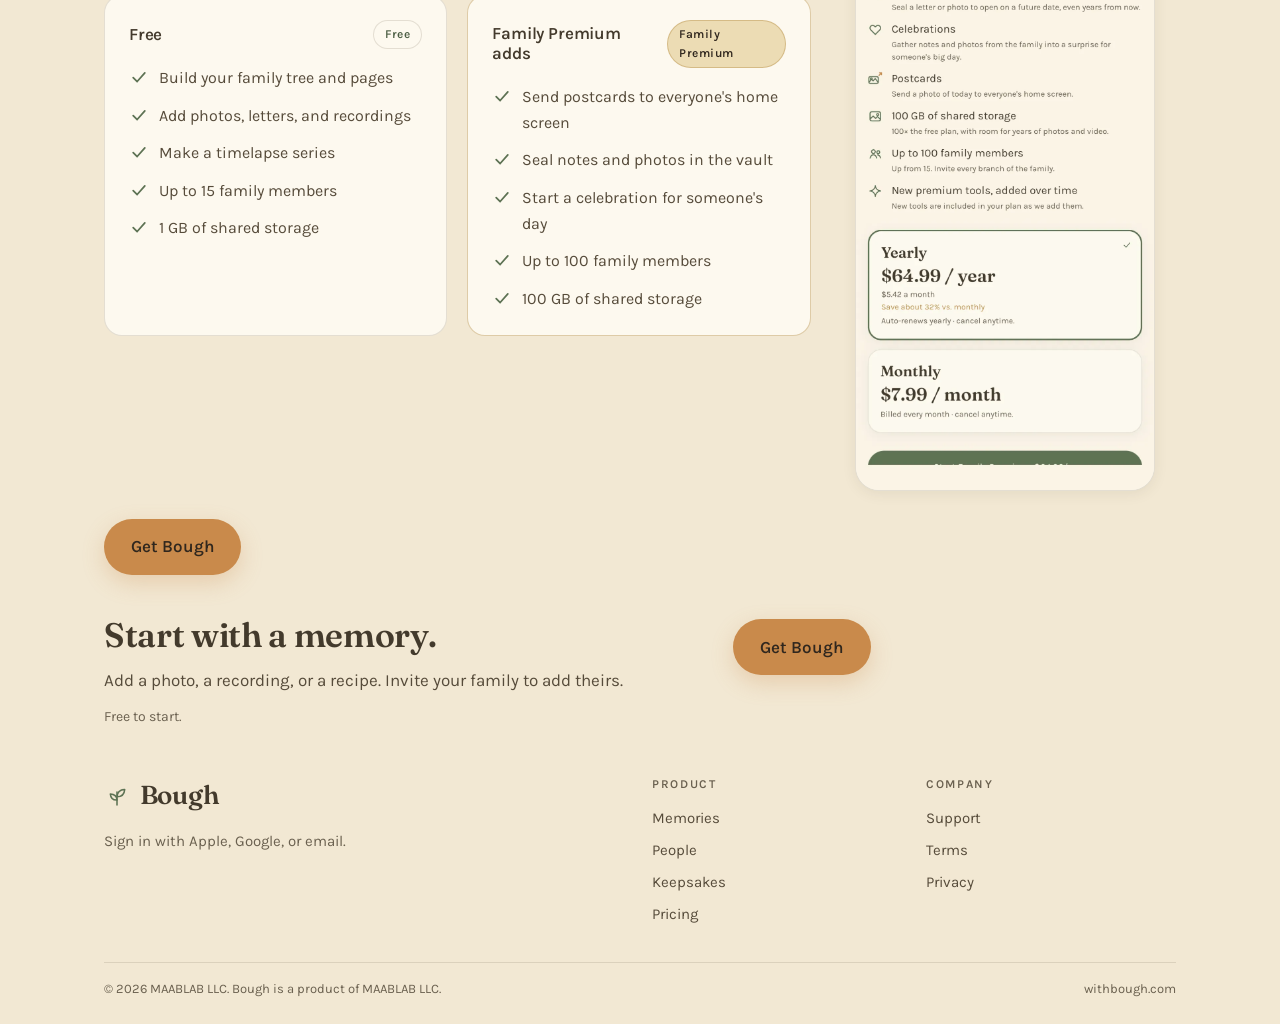
==== commit 3f74c6f2: "Revise marketing landing page (design/copy review) Merge feed + memory types, restructure person pag" ====
--- a/index.html
+++ b/index.html
@@ -5,7 +5,7 @@
   <meta name="viewport" content="width=device-width, initial-scale=1, viewport-fit=cover">
   <meta name="color-scheme" content="light">
   <title>Bough, where your family's memories live</title>
-  <meta name="description" content="A private family app where photos, voice recordings, letters, and recipes are kept together and tied to the people they are about.">
+  <meta name="description" content="A private family app. Share photos, voice recordings, letters, and recipes in one family feed, and open anyone's page to find the memories about them.">
   <meta property="og:title" content="Bough">
   <meta property="og:description" content="Where your family's memories live. A private family app.">
   <meta property="og:type" content="website">
@@ -50,273 +50,222 @@
           <div class="hero-copy">
             <p class="eyebrow">A private family app</p>
             <h1 class="t-l1">Where your family's memories live.</h1>
-            <p class="lead">Photos, voice recordings, letters, and recipes, kept together and tied to the people they are about.</p>
+            <p class="lead">Share photos, voice recordings, letters, and recipes in one family feed. Open anyone's page to find the memories about them.</p>
             <div class="hero-actions">
               <a class="btn btn-primary" href="https://apps.apple.com/app/id6780286740" target="_blank" rel="noopener">Get Bough</a>
-              <a class="btn btn-quiet" href="#memories">See how it works</a>
+              <a class="text-link" href="#memories">See how it works</a>
             </div>
             <p class="hero-note">Free to start. One plan covers everyone in the family.</p>
           </div>
           <div class="hero-visual">
             <div class="phone">
-              <img src="assets/screenshots/feed-voice-and-photo.webp" width="1206" height="2622" fetchpriority="high" alt="The Bough feed showing a voice memory, Grandma tells the story of the bakery, above a photo, with Tree, Memories, and Me tabs along the bottom.">
-            </div>
-          </div>
-        </div>
-      </div>
-    </section>
-
-    <!-- 2. the group-chat problem -->
-    <section class="feature section reverse" id="problem">
+              <img src="assets/screenshots/feed-voice-and-photo.webp" width="1206" height="2622" fetchpriority="high" alt="The Bough feed showing a voice memory, Grandma tells the story of the bakery, above a photo.">
+            </div>
+          </div>
+        </div>
+      </div>
+    </section>
+
+    <!-- 2. the family feed -->
+    <section class="feature section reverse" id="memories">
       <div class="wrap">
         <div class="split g12">
           <div class="split-copy">
-            <h2 class="t-l2">Your best family photos are buried in the group chat.</h2>
-            <p>Find the one your brother sent three summers ago. Bough gives every memory a home, organized around the people in your family.</p>
+            <h2 class="t-l2">Everyone adds to the family feed.</h2>
+            <p>Photos, voice recordings, letters, and recipes from across the family, gathered in one place instead of scattered across everyone's phones.</p>
+            <p class="feed-nod">No more digging through the group chat for the photo your brother sent three summers ago.</p>
+            <ul class="type-row" aria-label="Kinds of memory you can add">
+              <li class="type-chip">
+                <svg viewBox="0 0 24 24" fill="none" stroke="currentColor" stroke-width="1.7" stroke-linecap="round" stroke-linejoin="round" aria-hidden="true"><rect x="3" y="5" width="18" height="14" rx="2.5"/><circle cx="9" cy="10.5" r="1.8"/><path d="M3 16.5l4.5-4 3.5 3 3-2.5 7 6"/></svg>Photos
+              </li>
+              <li class="type-chip">
+                <svg viewBox="0 0 24 24" fill="none" stroke="currentColor" stroke-width="1.7" stroke-linecap="round" stroke-linejoin="round" aria-hidden="true"><rect x="9.5" y="3" width="5" height="12" rx="2.5"/><path d="M6 11a6 6 0 0 0 12 0"/><path d="M12 17v4"/></svg>Voice
+              </li>
+              <li class="type-chip">
+                <svg viewBox="0 0 24 24" fill="none" stroke="currentColor" stroke-width="1.7" stroke-linecap="round" stroke-linejoin="round" aria-hidden="true"><rect x="3" y="5" width="18" height="14" rx="2.5"/><path d="M3 8l9 6 9-6"/></svg>Letters
+              </li>
+              <li class="type-chip">
+                <svg viewBox="0 0 24 24" fill="none" stroke="currentColor" stroke-width="1.7" stroke-linecap="round" stroke-linejoin="round" aria-hidden="true"><path d="M9 3v6a3 3 0 0 1-6 0V3"/><path d="M6 9v12"/><path d="M17 3c-1.7 0-3 2.2-3 5s1.3 5 3 5V3z"/><path d="M17 13v8"/></svg>Recipes
+              </li>
+              <li class="type-chip">
+                <svg viewBox="0 0 24 24" fill="none" stroke="currentColor" stroke-width="1.7" stroke-linecap="round" stroke-linejoin="round" aria-hidden="true"><path d="M6 3h8l4 4v14H6z"/><path d="M14 3v4h4"/><path d="M9 13h6"/><path d="M9 16.5h6"/></svg>Scans
+              </li>
+              <li class="type-chip">
+                <svg viewBox="0 0 24 24" fill="none" stroke="currentColor" stroke-width="1.7" stroke-linecap="round" stroke-linejoin="round" aria-hidden="true"><path d="M4 5h9l2 2h5v11H4z"/><path d="M11.5 10.5v4"/><path d="M9.5 12.5h4"/></svg>Voicemails
+              </li>
+              <li class="type-chip">
+                <svg viewBox="0 0 24 24" fill="none" stroke="currentColor" stroke-width="1.7" stroke-linecap="round" stroke-linejoin="round" aria-hidden="true"><path d="M6 3h8l4 4v14H6z"/><path d="M14 3v4h4"/><path d="M9 13h6"/><path d="M9 16.5h6"/></svg>Files
+              </li>
+            </ul>
           </div>
           <div class="split-visual">
-            <div class="phone">
-              <img src="assets/screenshots/feed-photo-memory.webp" width="1206" height="2622" loading="lazy" alt="The Bough feed showing a photo memory titled Summer by the coast.">
-            </div>
-          </div>
-        </div>
-      </div>
-    </section>
-
-    <!-- 3. what a memory can be -->
-    <section class="memories section" id="memories">
-      <div class="wrap">
-        <div class="g12 mem-grid">
-          <div class="mem-copy">
-            <h2 class="t-l2">More than photos.</h2>
-            <p class="lead">Record a voice. Scan a letter or a recipe. Add a video. The things a phone camera cannot hold.</p>
-            <p class="mem-nod">You can share a voicemail straight in, or add a scan, a PDF, or a file.</p>
-            <ul class="type-row" aria-label="Kinds of memory you can keep">
-              <li class="type-chip">
-                <svg viewBox="0 0 24 24" fill="none" stroke="currentColor" stroke-width="1.7" stroke-linecap="round" stroke-linejoin="round" aria-hidden="true"><rect x="3" y="5" width="18" height="14" rx="2.5"/><circle cx="9" cy="10.5" r="1.8"/><path d="M3 16.5l4.5-4 3.5 3 3-2.5 7 6"/></svg>Photo
-              </li>
-              <li class="type-chip">
-                <svg viewBox="0 0 24 24" fill="none" stroke="currentColor" stroke-width="1.7" stroke-linecap="round" stroke-linejoin="round" aria-hidden="true"><rect x="3" y="6" width="13" height="12" rx="2.5"/><path d="M16 10l5-3v10l-5-3z"/></svg>Video
-              </li>
-              <li class="type-chip">
-                <svg viewBox="0 0 24 24" fill="none" stroke="currentColor" stroke-width="1.7" stroke-linecap="round" stroke-linejoin="round" aria-hidden="true"><rect x="9.5" y="3" width="5" height="12" rx="2.5"/><path d="M6 11a6 6 0 0 0 12 0"/><path d="M12 17v4"/></svg>Voice
-              </li>
-              <li class="type-chip">
-                <svg viewBox="0 0 24 24" fill="none" stroke="currentColor" stroke-width="1.7" stroke-linecap="round" stroke-linejoin="round" aria-hidden="true"><rect x="3" y="5" width="18" height="14" rx="2.5"/><path d="M3 8l9 6 9-6"/></svg>Letter
-              </li>
-              <li class="type-chip">
-                <svg viewBox="0 0 24 24" fill="none" stroke="currentColor" stroke-width="1.7" stroke-linecap="round" stroke-linejoin="round" aria-hidden="true"><path d="M9 3v6a3 3 0 0 1-6 0V3"/><path d="M6 9v12"/><path d="M17 3c-1.7 0-3 2.2-3 5s1.3 5 3 5V3z"/><path d="M17 13v8"/></svg>Recipe
-              </li>
-              <li class="type-chip">
-                <svg viewBox="0 0 24 24" fill="none" stroke="currentColor" stroke-width="1.7" stroke-linecap="round" stroke-linejoin="round" aria-hidden="true"><path d="M6 3h8l4 4v14H6z"/><path d="M14 3v4h4"/><path d="M9 13h6"/><path d="M9 16.5h6"/></svg>Document
-              </li>
-            </ul>
-          </div>
-          <div class="mem-visual">
-            <div class="phone">
-              <img src="assets/screenshots/feed-voice-and-photo.webp" width="1206" height="2622" loading="lazy" alt="A voice memory playing in the family feed.">
-            </div>
-            <div class="phone">
-              <img src="assets/screenshots/memory-detail-photo.webp" width="1206" height="2622" loading="lazy" alt="A memory opened to show its photos, a title, a date, and the people it is about.">
-            </div>
-          </div>
-        </div>
-      </div>
-    </section>
-
-    <!-- 4. everyone has a page + tree sub-beat -->
+            <div class="shot">
+              <img src="assets/screenshots/feed-voice-and-photo.webp" width="1206" height="2622" loading="lazy" alt="The family feed showing a voice recording above a shared photo, added by different family members.">
+            </div>
+          </div>
+        </div>
+      </div>
+    </section>
+
+    <!-- 3. person pages + tree/search sub-beats -->
     <section class="feature section" id="people">
-      <div class="wrap">
-        <div class="split g12">
-          <div class="split-visual">
-            <div class="phone">
-              <img src="assets/screenshots/person-portfolio-full.webp" width="1206" height="2622" loading="lazy" alt="Margaret Calloway's page, with her relationships, a short bio, and shelves for her series and vault memories.">
-            </div>
-          </div>
-          <div class="split-copy">
-            <h2 class="t-l2">Everyone in the family has a page.</h2>
-            <p>Open anyone to see their photos, their stories, and the series and keepsakes about them, all in one place.</p>
-          </div>
-        </div>
-
-        <div class="subbeat g12">
-          <div class="subbeat-copy">
-            <h3 class="t-l3">One way to find anyone.</h3>
-            <p>Your family tree is a simple map to every person and everything about them.</p>
-          </div>
-          <div class="subbeat-visual">
-            <div class="phone small">
-              <img src="assets/screenshots/tree-zoomed-labeled.webp" width="1206" height="2622" loading="lazy" alt="The family tree, a map of everyone in the family.">
-            </div>
-          </div>
-        </div>
-      </div>
-    </section>
-
-    <!-- 5. search -->
-    <section class="feature section reverse" id="search">
       <div class="wrap">
         <div class="split g12">
           <div class="split-copy">
-            <h2 class="t-l2">Search your family's own words.</h2>
-            <p>Look for a place, a name, a moment. What you kept, you can find.</p>
+            <h2 class="t-l2">Find the memories about each person.</h2>
+            <p>Open Grandma's page to find the photos, recipes, and recordings your family has added about her.</p>
+            <p class="feed-nod">Pages can include relatives who have died, so their stories stay with the family.</p>
           </div>
           <div class="split-visual">
-            <div class="phone">
-              <img src="assets/screenshots/search-results.webp" width="1206" height="2622" loading="lazy" alt="A search for Liam returning matching people and a series.">
-            </div>
-          </div>
-        </div>
-      </div>
-    </section>
-
-    <!-- 6. things you can make together -->
-    <section class="keepsakes-intro section" id="keepsakes">
-      <div class="wrap">
-        <div class="split g12">
-          <div class="split-copy">
-            <h2 class="t-l2">Make something together.</h2>
-            <p>A few things a family can do here that do not fit anywhere else.</p>
-          </div>
-          <div class="split-visual">
-            <div class="phone">
-              <img src="assets/screenshots/make-something-special.webp" width="1206" height="2622" loading="lazy" alt="The make something special menu, offering a series, a sealed memory, and a celebration.">
-            </div>
-          </div>
-        </div>
-      </div>
-    </section>
-
-    <!-- 6a. postcards -->
-    <section class="feature section">
-      <div class="wrap">
-        <div class="split g12">
-          <div class="split-copy">
-            <h2 class="t-l3">A photo of today, on everyone's home screen.</h2>
+            <div class="shot">
+              <img src="assets/screenshots/person-portfolio-full.webp" width="1206" height="2622" loading="lazy" alt="A person's page, with their relationships, a short bio, and the memories the family has added about them.">
+            </div>
+          </div>
+        </div>
+
+        <div class="subbeats g12">
+          <div class="subbeat-item">
+            <div class="shot shot-sm">
+              <img src="assets/screenshots/tree-zoomed-labeled.webp" width="1206" height="2622" loading="lazy" alt="The family tree.">
+            </div>
+            <div>
+              <h3 class="t-l3">Use the family tree to open anyone's page.</h3>
+              <p>The tree is a simple map from one person to the next.</p>
+            </div>
+          </div>
+          <div class="subbeat-item">
+            <div class="shot shot-sm">
+              <img src="assets/screenshots/search-results.webp" width="1206" height="2622" loading="lazy" alt="A search returning matching people and a series.">
+            </div>
+            <div>
+              <h3 class="t-l3">Search your family's own words.</h3>
+              <p>Look for a place, a name, or a moment, and find what you kept.</p>
+            </div>
+          </div>
+        </div>
+      </div>
+    </section>
+
+    <!-- 4. things you can make together -->
+    <section class="keepsakes section" id="keepsakes">
+      <div class="wrap">
+        <div class="keepsakes-head narrow-800">
+          <h2 class="t-l2">Make something together.</h2>
+        </div>
+        <div class="keepsakes-grid">
+          <article class="keepsake">
+            <span class="badge badge-premium">Family Premium</span>
+            <h3 class="t-l3">A photo of today, on everyone's home screen.</h3>
             <p>Send one photo to the whole family. It lands on their iPhone home-screen widget.</p>
-            <p class="feature-note">Sending postcards is part of the Family plan.</p>
-          </div>
-          <div class="split-visual">
-            <iframe class="anim-frame" src="assets/animations/postcard-fanout.html" loading="lazy" title="A postcard is sent to the family and lands on everyone's iPhone home-screen widgets."></iframe>
-          </div>
-        </div>
-      </div>
-    </section>
-
-    <!-- 6b. series -->
-    <section class="feature section reverse">
-      <div class="wrap">
-        <div class="split g12">
-          <div class="split-copy">
-            <h2 class="t-l3">Watch something change over time.</h2>
-            <p>One photo of the same subject on a schedule, a child growing or a garden through the seasons. Bough lines up every shot and makes a timelapse.</p>
-            <p class="feature-note">Series is free.</p>
-          </div>
-          <div class="split-visual">
-            <div class="phone">
-              <img src="assets/screenshots/series-lineup-timelapse.webp" width="1206" height="2622" loading="lazy" alt="Setting up a series by lining up each new shot against the first photo.">
-            </div>
-          </div>
-        </div>
-      </div>
-    </section>
-
-    <!-- 6c. vault -->
-    <section class="feature section">
-      <div class="wrap">
-        <div class="split g12">
-          <div class="split-copy">
-            <h2 class="t-l3">Seal something for a future day.</h2>
-            <p>A note and photos, sealed to open years from now. Until then, they just know something is waiting.</p>
-            <p class="feature-note">Sealing the vault is part of the Family plan.</p>
-          </div>
-          <div class="split-visual">
-            <div class="phone">
-              <img src="assets/screenshots/vault-capsule-waiting.webp" width="1206" height="2622" loading="lazy" alt="A sealed capsule counting down the years, days, and hours until it opens.">
-            </div>
-          </div>
-        </div>
-      </div>
-    </section>
-
-    <!-- 6d. celebrations -->
-    <section class="feature section reverse">
-      <div class="wrap">
-        <div class="split g12">
-          <div class="split-copy">
-            <h2 class="t-l3">A surprise the whole family builds.</h2>
+            <div class="keepsake-visual">
+              <iframe class="anim-frame" src="assets/animations/postcard-fanout.html" loading="lazy" title="A postcard is sent to the family and lands on everyone's iPhone home-screen widgets."></iframe>
+            </div>
+          </article>
+
+          <article class="keepsake">
+            <span class="badge badge-free">Free</span>
+            <h3 class="t-l3">Turn a series of photos into a timelapse.</h3>
+            <p>Line up a photo of the same subject over time and Bough builds the timelapse.</p>
+            <div class="keepsake-visual">
+              <div class="shot">
+                <img src="assets/screenshots/series-lineup-timelapse.webp" width="1206" height="2622" loading="lazy" alt="Lining up each new shot against the first photo to build a series.">
+              </div>
+            </div>
+          </article>
+
+          <article class="keepsake">
+            <span class="badge badge-premium">Family Premium</span>
+            <h3 class="t-l3">Leave a note that opens on a future date.</h3>
+            <p>Seal a note and photos to open on a date you set, like January 1, 2040.</p>
+            <div class="keepsake-visual">
+              <div class="shot">
+                <img src="assets/screenshots/vault-capsule-waiting.webp" width="1206" height="2622" loading="lazy" alt="A sealed note counting down to the day it opens.">
+              </div>
+            </div>
+          </article>
+
+          <article class="keepsake">
+            <span class="badge badge-premium">Family Premium</span>
+            <h3 class="t-l3">A surprise the whole family builds.</h3>
             <p>Everyone but the guest of honor adds notes and photos. It stays hidden until the day.</p>
-            <p class="feature-note">Starting a celebration is part of the Family plan.</p>
-          </div>
-          <div class="split-visual">
-            <iframe class="anim-frame" src="assets/animations/celebration-reveal.html" loading="lazy" title="Family members add cards to a hidden celebration board that is revealed to the guest of honor on the day."></iframe>
-          </div>
-        </div>
-      </div>
-    </section>
-
-    <!-- 7. private by default -->
+            <div class="keepsake-visual">
+              <iframe class="anim-frame" src="assets/animations/celebration-reveal.html" loading="lazy" title="Family members add cards to a hidden celebration board that is revealed to the guest of honor on the day."></iframe>
+            </div>
+          </article>
+        </div>
+      </div>
+    </section>
+
+    <!-- 5. private by default -->
     <section class="problem section" id="privacy">
       <div class="wrap">
         <div class="narrow-800">
           <h2 class="t-l2">Private to your family.</h2>
-          <p class="lead">Everything you keep is shared with your family, or just you. Nothing is public.</p>
-          <div class="share-options">
-            <div class="share-card">
-              <svg viewBox="0 0 24 24" fill="none" stroke="currentColor" stroke-width="1.7" stroke-linecap="round" stroke-linejoin="round" aria-hidden="true"><circle cx="8" cy="9" r="3"/><path d="M2.5 19a5.5 5.5 0 0 1 11 0"/><circle cx="17" cy="8" r="2.5"/><path d="M15 13.5a5 5 0 0 1 6.5 4.5"/></svg>
-              <h3>Whole family</h3>
-              <p>Shared with everyone in your family. The default.</p>
-            </div>
-            <div class="share-card">
-              <svg viewBox="0 0 24 24" fill="none" stroke="currentColor" stroke-width="1.7" stroke-linecap="round" stroke-linejoin="round" aria-hidden="true"><circle cx="12" cy="8" r="3.2"/><path d="M5.5 20a6.5 6.5 0 0 1 13 0"/></svg>
-              <h3>Just me</h3>
-              <p>Kept private, so only you can see it.</p>
-            </div>
-          </div>
+          <p class="lead">Share a memory with your family, or keep it private to you. Nothing is public.</p>
         </div>
       </div>
     </section>
 
     <div class="ending">
 
-    <!-- 8. pricing -->
+    <!-- 6. pricing -->
     <section class="pricing section" id="pricing">
       <div class="wrap">
         <div class="price-intro narrow-800">
           <p class="kicker">Pricing</p>
-          <h2 class="t-l2">One plan covers your whole family.</h2>
-          <p class="lead">Start free. Family Premium is $7.99 a month or $64.99 a year, and it covers everyone in the family.</p>
+          <h2 class="t-l2">One subscription for the whole family.</h2>
+          <p class="lead">$7.99 a month or $64.99 a year. It covers everyone in the family.</p>
         </div>
 
         <div class="price-body g12">
+          <div class="plans">
+            <div class="plan">
+              <div class="plan-head">
+                <h3 class="plan-name">Free</h3>
+                <span class="badge badge-free">Free</span>
+              </div>
+              <ul>
+                <li><svg viewBox="0 0 22 22" fill="none" stroke="currentColor" stroke-width="1.9" stroke-linecap="round" stroke-linejoin="round" aria-hidden="true"><path d="M4.6 11.6 9 16l8.4-9.6"/></svg>Build your family tree and pages</li>
+                <li><svg viewBox="0 0 22 22" fill="none" stroke="currentColor" stroke-width="1.9" stroke-linecap="round" stroke-linejoin="round" aria-hidden="true"><path d="M4.6 11.6 9 16l8.4-9.6"/></svg>Add photos, letters, and recordings</li>
+                <li><svg viewBox="0 0 22 22" fill="none" stroke="currentColor" stroke-width="1.9" stroke-linecap="round" stroke-linejoin="round" aria-hidden="true"><path d="M4.6 11.6 9 16l8.4-9.6"/></svg>Make a timelapse series</li>
+                <li><svg viewBox="0 0 22 22" fill="none" stroke="currentColor" stroke-width="1.9" stroke-linecap="round" stroke-linejoin="round" aria-hidden="true"><path d="M4.6 11.6 9 16l8.4-9.6"/></svg>Up to 15 family members</li>
+                <li><svg viewBox="0 0 22 22" fill="none" stroke="currentColor" stroke-width="1.9" stroke-linecap="round" stroke-linejoin="round" aria-hidden="true"><path d="M4.6 11.6 9 16l8.4-9.6"/></svg>1 GB of shared storage</li>
+              </ul>
+            </div>
+            <div class="plan plan-premium">
+              <div class="plan-head">
+                <h3 class="plan-name">Family Premium adds</h3>
+                <span class="badge badge-premium">Family Premium</span>
+              </div>
+              <ul>
+                <li><svg viewBox="0 0 22 22" fill="none" stroke="currentColor" stroke-width="1.9" stroke-linecap="round" stroke-linejoin="round" aria-hidden="true"><path d="M4.6 11.6 9 16l8.4-9.6"/></svg>Send postcards to everyone's home screen</li>
+                <li><svg viewBox="0 0 22 22" fill="none" stroke="currentColor" stroke-width="1.9" stroke-linecap="round" stroke-linejoin="round" aria-hidden="true"><path d="M4.6 11.6 9 16l8.4-9.6"/></svg>Seal notes and photos in the vault</li>
+                <li><svg viewBox="0 0 22 22" fill="none" stroke="currentColor" stroke-width="1.9" stroke-linecap="round" stroke-linejoin="round" aria-hidden="true"><path d="M4.6 11.6 9 16l8.4-9.6"/></svg>Start a celebration for someone's day</li>
+                <li><svg viewBox="0 0 22 22" fill="none" stroke="currentColor" stroke-width="1.9" stroke-linecap="round" stroke-linejoin="round" aria-hidden="true"><path d="M4.6 11.6 9 16l8.4-9.6"/></svg>Up to 100 family members</li>
+                <li><svg viewBox="0 0 22 22" fill="none" stroke="currentColor" stroke-width="1.9" stroke-linecap="round" stroke-linejoin="round" aria-hidden="true"><path d="M4.6 11.6 9 16l8.4-9.6"/></svg>100 GB of shared storage</li>
+              </ul>
+            </div>
+          </div>
           <div class="price-visual">
-            <div class="phone">
+            <div class="shot">
               <img src="assets/screenshots/subscription-plans.webp" width="1206" height="2622" loading="lazy" alt="The Family Premium plan, sixty-four dollars ninety-nine a year or seven dollars ninety-nine a month.">
             </div>
           </div>
-          <div class="price-detail">
-            <p class="price-detail-lead">Family Premium adds:</p>
-            <ul>
-              <li><svg viewBox="0 0 22 22" fill="none" stroke="currentColor" stroke-width="1.9" stroke-linecap="round" stroke-linejoin="round" aria-hidden="true"><path d="M4.6 11.6 9 16l8.4-9.6"/></svg>Send postcards to the family's home screens</li>
-              <li><svg viewBox="0 0 22 22" fill="none" stroke="currentColor" stroke-width="1.9" stroke-linecap="round" stroke-linejoin="round" aria-hidden="true"><path d="M4.6 11.6 9 16l8.4-9.6"/></svg>Seal notes and photos in the vault</li>
-              <li><svg viewBox="0 0 22 22" fill="none" stroke="currentColor" stroke-width="1.9" stroke-linecap="round" stroke-linejoin="round" aria-hidden="true"><path d="M4.6 11.6 9 16l8.4-9.6"/></svg>Start a celebration for someone's day</li>
-              <li><svg viewBox="0 0 22 22" fill="none" stroke="currentColor" stroke-width="1.9" stroke-linecap="round" stroke-linejoin="round" aria-hidden="true"><path d="M4.6 11.6 9 16l8.4-9.6"/></svg>100 GB of shared storage</li>
-            </ul>
-            <p class="price-free">Building your tree, adding photos, letters, and recordings, and making a series are free.</p>
-            <a class="btn btn-primary" href="https://apps.apple.com/app/id6780286740" target="_blank" rel="noopener">Get Bough</a>
-          </div>
-        </div>
-      </div>
-    </section>
-
-    <!-- 9. closing -->
+        </div>
+        <div class="price-cta">
+          <a class="btn btn-primary" href="https://apps.apple.com/app/id6780286740" target="_blank" rel="noopener">Get Bough</a>
+        </div>
+      </div>
+    </section>
+
+    <!-- 7. closing -->
     <section class="closing section">
       <div class="wrap">
         <div class="narrow-920 closing-inner g12">
           <div class="closing-text">
-            <h2 class="t-l3">Start keeping your family's memories.</h2>
-            <p class="closing-support">Free to start. Invite the family when you are ready.</p>
-            <p class="closing-signin">Sign in with Apple, Google, or your email.</p>
+            <h2 class="t-l3">Start with a memory.</h2>
+            <p class="closing-support">Add a photo, a recording, or a recipe. Invite your family to add theirs.</p>
+            <p class="closing-signin">Free to start.</p>
           </div>
           <div class="closing-cta">
             <a class="btn btn-primary" href="https://apps.apple.com/app/id6780286740" target="_blank" rel="noopener">Get Bough</a>
@@ -341,7 +290,7 @@
             </svg>
             <span class="wordmark">Bough</span>
           </a>
-          <p>A private family app for keeping your memories, tied to the people they are about.</p>
+          <p class="footer-signin">Sign in with Apple, Google, or email.</p>
         </div>
         <div class="footer-col">
           <h4>Product</h4>
--- a/styles.css
+++ b/styles.css
@@ -219,6 +219,17 @@
 }
 .btn-quiet:hover { border-color: var(--sage-deep); color: var(--sage-deep); }
 
+/* quiet inline text link (hero secondary action) */
+.text-link {
+  font-family: var(--sans);
+  font-weight: 600;
+  font-size: 1.0625rem;
+  color: var(--sage-press);
+  text-decoration: underline;
+  text-underline-offset: 4px;
+}
+.text-link:hover { color: var(--terracotta); }
+
 @media (prefers-reduced-motion: reduce) {
   .btn:hover { transform: none; }
 }
@@ -290,7 +301,7 @@
 }
 
 /* --------------------------------------------------------------- hero */
-.hero { padding: 48px 0 24px; }
+.hero { padding: 40px 0 24px; }
 .hero-inner { align-items: start; }
 .hero-copy { grid-column: span 6; }
 .hero h1 { max-width: 16ch; }
@@ -315,6 +326,10 @@
 
 .hero-inner { align-items: center; }
 .hero-visual { grid-column: span 6; display: flex; justify-content: center; }
+/* the one prominent framed phone: a tighter bezel + a crop so a real memory
+   shows sooner instead of a mostly-empty screen */
+.hero .phone { --phone-w: 296px; padding: 6px; border-radius: 42px; }
+.hero .phone img { aspect-ratio: 296 / 470; object-fit: cover; object-position: top center; border-radius: 36px; }
 
 @media (min-width: 1024px) {
   .hero .lead { font-size: 19px; line-height: 1.5; }
@@ -339,6 +354,27 @@
 .phone img { display: block; width: 100%; height: auto; border-radius: 40px; }
 .phone.small { --phone-w: 208px; }
 
+/* ----------------------------------- screenshot crop (unframed preview card) */
+/* used everywhere except the one hero phone: reads as a memory/preview crop,
+   not a full device. */
+.shot {
+  --shot-w: 300px;
+  width: 100%;
+  max-width: var(--shot-w);
+  margin-inline: auto;
+  border-radius: var(--radius-lg);
+  border: 1px solid var(--hairline);
+  box-shadow: var(--shadow-card);
+  overflow: hidden;
+  background: var(--surface);
+}
+.shot img {
+  display: block;
+  width: 100%;
+  height: auto;
+}
+.shot.shot-sm { --shot-w: 150px; }
+
 /* --------------------------------------- the group-chat problem + privacy */
 .problem { padding: 36px 0; }
 .problem h2 { max-width: 20ch; }
@@ -352,6 +388,7 @@
 .split-copy { grid-column: span 5; }
 .split-copy h2 { max-width: 18ch; }
 .split-copy p { color: var(--ink-caption); margin-top: 20px; max-width: 42ch; }
+.feed-nod { color: var(--muted); font-size: 15px; line-height: 1.55; }
 .split-visual { grid-column: span 7; overflow: visible; }
 .split-visual svg { width: 100%; max-width: 440px; height: auto; display: block; margin-inline: auto; }
 
@@ -360,13 +397,15 @@
 .feature .split-visual { display: flex; align-items: center; justify-content: center; }
 .feature-note { margin-top: 16px; font-size: 14px; color: var(--muted); }
 
-/* embedded product animations sit in the visual column */
+/* embedded product animations sit in the visual column. Height is fixed to the
+   animation's own content height (measured) so the content fits with no second
+   scrolling surface inside the iframe; the animation centers within it. */
 .anim-frame {
   display: block;
   width: 100%;
-  max-width: 460px;
+  max-width: 420px;
   margin-inline: auto;
-  aspect-ratio: 4 / 3;
+  height: 560px;
   border: 0;
   border-radius: var(--radius-md);
   background: var(--surface-alt);
@@ -383,25 +422,10 @@
   .anim-frame { max-width: 400px; }
 }
 
-/* --------------------------------------- 3. what a memory can be */
-.memories { padding: 36px 0; }
-.mem-grid { align-items: center; }
-.mem-copy { grid-column: span 5; }
-.mem-copy .lead { margin-top: 20px; max-width: 40ch; }
-.mem-nod { margin-top: 16px; max-width: 42ch; color: var(--muted); font-size: 15px; line-height: 1.55; }
-.mem-visual {
-  grid-column: span 7;
-  display: flex;
-  justify-content: center;
-  gap: 20px;
-}
-/* the two paired phones: the second sits a touch lower for a natural stagger */
-.mem-visual .phone { --phone-w: 250px; }
-.mem-visual .phone:nth-child(2) { margin-top: 40px; }
-
+/* --------------------------------------- inline format list (family feed) */
 .type-row {
   list-style: none;
-  margin: 24px 0 0;
+  margin: 20px 0 0;
   padding: 0;
   display: flex;
   flex-wrap: wrap;
@@ -421,59 +445,75 @@
 }
 .type-chip svg { width: 18px; height: 18px; color: var(--sage-deep); flex: none; }
 
-@media (max-width: 1023px) {
-  .memories { padding: 24px 0; }
-  .mem-visual { gap: 16px; }
-  .mem-visual .phone { --phone-w: 230px; }
-  .mem-visual .phone:nth-child(2) { margin-top: 0; }
-}
-@media (max-width: 460px) {
-  .mem-visual { flex-direction: column; align-items: center; }
-}
-
-/* --------------------------------------- 4. tree sub-beat (demoted) */
-.subbeat {
-  align-items: center;
+/* --------------------------------------- person page: tree + search sub-beats */
+.subbeats {
   margin-top: 40px;
   padding-top: 32px;
   border-top: 1px solid var(--hairline-soft);
-}
-.subbeat-copy { grid-column: span 7; }
-.subbeat-copy h3 { max-width: 18ch; }
-.subbeat-copy p { color: var(--ink-caption); margin-top: 14px; max-width: 44ch; }
-.subbeat-visual { grid-column: span 5; display: flex; justify-content: center; }
-@media (max-width: 1023px) {
-  .subbeat { margin-top: 28px; padding-top: 24px; }
-}
-
-/* --------------------------------------- 6. keepsakes intro */
-.keepsakes-intro { padding: 40px 0 20px; }
-@media (max-width: 1023px) { .keepsakes-intro { padding: 24px 0 8px; } }
-
-/* --------------------------------------- 7. privacy share options */
-.share-options {
-  margin-top: 28px;
+  grid-template-columns: repeat(2, minmax(0, 1fr));
+  column-gap: var(--gutter);
+  row-gap: 28px;
+}
+.subbeat-item {
+  display: flex;
+  align-items: center;
+  gap: 18px;
+}
+.subbeat-item h3 { font-size: 20px; line-height: 1.25; }
+.subbeat-item p { color: var(--ink-caption); margin-top: 8px; font-size: 15px; }
+@media (max-width: 1023px) {
+  .subbeats { margin-top: 28px; padding-top: 24px; grid-template-columns: 1fr; }
+}
+
+/* --------------------------------------- make something together (keepsakes) */
+.keepsakes { padding: 40px 0; }
+.keepsakes-head { margin-bottom: 28px; }
+.keepsakes-grid {
   display: grid;
-  grid-template-columns: repeat(2, 1fr);
-  gap: 16px;
-  max-width: 520px;
-}
-.share-card {
+  grid-template-columns: repeat(2, minmax(0, 1fr));
+  gap: 32px 40px;
+}
+.keepsake {
+  display: flex;
+  flex-direction: column;
+  align-items: flex-start;
+}
+.keepsake-visual {
+  width: 100%;
+  display: flex;
+  justify-content: center;
+  margin-top: 24px;
+}
+.keepsake .badge { margin-bottom: 12px; }
+.keepsake h3 { max-width: 22ch; }
+.keepsake p { color: var(--ink-caption); margin-top: 12px; max-width: 44ch; }
+.keepsake .shot { --shot-w: 260px; }
+@media (max-width: 1023px) {
+  .keepsakes { padding: 24px 0; }
+  .keepsakes-grid { grid-template-columns: 1fr; gap: 36px; }
+}
+
+/* --------------------------------------- plan labels */
+.badge {
+  display: inline-flex;
+  align-items: center;
+  font-family: var(--sans);
+  font-weight: 600;
+  font-size: 12px;
+  letter-spacing: 0.04em;
+  padding: 4px 11px;
+  border-radius: 999px;
+  border: 1px solid transparent;
+}
+.badge-premium {
+  background: var(--honey);
+  color: var(--cta-ink);
+  border-color: rgba(185, 146, 79, 0.45);
+}
+.badge-free {
   background: var(--surface);
-  border: 1px solid var(--hairline);
-  border-radius: var(--radius-md);
-  padding: 20px;
-}
-.share-card svg { width: 26px; height: 26px; color: var(--sage-deep); }
-.share-card h3 {
-  font-family: var(--sans);
-  font-weight: 600;
-  font-size: 17px;
-  margin: 12px 0 4px;
-}
-.share-card p { color: var(--muted); font-size: 14px; line-height: 1.5; }
-@media (max-width: 460px) {
-  .share-options { grid-template-columns: 1fr; }
+  color: var(--sage-press);
+  border-color: var(--hairline);
 }
 
 /* --------------------------------------------------------------- the ending field */
@@ -485,35 +525,43 @@
 .pricing .price-intro .lead { margin-top: 12px; max-width: 52ch; }
 
 .price-body { margin-top: 32px; align-items: center; }
-.price-visual { grid-column: span 5; display: flex; justify-content: center; }
-.price-detail { grid-column: span 7; }
-.price-detail-lead {
-  font-family: var(--sans);
-  font-weight: 600;
-  font-size: 18px;
-  color: var(--ink);
-}
-.price-detail ul {
+.plans {
+  grid-column: span 8;
+  display: grid;
+  grid-template-columns: repeat(2, minmax(0, 1fr));
+  gap: 20px;
+}
+.plan {
+  background: var(--surface);
+  border: 1px solid var(--hairline);
+  border-radius: var(--radius-md);
+  padding: 24px;
+}
+.plan-premium { background: var(--surface); border-color: rgba(185, 146, 79, 0.45); }
+.plan-head { display: flex; align-items: center; justify-content: space-between; gap: 12px; margin-bottom: 16px; }
+.plan-name { font-family: var(--sans); font-weight: 600; font-size: 17px; }
+.plan ul {
   list-style: none;
-  margin: 18px 0 0;
+  margin: 0;
   padding: 0;
   display: flex;
   flex-direction: column;
   gap: 12px;
 }
-.price-detail li {
-  display: flex;
-  gap: 0.65rem;
+.plan li {
+  display: flex;
+  gap: 0.6rem;
   align-items: flex-start;
-  font-size: 17px;
+  font-size: 16px;
   color: var(--ink-caption);
 }
-.price-detail li svg { flex: none; width: 22px; height: 22px; color: var(--sage-deep); margin-top: 1px; }
-.price-free { color: var(--muted); font-size: 15px; margin-top: 20px; max-width: 46ch; line-height: 1.55; }
-.price-detail .btn { margin-top: 24px; }
+.plan li svg { flex: none; width: 20px; height: 20px; color: var(--sage-deep); margin-top: 2px; }
+.price-visual { grid-column: span 4; display: flex; justify-content: center; }
+.price-cta { margin-top: 28px; }
 @media (max-width: 1023px) {
   .pricing { padding: 32px 0 16px; }
   .price-body { row-gap: 28px; }
+  .plans { grid-template-columns: 1fr; }
 }
 
 /* --------------------------------------- 5.10 closing */
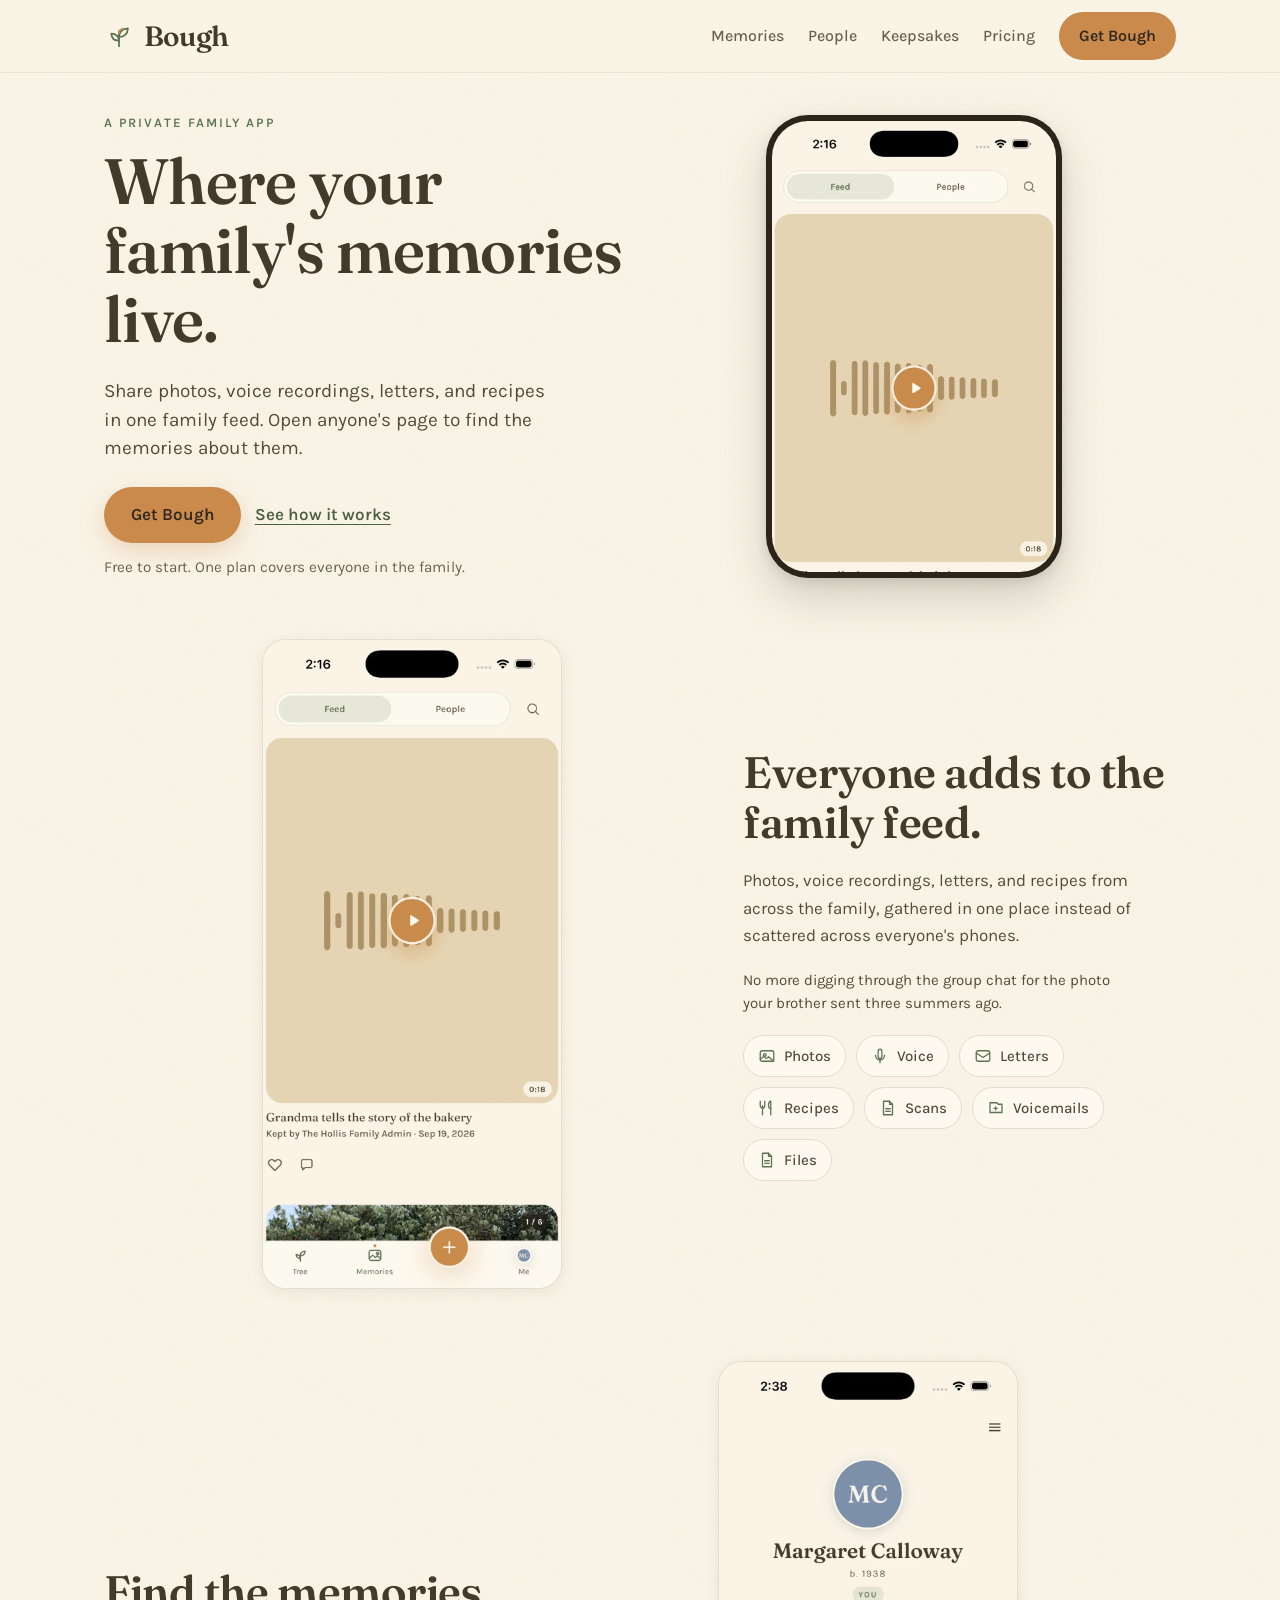
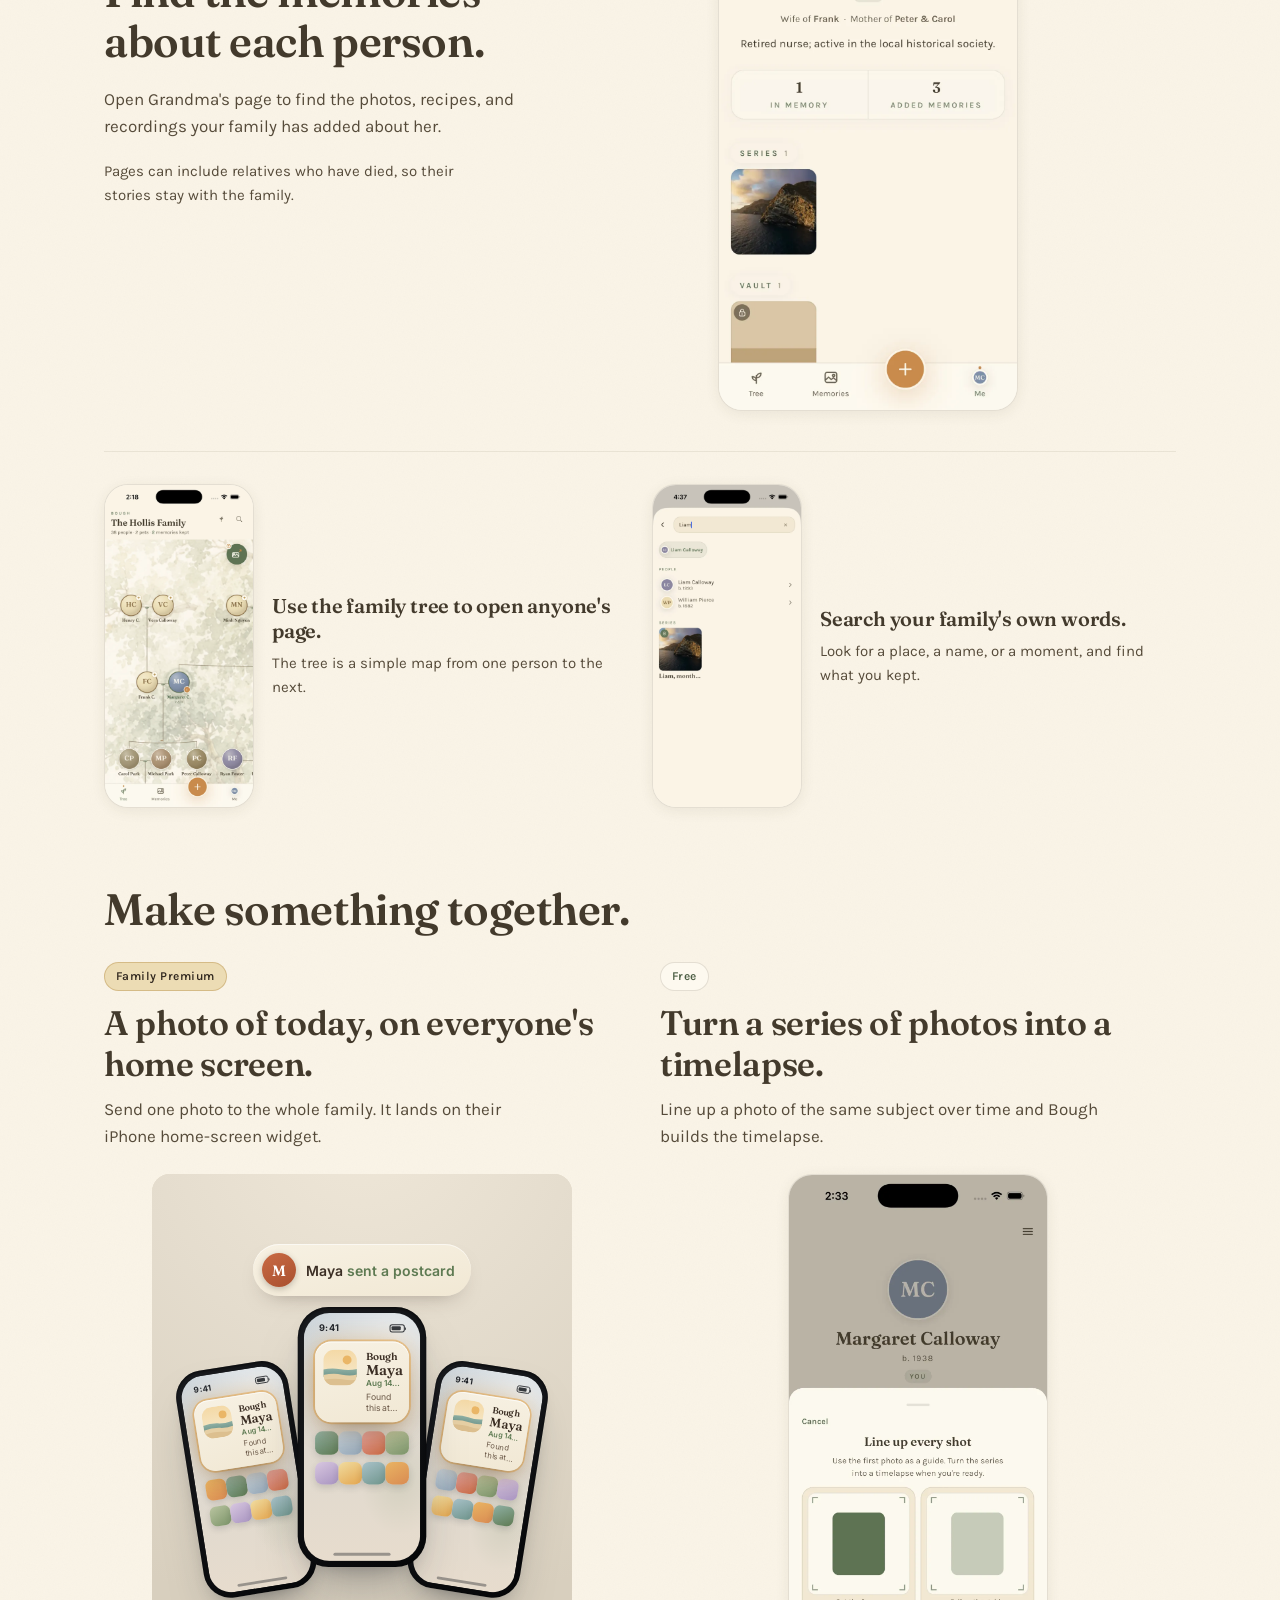
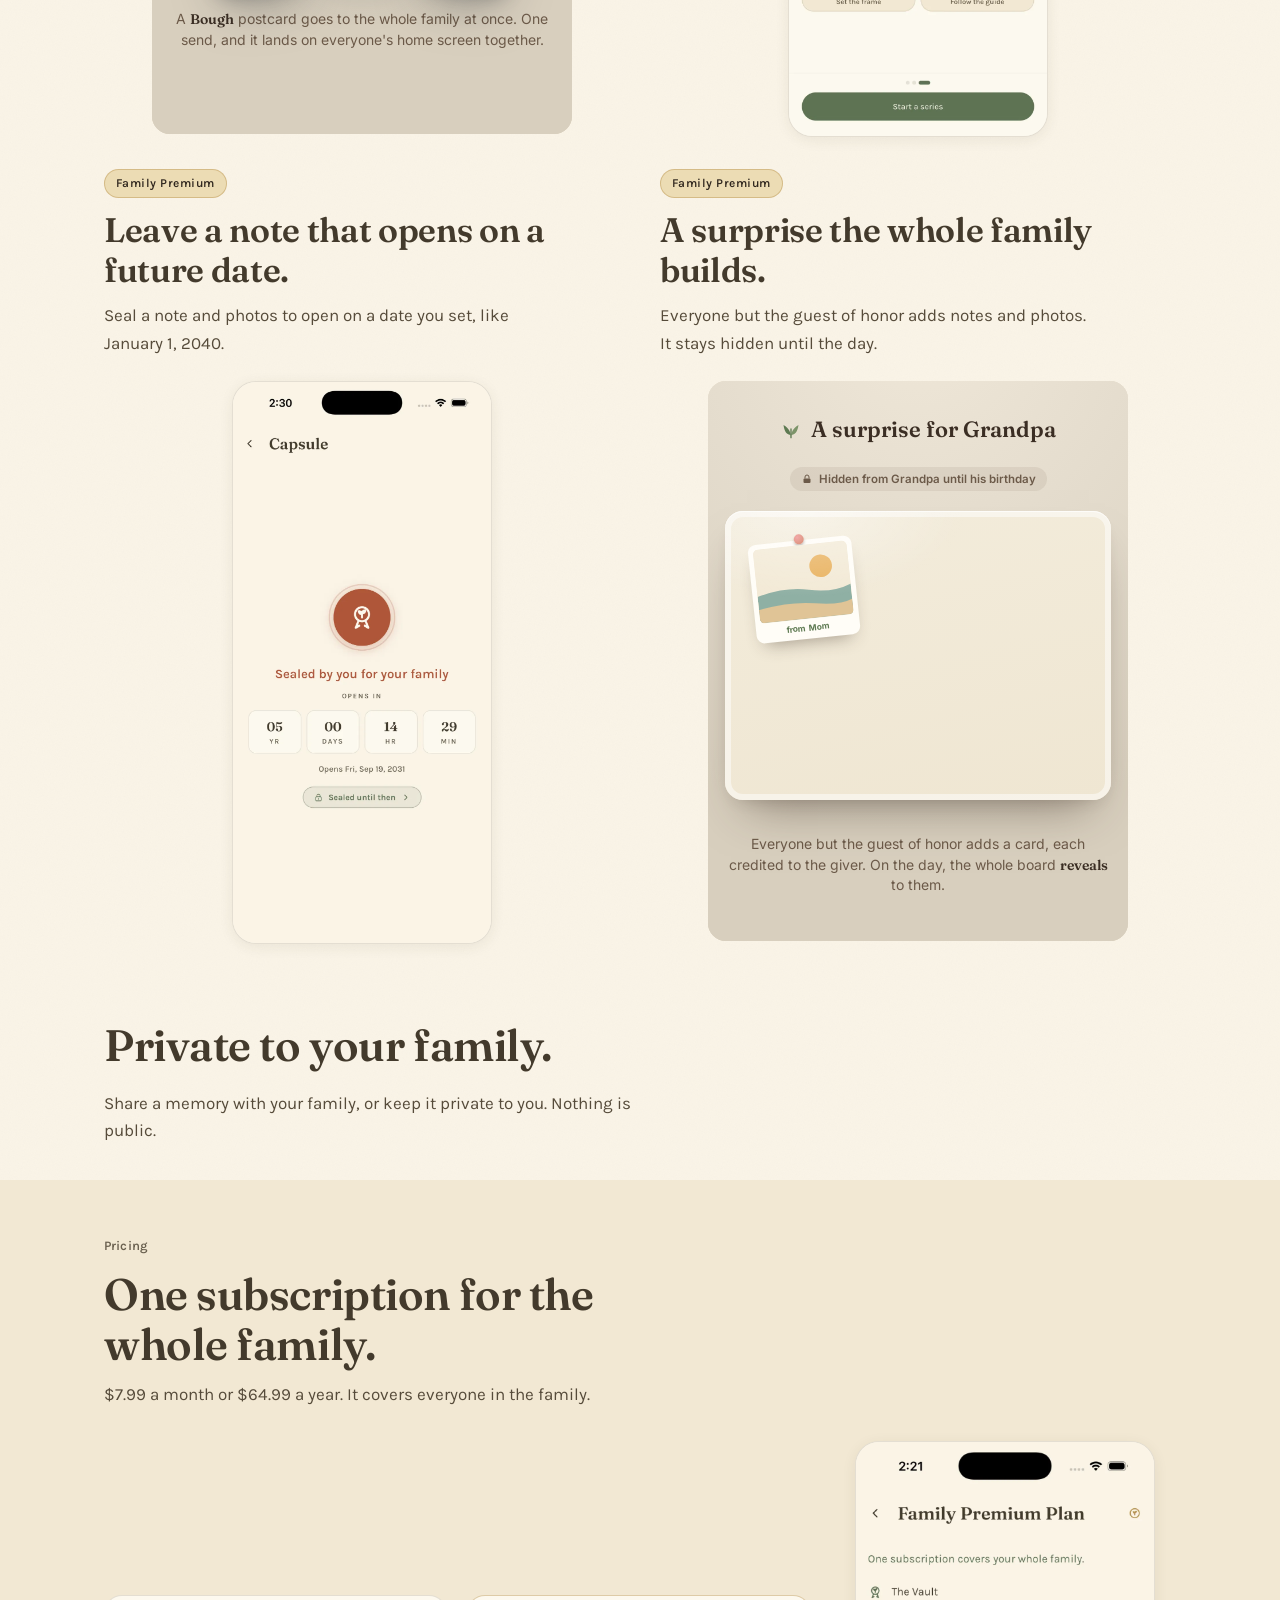
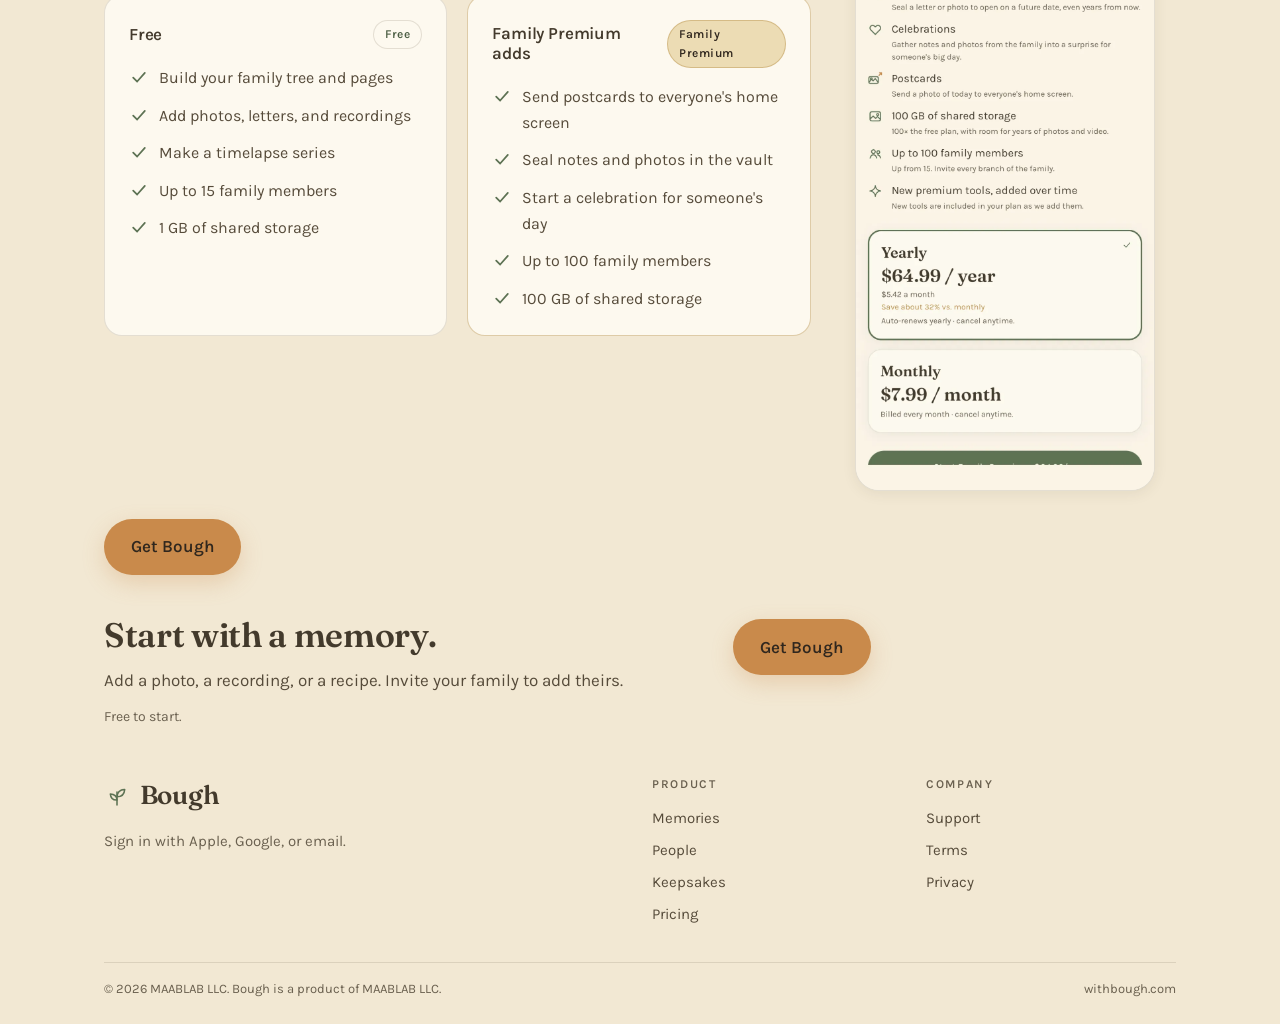
==== commit ca709193: "feat: GEO/SEO discoverability pack Add robots.txt (AI + search crawler allow list, sitemap ref) and " ====
--- a/index.html
+++ b/index.html
@@ -6,14 +6,86 @@
   <meta name="color-scheme" content="light">
   <title>Bough, where your family's memories live</title>
   <meta name="description" content="A private family app. Share photos, voice recordings, letters, and recipes in one family feed, and open anyone's page to find the memories about them.">
+  <link rel="canonical" href="https://withbough.com/">
   <meta property="og:title" content="Bough">
   <meta property="og:description" content="Where your family's memories live. A private family app.">
   <meta property="og:type" content="website">
+  <meta property="og:url" content="https://withbough.com/">
+  <meta property="og:site_name" content="Bough">
+  <meta property="og:image" content="https://withbough.com/assets/og-image.png">
+  <meta property="og:image:width" content="1200">
+  <meta property="og:image:height" content="630">
+  <meta name="twitter:card" content="summary_large_image">
+  <meta name="twitter:title" content="Bough">
+  <meta name="twitter:description" content="Where your family's memories live. A private family app.">
+  <meta name="twitter:image" content="https://withbough.com/assets/og-image.png">
   <link rel="icon" href="assets/bough-mark.svg" type="image/svg+xml">
   <link rel="preconnect" href="https://fonts.googleapis.com">
   <link rel="preconnect" href="https://fonts.gstatic.com" crossorigin>
   <link href="https://fonts.googleapis.com/css2?family=Fraunces:ital,opsz,wght@0,9..144,400;0,9..144,500;0,9..144,600;1,9..144,500&family=Karla:wght@400;500;600;700&display=swap" rel="stylesheet">
   <link rel="stylesheet" href="styles.css">
+  <script type="application/ld+json">
+  {
+    "@context": "https://schema.org",
+    "@type": "Organization",
+    "name": "Bough",
+    "legalName": "MAABLAB LLC",
+    "url": "https://withbough.com/",
+    "logo": "https://withbough.com/assets/bough-mark.svg",
+    "description": "Bough is a private family app where a family's memories live in one place: photos, voice recordings, letters, recipes, scans, voicemails, and files, tied to the people they're about."
+  }
+  </script>
+  <script type="application/ld+json">
+  {
+    "@context": "https://schema.org",
+    "@type": "SoftwareApplication",
+    "name": "Bough",
+    "applicationCategory": "LifestyleApplication",
+    "operatingSystem": "iOS",
+    "description": "A private family app with a shared family feed and a page per person. Add photos, voice recordings, letters, recipes, scans, voicemails, and files, and find the memories about anyone in the family.",
+    "url": "https://withbough.com/",
+    "publisher": {
+      "@type": "Organization",
+      "name": "Bough",
+      "legalName": "MAABLAB LLC",
+      "url": "https://withbough.com/"
+    },
+    "offers": [
+      {
+        "@type": "Offer",
+        "name": "Free",
+        "price": "0",
+        "priceCurrency": "USD"
+      },
+      {
+        "@type": "Offer",
+        "name": "Family Premium (monthly)",
+        "price": "7.99",
+        "priceCurrency": "USD"
+      },
+      {
+        "@type": "Offer",
+        "name": "Family Premium (yearly)",
+        "price": "64.99",
+        "priceCurrency": "USD"
+      }
+    ]
+  }
+  </script>
+  <script type="application/ld+json">
+  {
+    "@context": "https://schema.org",
+    "@type": "WebSite",
+    "name": "Bough",
+    "url": "https://withbough.com/",
+    "publisher": {
+      "@type": "Organization",
+      "name": "Bough",
+      "legalName": "MAABLAB LLC",
+      "url": "https://withbough.com/"
+    }
+  }
+  </script>
 </head>
 <body id="top">
   <a class="skip-link" href="#main">Skip to content</a>
